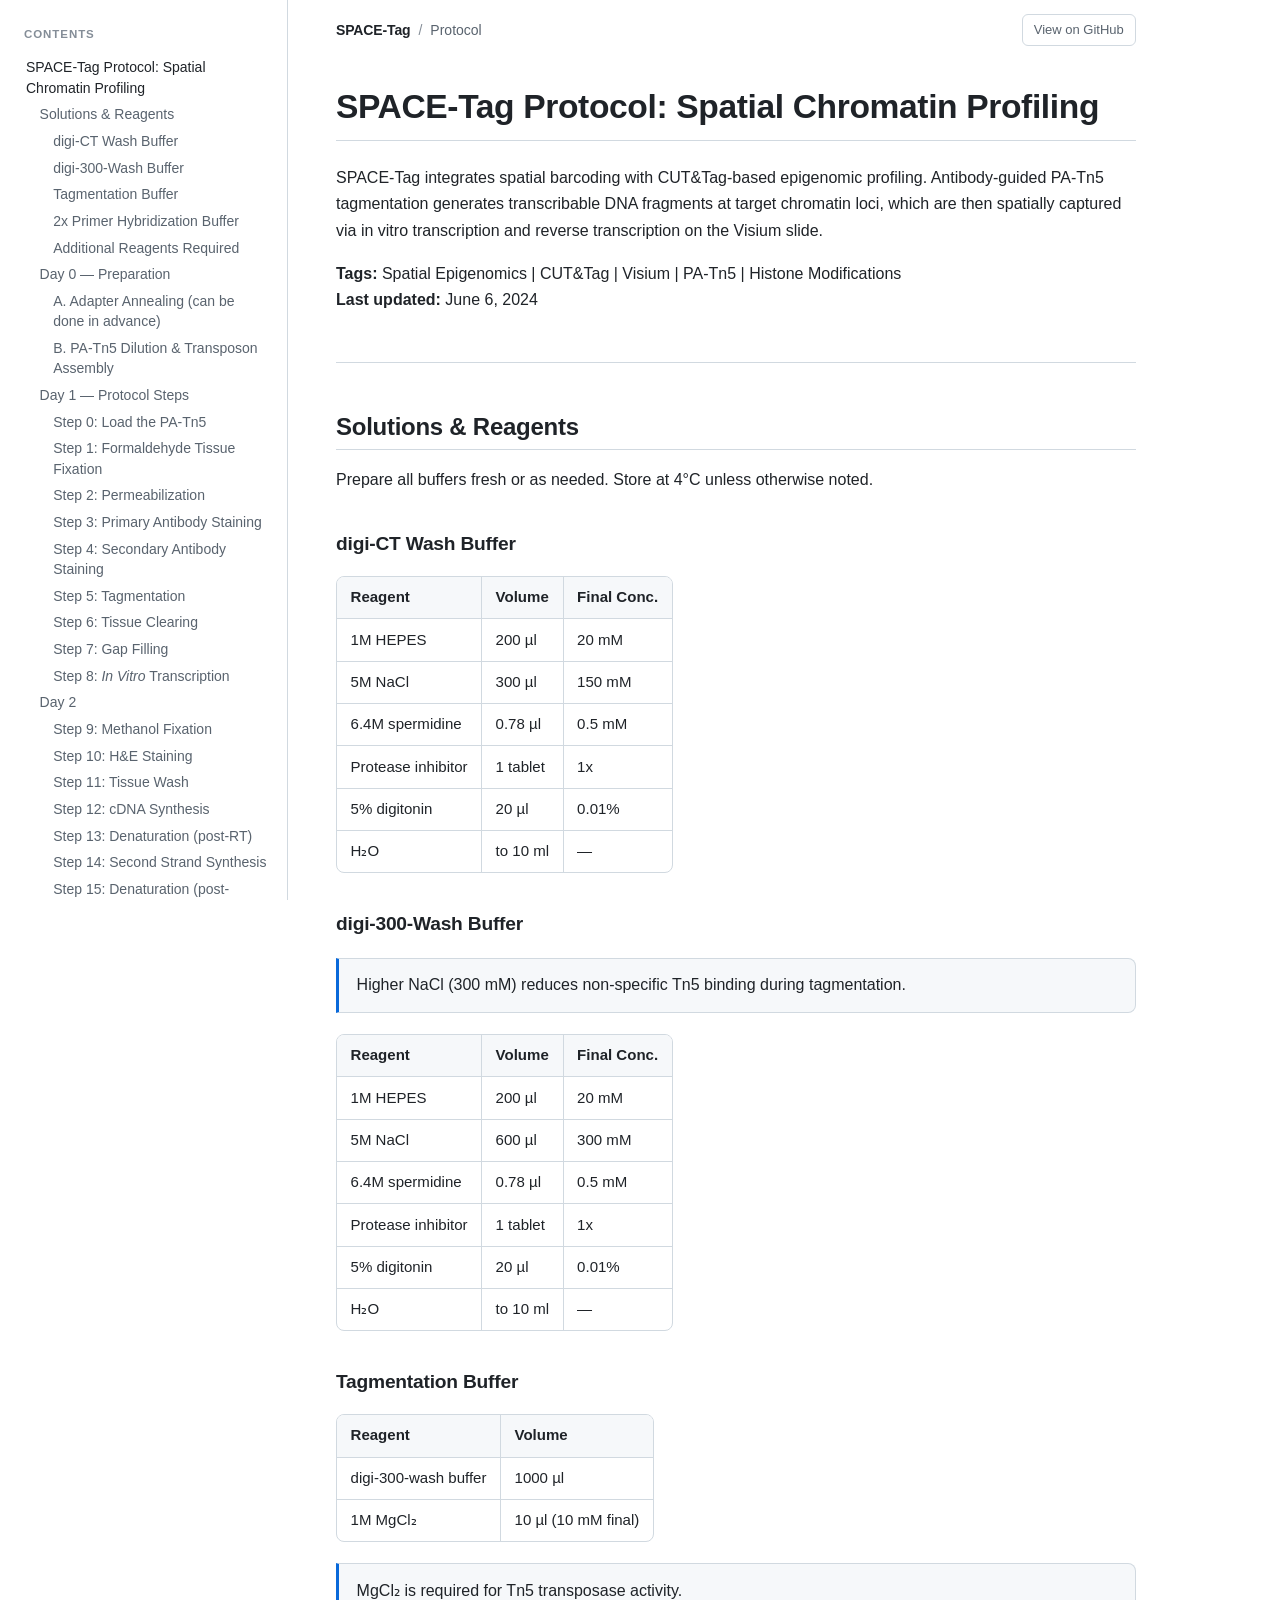
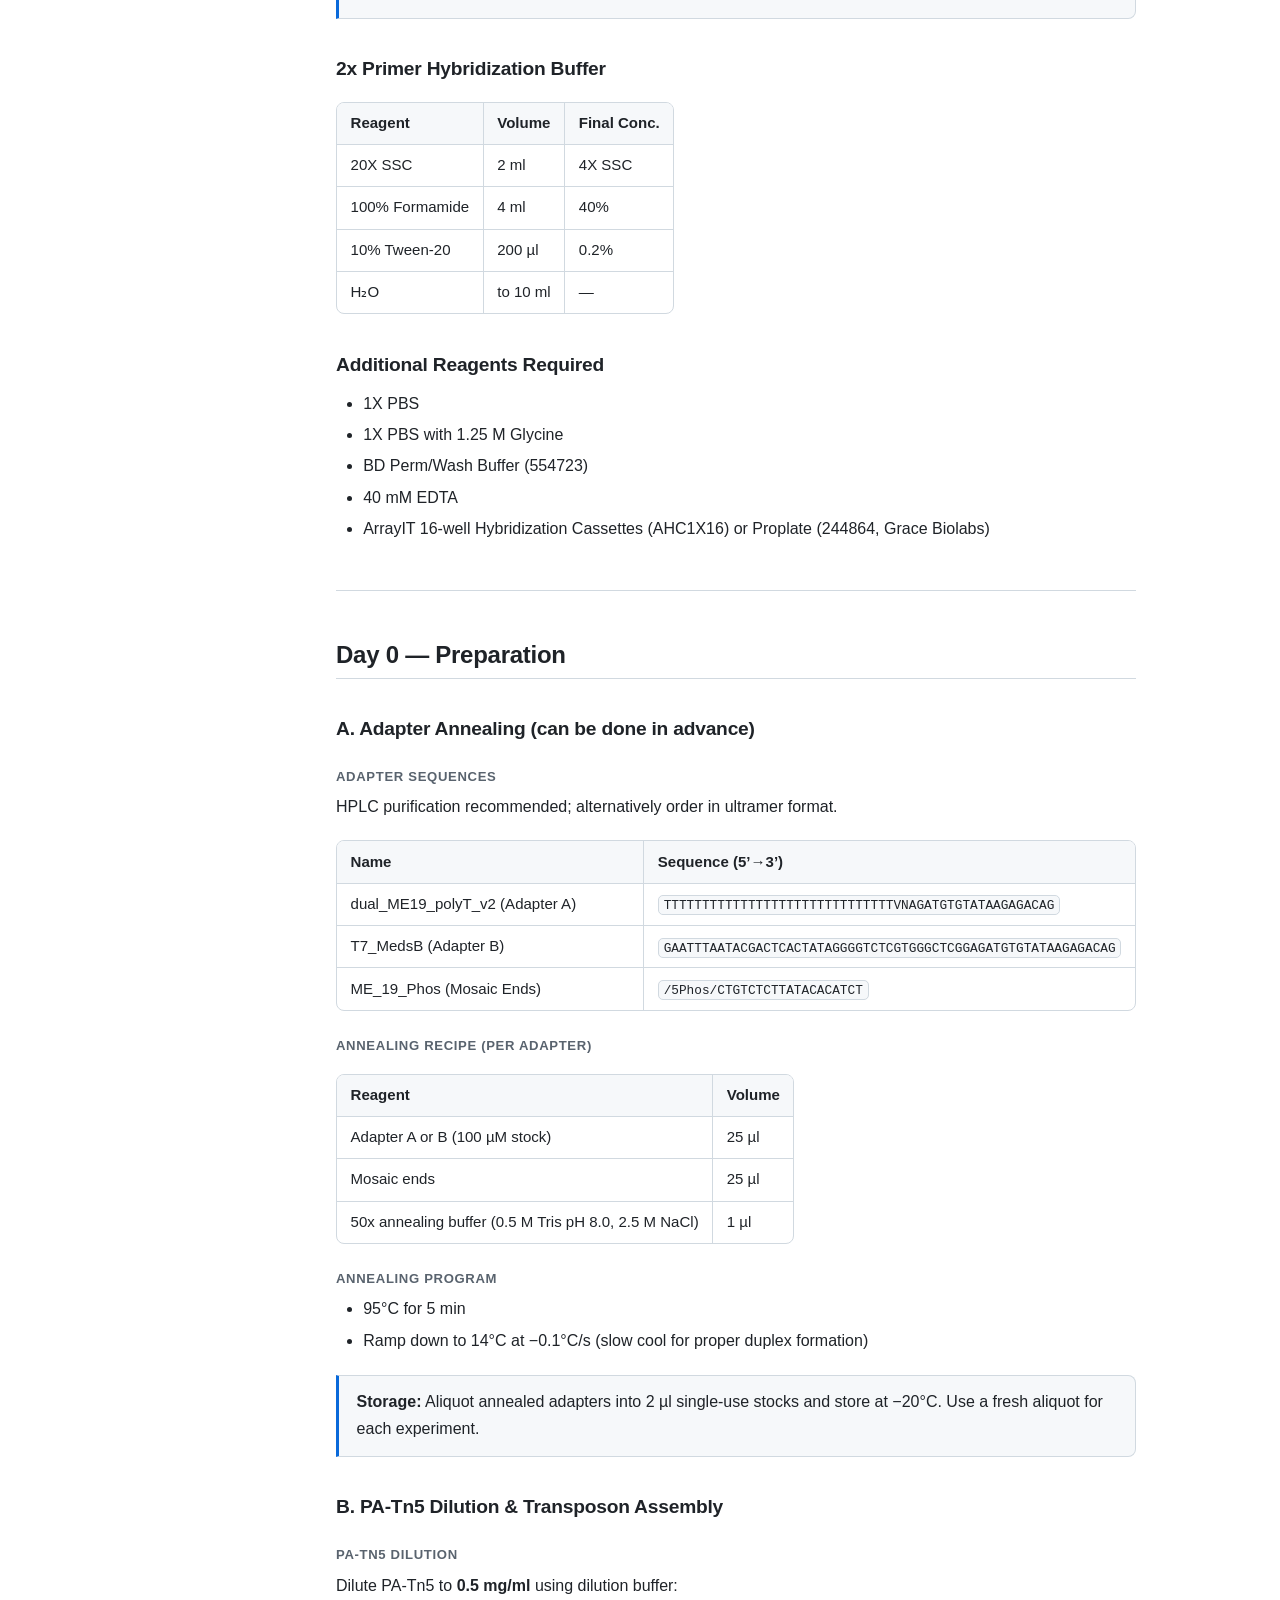
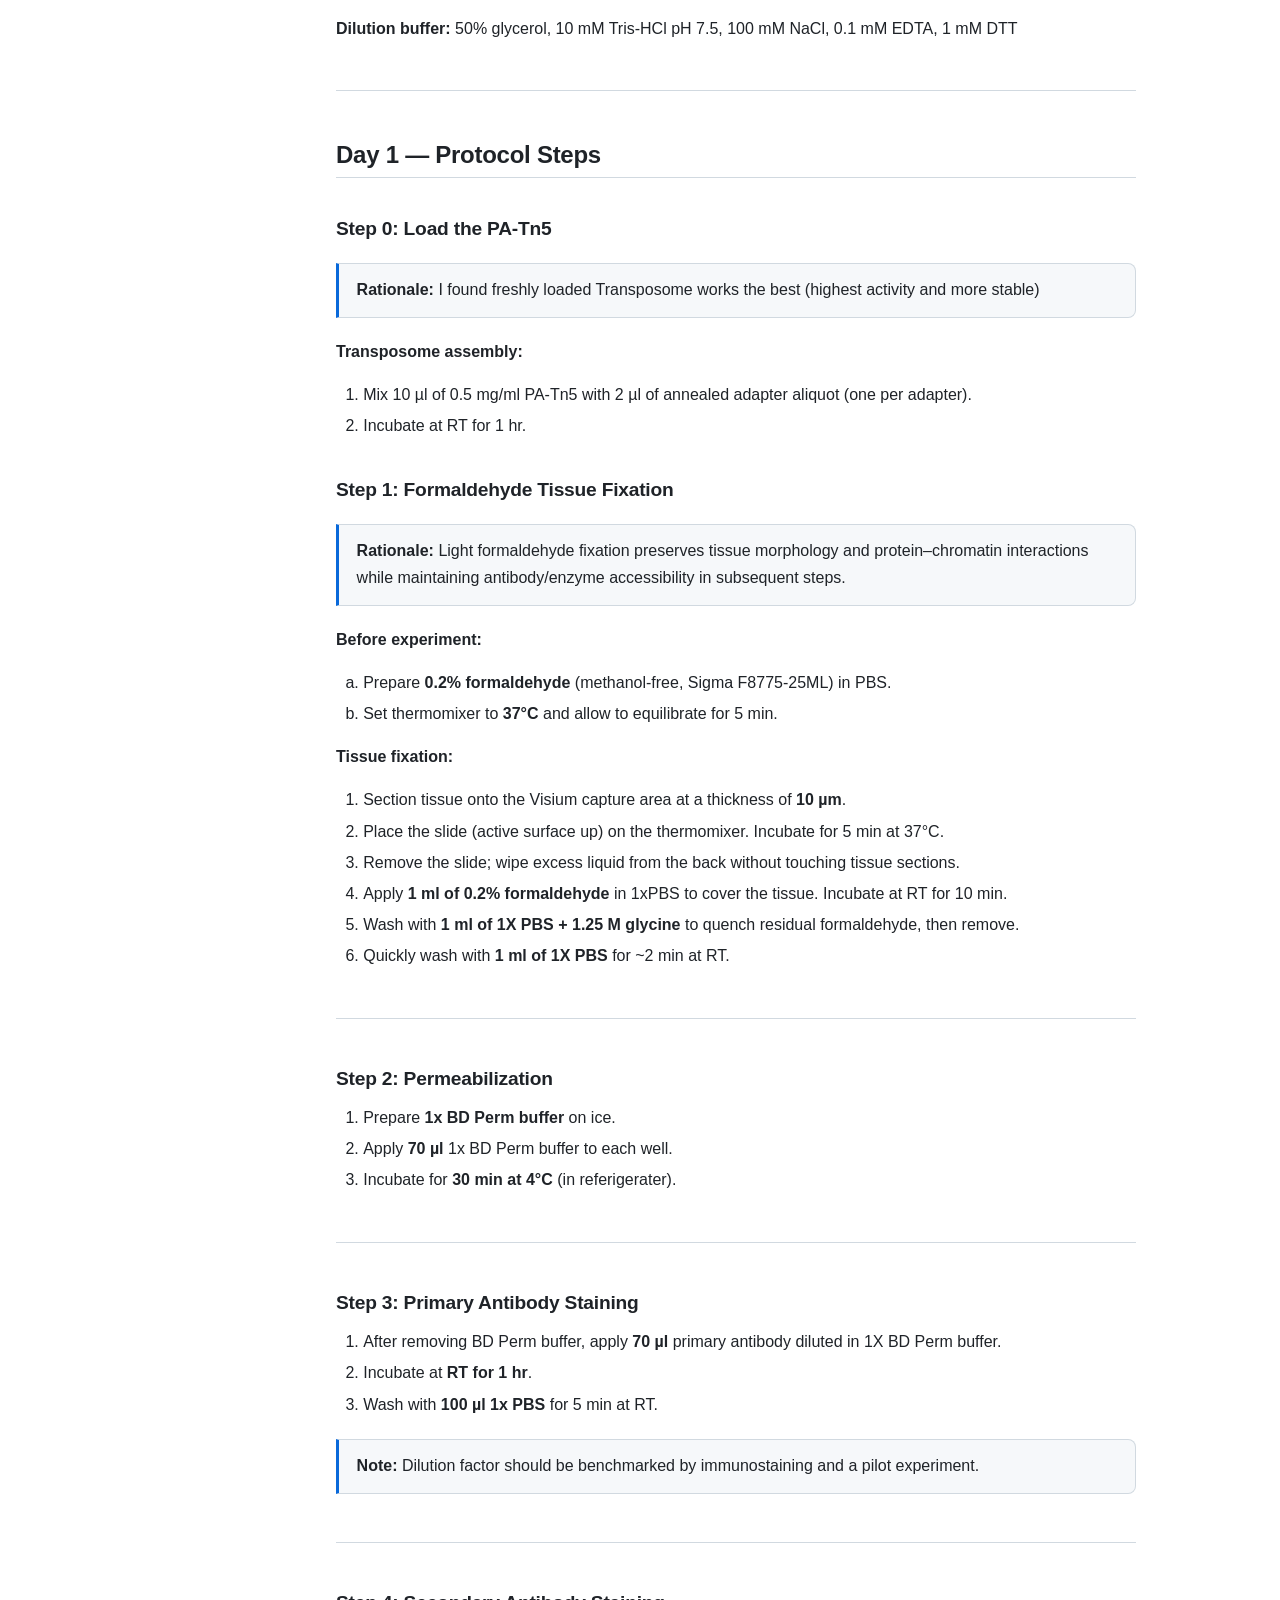
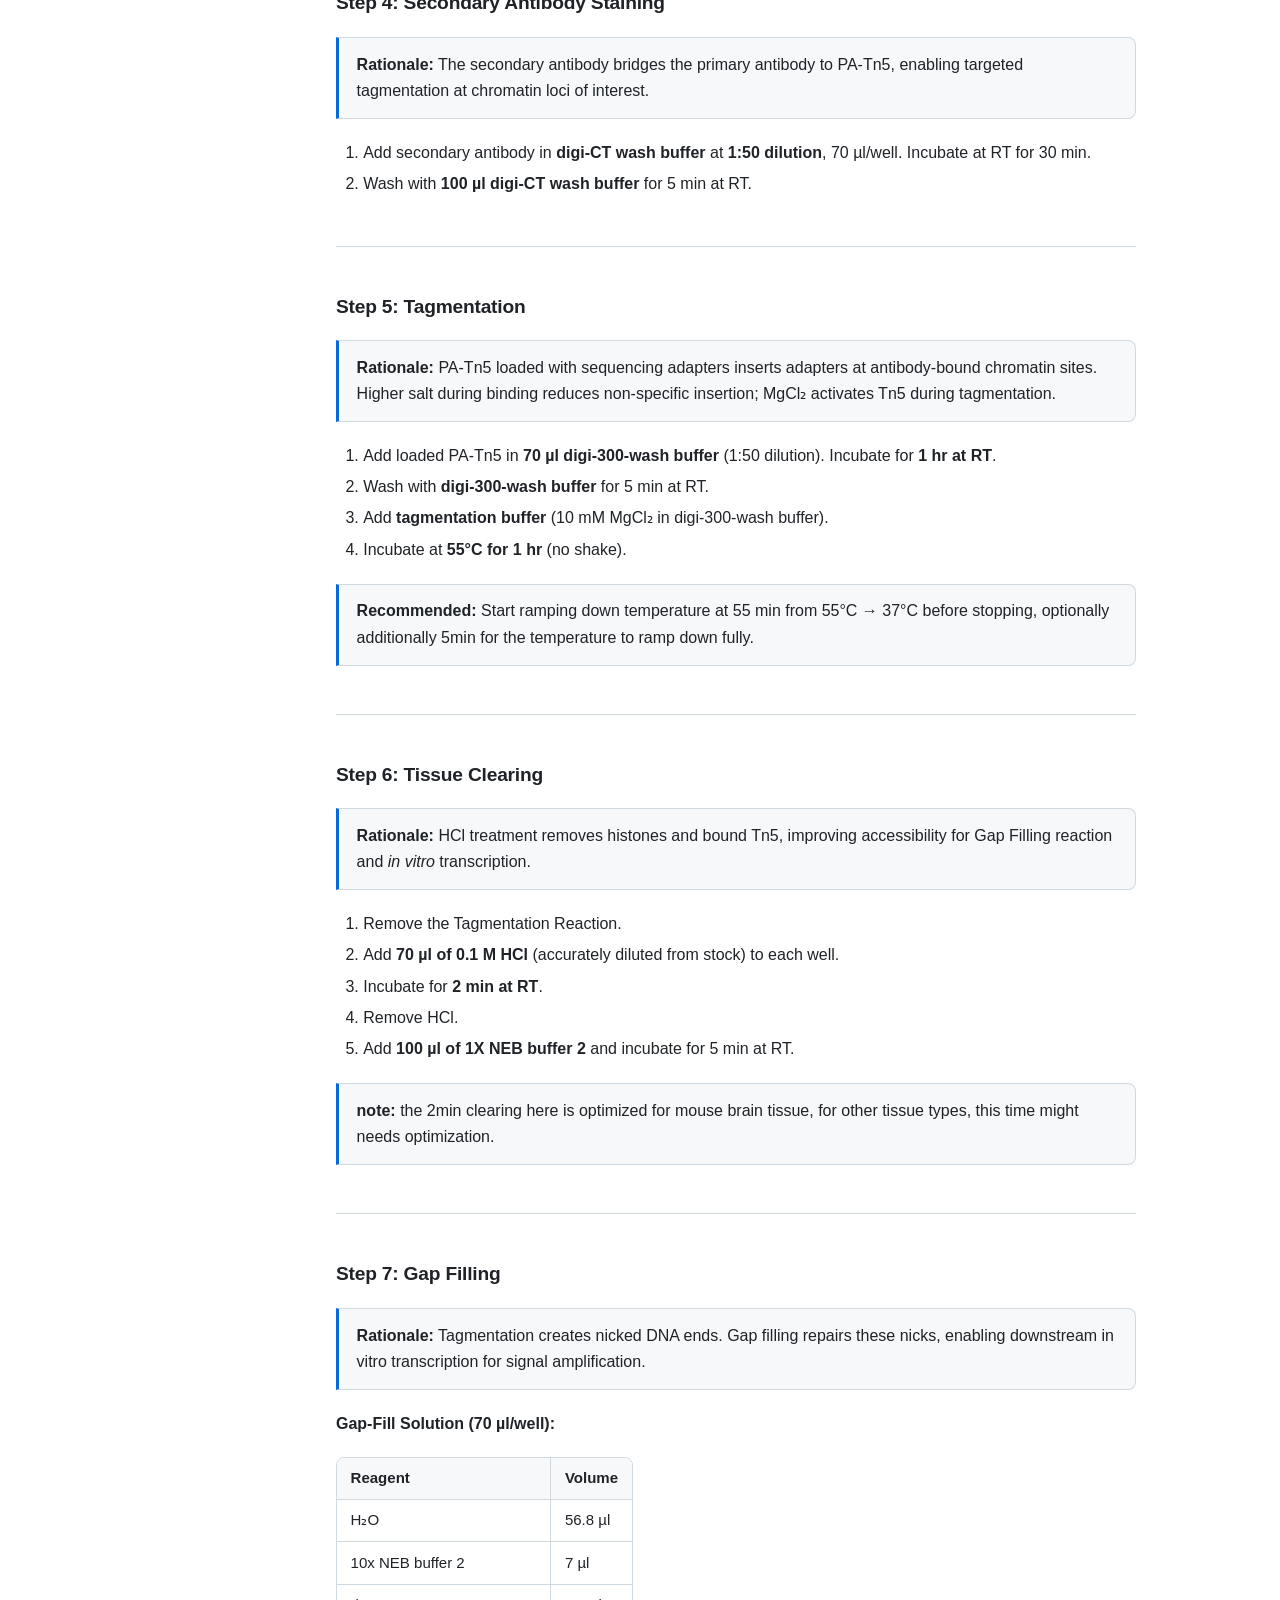
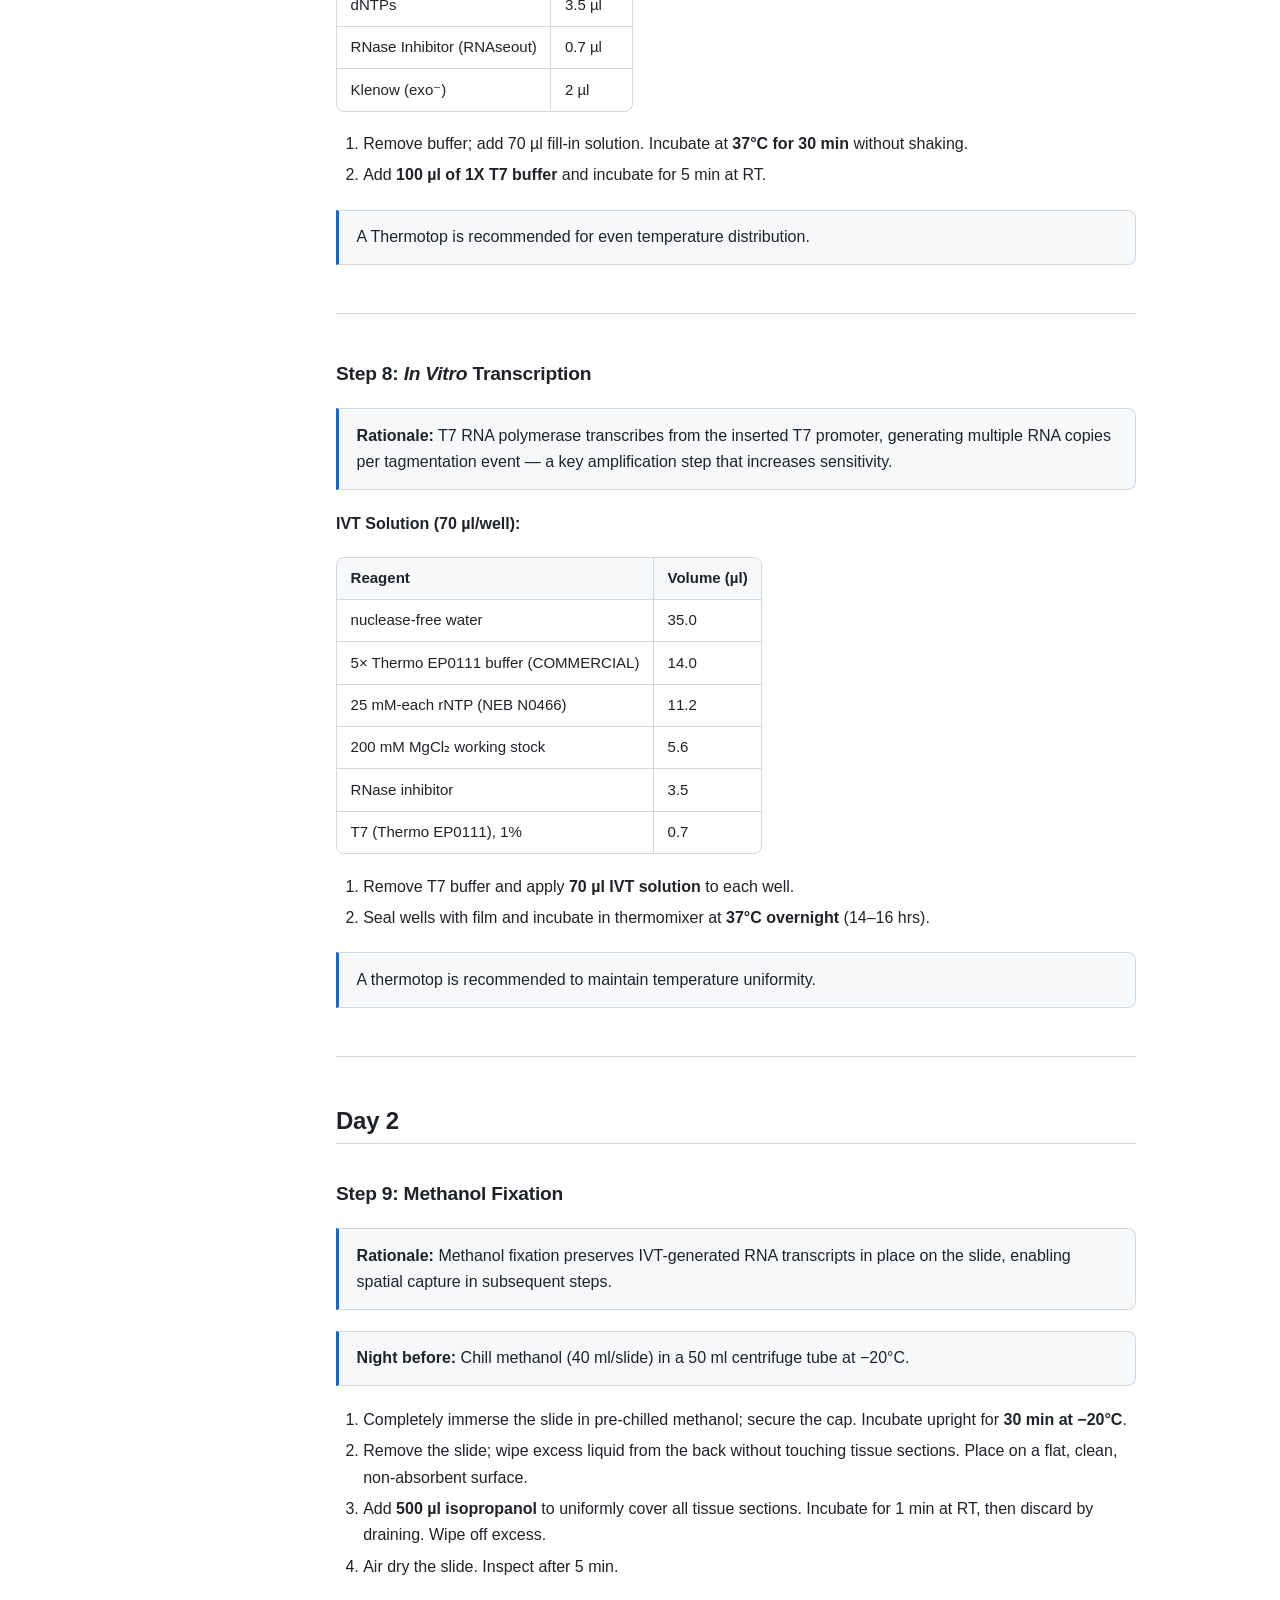
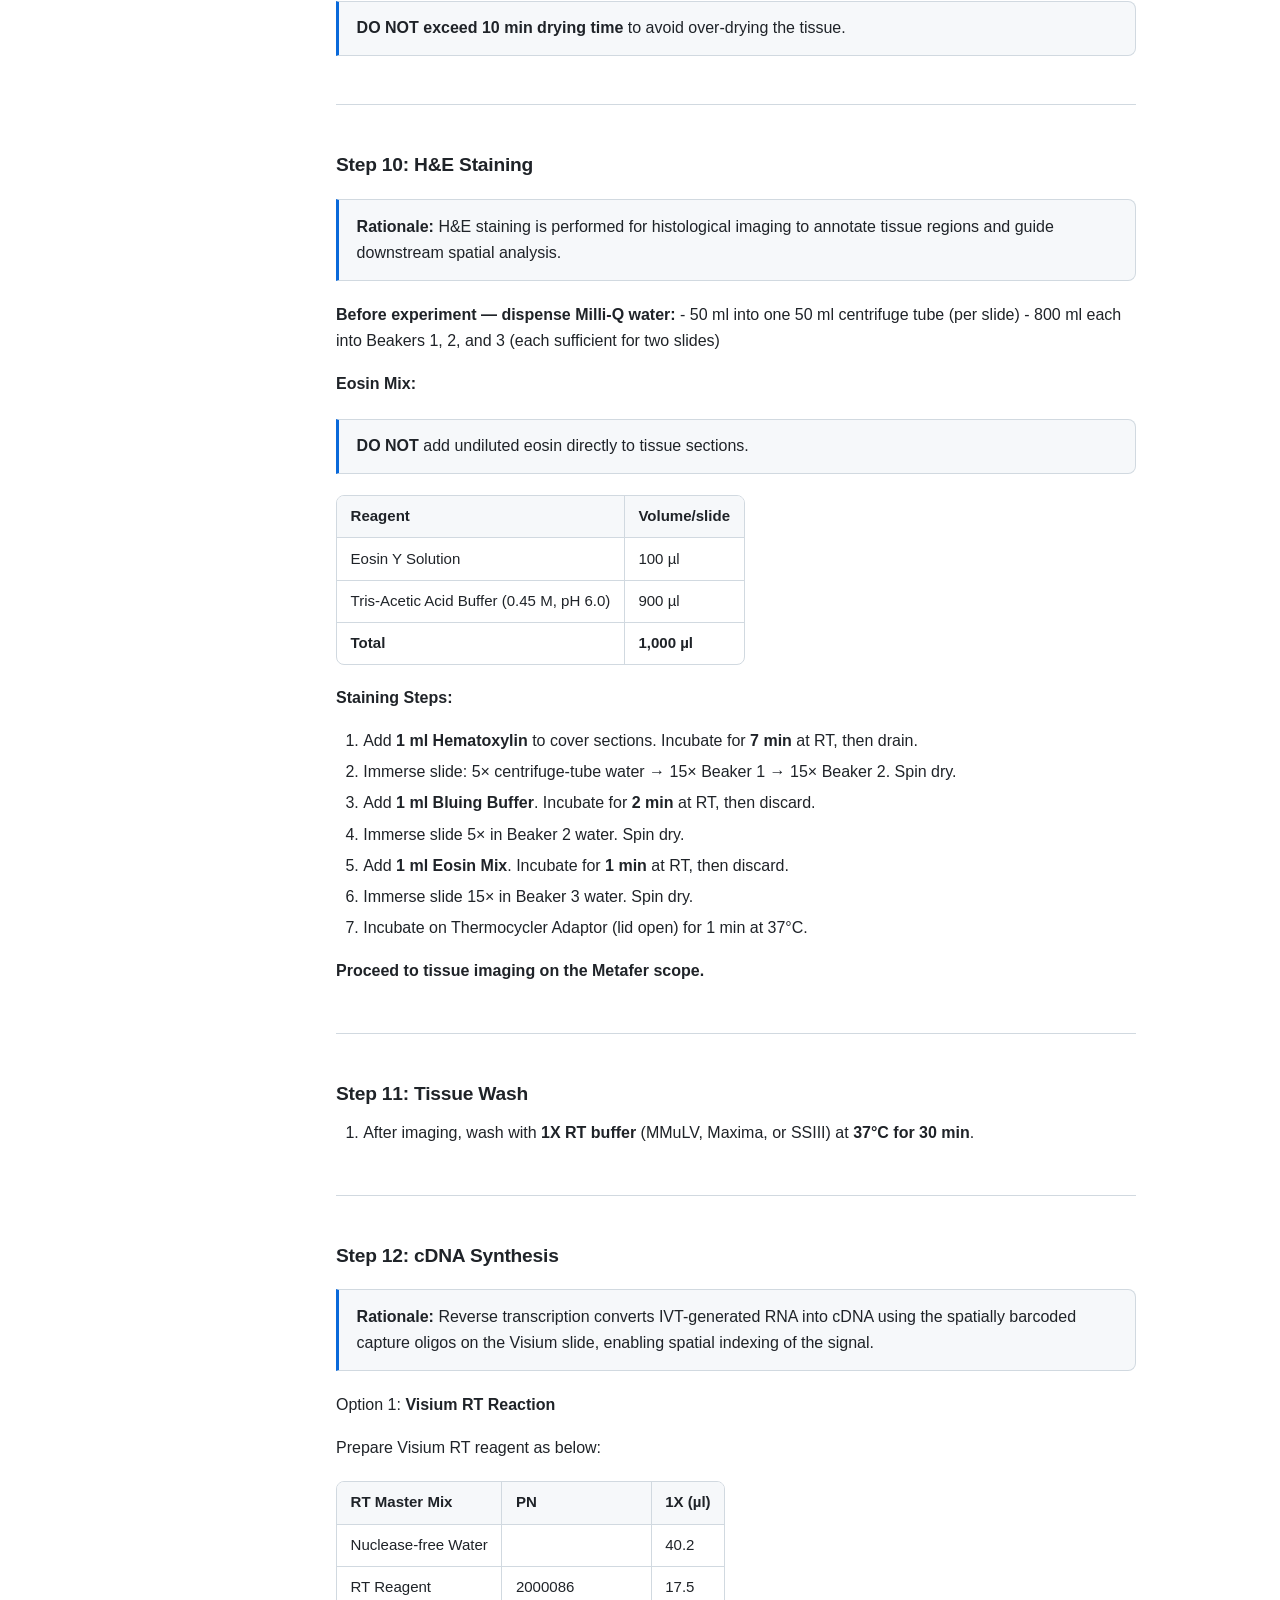
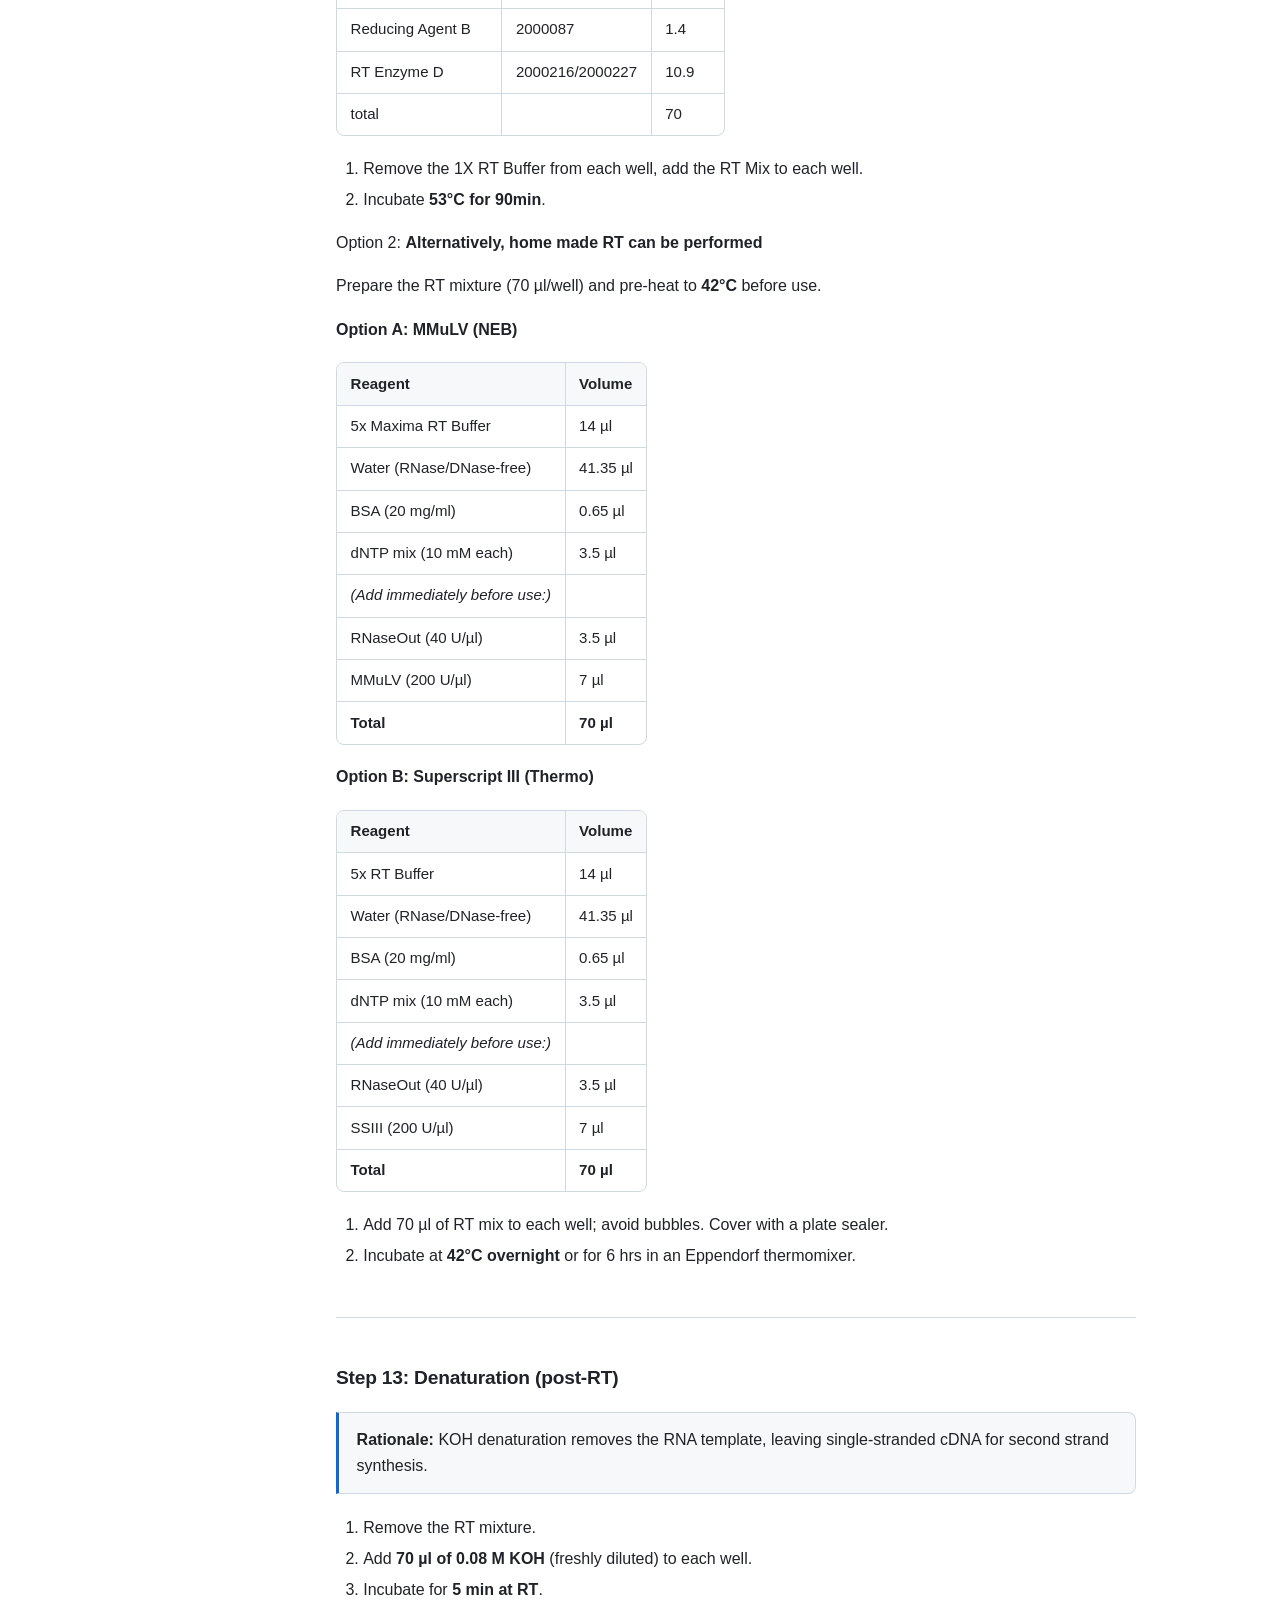
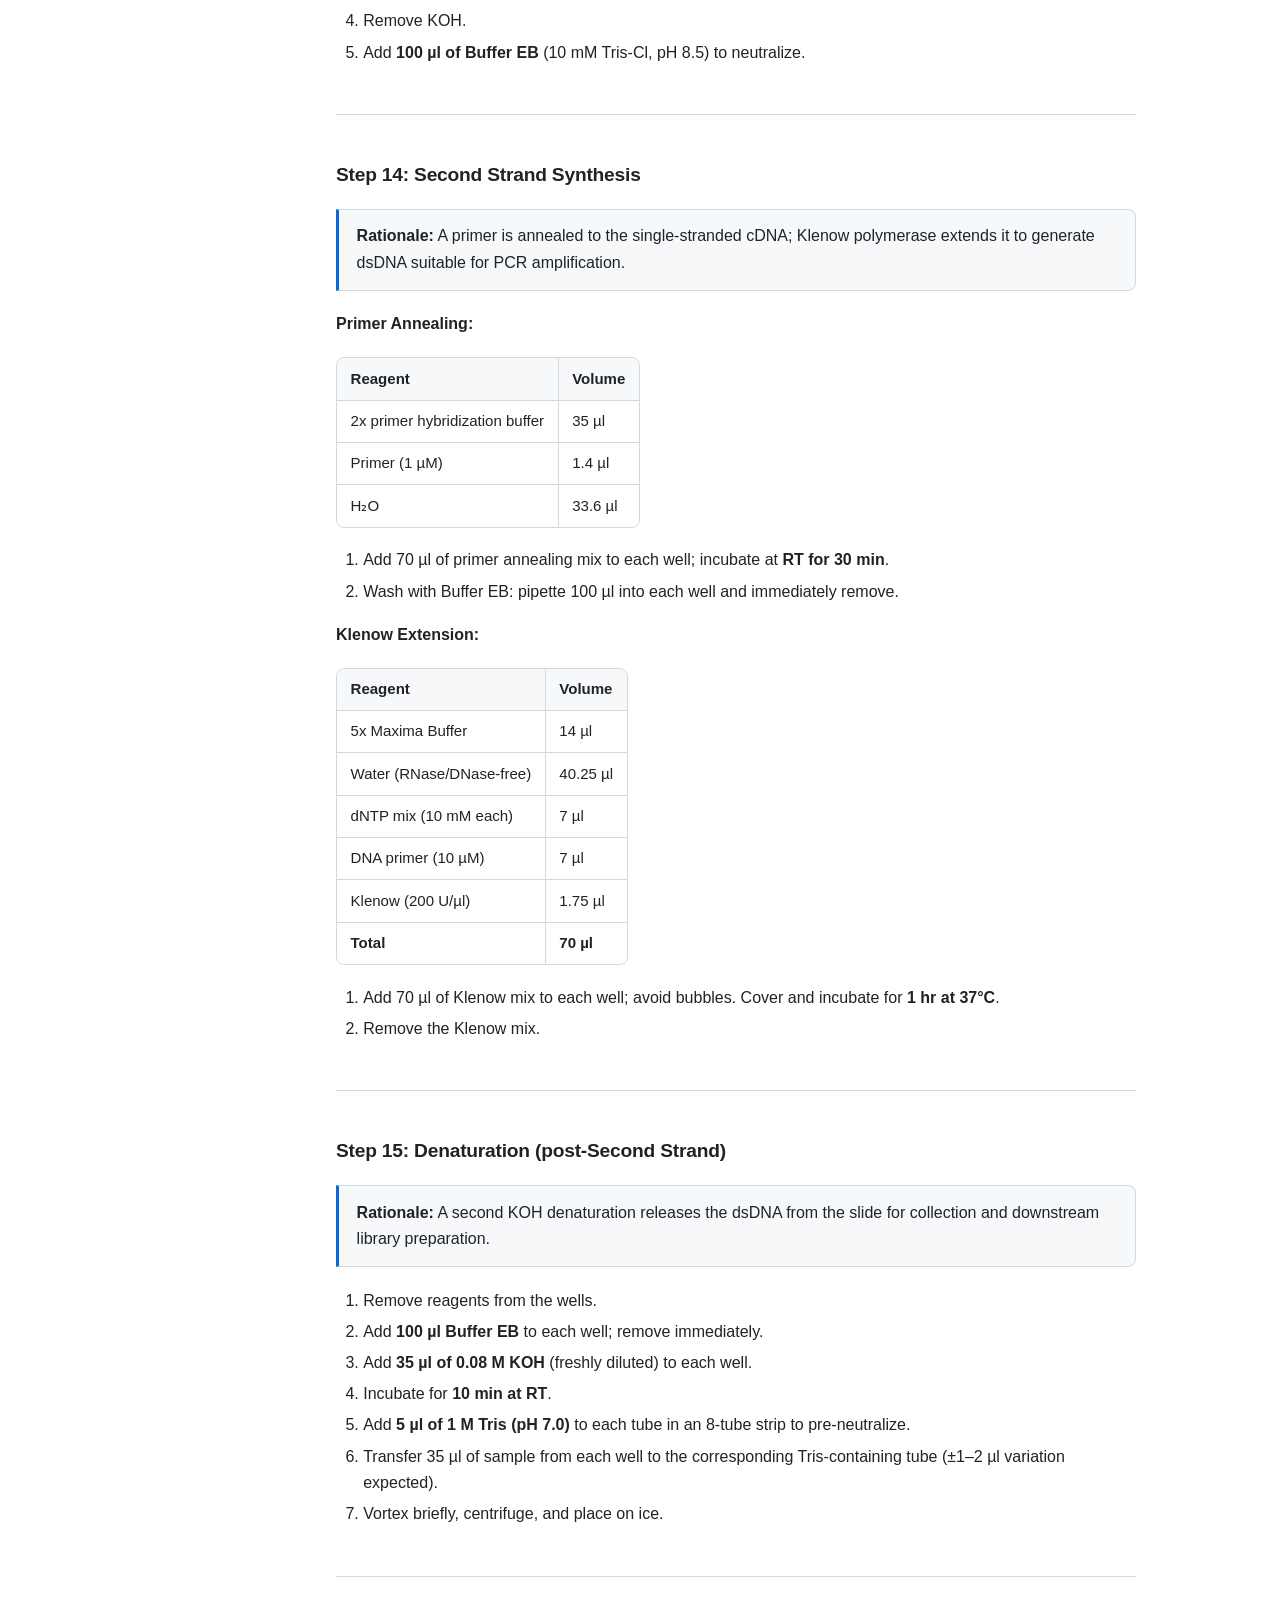
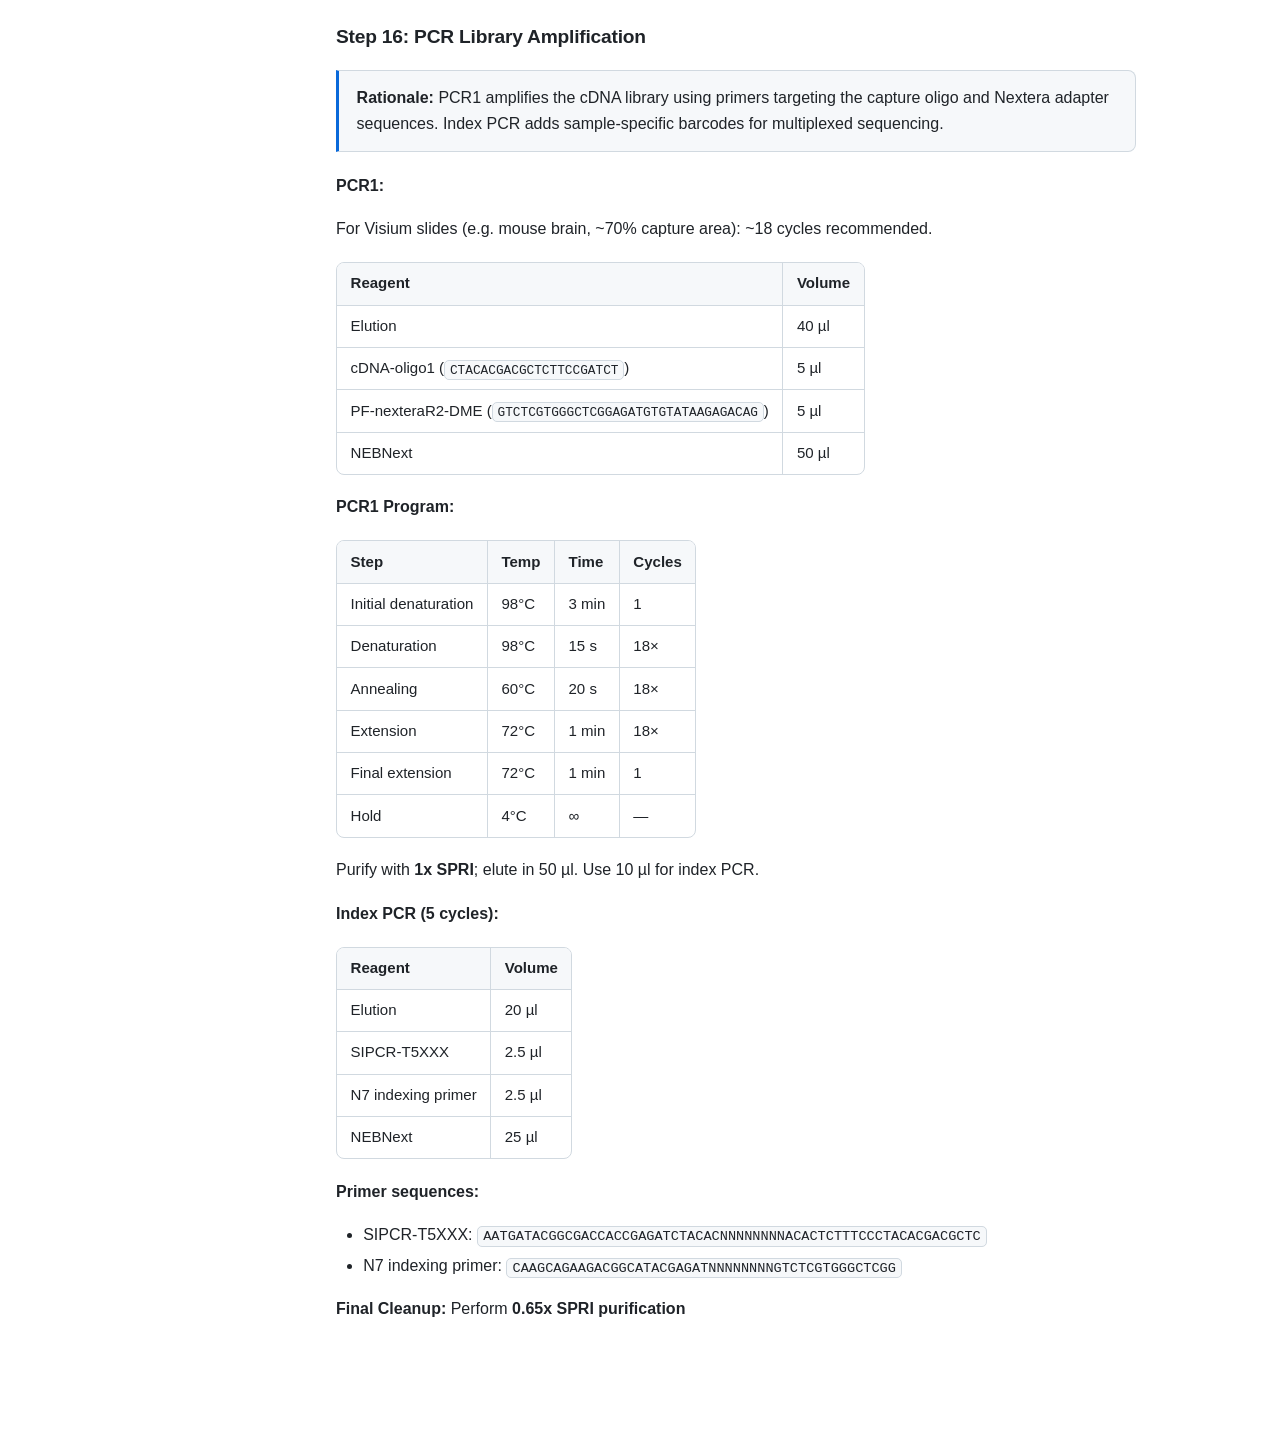
==== index.html @ 35c344c6 "update protocol 2026-08-12" ====
<!DOCTYPE html>
<html xmlns="http://www.w3.org/1999/xhtml" lang xml:lang>
<head>
  <meta charset="utf-8" />
  <meta name="generator" content="pandoc" />
  <meta name="viewport" content="width=device-width, initial-scale=1.0, user-scalable=yes" />
  <title>SPACE-Tag Protocol: Spatial Chromatin Profiling</title>
  <style>
code{white-space: pre-wrap;}
span.smallcaps{font-variant: small-caps;}
div.columns{display: flex; gap: min(4vw, 1.5em);}
div.column{flex: auto; overflow-x: auto;}
div.hanging-indent{margin-left: 1.5em; text-indent: -1.5em;}
ul.task-list{list-style: none;}
ul.task-list li input[type="checkbox"] {
width: 0.8em;
margin: 0 0.8em 0.2em -1.6em;
vertical-align: middle;
}
.display.math{display: block; text-align: center; margin: 0.5rem auto;}
</style>
  <style type="text/css">
:root {
--fg: #1f2328;
--muted: #59636e;
--faint: #848d97;
--accent: #0969da;
--border: #d1d9e0;
--bg-soft: #f6f8fa;
--bg: #ffffff;
--sidebar-w: 18rem;
--content-w: 50rem;
}
@media (prefers-color-scheme: dark) {
:root {
--fg: #e6edf3;
--muted: #9198a1;
--faint: #6e7681;
--accent: #4493f8;
--border: #30363d;
--bg-soft: #161b22;
--bg: #0d1117;
}
}
* { box-sizing: border-box; }
html { -webkit-text-size-adjust: 100%; scroll-behavior: smooth; }
body {
font-family: -apple-system, BlinkMacSystemFont, "Segoe UI", "Noto Sans",
Helvetica, Arial, sans-serif;
font-size: 16px;
line-height: 1.65;
color: var(--fg);
background: var(--bg);
margin: 0;
padding: 0 1.5rem 6rem;
word-wrap: break-word;
}

.topbar {
display: flex;
align-items: center;
gap: .5rem;
font-size: .875rem;
padding: .9rem 0 1.6rem;
color: var(--muted);
}
.topbar-mark { font-weight: 600; color: var(--fg); letter-spacing: -.01em; }
.topbar-sep { color: var(--faint); }
.topbar-label { color: var(--muted); }
.topbar-link {
margin-left: auto;
color: var(--muted);
border: 1px solid var(--border);
border-radius: 6px;
padding: .25rem .7rem;
font-size: .8125rem;
text-decoration: none;
white-space: nowrap;
}
.topbar-link:hover { color: var(--accent); border-color: var(--accent); text-decoration: none; }


body > *:not(nav#TOC) {
max-width: var(--content-w);
margin-right: auto;
}

h1, h2, h3, h4, h5, h6 {
margin: 2em 0 .7em;
font-weight: 600;
line-height: 1.3;
letter-spacing: -.011em;
scroll-margin-top: 1.5rem;
}
h1 { font-size: 2.1em; margin-top: .4em; padding-bottom: .35em; border-bottom: 1px solid var(--border); }
h2 { font-size: 1.5em; padding-bottom: .3em; border-bottom: 1px solid var(--border); }
h3 { font-size: 1.2em; }
h4 { font-size: 1em; color: var(--muted); text-transform: uppercase; letter-spacing: .05em; font-size: .82em; }

a { color: var(--accent); text-decoration: none; }
a:hover { text-decoration: underline; }
p { margin: 0 0 1.05em; }
ul, ol { margin: 0 0 1.05em; padding-left: 1.7em; }
li + li { margin-top: .3em; }
li > ul, li > ol { margin-top: .3em; margin-bottom: .3em; }
strong { font-weight: 600; }

code {
font-family: ui-monospace, SFMono-Regular, "SF Mono", Menlo, Consolas,
"Liberation Mono", monospace;
font-size: 85%;
background: var(--bg-soft);
border: 1px solid var(--border);
border-radius: 5px;
padding: .12em .38em;
}
pre {
background: var(--bg-soft);
border: 1px solid var(--border);
border-radius: 8px;
padding: 1em 1.1em;
overflow-x: auto;
line-height: 1.5;
font-size: .9em;
}
pre code { background: none; border: 0; padding: 0; font-size: 100%; }

blockquote {
margin: 1.3em 0;
padding: .85em 1.1em;
background: var(--bg-soft);
border: 1px solid var(--border);
border-left: 3px solid var(--accent);
border-radius: 0 8px 8px 0;
color: var(--fg);
}
blockquote > :first-child { margin-top: 0; }
blockquote > :last-child { margin-bottom: 0; }

table {
border-collapse: collapse;
display: block;
width: fit-content;
max-width: 100%;
overflow-x: auto;
margin: 1.3em 0;
font-size: .94em;
border: 1px solid var(--border);
border-radius: 8px;
}
th, td {
border-bottom: 1px solid var(--border);
border-right: 1px solid var(--border);
padding: .55em .9em;
text-align: left;
vertical-align: top;
}
th:last-child, td:last-child { border-right: 0; }
tbody tr:last-child td { border-bottom: 0; }
th { background: var(--bg-soft); font-weight: 600; white-space: nowrap; }

hr { height: 1px; border: 0; background: var(--border); margin: 3em 0; }

nav#TOC {
font-size: .875rem;
line-height: 1.45;
}
nav#TOC::before {
content: "Contents";
display: block;
font-weight: 600;
font-size: .72rem;
color: var(--faint);
text-transform: uppercase;
letter-spacing: .08em;
margin-bottom: .75rem;
}
nav#TOC ul { list-style: none; margin: 0; padding-left: .85rem; }
nav#TOC > ul { padding-left: 0; }
nav#TOC li { margin: 0; }
nav#TOC a {
display: block;
padding: .2rem 0;
color: var(--muted);
border-left: 2px solid transparent;
padding-left: .6rem;
margin-left: -.6rem;
}
nav#TOC a:hover {
color: var(--accent);
border-left-color: var(--accent);
text-decoration: none;
}
nav#TOC > ul > li > a { color: var(--fg); font-weight: 500; }

@media (min-width: 1080px) {
body { padding-left: calc(var(--sidebar-w) + 3rem); }
nav#TOC {
position: fixed;
top: 0;
left: 0;
bottom: 0;
width: var(--sidebar-w);
padding: 1.6rem 1.1rem 2rem 1.5rem;
overflow-y: auto;
overscroll-behavior: contain;
border-right: 1px solid var(--border);
background: var(--bg);
}
nav#TOC::-webkit-scrollbar { width: 8px; }
nav#TOC::-webkit-scrollbar-thumb { background: var(--border); border-radius: 4px; }
}

@media (max-width: 1079px) {
nav#TOC {
max-width: var(--content-w);
margin: 0 auto 2.5rem;
padding: 1rem 1.2rem;
background: var(--bg-soft);
border: 1px solid var(--border);
border-radius: 8px;
}
}
@media (max-width: 600px) {
body { padding-left: 1rem; padding-right: 1rem; font-size: 15px; }
h1 { font-size: 1.65em; }
h2 { font-size: 1.3em; }
.topbar-link { display: none; }
}
</style>
  <!--[if lt IE 9]>
    <script src="//cdnjs.cloudflare.com/ajax/libs/html5shiv/3.7.3/html5shiv-printshiv.min.js"></script>
  <![endif]-->
</head>
<body>
<div class="topbar">
  <span class="topbar-mark">SPACE-Tag</span>
  <span class="topbar-sep">/</span>
  <span class="topbar-label">Protocol</span>
  <a class="topbar-link" href="https://github.com/chaoyan115/SPACE-Tag-protocol">View on GitHub</a>
</div>
<nav id="TOC" role="doc-toc">
<ul>
<li><a href="#space-tag-protocol-spatial-chromatin-profiling" id="toc-space-tag-protocol-spatial-chromatin-profiling">SPACE-Tag
Protocol: Spatial Chromatin Profiling</a>
<ul>
<li><a href="#solutions-reagents" id="toc-solutions-reagents">Solutions
&amp; Reagents</a>
<ul>
<li><a href="#digi-ct-wash-buffer" id="toc-digi-ct-wash-buffer">digi-CT
Wash Buffer</a></li>
<li><a href="#digi-300-wash-buffer" id="toc-digi-300-wash-buffer">digi-300-Wash Buffer</a></li>
<li><a href="#tagmentation-buffer" id="toc-tagmentation-buffer">Tagmentation Buffer</a></li>
<li><a href="#x-primer-hybridization-buffer" id="toc-x-primer-hybridization-buffer">2x Primer Hybridization
Buffer</a></li>
<li><a href="#additional-reagents-required" id="toc-additional-reagents-required">Additional Reagents
Required</a></li>
</ul></li>
<li><a href="#day-0-preparation" id="toc-day-0-preparation">Day 0 —
Preparation</a>
<ul>
<li><a href="#a.-adapter-annealing-can-be-done-in-advance" id="toc-a.-adapter-annealing-can-be-done-in-advance">A. Adapter
Annealing (can be done in advance)</a></li>
<li><a href="#b.-pa-tn5-dilution-transposon-assembly" id="toc-b.-pa-tn5-dilution-transposon-assembly">B. PA-Tn5 Dilution &amp;
Transposon Assembly</a></li>
</ul></li>
<li><a href="#day-1-protocol-steps" id="toc-day-1-protocol-steps">Day 1
— Protocol Steps</a>
<ul>
<li><a href="#step-0-load-the-pa-tn5" id="toc-step-0-load-the-pa-tn5">Step 0: Load the PA-Tn5</a></li>
<li><a href="#step-1-formaldehyde-tissue-fixation" id="toc-step-1-formaldehyde-tissue-fixation">Step 1: Formaldehyde Tissue
Fixation</a></li>
<li><a href="#step-2-permeabilization" id="toc-step-2-permeabilization">Step 2: Permeabilization</a></li>
<li><a href="#step-3-primary-antibody-staining" id="toc-step-3-primary-antibody-staining">Step 3: Primary Antibody
Staining</a></li>
<li><a href="#step-4-secondary-antibody-staining" id="toc-step-4-secondary-antibody-staining">Step 4: Secondary Antibody
Staining</a></li>
<li><a href="#step-5-tagmentation" id="toc-step-5-tagmentation">Step 5:
Tagmentation</a></li>
<li><a href="#step-6-tissue-clearing" id="toc-step-6-tissue-clearing">Step 6: Tissue Clearing</a></li>
<li><a href="#step-7-gap-filling" id="toc-step-7-gap-filling">Step 7:
Gap Filling</a></li>
<li><a href="#step-8-in-vitro-transcription" id="toc-step-8-in-vitro-transcription">Step 8: <em>In Vitro</em>
Transcription</a></li>
</ul></li>
<li><a href="#day-2" id="toc-day-2">Day 2</a>
<ul>
<li><a href="#step-9-methanol-fixation" id="toc-step-9-methanol-fixation">Step 9: Methanol Fixation</a></li>
<li><a href="#step-10-he-staining" id="toc-step-10-he-staining">Step 10:
H&amp;E Staining</a></li>
<li><a href="#step-11-tissue-wash" id="toc-step-11-tissue-wash">Step 11:
Tissue Wash</a></li>
<li><a href="#step-12-cdna-synthesis" id="toc-step-12-cdna-synthesis">Step 12: cDNA Synthesis</a></li>
<li><a href="#step-13-denaturation-post-rt" id="toc-step-13-denaturation-post-rt">Step 13: Denaturation
(post-RT)</a></li>
<li><a href="#step-14-second-strand-synthesis" id="toc-step-14-second-strand-synthesis">Step 14: Second Strand
Synthesis</a></li>
<li><a href="#step-15-denaturation-post-second-strand" id="toc-step-15-denaturation-post-second-strand">Step 15: Denaturation
(post-Second Strand)</a></li>
<li><a href="#step-16-pcr-library-amplification" id="toc-step-16-pcr-library-amplification">Step 16: PCR Library
Amplification</a></li>
</ul></li>
</ul></li>
</ul>
</nav>
<h1 id="space-tag-protocol-spatial-chromatin-profiling">SPACE-Tag
Protocol: Spatial Chromatin Profiling</h1>
<p>SPACE-Tag integrates spatial barcoding with CUT&amp;Tag-based
epigenomic profiling. Antibody-guided PA-Tn5 tagmentation generates
transcribable DNA fragments at target chromatin loci, which are then
spatially captured via in vitro transcription and reverse transcription
on the Visium slide.</p>
<p><strong>Tags:</strong> Spatial Epigenomics | CUT&amp;Tag | Visium |
PA-Tn5 | Histone Modifications<br />
<strong>Last updated:</strong> June 6, 2024</p>
<hr />
<h2 id="solutions-reagents">Solutions &amp; Reagents</h2>
<p>Prepare all buffers fresh or as needed. Store at 4°C unless otherwise
noted.</p>
<h3 id="digi-ct-wash-buffer">digi-CT Wash Buffer</h3>
<table>
<thead>
<tr class="header">
<th>Reagent</th>
<th>Volume</th>
<th>Final Conc.</th>
</tr>
</thead>
<tbody>
<tr class="odd">
<td>1M HEPES</td>
<td>200 µl</td>
<td>20 mM</td>
</tr>
<tr class="even">
<td>5M NaCl</td>
<td>300 µl</td>
<td>150 mM</td>
</tr>
<tr class="odd">
<td>6.4M spermidine</td>
<td>0.78 µl</td>
<td>0.5 mM</td>
</tr>
<tr class="even">
<td>Protease inhibitor</td>
<td>1 tablet</td>
<td>1x</td>
</tr>
<tr class="odd">
<td>5% digitonin</td>
<td>20 µl</td>
<td>0.01%</td>
</tr>
<tr class="even">
<td>H₂O</td>
<td>to 10 ml</td>
<td>—</td>
</tr>
</tbody>
</table>
<h3 id="digi-300-wash-buffer">digi-300-Wash Buffer</h3>
<blockquote>
<p>Higher NaCl (300 mM) reduces non-specific Tn5 binding during
tagmentation.</p>
</blockquote>
<table>
<thead>
<tr class="header">
<th>Reagent</th>
<th>Volume</th>
<th>Final Conc.</th>
</tr>
</thead>
<tbody>
<tr class="odd">
<td>1M HEPES</td>
<td>200 µl</td>
<td>20 mM</td>
</tr>
<tr class="even">
<td>5M NaCl</td>
<td>600 µl</td>
<td>300 mM</td>
</tr>
<tr class="odd">
<td>6.4M spermidine</td>
<td>0.78 µl</td>
<td>0.5 mM</td>
</tr>
<tr class="even">
<td>Protease inhibitor</td>
<td>1 tablet</td>
<td>1x</td>
</tr>
<tr class="odd">
<td>5% digitonin</td>
<td>20 µl</td>
<td>0.01%</td>
</tr>
<tr class="even">
<td>H₂O</td>
<td>to 10 ml</td>
<td>—</td>
</tr>
</tbody>
</table>
<h3 id="tagmentation-buffer">Tagmentation Buffer</h3>
<table>
<thead>
<tr class="header">
<th>Reagent</th>
<th>Volume</th>
</tr>
</thead>
<tbody>
<tr class="odd">
<td>digi-300-wash buffer</td>
<td>1000 µl</td>
</tr>
<tr class="even">
<td>1M MgCl₂</td>
<td>10 µl (10 mM final)</td>
</tr>
</tbody>
</table>
<blockquote>
<p>MgCl₂ is required for Tn5 transposase activity.</p>
</blockquote>
<h3 id="x-primer-hybridization-buffer">2x Primer Hybridization
Buffer</h3>
<table>
<thead>
<tr class="header">
<th>Reagent</th>
<th>Volume</th>
<th>Final Conc.</th>
</tr>
</thead>
<tbody>
<tr class="odd">
<td>20X SSC</td>
<td>2 ml</td>
<td>4X SSC</td>
</tr>
<tr class="even">
<td>100% Formamide</td>
<td>4 ml</td>
<td>40%</td>
</tr>
<tr class="odd">
<td>10% Tween-20</td>
<td>200 µl</td>
<td>0.2%</td>
</tr>
<tr class="even">
<td>H₂O</td>
<td>to 10 ml</td>
<td>—</td>
</tr>
</tbody>
</table>
<h3 id="additional-reagents-required">Additional Reagents Required</h3>
<ul>
<li>1X PBS</li>
<li>1X PBS with 1.25 M Glycine</li>
<li>BD Perm/Wash Buffer (554723)</li>
<li>40 mM EDTA</li>
<li>ArrayIT 16-well Hybridization Cassettes (AHC1X16) or Proplate
(244864, Grace Biolabs)</li>
</ul>
<hr />
<h2 id="day-0-preparation">Day 0 — Preparation</h2>
<h3 id="a.-adapter-annealing-can-be-done-in-advance">A. Adapter
Annealing (can be done in advance)</h3>
<h4 id="adapter-sequences">Adapter Sequences</h4>
<p>HPLC purification recommended; alternatively order in ultramer
format.</p>
<table>
<colgroup>
<col style="width: 50%" />
<col style="width: 50%" />
</colgroup>
<thead>
<tr class="header">
<th>Name</th>
<th>Sequence (5’→3’)</th>
</tr>
</thead>
<tbody>
<tr class="odd">
<td>dual_ME19_polyT_v2 (Adapter A)</td>
<td><code>TTTTTTTTTTTTTTTTTTTTTTTTTTTTTTVNAGATGTGTATAAGAGACAG</code></td>
</tr>
<tr class="even">
<td>T7_MedsB (Adapter B)</td>
<td><code>GAATTTAATACGACTCACTATAGGGGTCTCGTGGGCTCGGAGATGTGTATAAGAGACAG</code></td>
</tr>
<tr class="odd">
<td>ME_19_Phos (Mosaic Ends)</td>
<td><code>/5Phos/CTGTCTCTTATACACATCT</code></td>
</tr>
</tbody>
</table>
<h4 id="annealing-recipe-per-adapter">Annealing Recipe (per
adapter)</h4>
<table>
<thead>
<tr class="header">
<th>Reagent</th>
<th>Volume</th>
</tr>
</thead>
<tbody>
<tr class="odd">
<td>Adapter A or B (100 µM stock)</td>
<td>25 µl</td>
</tr>
<tr class="even">
<td>Mosaic ends</td>
<td>25 µl</td>
</tr>
<tr class="odd">
<td>50x annealing buffer (0.5 M Tris pH 8.0, 2.5 M NaCl)</td>
<td>1 µl</td>
</tr>
</tbody>
</table>
<h4 id="annealing-program">Annealing Program</h4>
<ul>
<li>95°C for 5 min</li>
<li>Ramp down to 14°C at −0.1°C/s (slow cool for proper duplex
formation)</li>
</ul>
<blockquote>
<p><strong>Storage:</strong> Aliquot annealed adapters into 2 µl
single-use stocks and store at −20°C. Use a fresh aliquot for each
experiment.</p>
</blockquote>
<h3 id="b.-pa-tn5-dilution-transposon-assembly">B. PA-Tn5 Dilution &amp;
Transposon Assembly</h3>
<h4 id="pa-tn5-dilution">PA-Tn5 Dilution</h4>
<p>Dilute PA-Tn5 to <strong>0.5 mg/ml</strong> using dilution
buffer:</p>
<p><strong>Dilution buffer:</strong> 50% glycerol, 10 mM Tris-HCl pH
7.5, 100 mM NaCl, 0.1 mM EDTA, 1 mM DTT</p>
<hr />
<h2 id="day-1-protocol-steps">Day 1 — Protocol Steps</h2>
<h3 id="step-0-load-the-pa-tn5">Step 0: Load the PA-Tn5</h3>
<blockquote>
<p><strong>Rationale:</strong> I found freshly loaded Transposome works
the best (highest activity and more stable)</p>
</blockquote>
<p><strong>Transposome assembly:</strong></p>
<ol type="1">
<li>Mix 10 µl of 0.5 mg/ml PA-Tn5 with 2 µl of annealed adapter aliquot
(one per adapter).</li>
<li>Incubate at RT for 1 hr.</li>
</ol>
<h3 id="step-1-formaldehyde-tissue-fixation">Step 1: Formaldehyde Tissue
Fixation</h3>
<blockquote>
<p><strong>Rationale:</strong> Light formaldehyde fixation preserves
tissue morphology and protein–chromatin interactions while maintaining
antibody/enzyme accessibility in subsequent steps.</p>
</blockquote>
<p><strong>Before experiment:</strong></p>
<ol type="a">
<li>Prepare <strong>0.2% formaldehyde</strong> (methanol-free, Sigma
F8775-25ML) in PBS.<br />
</li>
<li>Set thermomixer to <strong>37°C</strong> and allow to equilibrate
for 5 min.</li>
</ol>
<p><strong>Tissue fixation:</strong></p>
<ol type="1">
<li>Section tissue onto the Visium capture area at a thickness of
<strong>10 µm</strong>.</li>
<li>Place the slide (active surface up) on the thermomixer. Incubate for
5 min at 37°C.</li>
<li>Remove the slide; wipe excess liquid from the back without touching
tissue sections.</li>
<li>Apply <strong>1 ml of 0.2% formaldehyde</strong> in 1xPBS to cover
the tissue. Incubate at RT for 10 min.</li>
<li>Wash with <strong>1 ml of 1X PBS + 1.25 M glycine</strong> to quench
residual formaldehyde, then remove.</li>
<li>Quickly wash with <strong>1 ml of 1X PBS</strong> for ~2 min at
RT.</li>
</ol>
<hr />
<h3 id="step-2-permeabilization">Step 2: Permeabilization</h3>
<ol type="1">
<li>Prepare <strong>1x BD Perm buffer</strong> on ice.</li>
<li>Apply <strong>70 µl</strong> 1x BD Perm buffer to each well.</li>
<li>Incubate for <strong>30 min at 4°C</strong> (in referigerater).</li>
</ol>
<hr />
<h3 id="step-3-primary-antibody-staining">Step 3: Primary Antibody
Staining</h3>
<ol type="1">
<li>After removing BD Perm buffer, apply <strong>70 µl</strong> primary
antibody diluted in 1X BD Perm buffer.</li>
<li>Incubate at <strong>RT for 1 hr</strong>.</li>
<li>Wash with <strong>100 µl 1x PBS</strong> for 5 min at RT.</li>
</ol>
<blockquote>
<p><strong>Note:</strong> Dilution factor should be benchmarked by
immunostaining and a pilot experiment.</p>
</blockquote>
<hr />
<h3 id="step-4-secondary-antibody-staining">Step 4: Secondary Antibody
Staining</h3>
<blockquote>
<p><strong>Rationale:</strong> The secondary antibody bridges the
primary antibody to PA-Tn5, enabling targeted tagmentation at chromatin
loci of interest.</p>
</blockquote>
<ol type="1">
<li>Add secondary antibody in <strong>digi-CT wash buffer</strong> at
<strong>1:50 dilution</strong>, 70 µl/well. Incubate at RT for 30
min.</li>
<li>Wash with <strong>100 µl digi-CT wash buffer</strong> for 5 min at
RT.</li>
</ol>
<hr />
<h3 id="step-5-tagmentation">Step 5: Tagmentation</h3>
<blockquote>
<p><strong>Rationale:</strong> PA-Tn5 loaded with sequencing adapters
inserts adapters at antibody-bound chromatin sites. Higher salt during
binding reduces non-specific insertion; MgCl₂ activates Tn5 during
tagmentation.</p>
</blockquote>
<ol type="1">
<li>Add loaded PA-Tn5 in <strong>70 µl digi-300-wash buffer</strong>
(1:50 dilution). Incubate for <strong>1 hr at RT</strong>.</li>
<li>Wash with <strong>digi-300-wash buffer</strong> for 5 min at
RT.</li>
<li>Add <strong>tagmentation buffer</strong> (10 mM MgCl₂ in
digi-300-wash buffer).</li>
<li>Incubate at <strong>55°C for 1 hr</strong> (no shake).</li>
</ol>
<blockquote>
<p><strong>Recommended:</strong> Start ramping down temperature at 55
min from 55°C → 37°C before stopping, optionally additionally 5min for
the temperature to ramp down fully.</p>
</blockquote>
<hr />
<h3 id="step-6-tissue-clearing">Step 6: Tissue Clearing</h3>
<blockquote>
<p><strong>Rationale:</strong> HCl treatment removes histones and bound
Tn5, improving accessibility for Gap Filling reaction and <em>in
vitro</em> transcription.</p>
</blockquote>
<ol type="1">
<li>Remove the Tagmentation Reaction.</li>
<li>Add <strong>70 µl of 0.1 M HCl</strong> (accurately diluted from
stock) to each well.</li>
<li>Incubate for <strong>2 min at RT</strong>.</li>
<li>Remove HCl.</li>
<li>Add <strong>100 µl of 1X NEB buffer 2</strong> and incubate for 5
min at RT.</li>
</ol>
<blockquote>
<p><strong>note:</strong> the 2min clearing here is optimized for mouse
brain tissue, for other tissue types, this time might needs
optimization.</p>
</blockquote>
<hr />
<h3 id="step-7-gap-filling">Step 7: Gap Filling</h3>
<blockquote>
<p><strong>Rationale:</strong> Tagmentation creates nicked DNA ends. Gap
filling repairs these nicks, enabling downstream in vitro transcription
for signal amplification.</p>
</blockquote>
<p><strong>Gap-Fill Solution (70 µl/well):</strong></p>
<table>
<thead>
<tr class="header">
<th>Reagent</th>
<th>Volume</th>
</tr>
</thead>
<tbody>
<tr class="odd">
<td>H₂O</td>
<td>56.8 µl</td>
</tr>
<tr class="even">
<td>10x NEB buffer 2</td>
<td>7 µl</td>
</tr>
<tr class="odd">
<td>dNTPs</td>
<td>3.5 µl</td>
</tr>
<tr class="even">
<td>RNase Inhibitor (RNAseout)</td>
<td>0.7 µl</td>
</tr>
<tr class="odd">
<td>Klenow (exo⁻)</td>
<td>2 µl</td>
</tr>
</tbody>
</table>
<ol type="1">
<li>Remove buffer; add 70 µl fill-in solution. Incubate at <strong>37°C
for 30 min</strong> without shaking.</li>
<li>Add <strong>100 µl of 1X T7 buffer</strong> and incubate for 5 min
at RT.</li>
</ol>
<blockquote>
<p>A Thermotop is recommended for even temperature distribution.</p>
</blockquote>
<hr />
<h3 id="step-8-in-vitro-transcription">Step 8: <em>In Vitro</em>
Transcription</h3>
<blockquote>
<p><strong>Rationale:</strong> T7 RNA polymerase transcribes from the
inserted T7 promoter, generating multiple RNA copies per tagmentation
event — a key amplification step that increases sensitivity.</p>
</blockquote>
<p><strong>IVT Solution (70 µl/well):</strong></p>
<table>
<thead>
<tr class="header">
<th>Reagent</th>
<th>Volume (µl)</th>
</tr>
</thead>
<tbody>
<tr class="odd">
<td>nuclease-free water</td>
<td>35.0</td>
</tr>
<tr class="even">
<td>5× Thermo EP0111 buffer (COMMERCIAL)</td>
<td>14.0</td>
</tr>
<tr class="odd">
<td>25 mM-each rNTP (NEB N0466)</td>
<td>11.2</td>
</tr>
<tr class="even">
<td>200 mM MgCl₂ working stock</td>
<td>5.6</td>
</tr>
<tr class="odd">
<td>RNase inhibitor</td>
<td>3.5</td>
</tr>
<tr class="even">
<td>T7 (Thermo EP0111), 1%</td>
<td>0.7</td>
</tr>
</tbody>
</table>
<ol type="1">
<li>Remove T7 buffer and apply <strong>70 µl IVT solution</strong> to
each well.</li>
<li>Seal wells with film and incubate in thermomixer at <strong>37°C
overnight</strong> (14–16 hrs).</li>
</ol>
<blockquote>
<p>A thermotop is recommended to maintain temperature uniformity.</p>
</blockquote>
<hr />
<h2 id="day-2">Day 2</h2>
<h3 id="step-9-methanol-fixation">Step 9: Methanol Fixation</h3>
<blockquote>
<p><strong>Rationale:</strong> Methanol fixation preserves IVT-generated
RNA transcripts in place on the slide, enabling spatial capture in
subsequent steps.</p>
</blockquote>
<blockquote>
<p><strong>Night before:</strong> Chill methanol (40 ml/slide) in a 50
ml centrifuge tube at −20°C.</p>
</blockquote>
<ol type="1">
<li>Completely immerse the slide in pre-chilled methanol; secure the
cap. Incubate upright for <strong>30 min at −20°C</strong>.</li>
<li>Remove the slide; wipe excess liquid from the back without touching
tissue sections. Place on a flat, clean, non-absorbent surface.</li>
<li>Add <strong>500 µl isopropanol</strong> to uniformly cover all
tissue sections. Incubate for 1 min at RT, then discard by draining.
Wipe off excess.</li>
<li>Air dry the slide. Inspect after 5 min.</li>
</ol>
<blockquote>
<p><strong>DO NOT exceed 10 min drying time</strong> to avoid
over-drying the tissue.</p>
</blockquote>
<hr />
<h3 id="step-10-he-staining">Step 10: H&amp;E Staining</h3>
<blockquote>
<p><strong>Rationale:</strong> H&amp;E staining is performed for
histological imaging to annotate tissue regions and guide downstream
spatial analysis.</p>
</blockquote>
<p><strong>Before experiment — dispense Milli-Q water:</strong> - 50 ml
into one 50 ml centrifuge tube (per slide) - 800 ml each into Beakers 1,
2, and 3 (each sufficient for two slides)</p>
<p><strong>Eosin Mix:</strong></p>
<blockquote>
<p><strong>DO NOT</strong> add undiluted eosin directly to tissue
sections.</p>
</blockquote>
<table>
<thead>
<tr class="header">
<th>Reagent</th>
<th>Volume/slide</th>
</tr>
</thead>
<tbody>
<tr class="odd">
<td>Eosin Y Solution</td>
<td>100 µl</td>
</tr>
<tr class="even">
<td>Tris-Acetic Acid Buffer (0.45 M, pH 6.0)</td>
<td>900 µl</td>
</tr>
<tr class="odd">
<td><strong>Total</strong></td>
<td><strong>1,000 µl</strong></td>
</tr>
</tbody>
</table>
<p><strong>Staining Steps:</strong></p>
<ol type="1">
<li>Add <strong>1 ml Hematoxylin</strong> to cover sections. Incubate
for <strong>7 min</strong> at RT, then drain.</li>
<li>Immerse slide: 5× centrifuge-tube water → 15× Beaker 1 → 15× Beaker
2. Spin dry.</li>
<li>Add <strong>1 ml Bluing Buffer</strong>. Incubate for <strong>2
min</strong> at RT, then discard.</li>
<li>Immerse slide 5× in Beaker 2 water. Spin dry.</li>
<li>Add <strong>1 ml Eosin Mix</strong>. Incubate for <strong>1
min</strong> at RT, then discard.</li>
<li>Immerse slide 15× in Beaker 3 water. Spin dry.</li>
<li>Incubate on Thermocycler Adaptor (lid open) for 1 min at 37°C.</li>
</ol>
<p><strong>Proceed to tissue imaging on the Metafer scope.</strong></p>
<hr />
<h3 id="step-11-tissue-wash">Step 11: Tissue Wash</h3>
<ol type="1">
<li>After imaging, wash with <strong>1X RT buffer</strong> (MMuLV,
Maxima, or SSIII) at <strong>37°C for 30 min</strong>.</li>
</ol>
<hr />
<h3 id="step-12-cdna-synthesis">Step 12: cDNA Synthesis</h3>
<blockquote>
<p><strong>Rationale:</strong> Reverse transcription converts
IVT-generated RNA into cDNA using the spatially barcoded capture oligos
on the Visium slide, enabling spatial indexing of the signal.</p>
</blockquote>
<p>Option 1: <strong>Visium RT Reaction</strong></p>
<p>Prepare Visium RT reagent as below:</p>
<table>
<thead>
<tr class="header">
<th>RT Master Mix</th>
<th>PN</th>
<th>1X (µl)</th>
</tr>
</thead>
<tbody>
<tr class="odd">
<td>Nuclease-free Water</td>
<td></td>
<td>40.2</td>
</tr>
<tr class="even">
<td>RT Reagent</td>
<td>2000086</td>
<td>17.5</td>
</tr>
<tr class="odd">
<td>Reducing Agent B</td>
<td>2000087</td>
<td>1.4</td>
</tr>
<tr class="even">
<td>RT Enzyme D</td>
<td>2000216/2000227</td>
<td>10.9</td>
</tr>
<tr class="odd">
<td>total</td>
<td></td>
<td>70</td>
</tr>
</tbody>
</table>
<ol type="1">
<li>Remove the 1X RT Buffer from each well, add the RT Mix to each
well.</li>
<li>Incubate <strong>53°C for 90min</strong>.</li>
</ol>
<p>Option 2: <strong>Alternatively, home made RT can be
performed</strong></p>
<p>Prepare the RT mixture (70 µl/well) and pre-heat to
<strong>42°C</strong> before use.</p>
<p><strong>Option A: MMuLV (NEB)</strong></p>
<table>
<thead>
<tr class="header">
<th>Reagent</th>
<th>Volume</th>
</tr>
</thead>
<tbody>
<tr class="odd">
<td>5x Maxima RT Buffer</td>
<td>14 µl</td>
</tr>
<tr class="even">
<td>Water (RNase/DNase-free)</td>
<td>41.35 µl</td>
</tr>
<tr class="odd">
<td>BSA (20 mg/ml)</td>
<td>0.65 µl</td>
</tr>
<tr class="even">
<td>dNTP mix (10 mM each)</td>
<td>3.5 µl</td>
</tr>
<tr class="odd">
<td><em>(Add immediately before use:)</em></td>
<td></td>
</tr>
<tr class="even">
<td>RNaseOut (40 U/µl)</td>
<td>3.5 µl</td>
</tr>
<tr class="odd">
<td>MMuLV (200 U/µl)</td>
<td>7 µl</td>
</tr>
<tr class="even">
<td><strong>Total</strong></td>
<td><strong>70 µl</strong></td>
</tr>
</tbody>
</table>
<p><strong>Option B: Superscript III (Thermo)</strong></p>
<table>
<thead>
<tr class="header">
<th>Reagent</th>
<th>Volume</th>
</tr>
</thead>
<tbody>
<tr class="odd">
<td>5x RT Buffer</td>
<td>14 µl</td>
</tr>
<tr class="even">
<td>Water (RNase/DNase-free)</td>
<td>41.35 µl</td>
</tr>
<tr class="odd">
<td>BSA (20 mg/ml)</td>
<td>0.65 µl</td>
</tr>
<tr class="even">
<td>dNTP mix (10 mM each)</td>
<td>3.5 µl</td>
</tr>
<tr class="odd">
<td><em>(Add immediately before use:)</em></td>
<td></td>
</tr>
<tr class="even">
<td>RNaseOut (40 U/µl)</td>
<td>3.5 µl</td>
</tr>
<tr class="odd">
<td>SSIII (200 U/µl)</td>
<td>7 µl</td>
</tr>
<tr class="even">
<td><strong>Total</strong></td>
<td><strong>70 µl</strong></td>
</tr>
</tbody>
</table>
<ol type="1">
<li>Add 70 µl of RT mix to each well; avoid bubbles. Cover with a plate
sealer.</li>
<li>Incubate at <strong>42°C overnight</strong> or for 6 hrs in an
Eppendorf thermomixer.</li>
</ol>
<hr />
<h3 id="step-13-denaturation-post-rt">Step 13: Denaturation
(post-RT)</h3>
<blockquote>
<p><strong>Rationale:</strong> KOH denaturation removes the RNA
template, leaving single-stranded cDNA for second strand synthesis.</p>
</blockquote>
<ol type="1">
<li>Remove the RT mixture.</li>
<li>Add <strong>70 µl of 0.08 M KOH</strong> (freshly diluted) to each
well.</li>
<li>Incubate for <strong>5 min at RT</strong>.</li>
<li>Remove KOH.</li>
<li>Add <strong>100 µl of Buffer EB</strong> (10 mM Tris-Cl, pH 8.5) to
neutralize.</li>
</ol>
<hr />
<h3 id="step-14-second-strand-synthesis">Step 14: Second Strand
Synthesis</h3>
<blockquote>
<p><strong>Rationale:</strong> A primer is annealed to the
single-stranded cDNA; Klenow polymerase extends it to generate dsDNA
suitable for PCR amplification.</p>
</blockquote>
<p><strong>Primer Annealing:</strong></p>
<table>
<thead>
<tr class="header">
<th>Reagent</th>
<th>Volume</th>
</tr>
</thead>
<tbody>
<tr class="odd">
<td>2x primer hybridization buffer</td>
<td>35 µl</td>
</tr>
<tr class="even">
<td>Primer (1 µM)</td>
<td>1.4 µl</td>
</tr>
<tr class="odd">
<td>H₂O</td>
<td>33.6 µl</td>
</tr>
</tbody>
</table>
<ol type="1">
<li>Add 70 µl of primer annealing mix to each well; incubate at
<strong>RT for 30 min</strong>.</li>
<li>Wash with Buffer EB: pipette 100 µl into each well and immediately
remove.</li>
</ol>
<p><strong>Klenow Extension:</strong></p>
<table>
<thead>
<tr class="header">
<th>Reagent</th>
<th>Volume</th>
</tr>
</thead>
<tbody>
<tr class="odd">
<td>5x Maxima Buffer</td>
<td>14 µl</td>
</tr>
<tr class="even">
<td>Water (RNase/DNase-free)</td>
<td>40.25 µl</td>
</tr>
<tr class="odd">
<td>dNTP mix (10 mM each)</td>
<td>7 µl</td>
</tr>
<tr class="even">
<td>DNA primer (10 µM)</td>
<td>7 µl</td>
</tr>
<tr class="odd">
<td>Klenow (200 U/µl)</td>
<td>1.75 µl</td>
</tr>
<tr class="even">
<td><strong>Total</strong></td>
<td><strong>70 µl</strong></td>
</tr>
</tbody>
</table>
<ol type="1">
<li>Add 70 µl of Klenow mix to each well; avoid bubbles. Cover and
incubate for <strong>1 hr at 37°C</strong>.</li>
<li>Remove the Klenow mix.</li>
</ol>
<hr />
<h3 id="step-15-denaturation-post-second-strand">Step 15: Denaturation
(post-Second Strand)</h3>
<blockquote>
<p><strong>Rationale:</strong> A second KOH denaturation releases the
dsDNA from the slide for collection and downstream library
preparation.</p>
</blockquote>
<ol type="1">
<li>Remove reagents from the wells.</li>
<li>Add <strong>100 µl Buffer EB</strong> to each well; remove
immediately.</li>
<li>Add <strong>35 µl of 0.08 M KOH</strong> (freshly diluted) to each
well.</li>
<li>Incubate for <strong>10 min at RT</strong>.</li>
<li>Add <strong>5 µl of 1 M Tris (pH 7.0)</strong> to each tube in an
8-tube strip to pre-neutralize.</li>
<li>Transfer 35 µl of sample from each well to the corresponding
Tris-containing tube (±1–2 µl variation expected).</li>
<li>Vortex briefly, centrifuge, and place on ice.</li>
</ol>
<hr />
<h3 id="step-16-pcr-library-amplification">Step 16: PCR Library
Amplification</h3>
<blockquote>
<p><strong>Rationale:</strong> PCR1 amplifies the cDNA library using
primers targeting the capture oligo and Nextera adapter sequences. Index
PCR adds sample-specific barcodes for multiplexed sequencing.</p>
</blockquote>
<p><strong>PCR1:</strong></p>
<p>For Visium slides (e.g. mouse brain, ~70% capture area): ~18 cycles
recommended.</p>
<table>
<thead>
<tr class="header">
<th>Reagent</th>
<th>Volume</th>
</tr>
</thead>
<tbody>
<tr class="odd">
<td>Elution</td>
<td>40 µl</td>
</tr>
<tr class="even">
<td>cDNA-oligo1 (<code>CTACACGACGCTCTTCCGATCT</code>)</td>
<td>5 µl</td>
</tr>
<tr class="odd">
<td>PF-nexteraR2-DME
(<code>GTCTCGTGGGCTCGGAGATGTGTATAAGAGACAG</code>)</td>
<td>5 µl</td>
</tr>
<tr class="even">
<td>NEBNext</td>
<td>50 µl</td>
</tr>
</tbody>
</table>
<p><strong>PCR1 Program:</strong></p>
<table>
<thead>
<tr class="header">
<th>Step</th>
<th>Temp</th>
<th>Time</th>
<th>Cycles</th>
</tr>
</thead>
<tbody>
<tr class="odd">
<td>Initial denaturation</td>
<td>98°C</td>
<td>3 min</td>
<td>1</td>
</tr>
<tr class="even">
<td>Denaturation</td>
<td>98°C</td>
<td>15 s</td>
<td>18×</td>
</tr>
<tr class="odd">
<td>Annealing</td>
<td>60°C</td>
<td>20 s</td>
<td>18×</td>
</tr>
<tr class="even">
<td>Extension</td>
<td>72°C</td>
<td>1 min</td>
<td>18×</td>
</tr>
<tr class="odd">
<td>Final extension</td>
<td>72°C</td>
<td>1 min</td>
<td>1</td>
</tr>
<tr class="even">
<td>Hold</td>
<td>4°C</td>
<td>∞</td>
<td>—</td>
</tr>
</tbody>
</table>
<p>Purify with <strong>1x SPRI</strong>; elute in 50 µl. Use 10 µl for
index PCR.</p>
<p><strong>Index PCR (5 cycles):</strong></p>
<table>
<thead>
<tr class="header">
<th>Reagent</th>
<th>Volume</th>
</tr>
</thead>
<tbody>
<tr class="odd">
<td>Elution</td>
<td>20 µl</td>
</tr>
<tr class="even">
<td>SIPCR-T5XXX</td>
<td>2.5 µl</td>
</tr>
<tr class="odd">
<td>N7 indexing primer</td>
<td>2.5 µl</td>
</tr>
<tr class="even">
<td>NEBNext</td>
<td>25 µl</td>
</tr>
</tbody>
</table>
<p><strong>Primer sequences:</strong></p>
<ul>
<li>SIPCR-T5XXX:
<code>AATGATACGGCGACCACCGAGATCTACACNNNNNNNNACACTCTTTCCCTACACGACGCTC</code></li>
<li>N7 indexing primer:
<code>CAAGCAGAAGACGGCATACGAGATNNNNNNNNGTCTCGTGGGCTCGG</code></li>
</ul>
<p><strong>Final Cleanup:</strong> Perform <strong>0.65x SPRI
purification</strong></p>
</body>
</html>
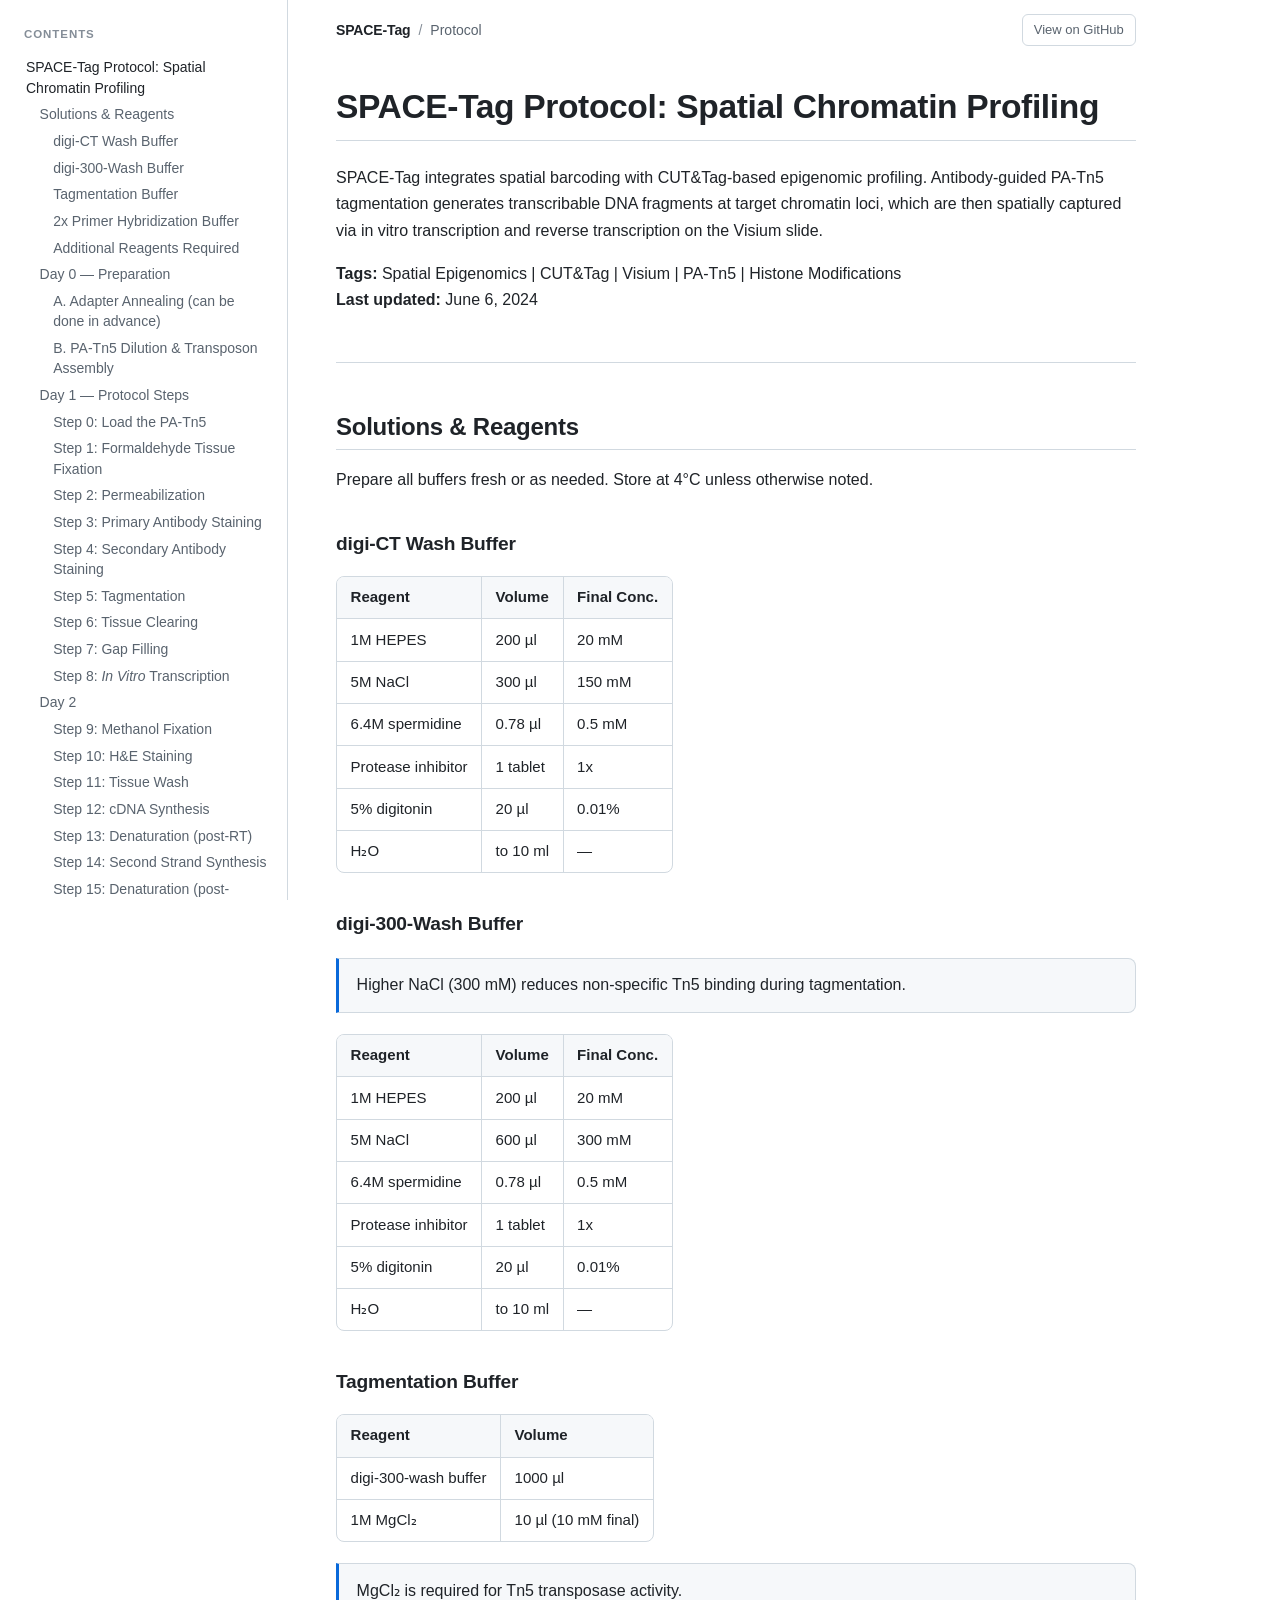
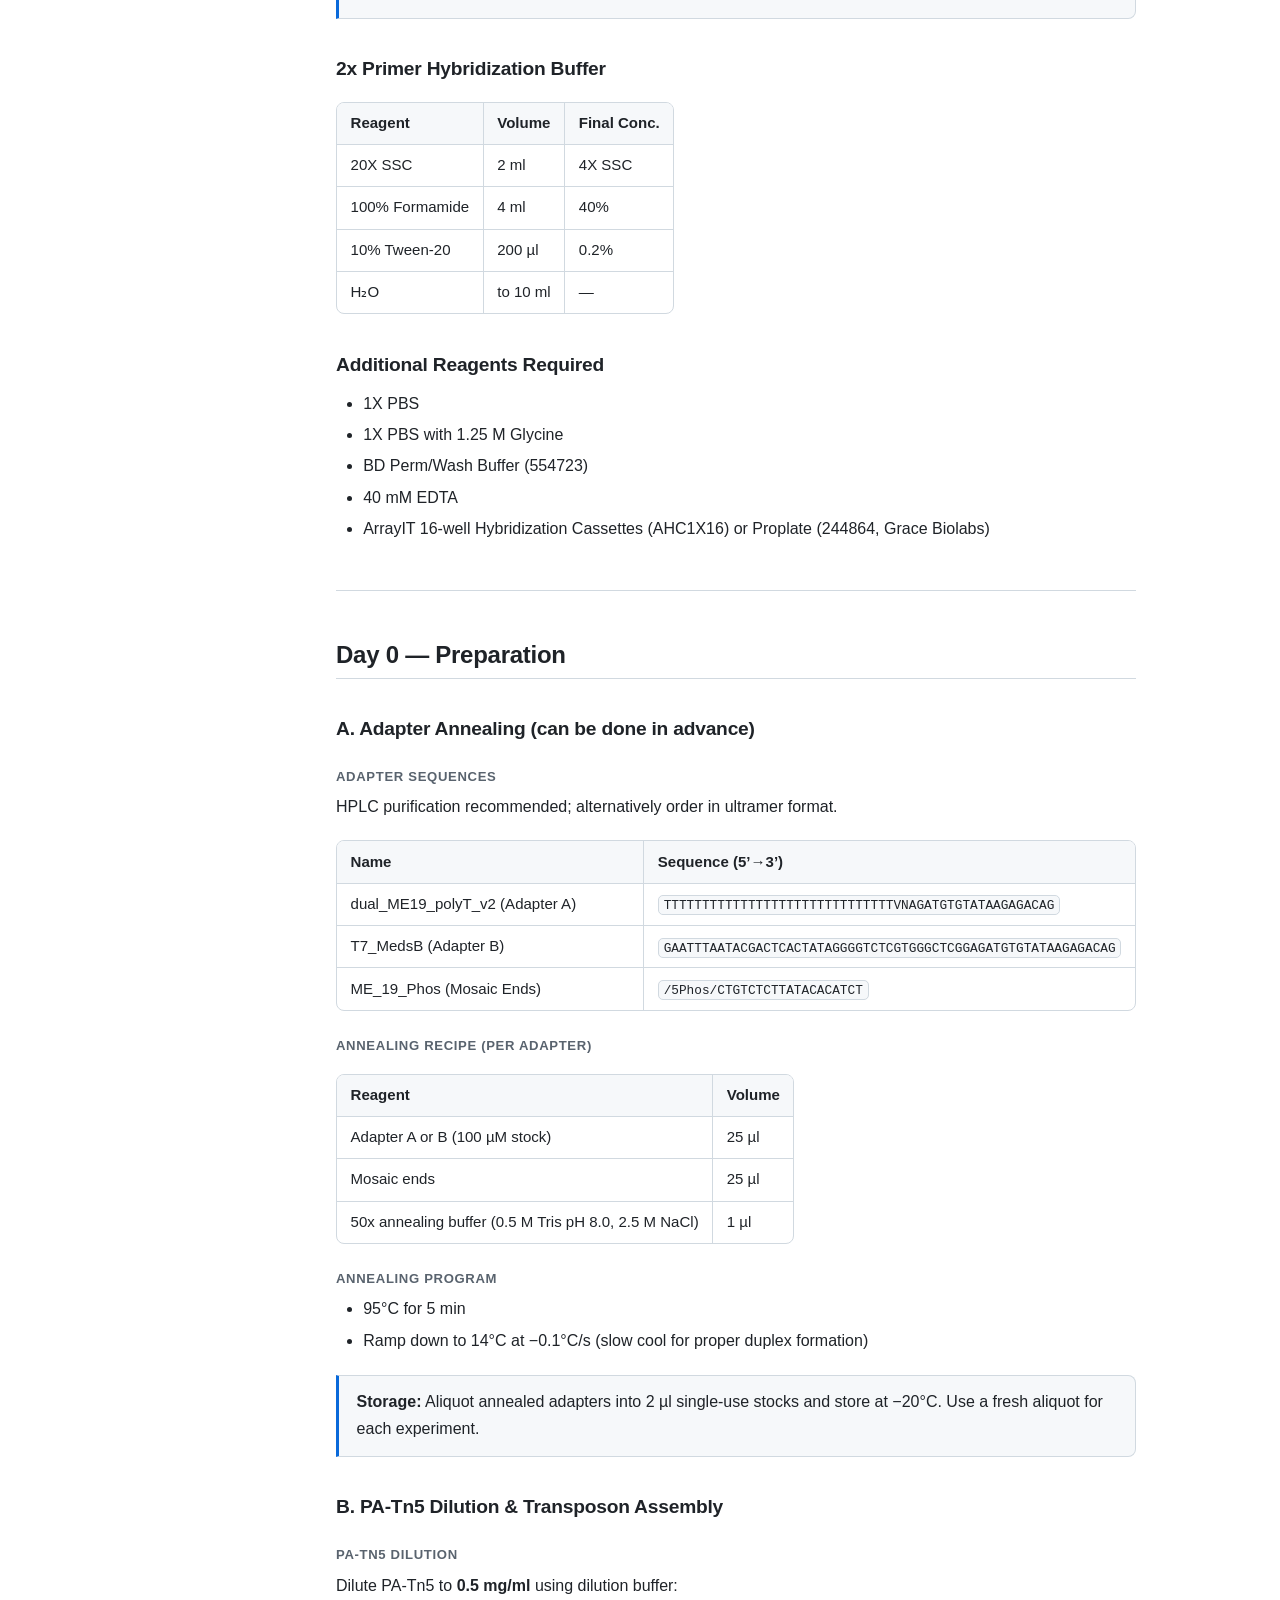
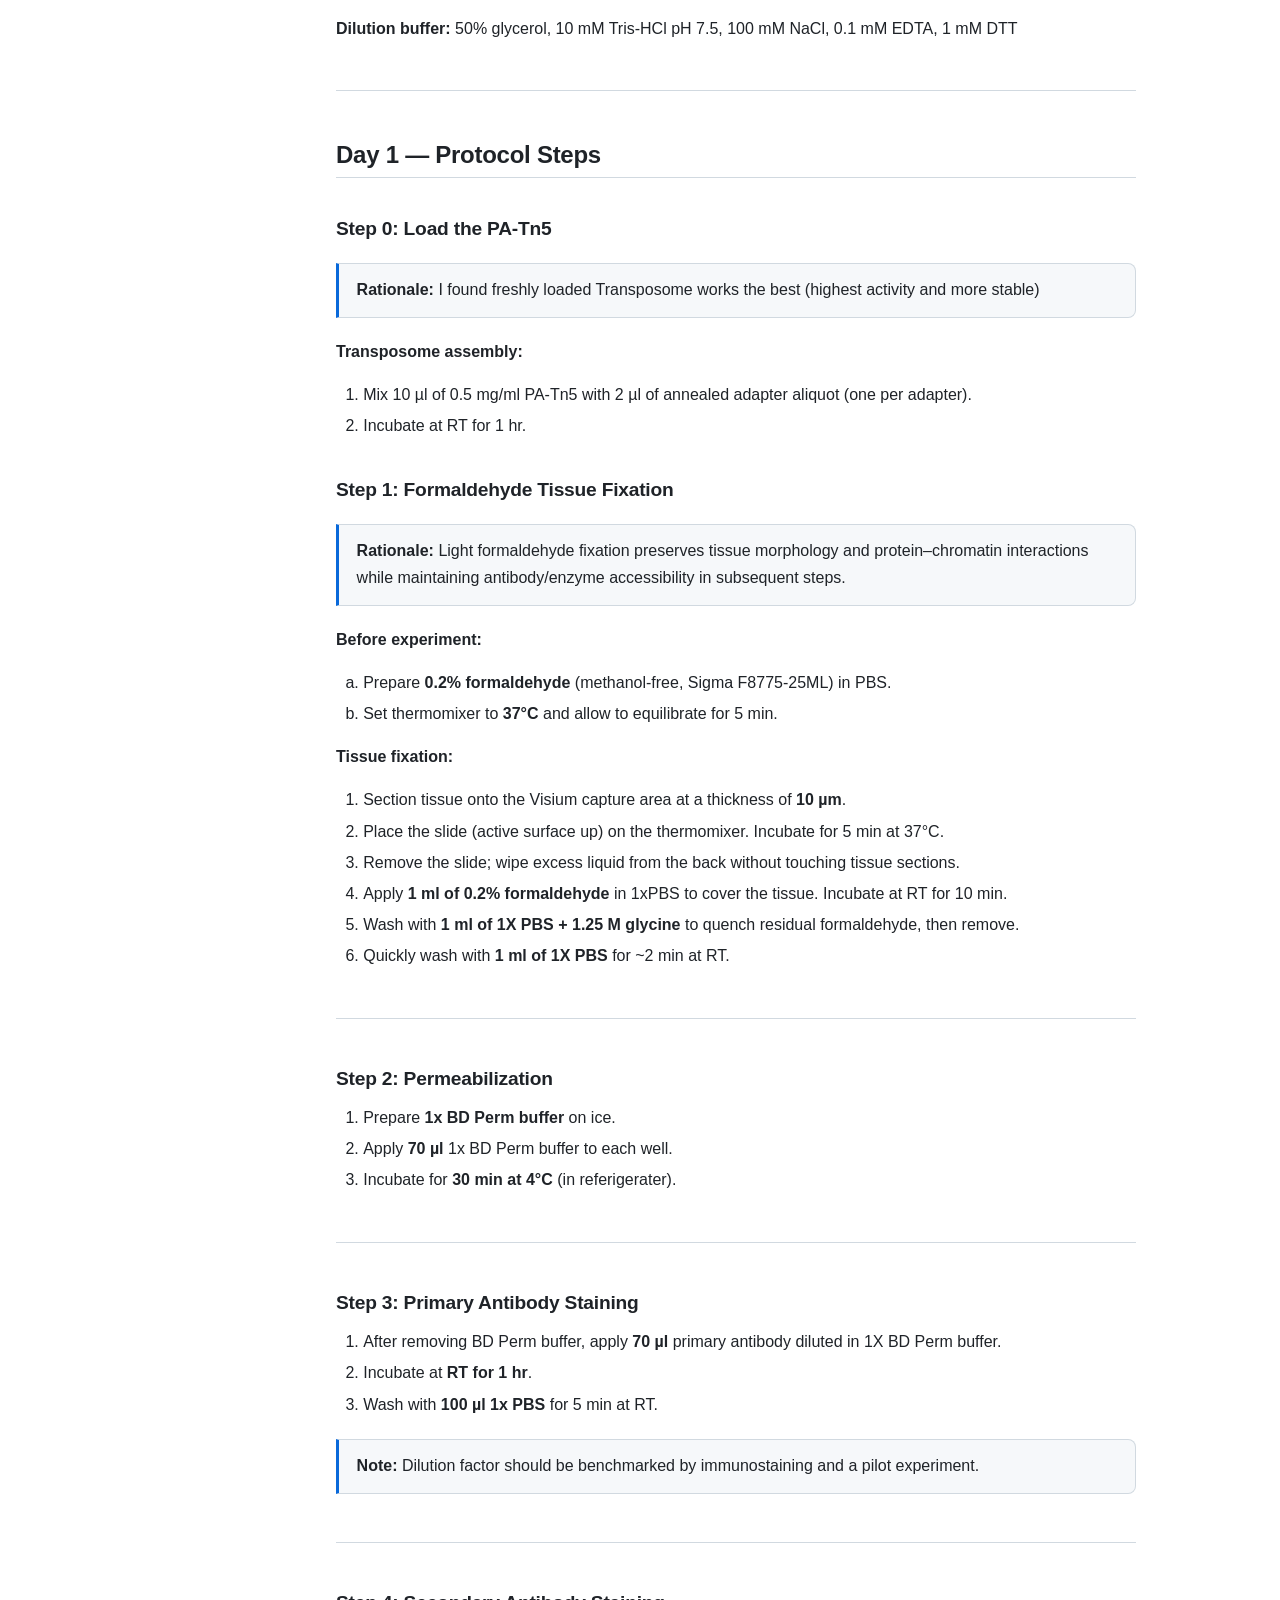
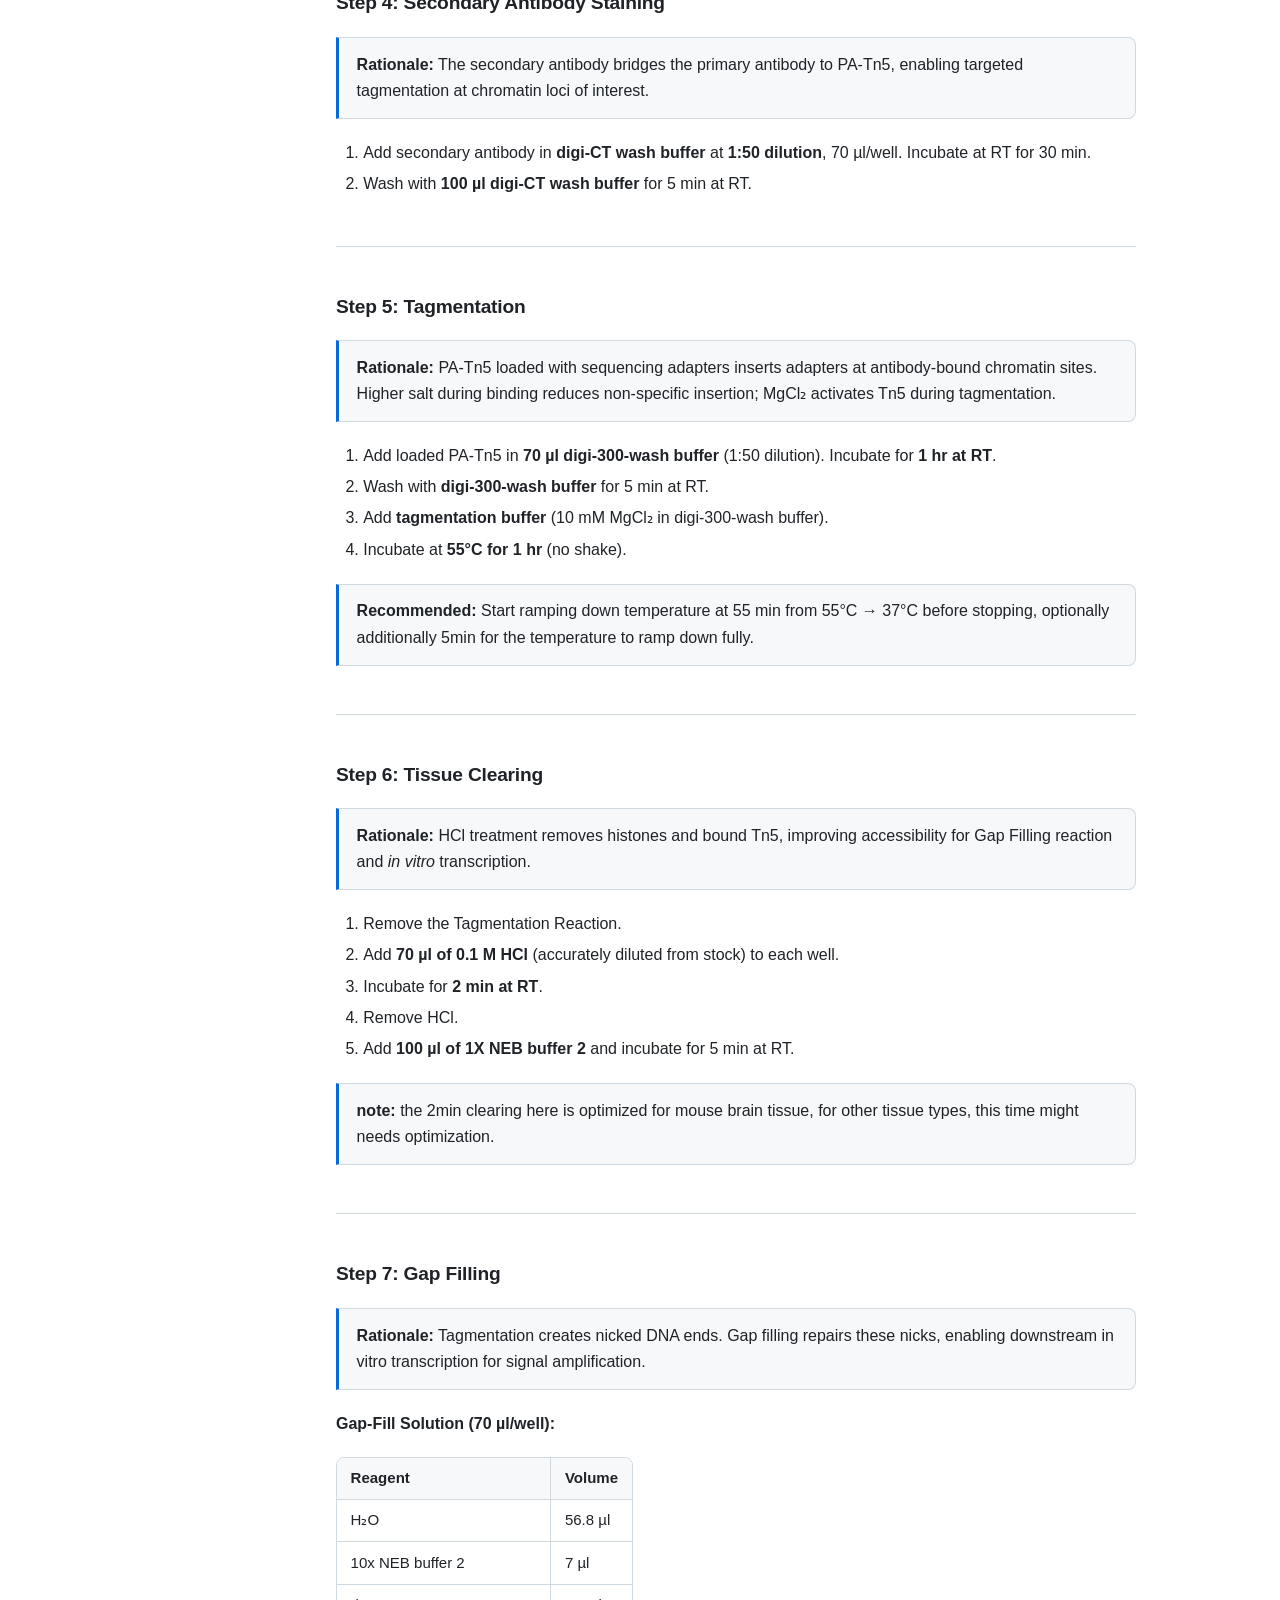
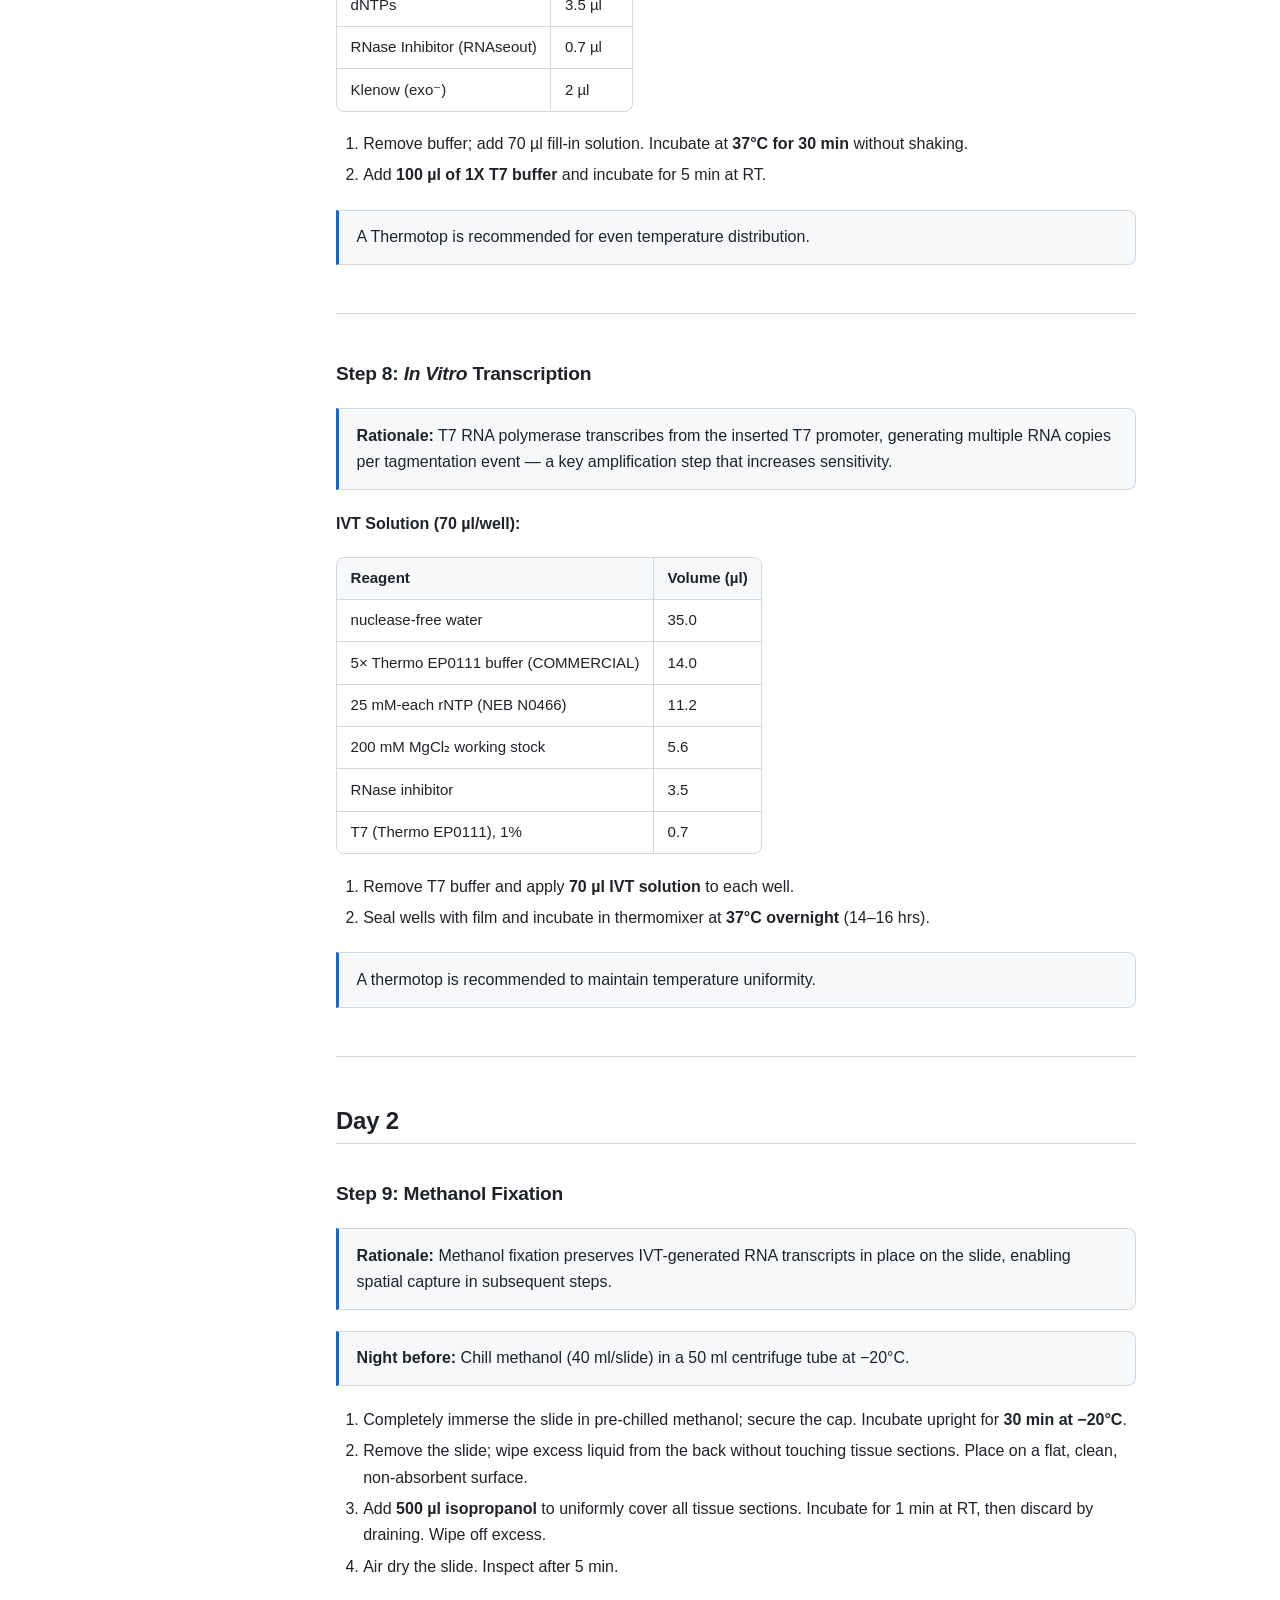
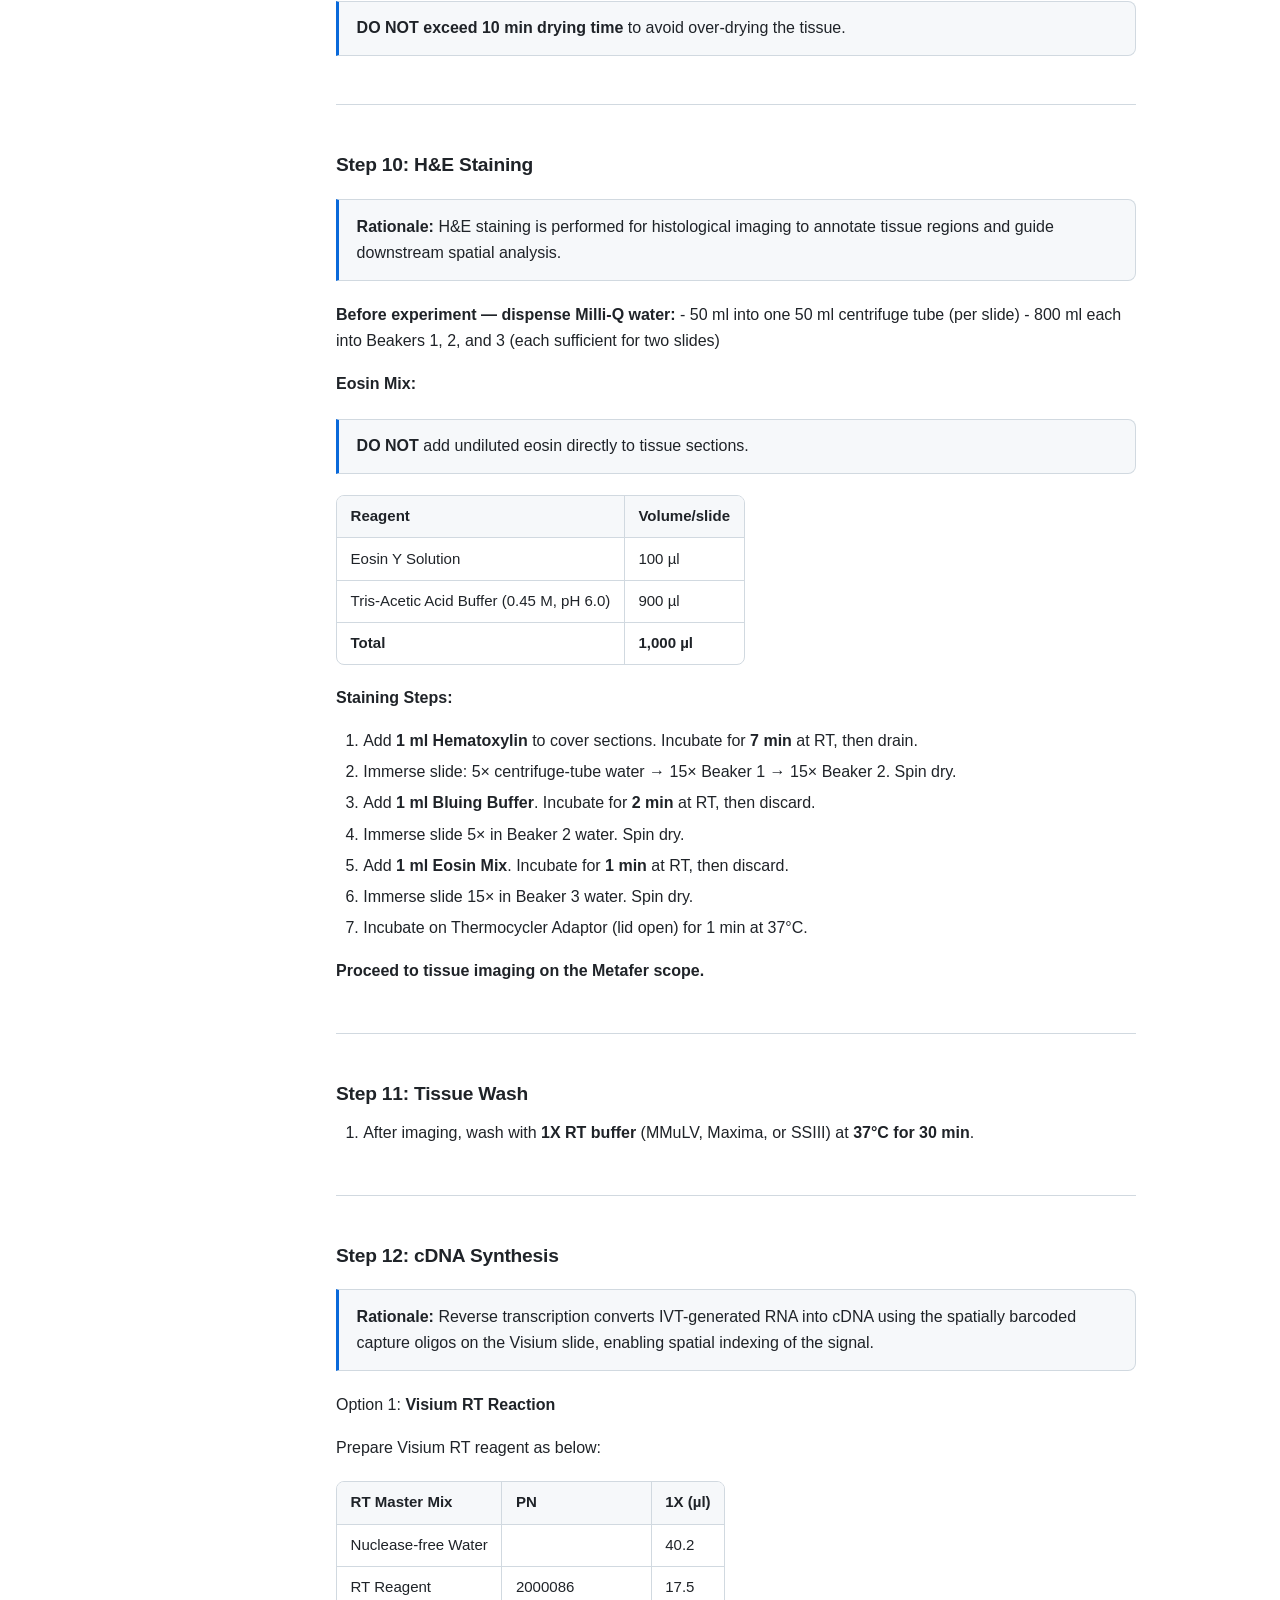
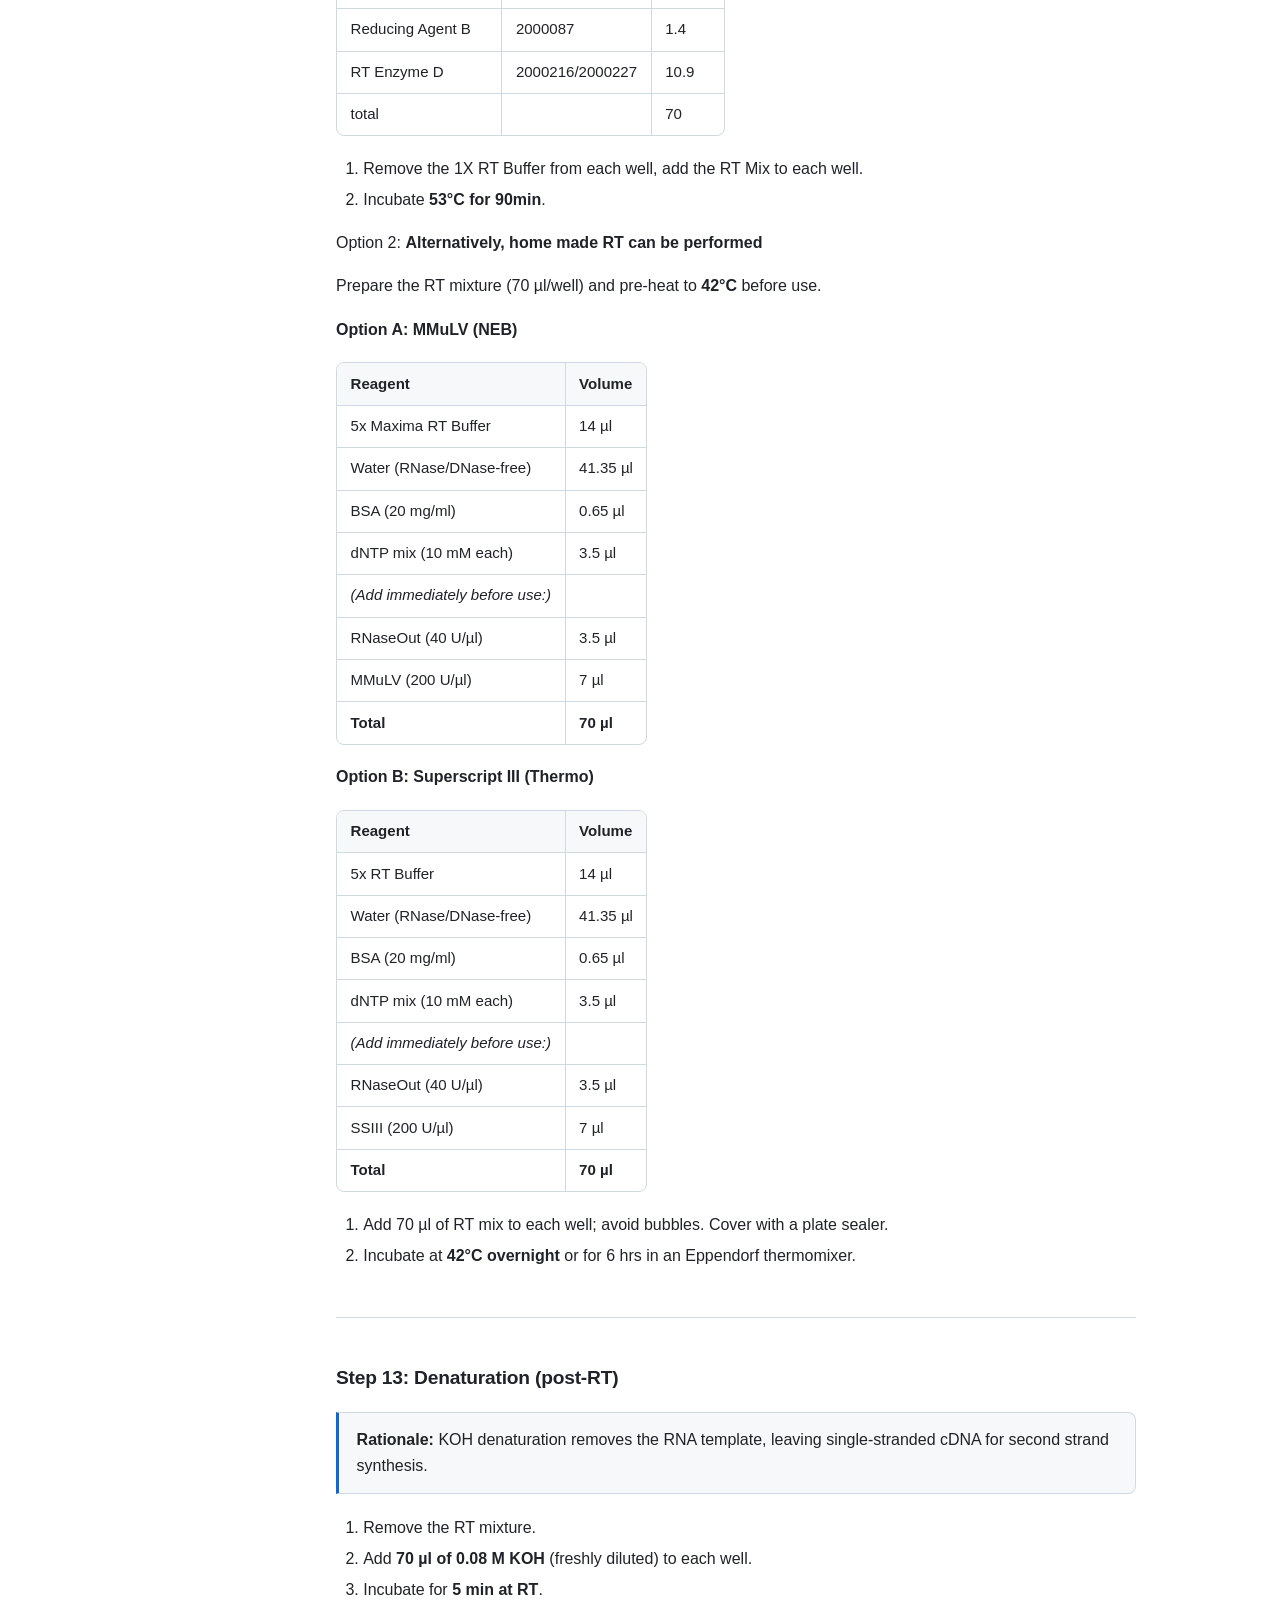
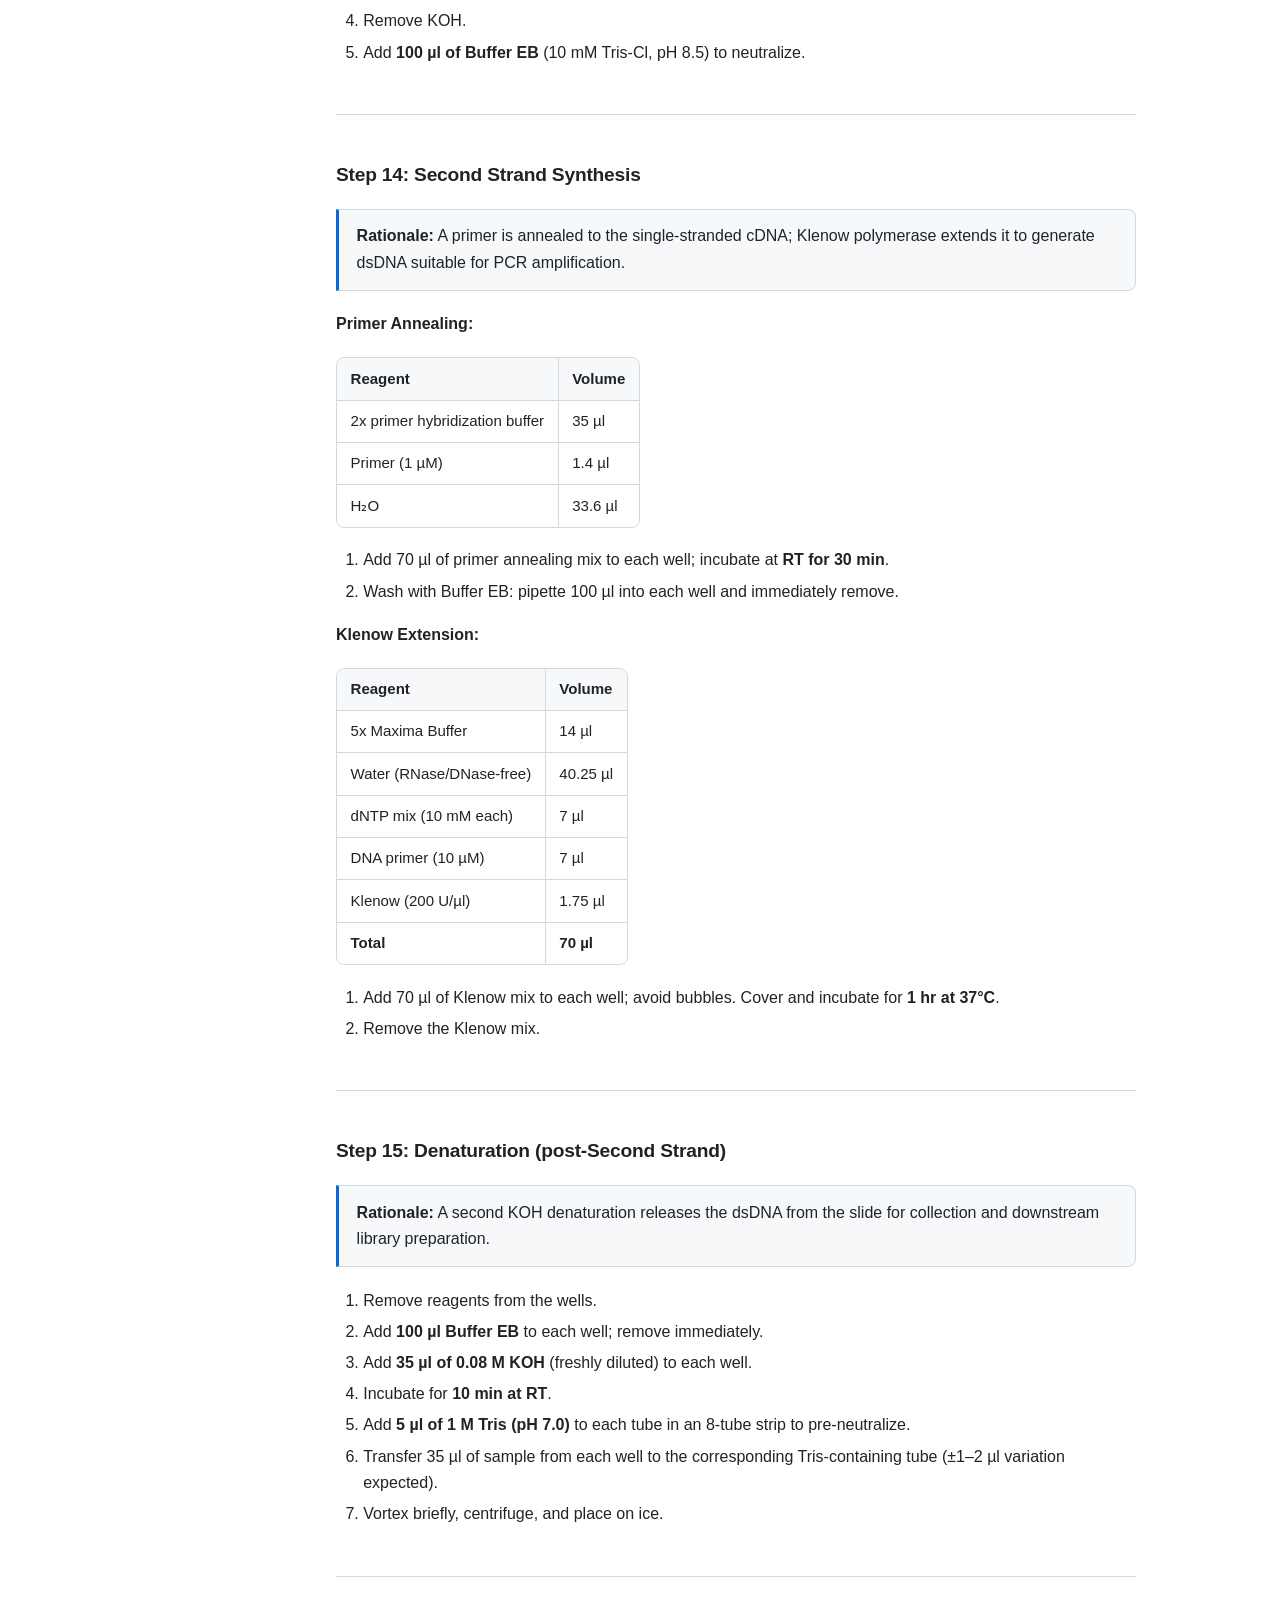
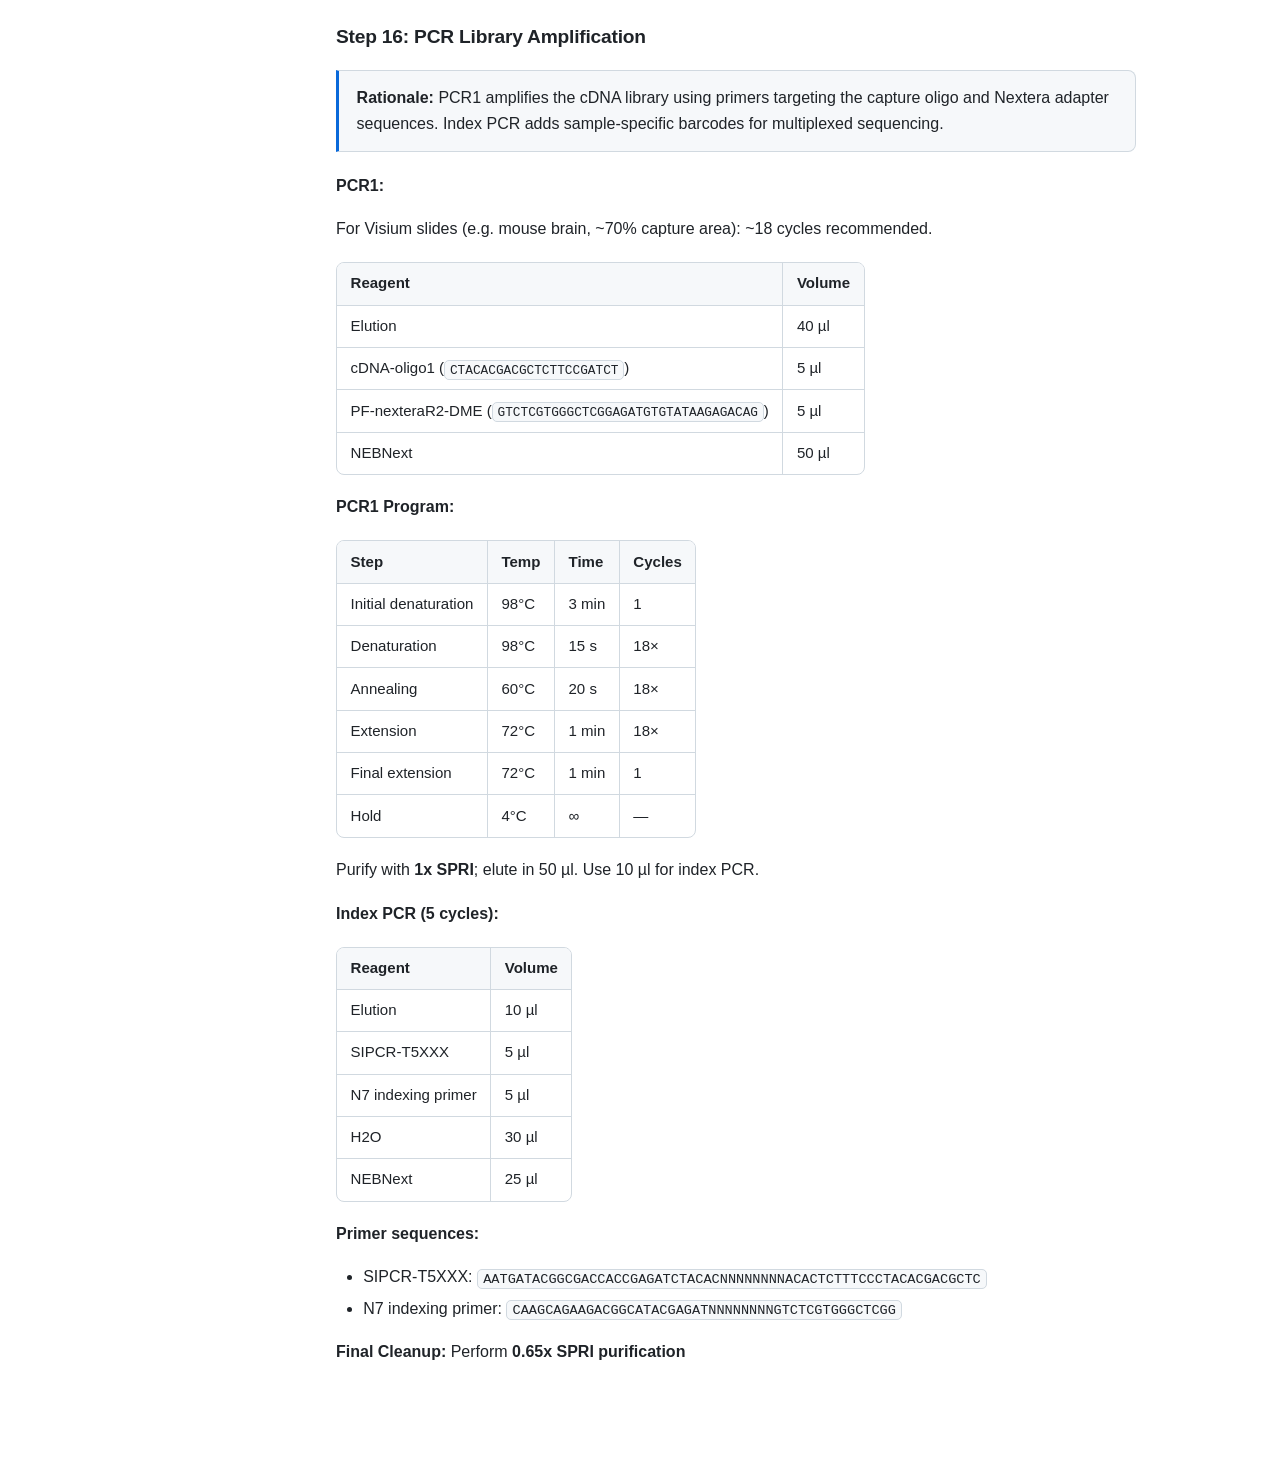
==== commit 460e6268: "update protocol 2026-08-13" ====
--- a/index.html
+++ b/index.html
@@ -1208,17 +1208,21 @@
 <tbody>
 <tr class="odd">
 <td>Elution</td>
-<td>20 µl</td>
+<td>10 µl</td>
 </tr>
 <tr class="even">
 <td>SIPCR-T5XXX</td>
-<td>2.5 µl</td>
+<td>5 µl</td>
 </tr>
 <tr class="odd">
 <td>N7 indexing primer</td>
-<td>2.5 µl</td>
-</tr>
-<tr class="even">
+<td>5 µl</td>
+</tr>
+<tr class="even">
+<td>H2O</td>
+<td>30 µl</td>
+</tr>
+<tr class="odd">
 <td>NEBNext</td>
 <td>25 µl</td>
 </tr>
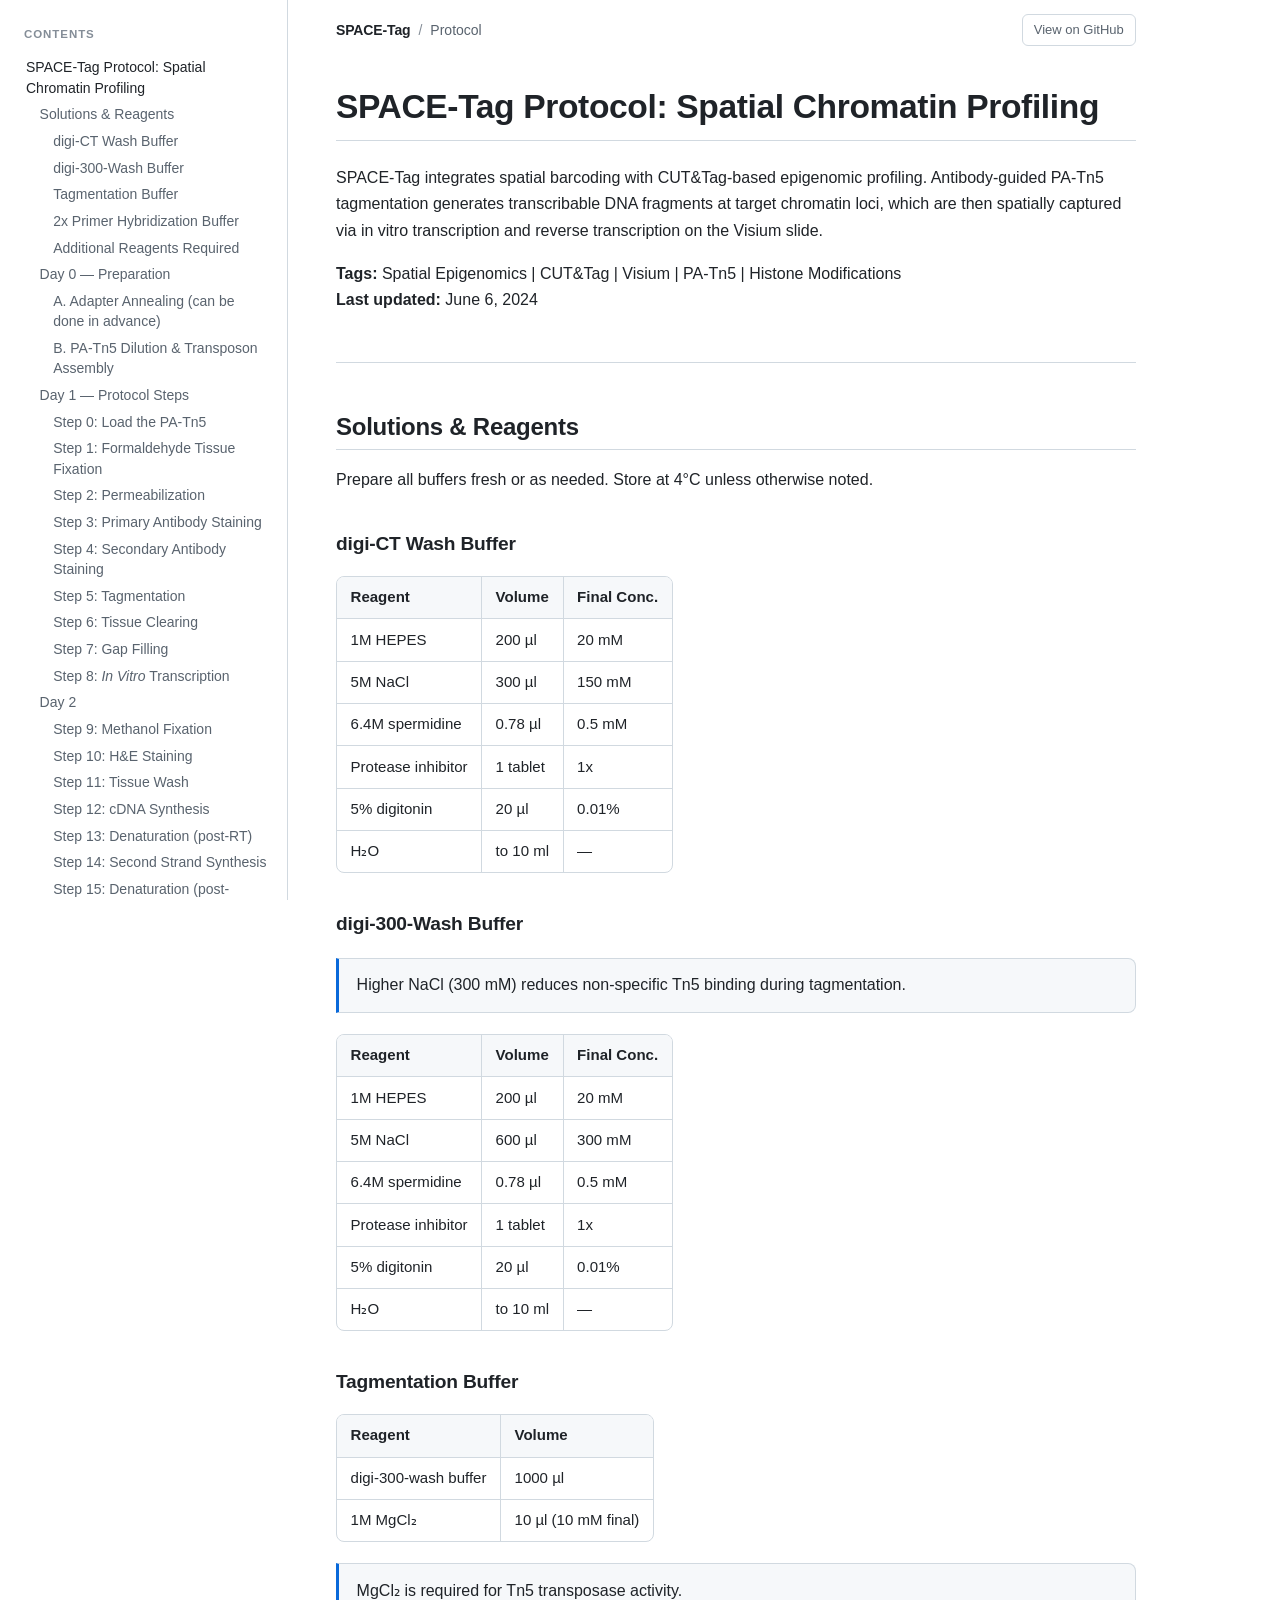
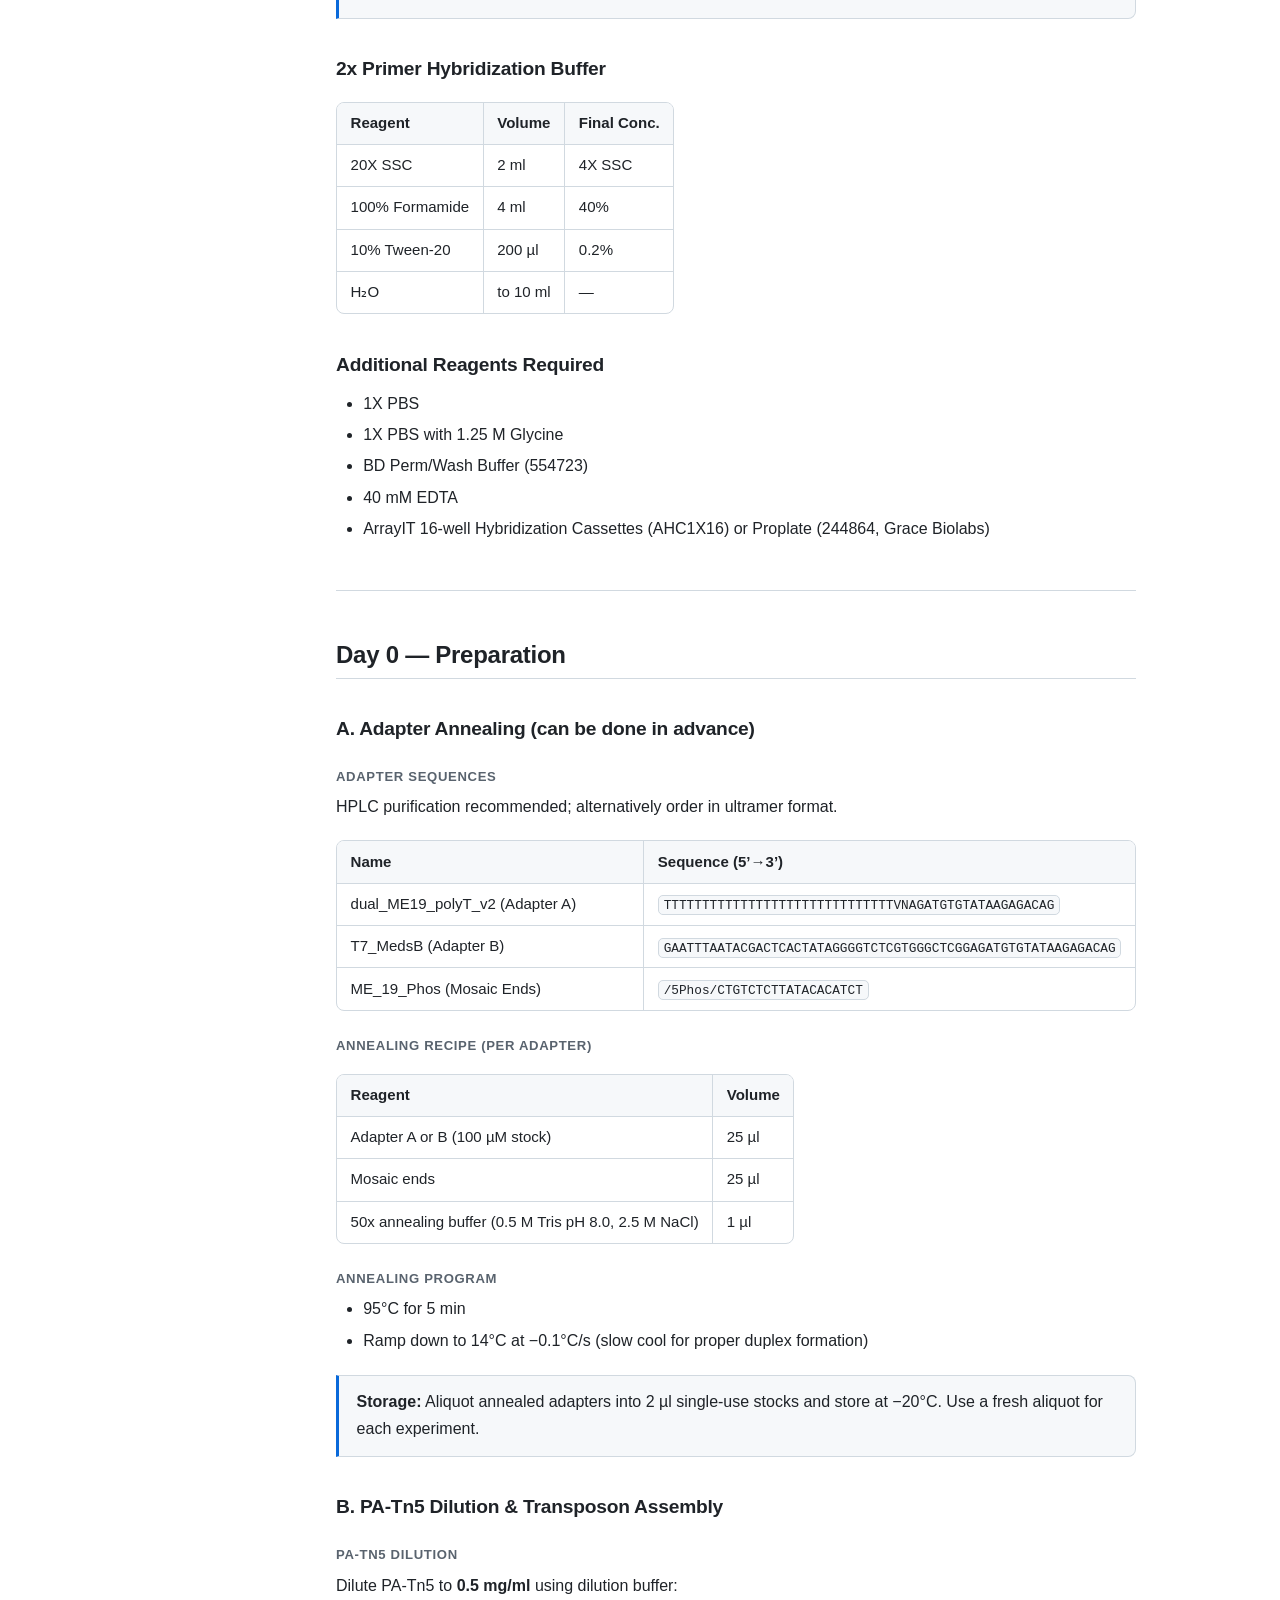
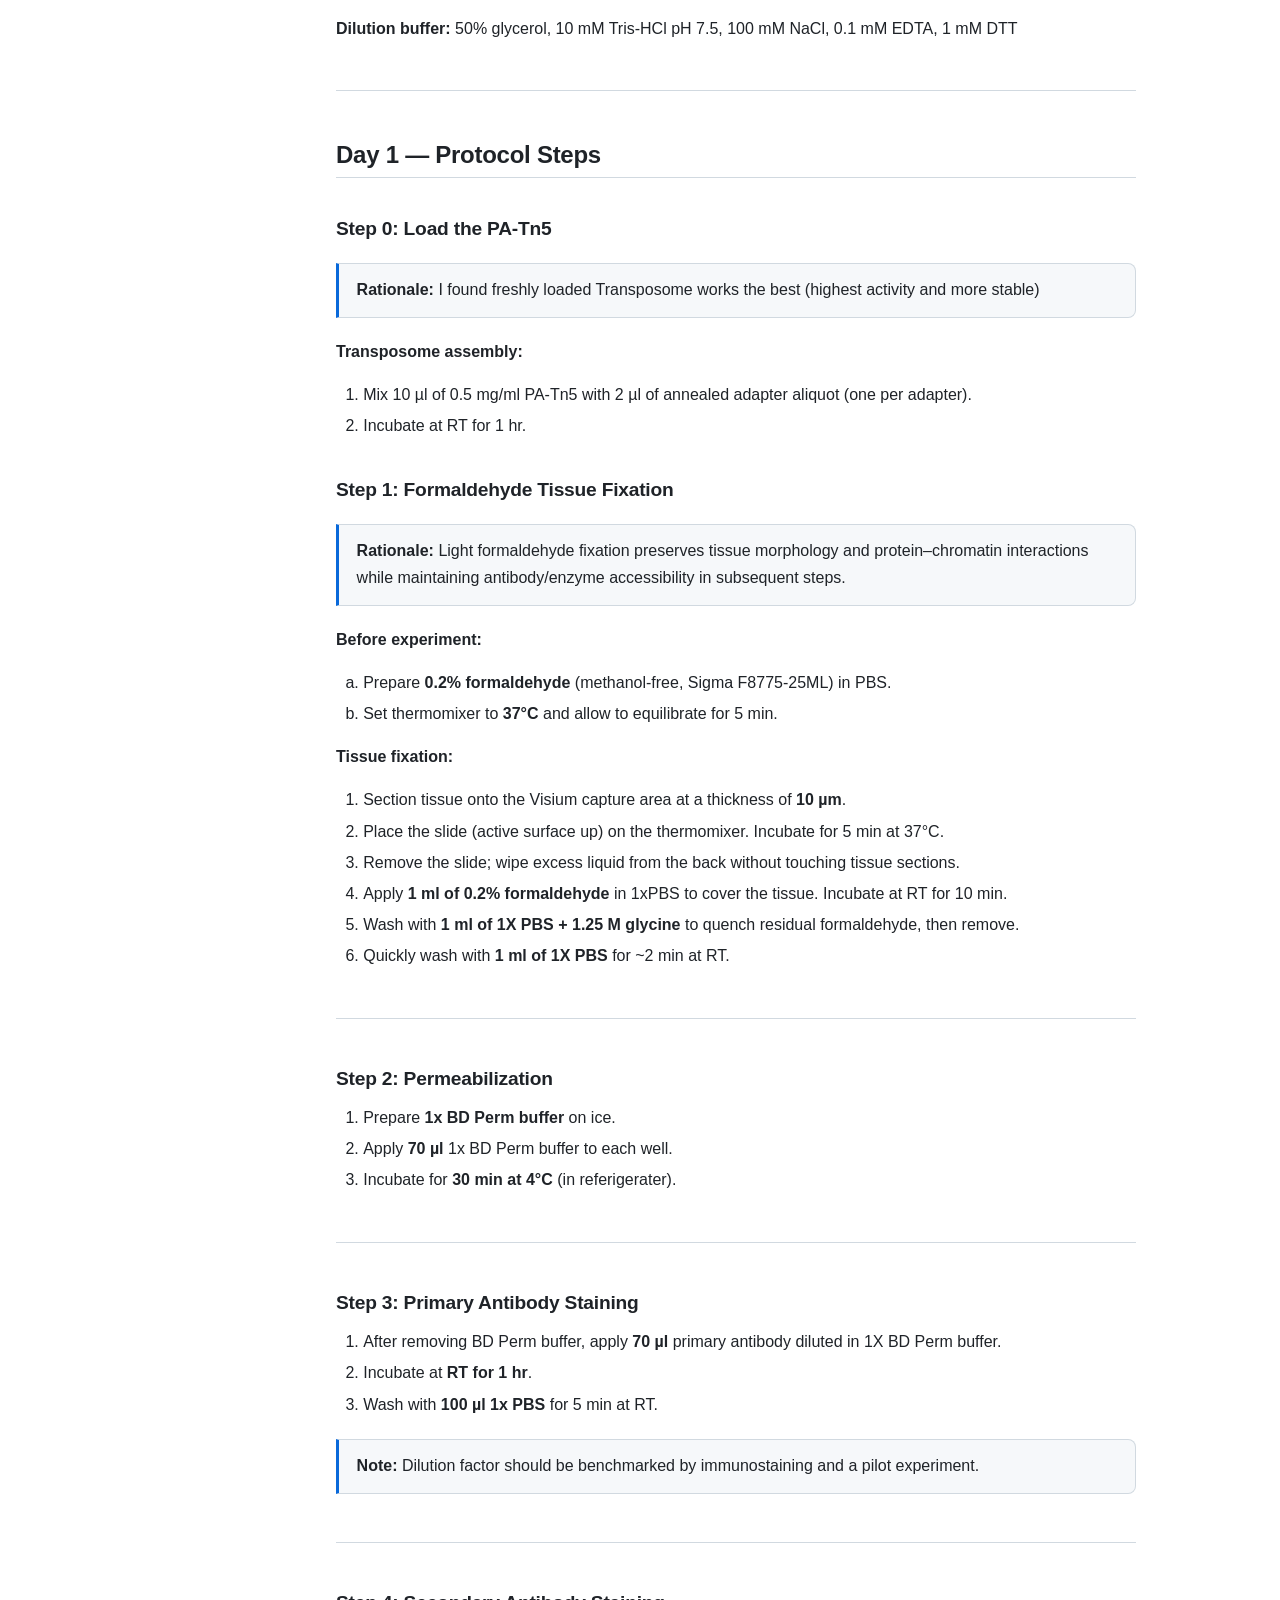
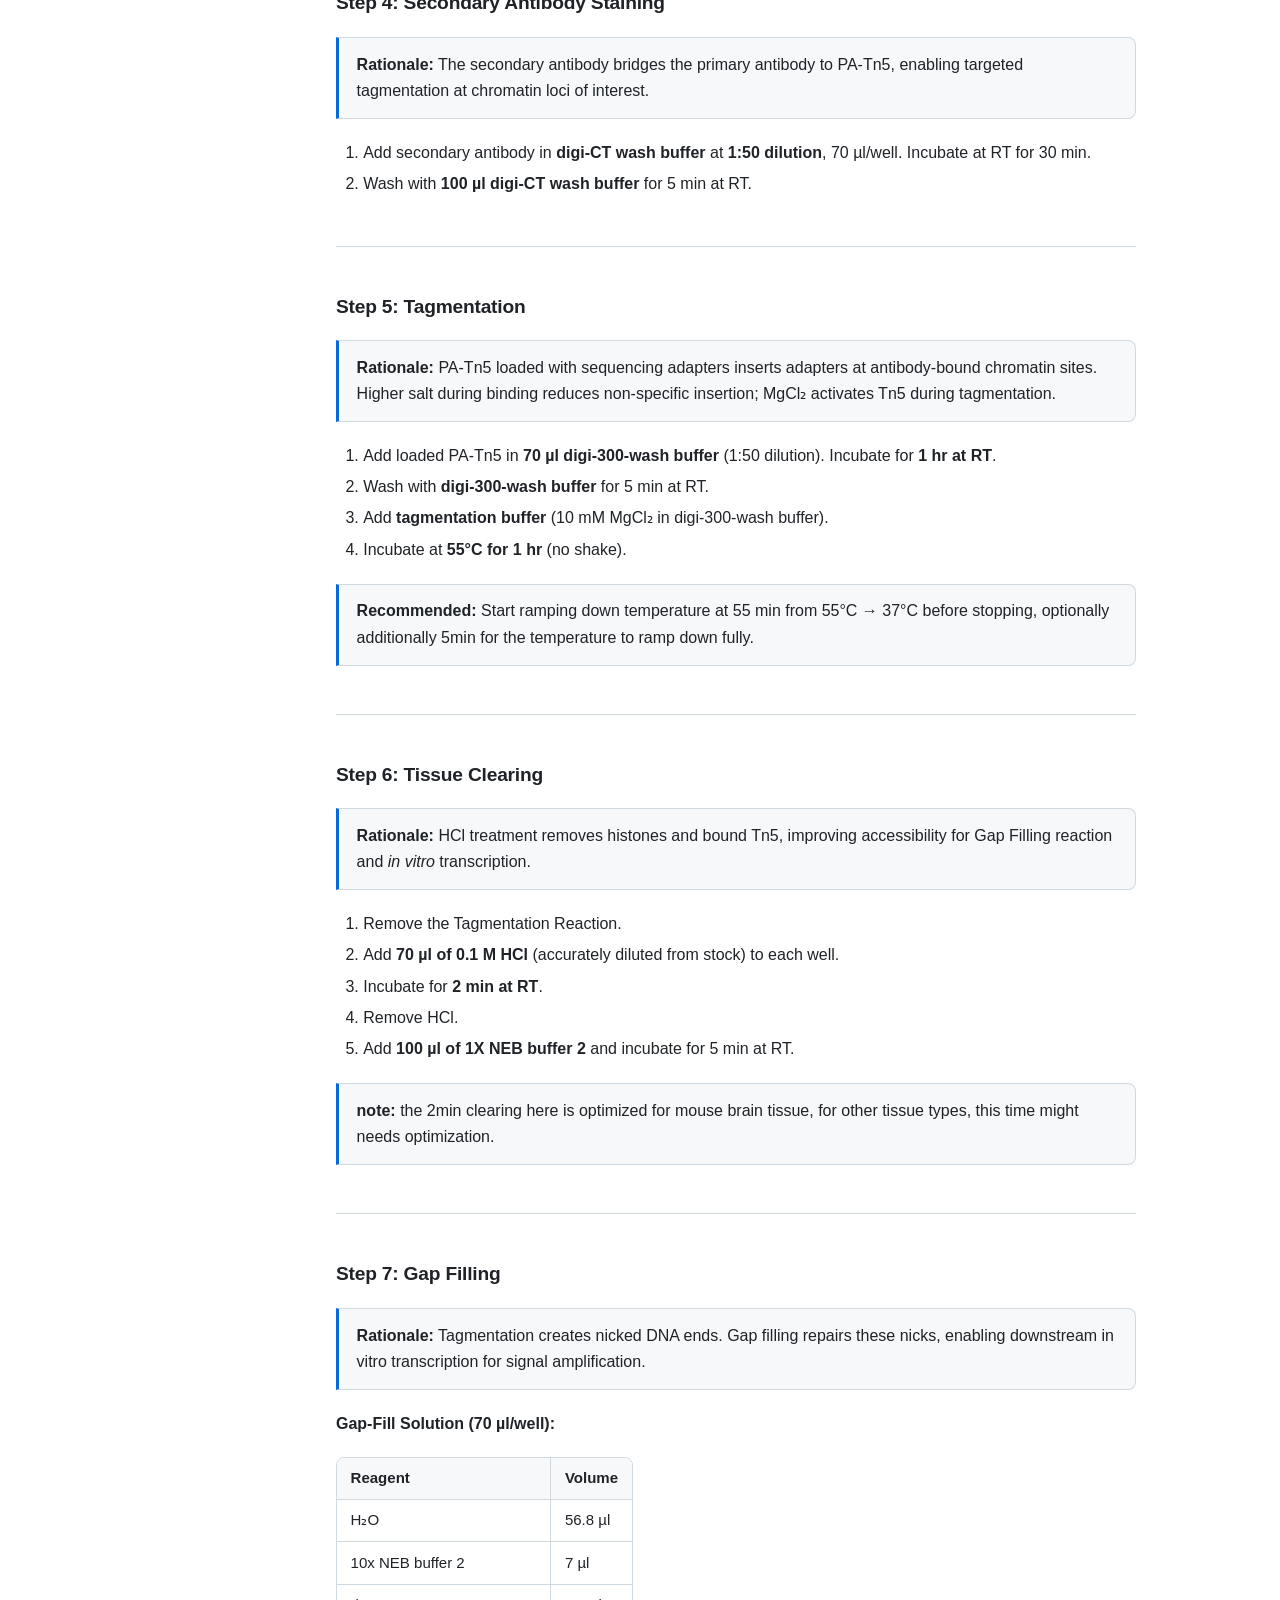
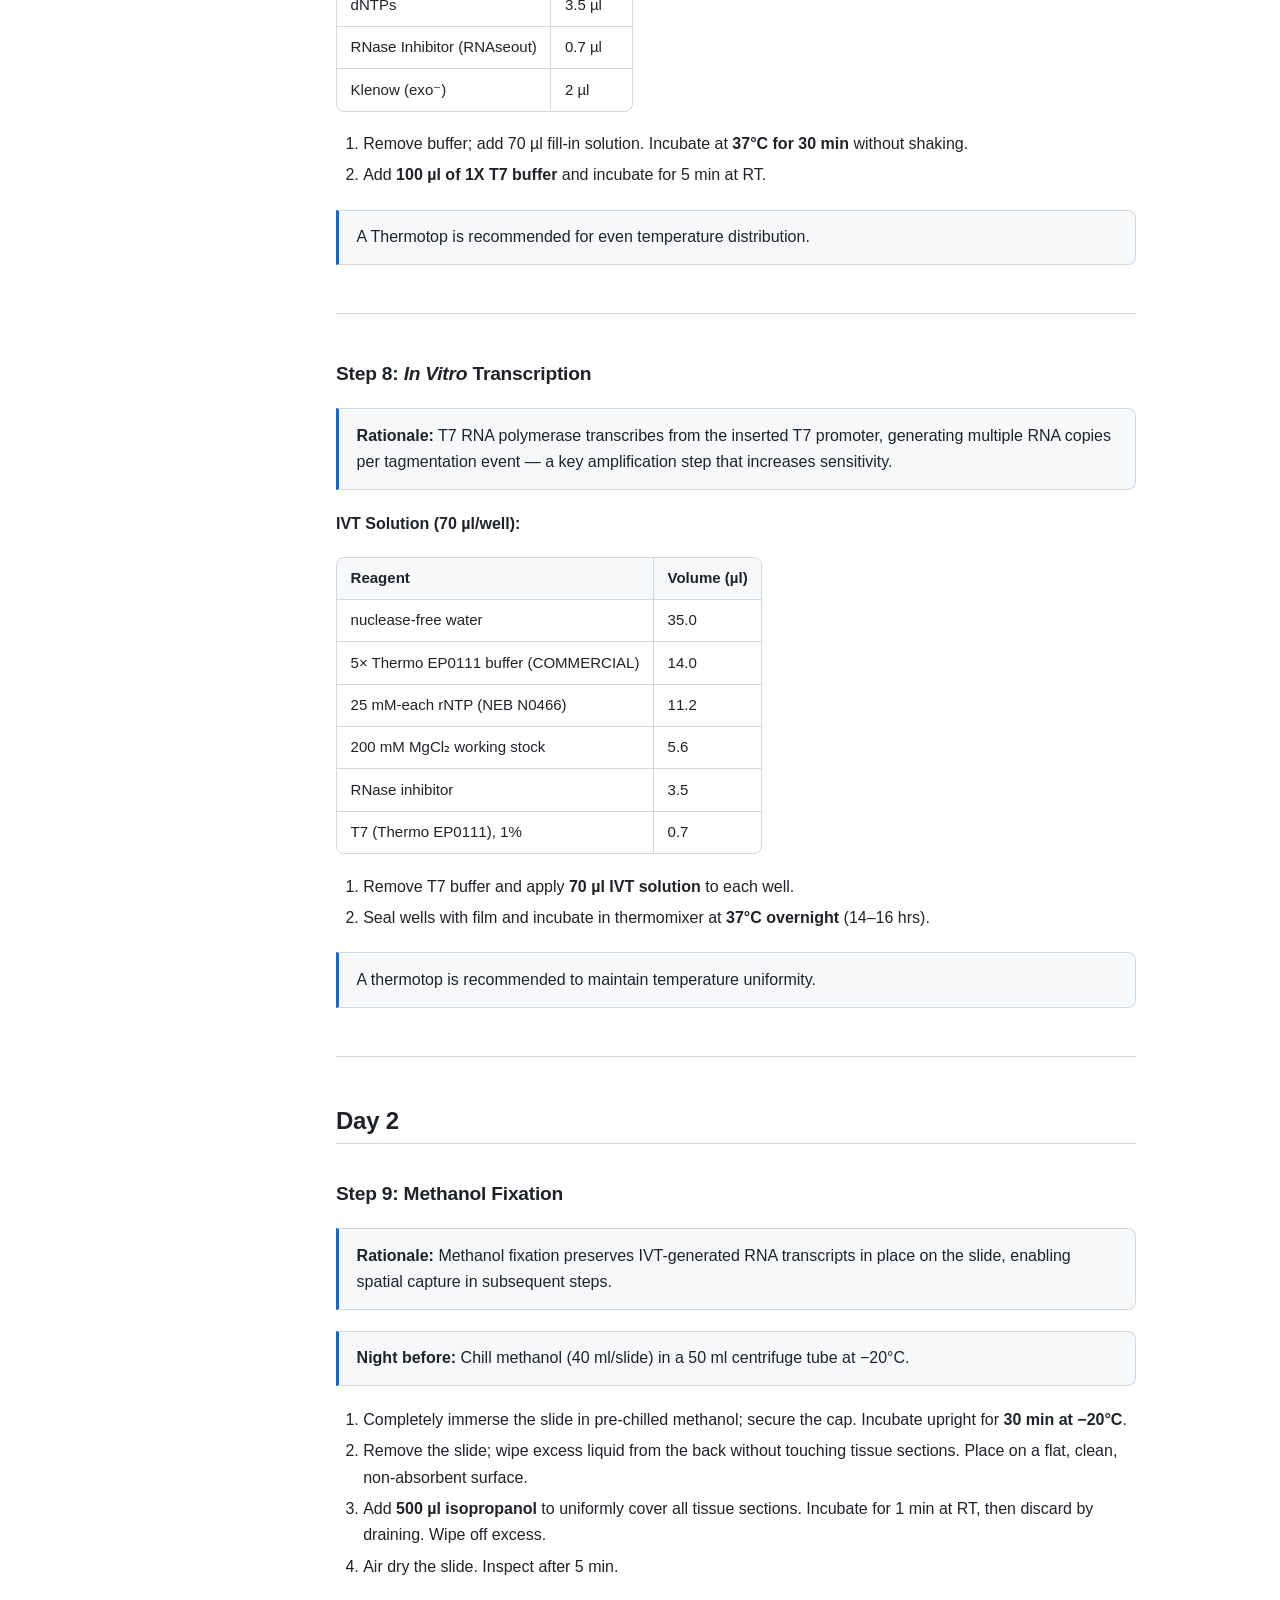
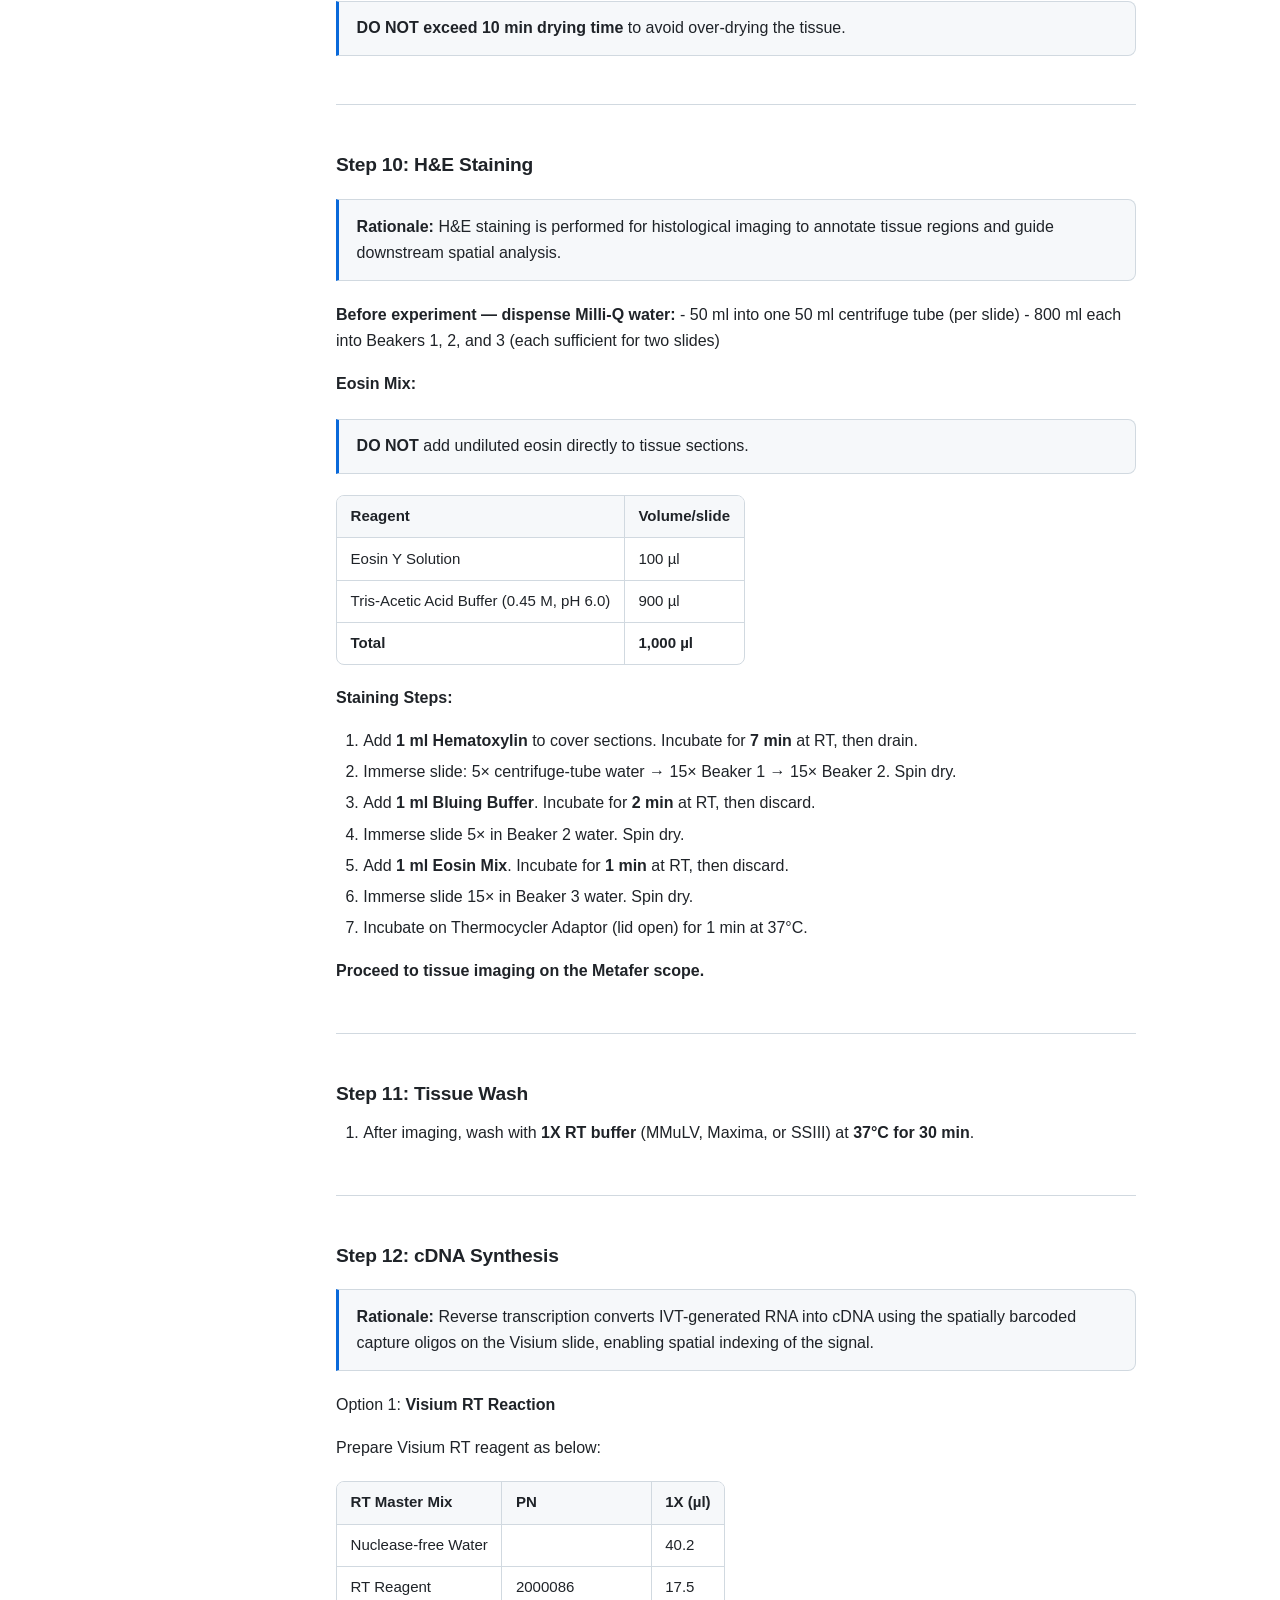
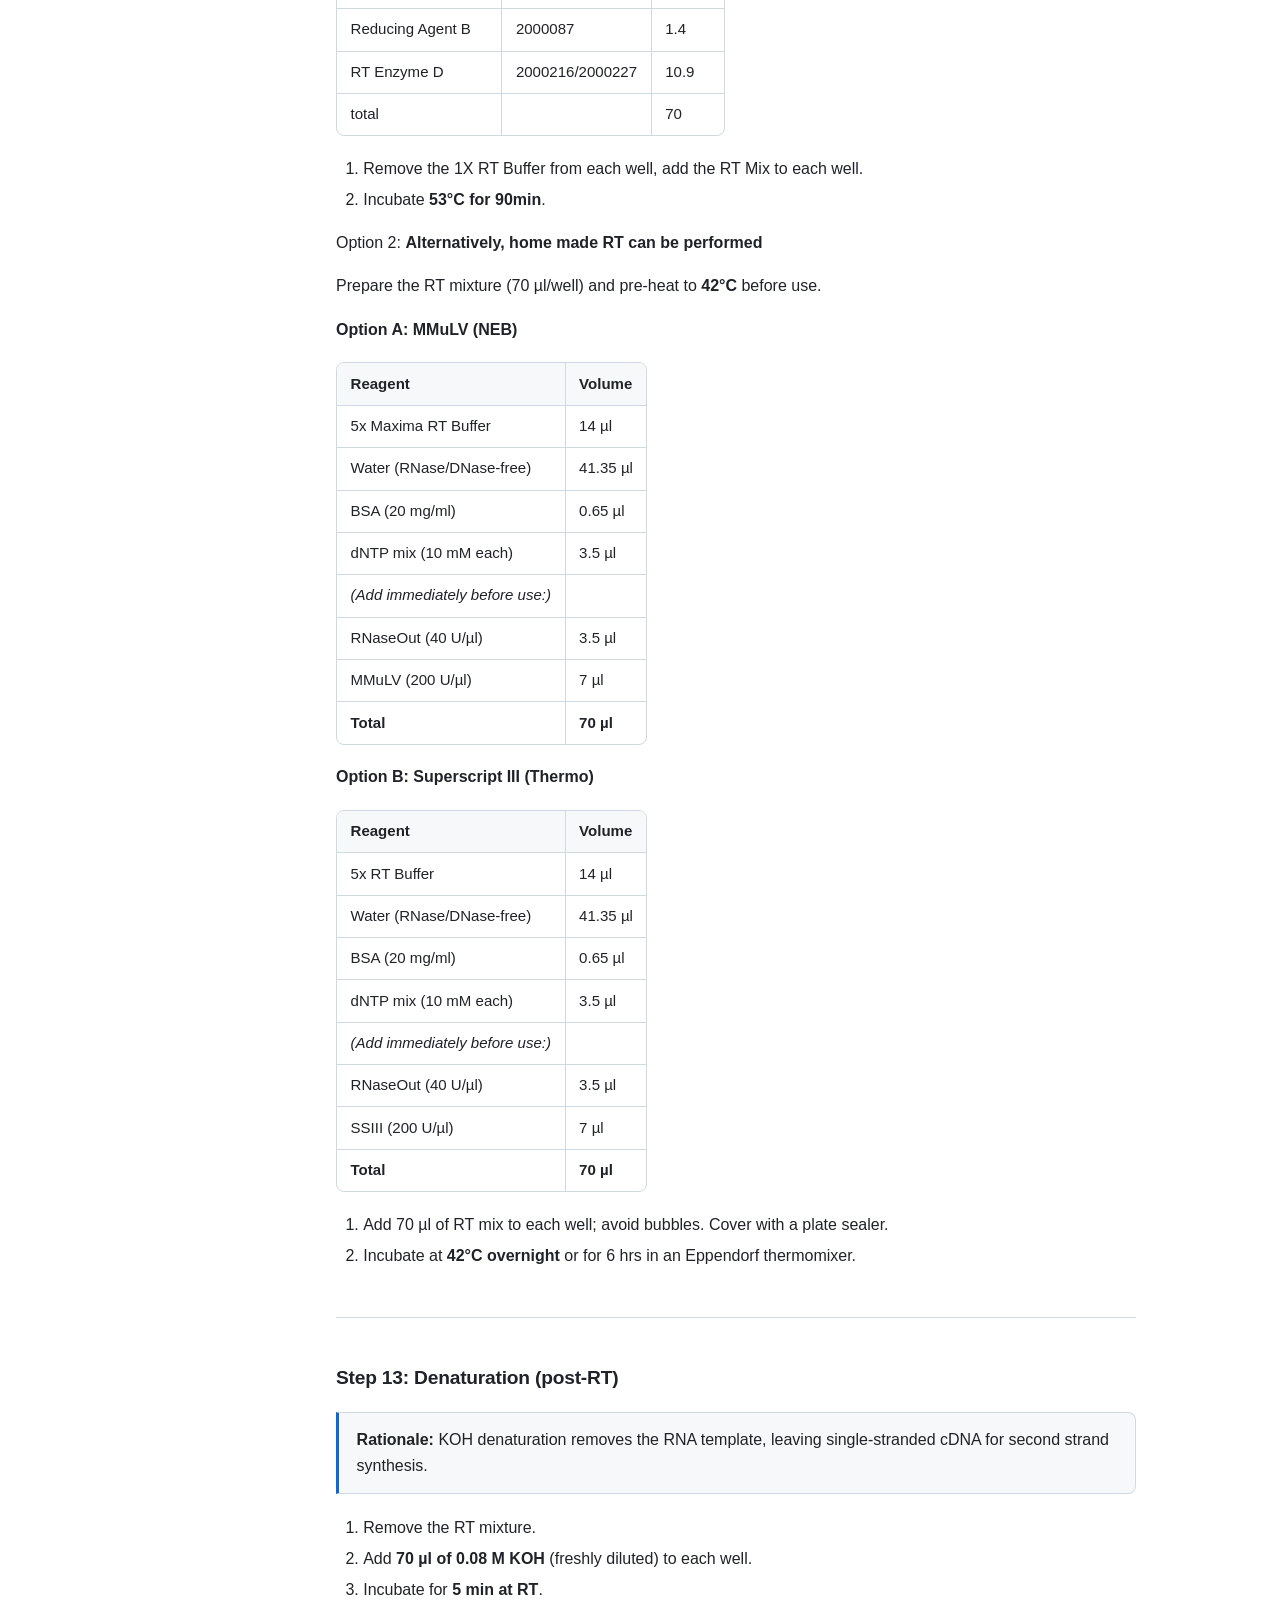
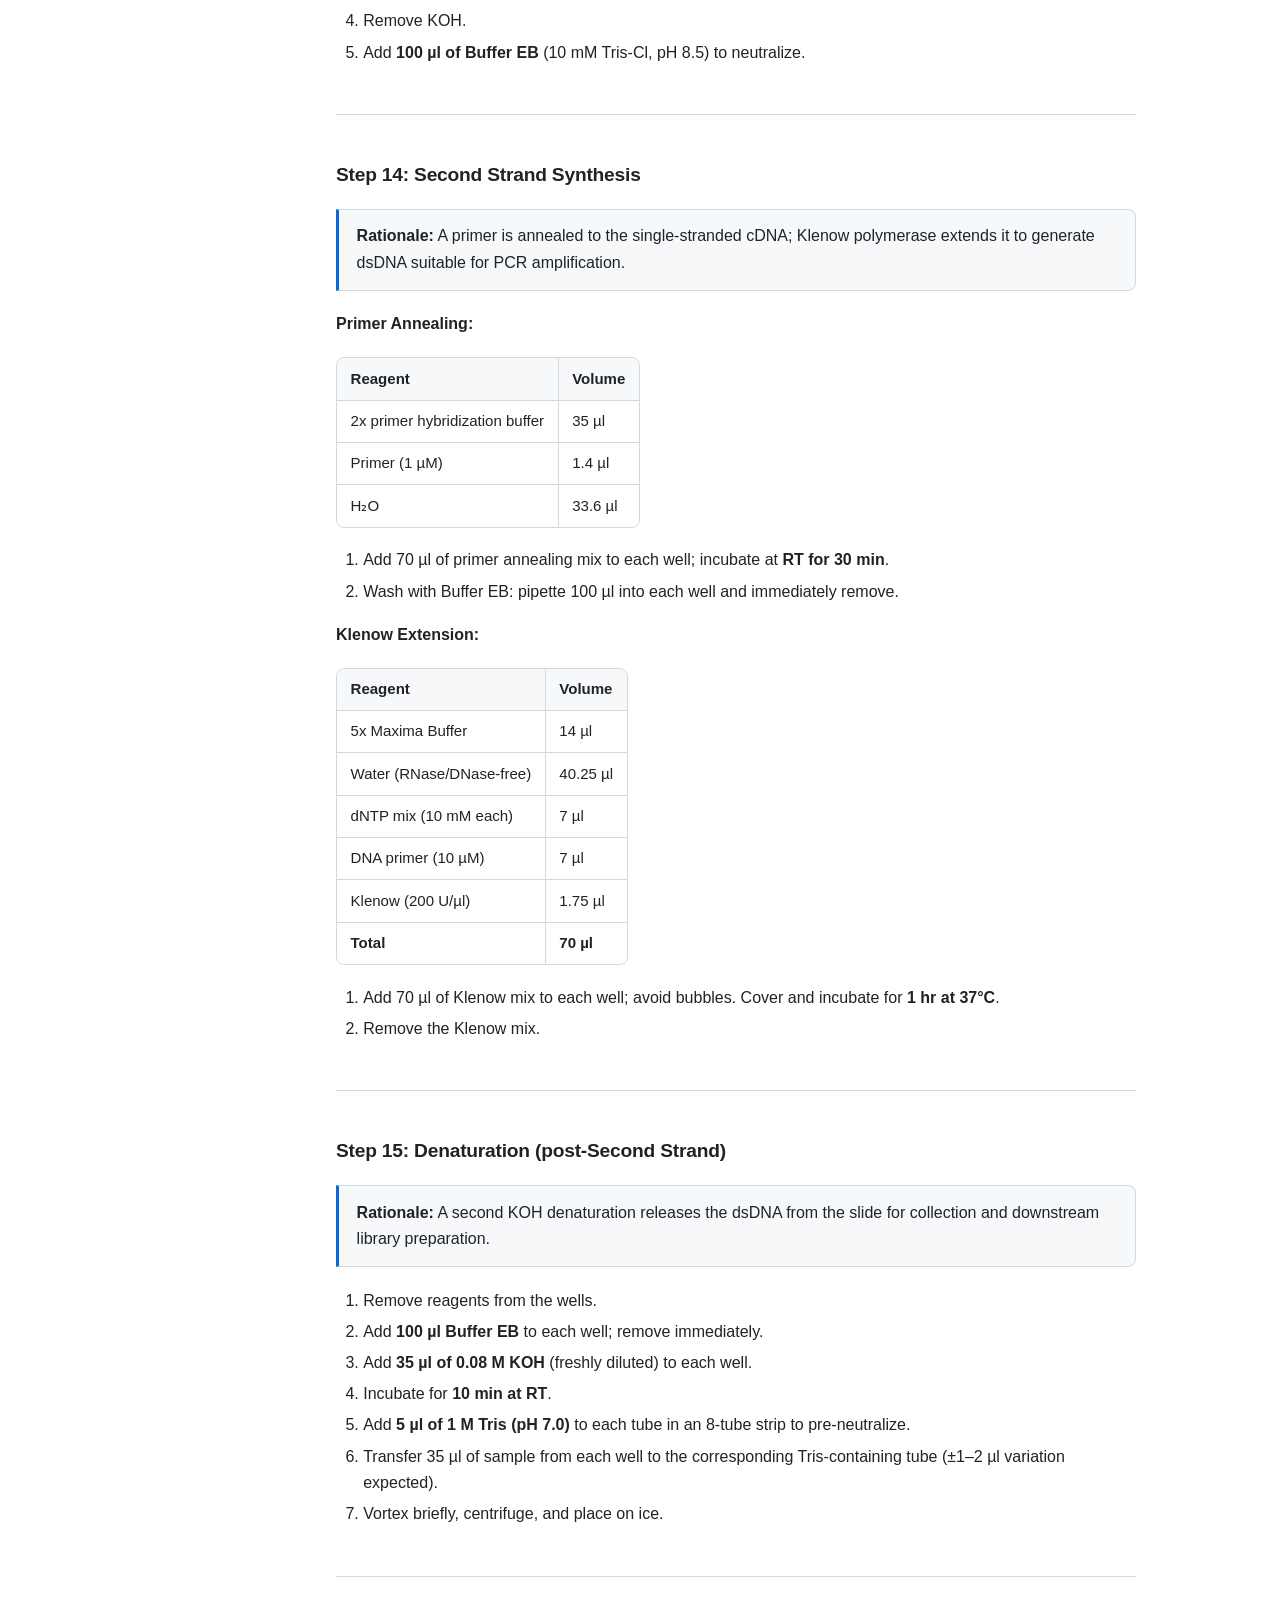
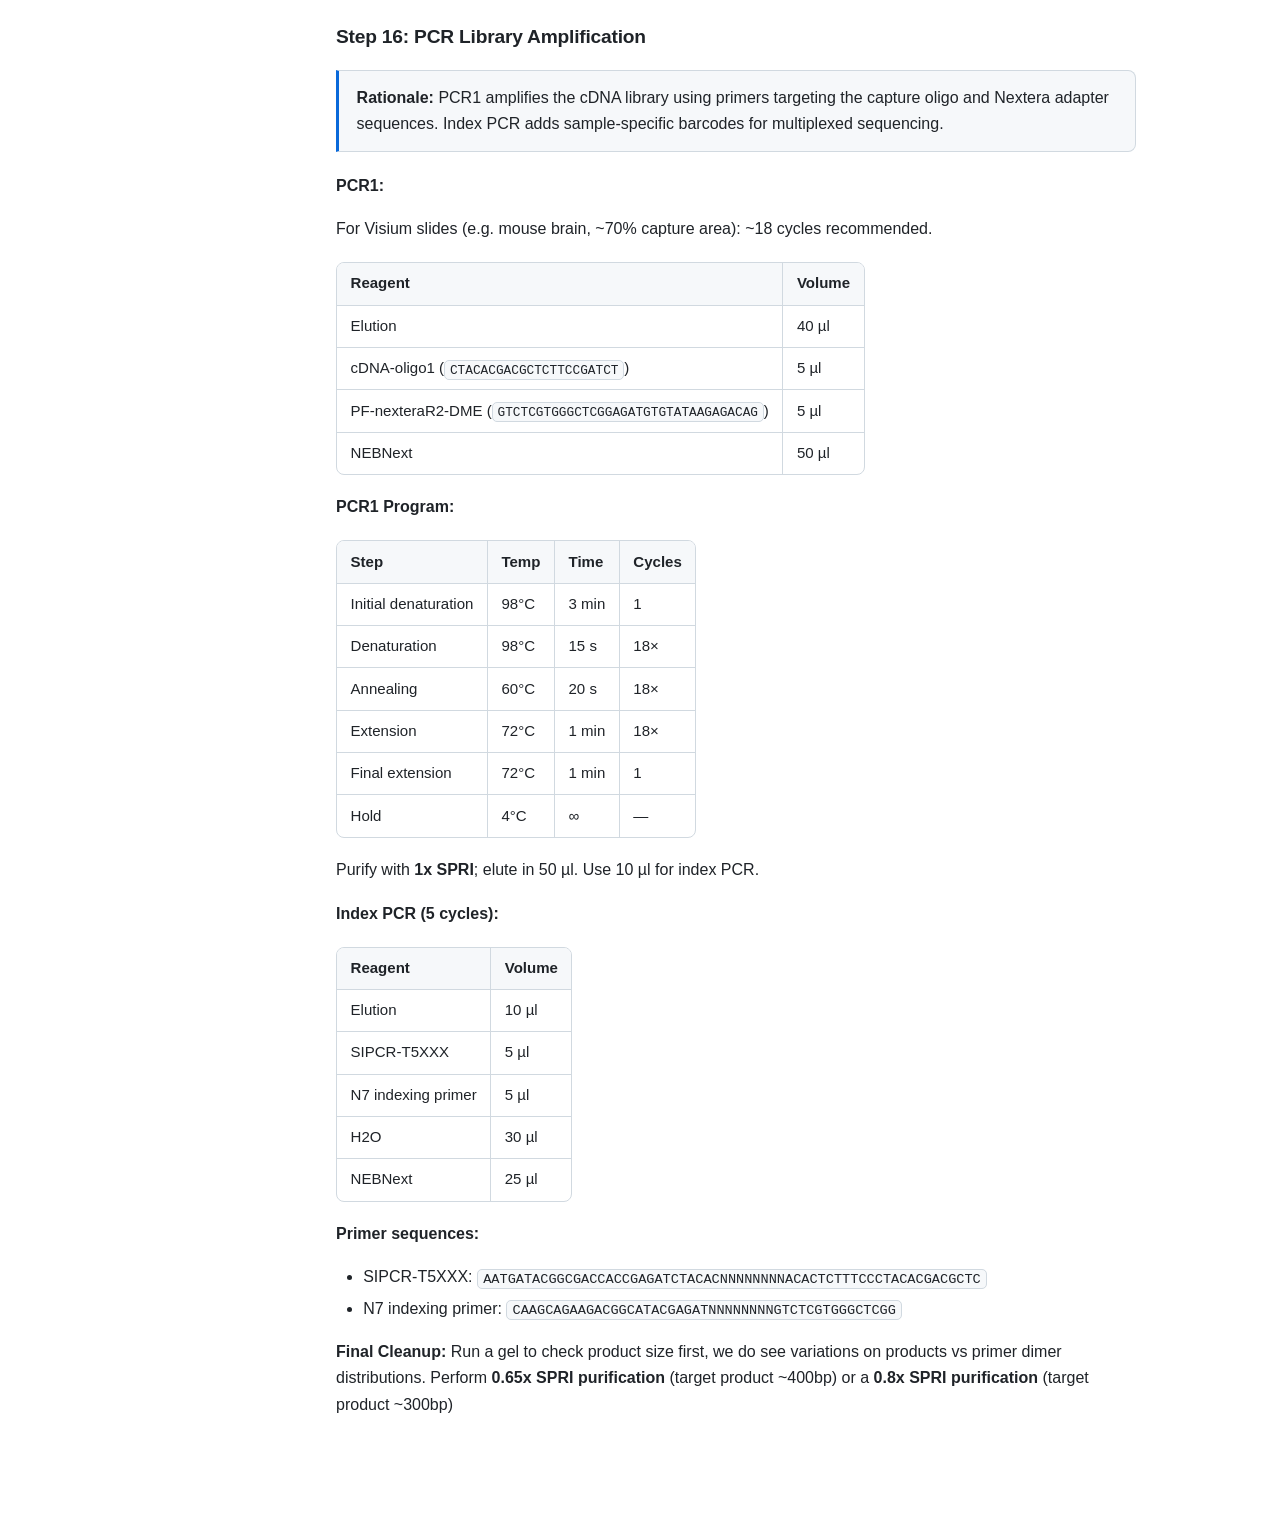
==== commit 19d03f87: "update protocol 2026-08-13" ====
--- a/index.html
+++ b/index.html
@@ -1235,7 +1235,9 @@
 <li>N7 indexing primer:
 <code>CAAGCAGAAGACGGCATACGAGATNNNNNNNNGTCTCGTGGGCTCGG</code></li>
 </ul>
-<p><strong>Final Cleanup:</strong> Perform <strong>0.65x SPRI
-purification</strong></p>
+<p><strong>Final Cleanup:</strong> Run a gel to check product size
+first, we do see variations on products vs primer dimer distributions.
+Perform <strong>0.65x SPRI purification</strong> (target product ~400bp)
+or a <strong>0.8x SPRI purification</strong> (target product ~300bp)</p>
 </body>
 </html>
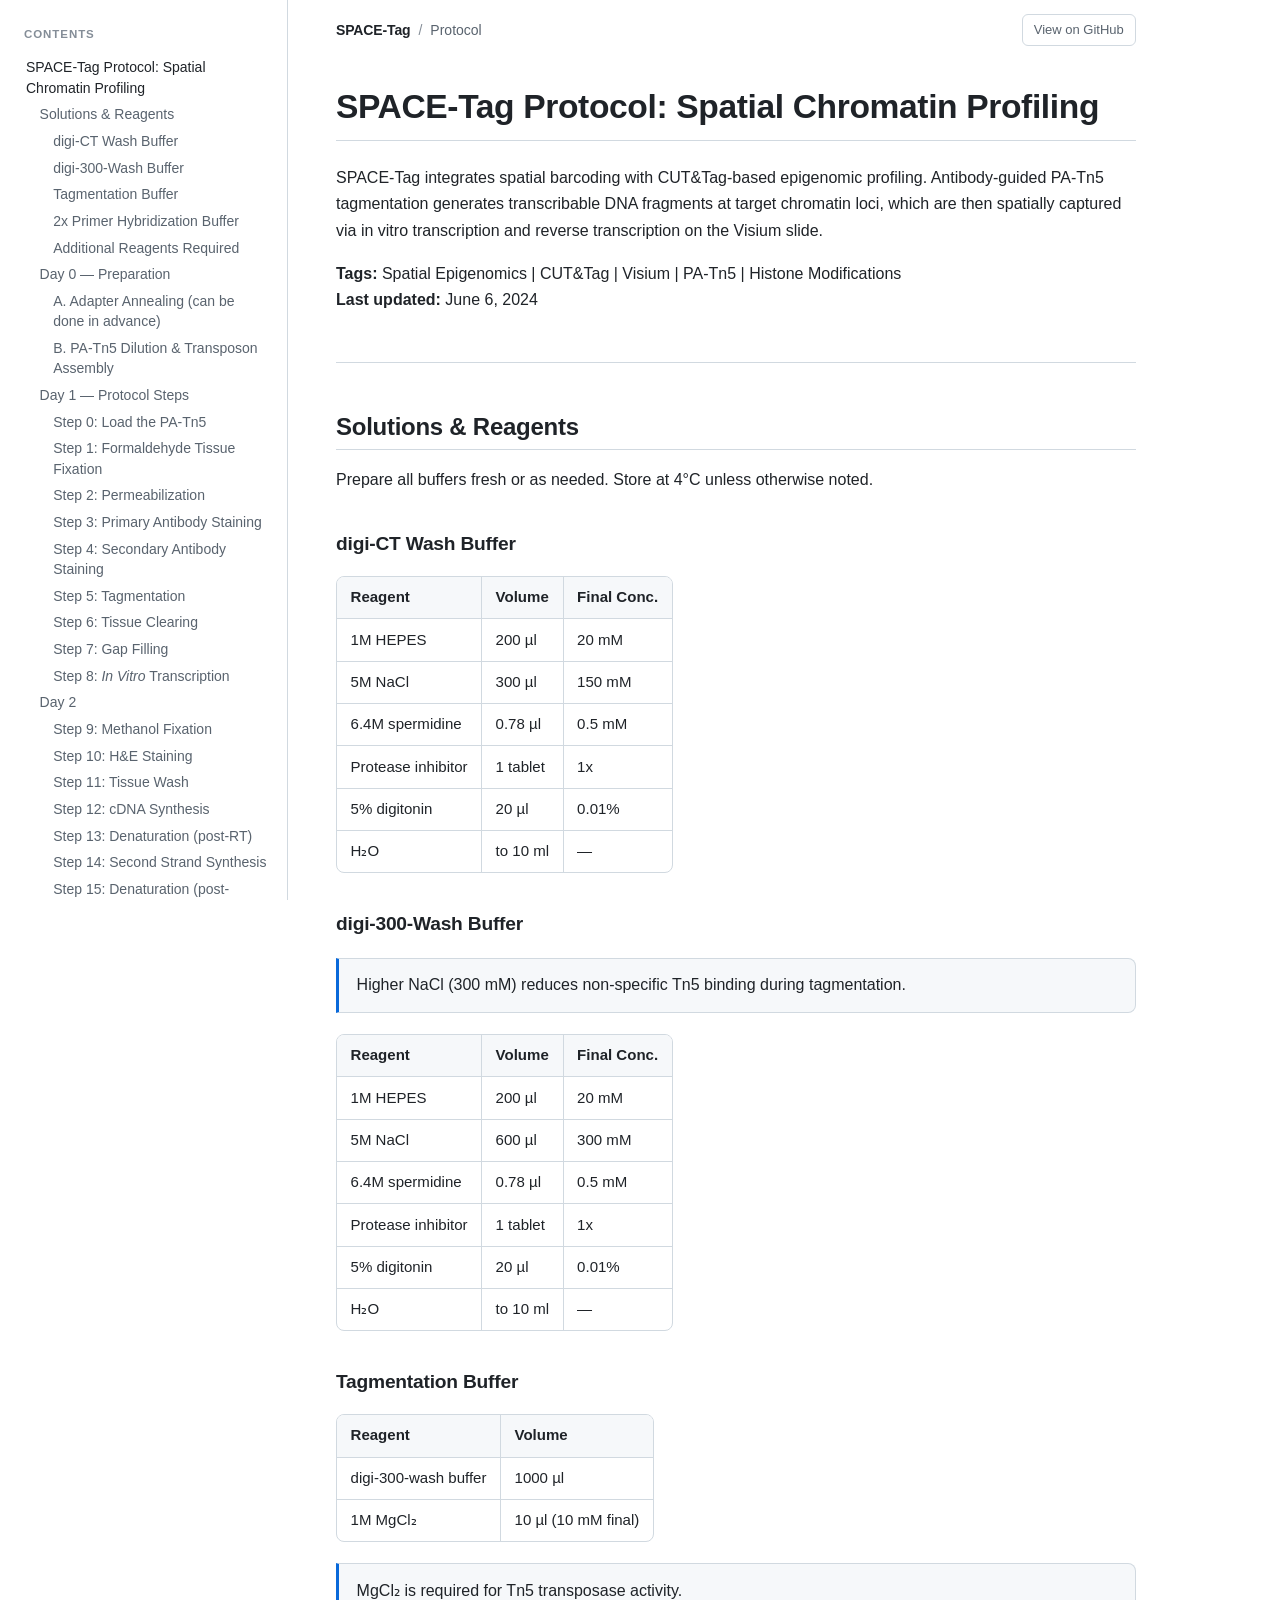
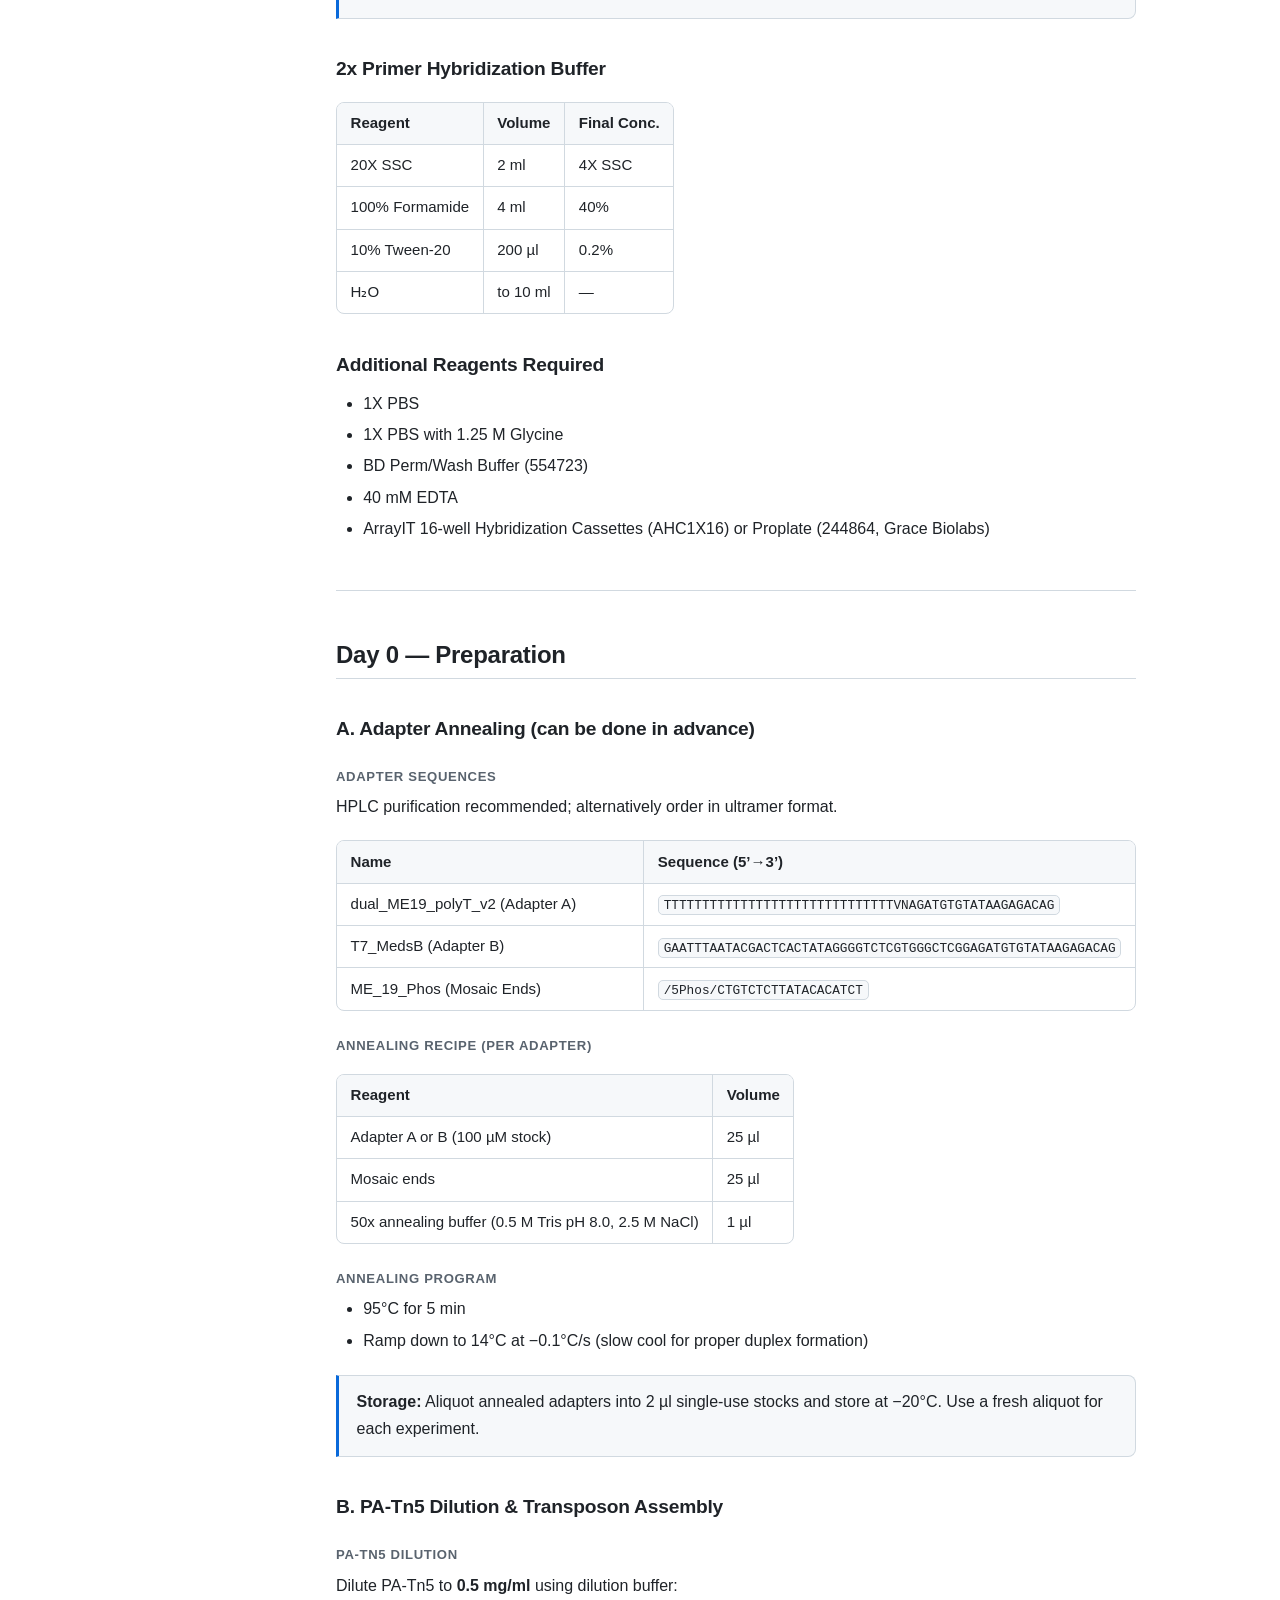
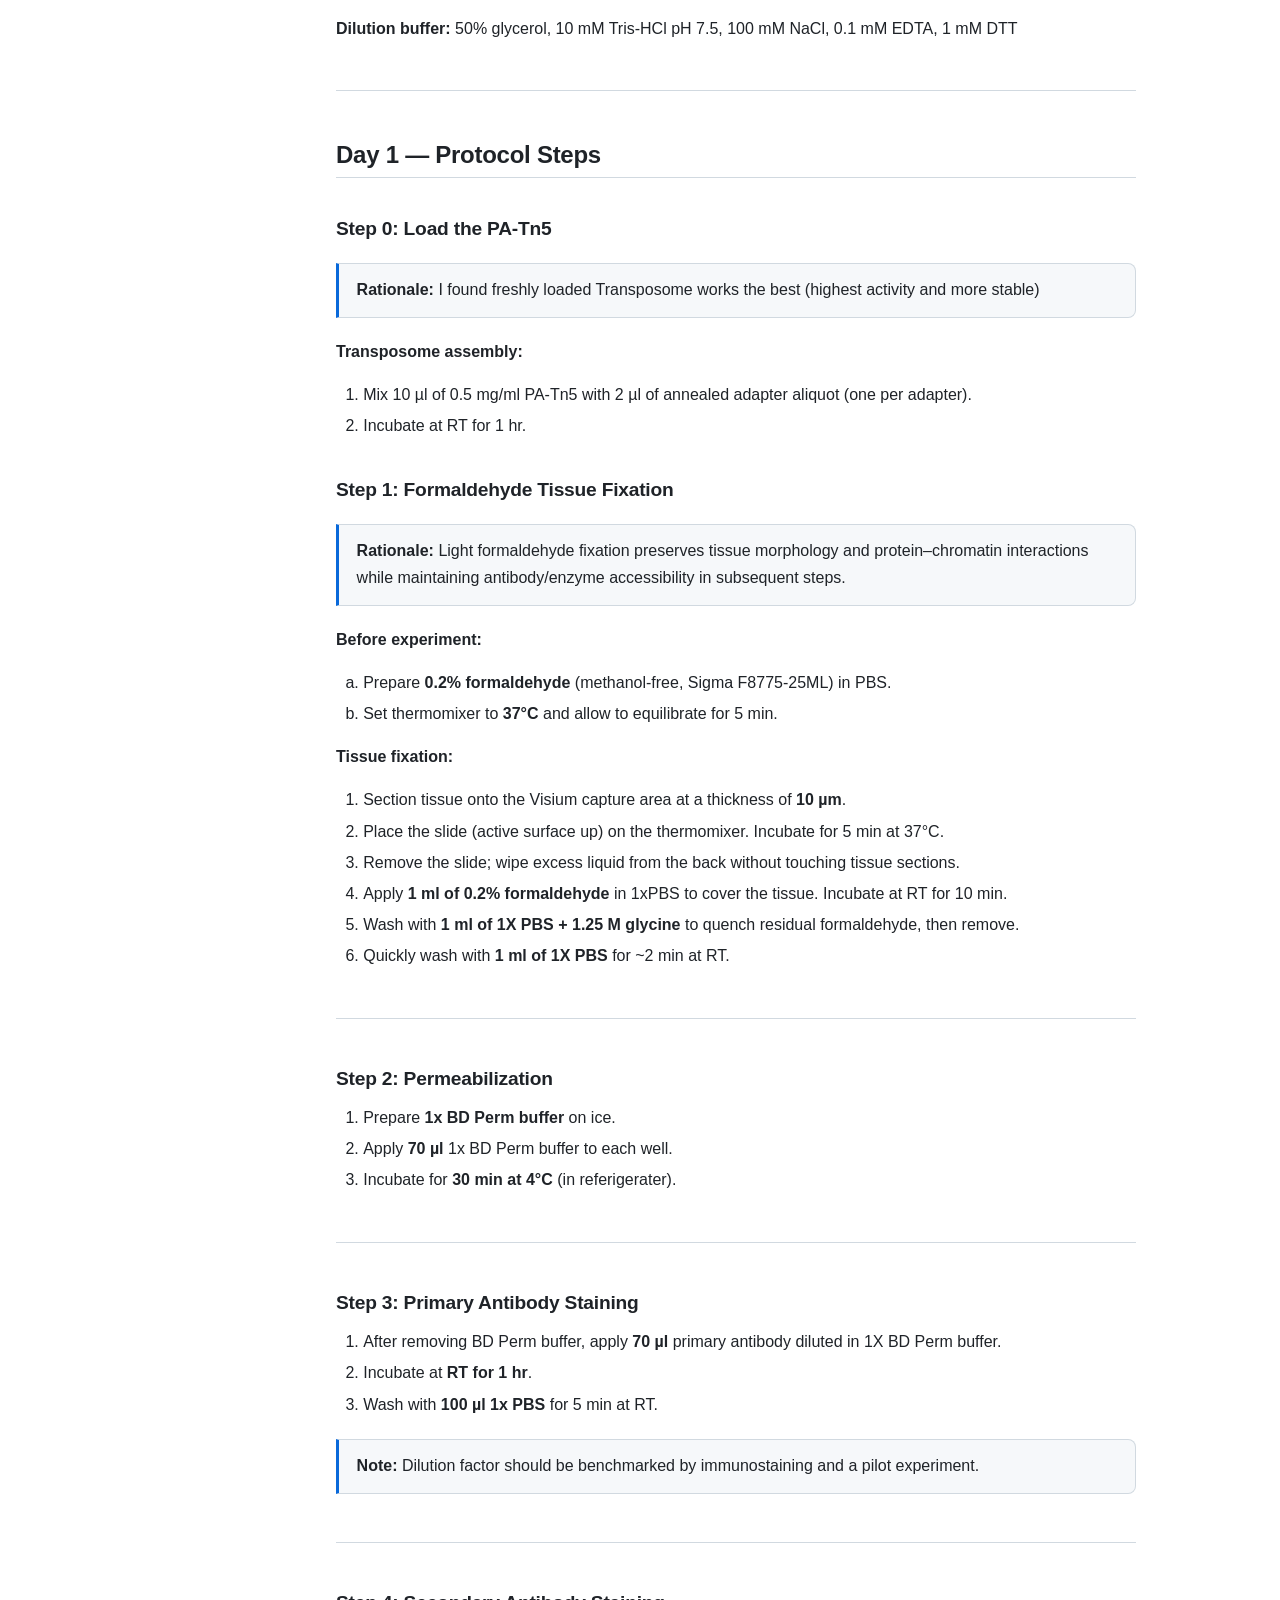
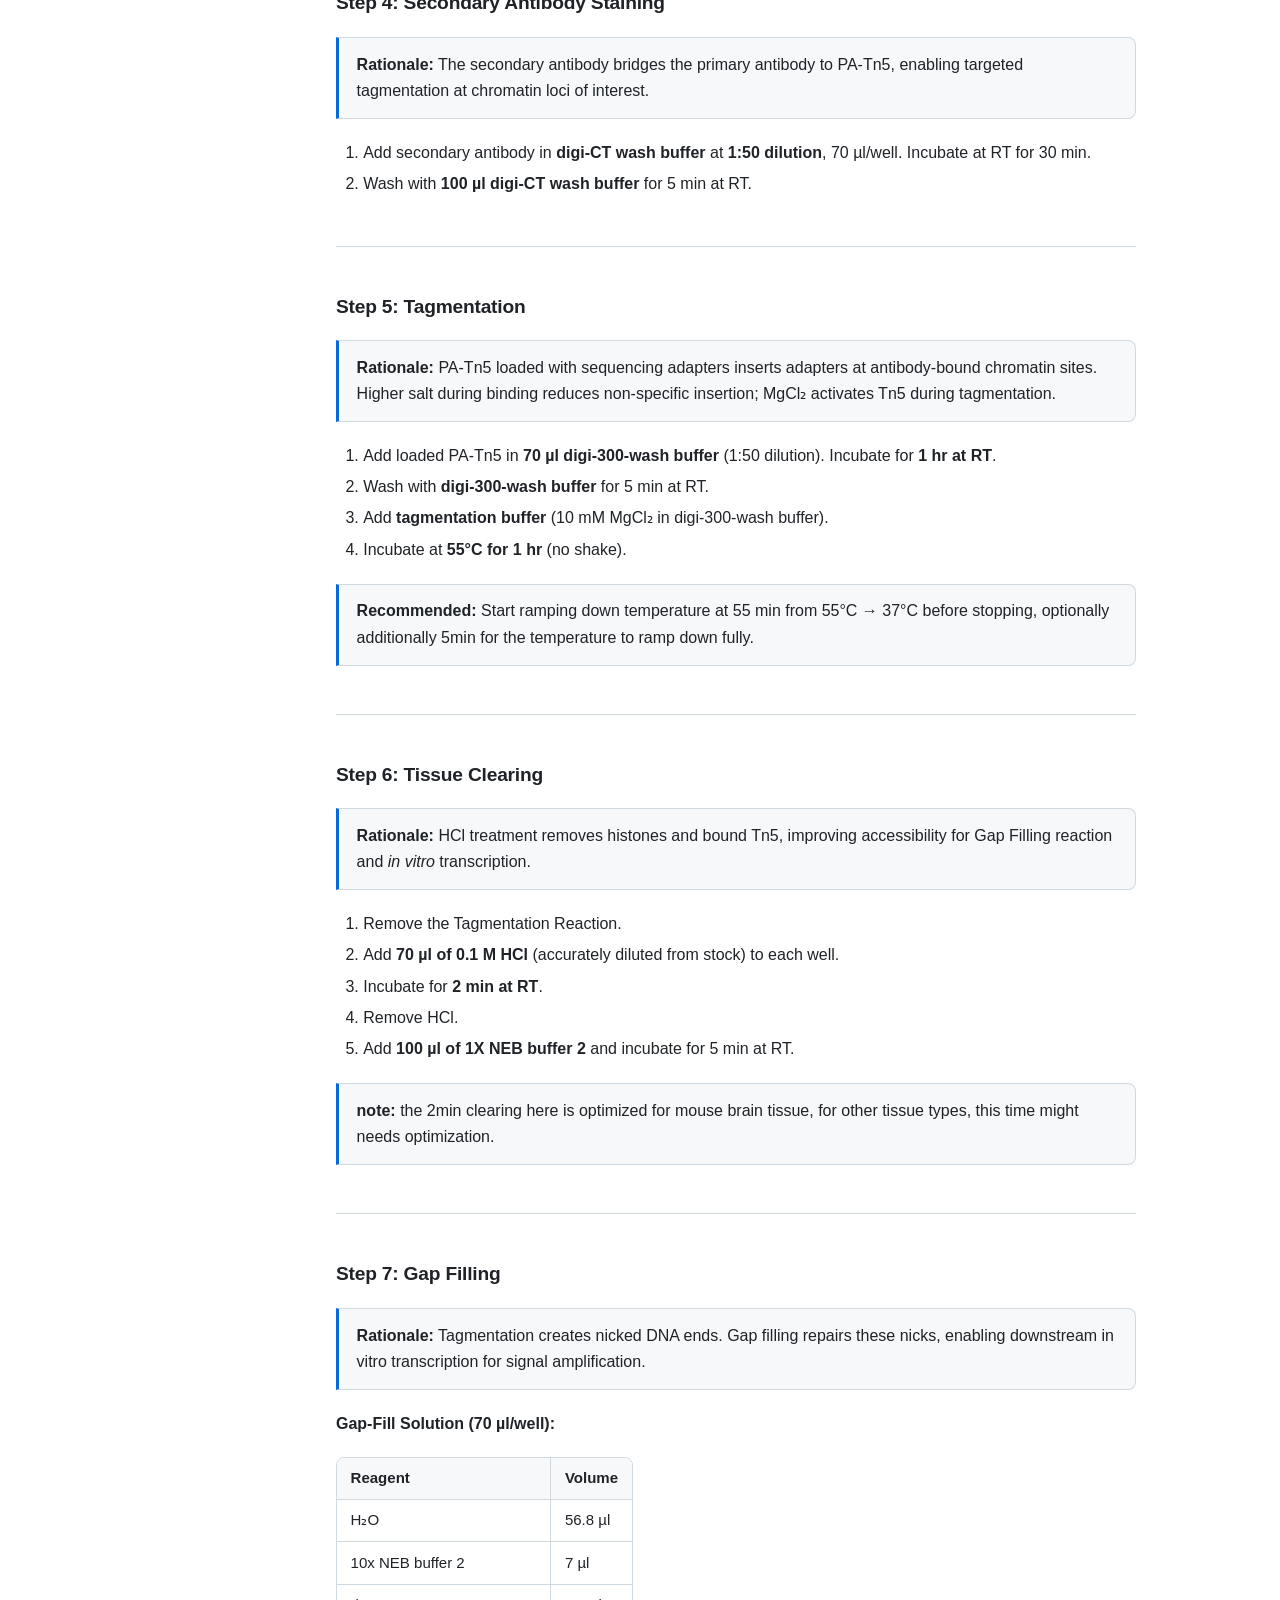
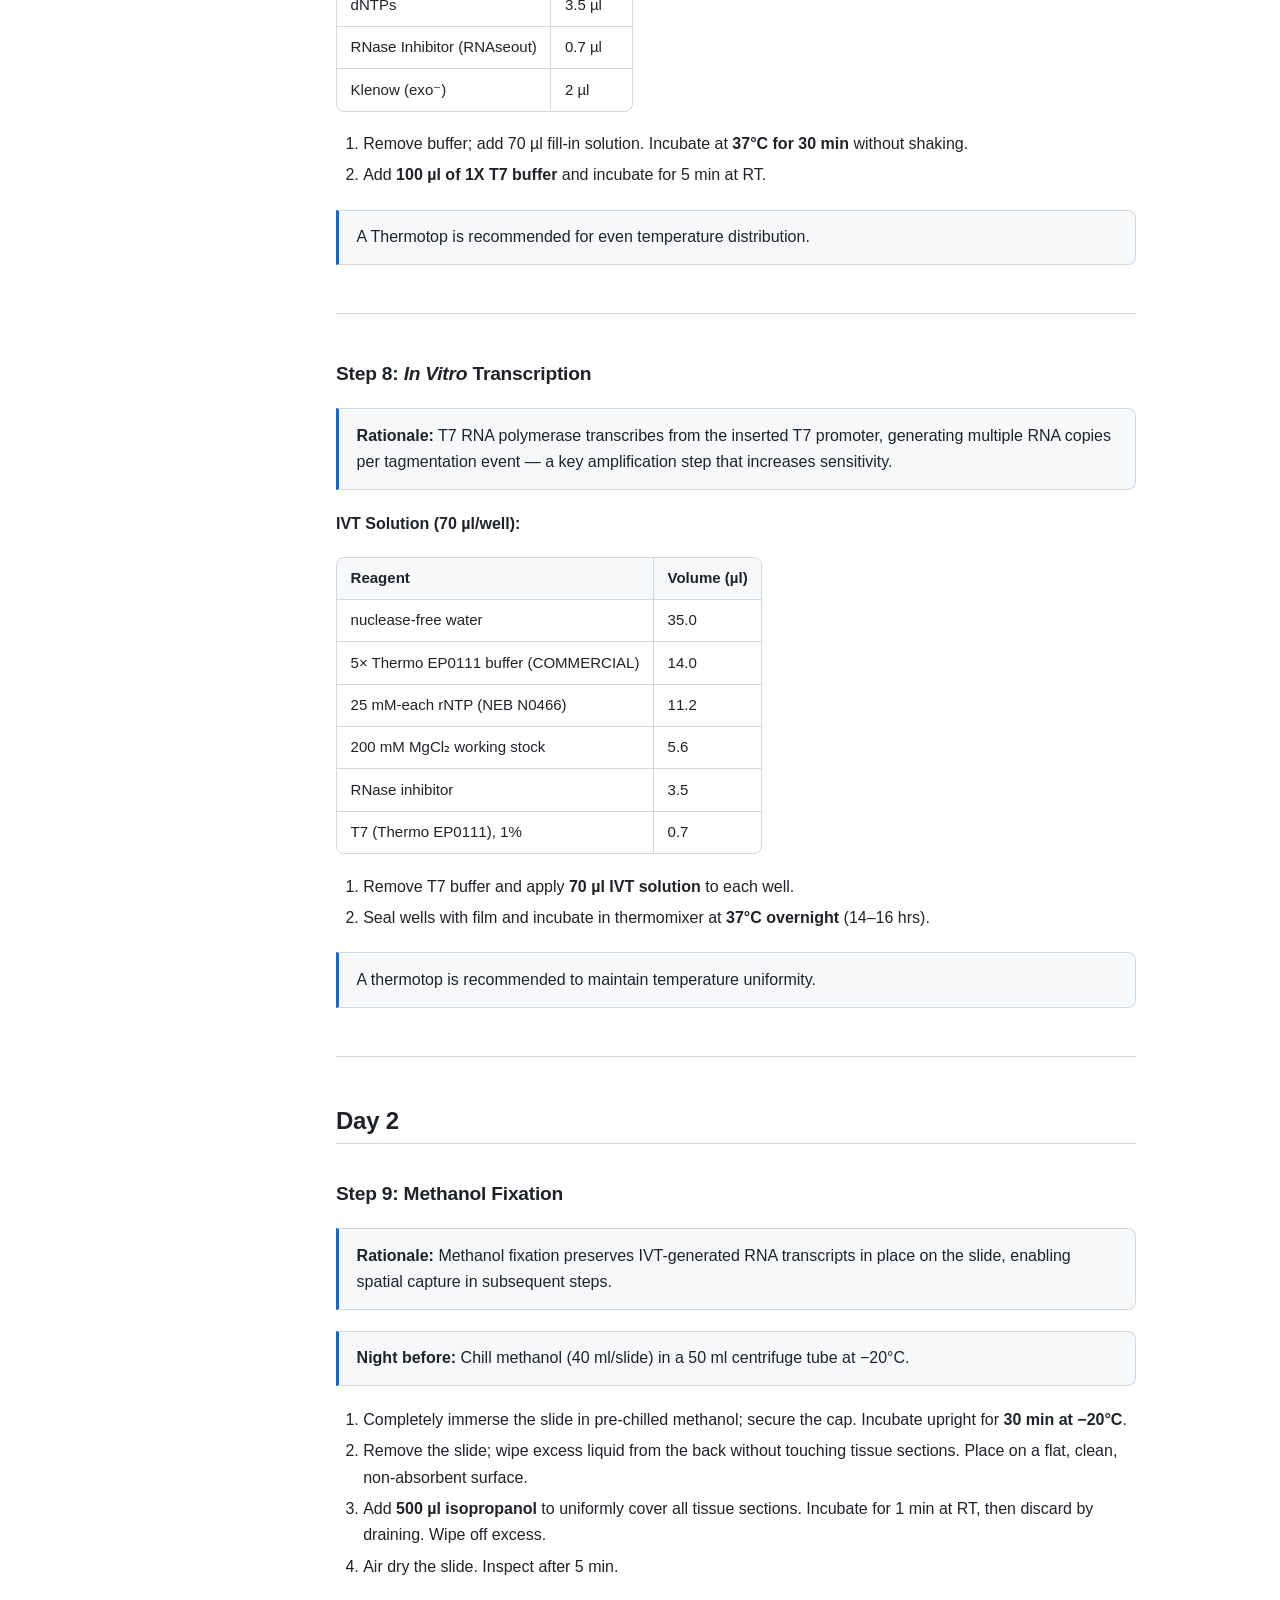
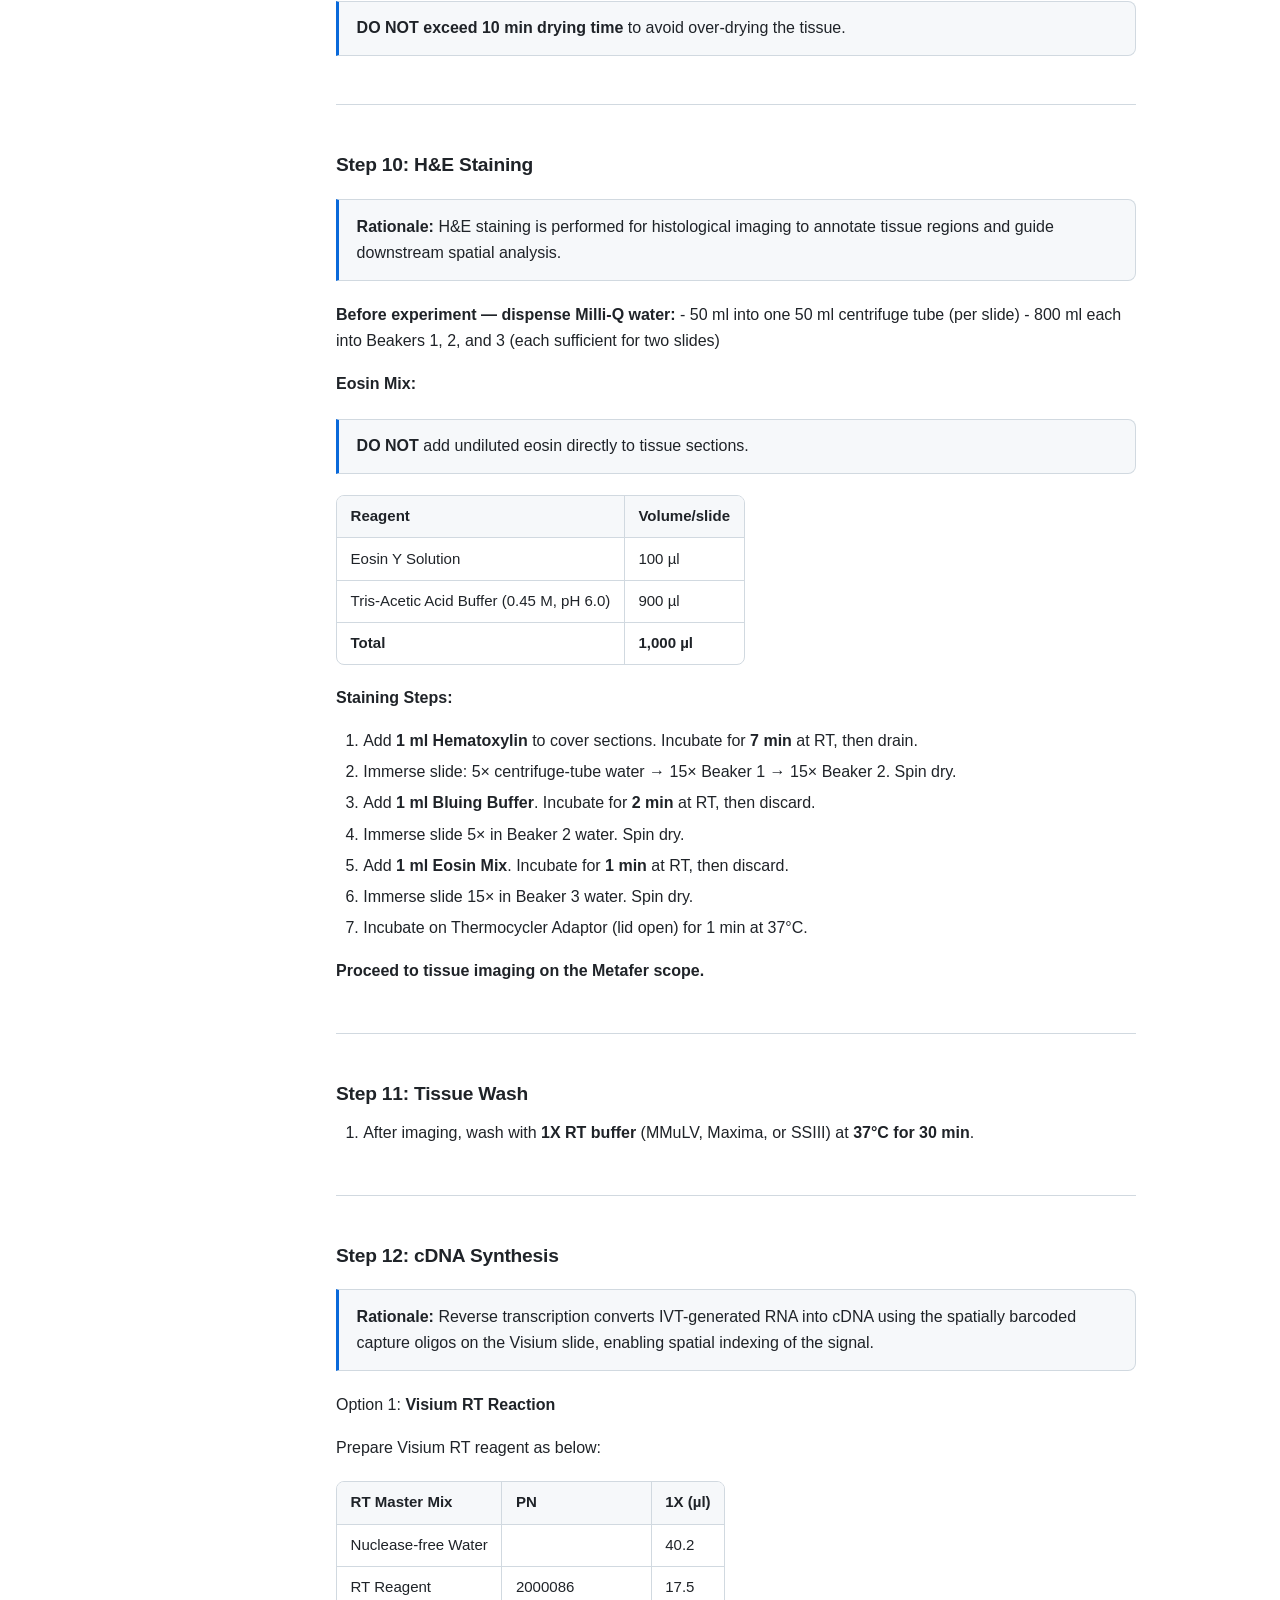
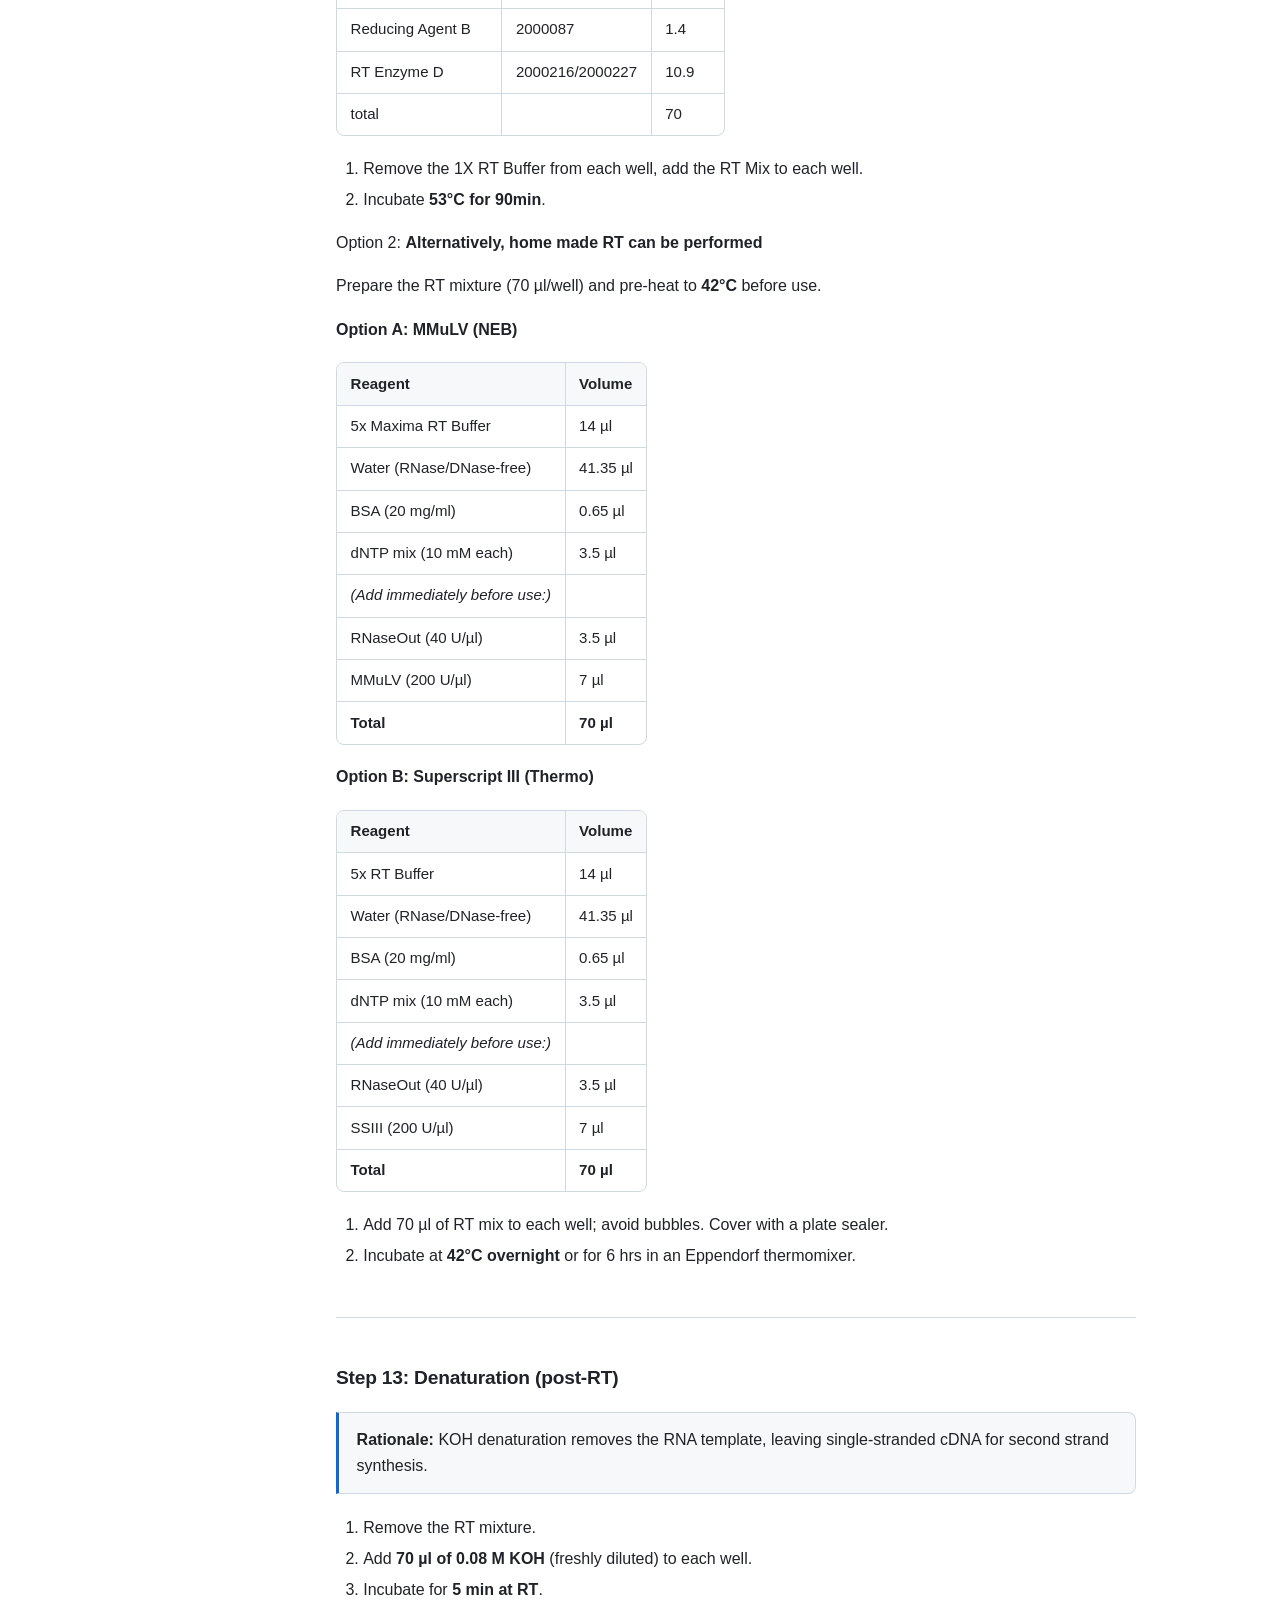
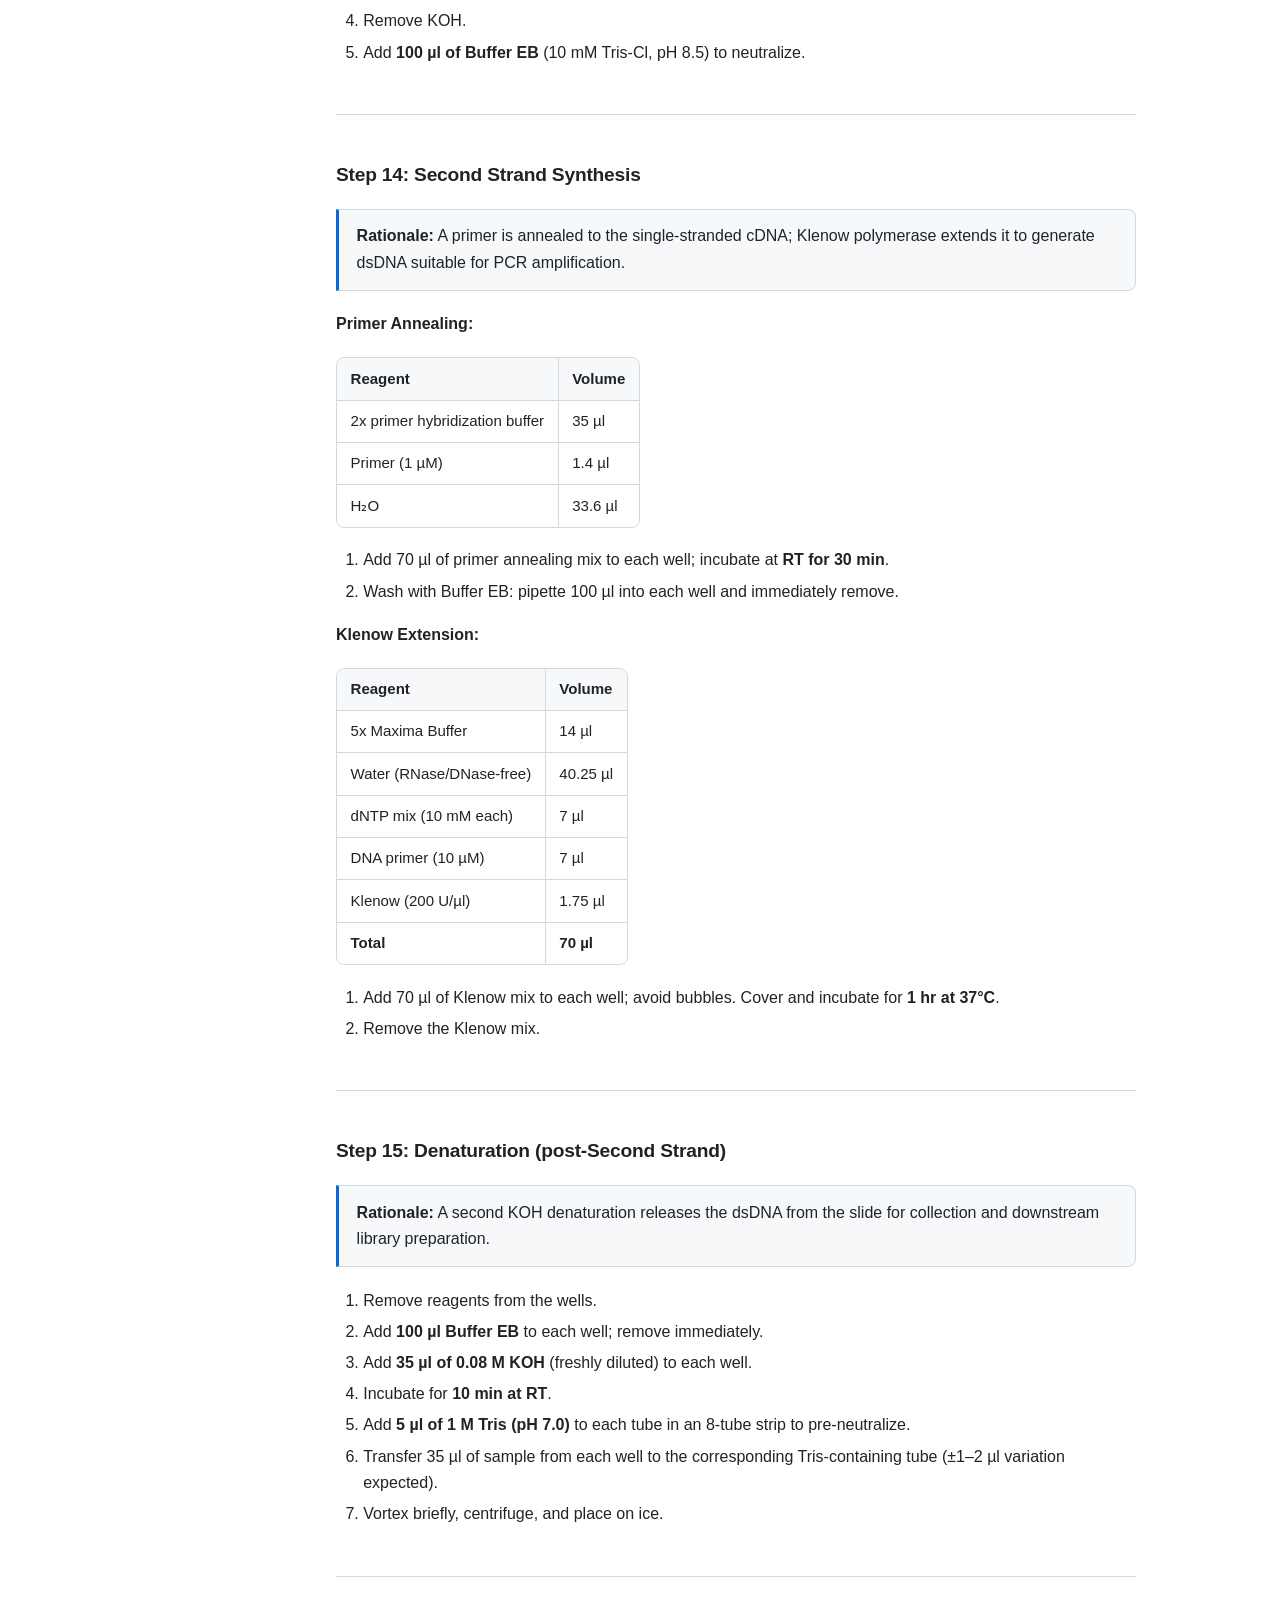
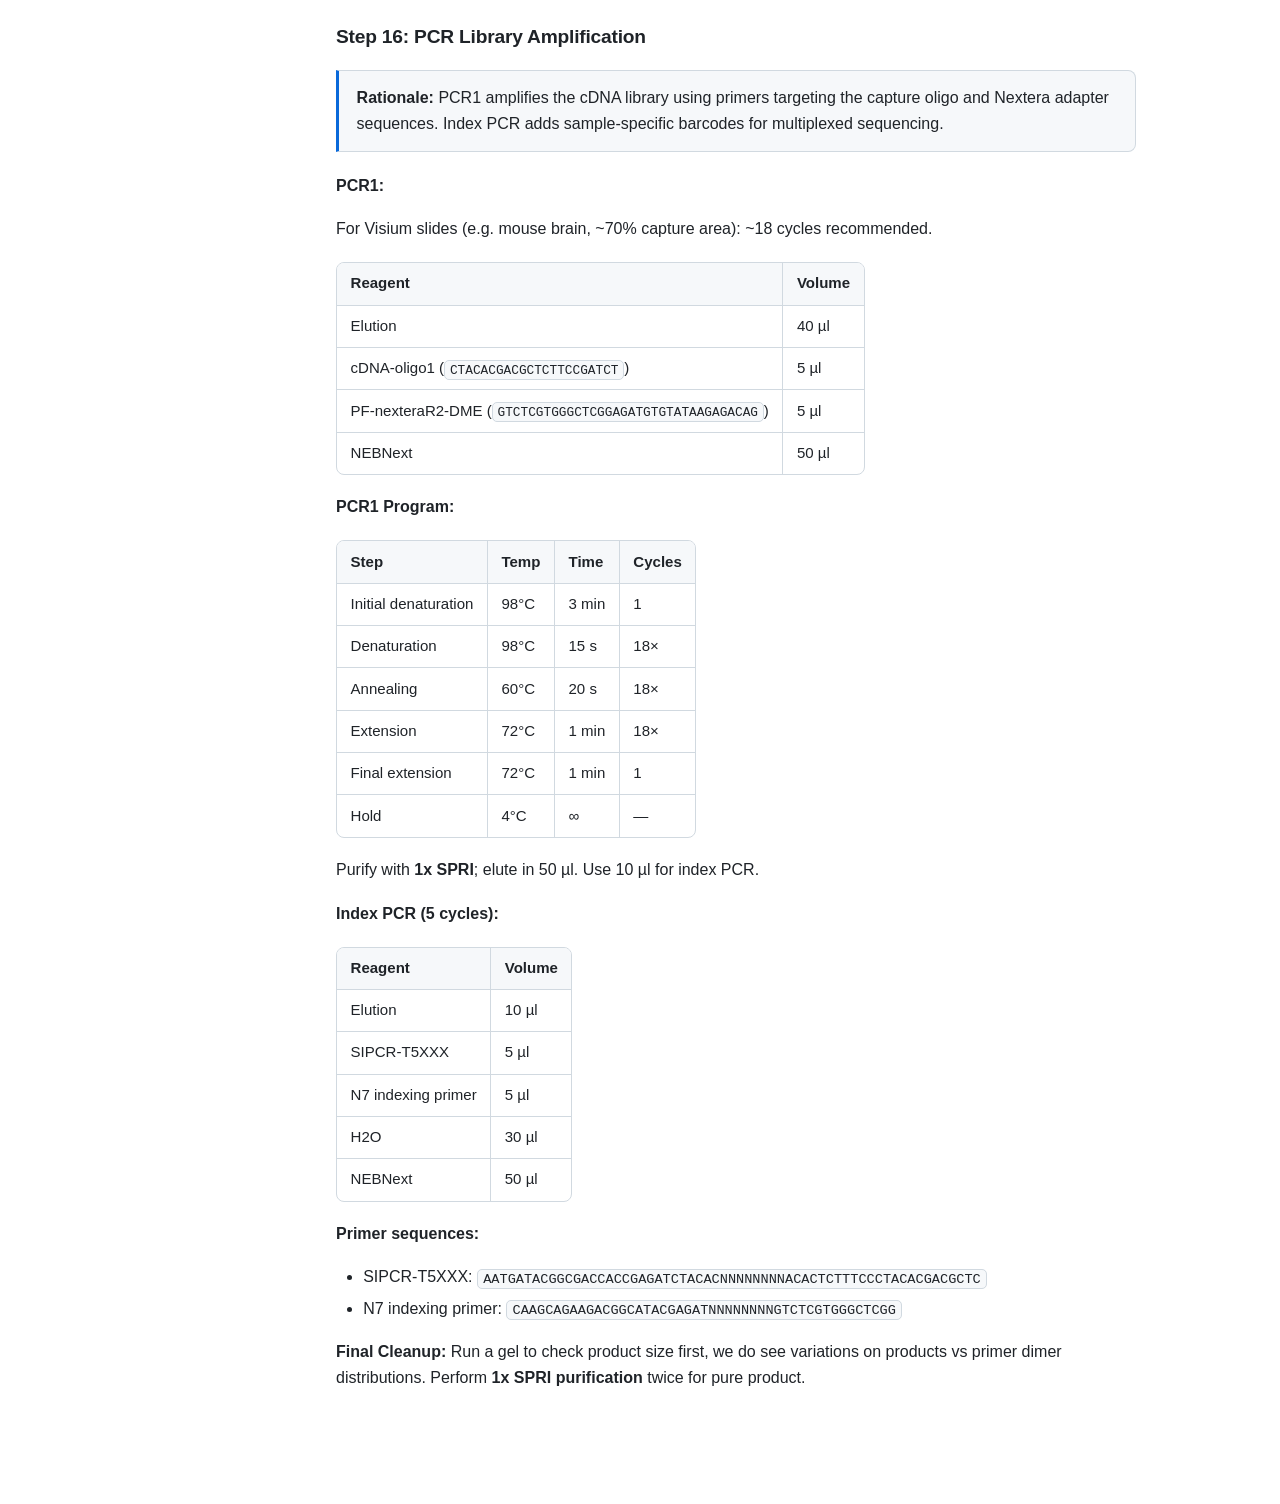
==== commit 2b065d0f: "update protocol 2026-09-02" ====
--- a/index.html
+++ b/index.html
@@ -1224,7 +1224,7 @@
 </tr>
 <tr class="odd">
 <td>NEBNext</td>
-<td>25 µl</td>
+<td>50 µl</td>
 </tr>
 </tbody>
 </table>
@@ -1237,7 +1237,7 @@
 </ul>
 <p><strong>Final Cleanup:</strong> Run a gel to check product size
 first, we do see variations on products vs primer dimer distributions.
-Perform <strong>0.65x SPRI purification</strong> (target product ~400bp)
-or a <strong>0.8x SPRI purification</strong> (target product ~300bp)</p>
+Perform <strong>1x SPRI purification</strong> twice for pure
+product.</p>
 </body>
 </html>
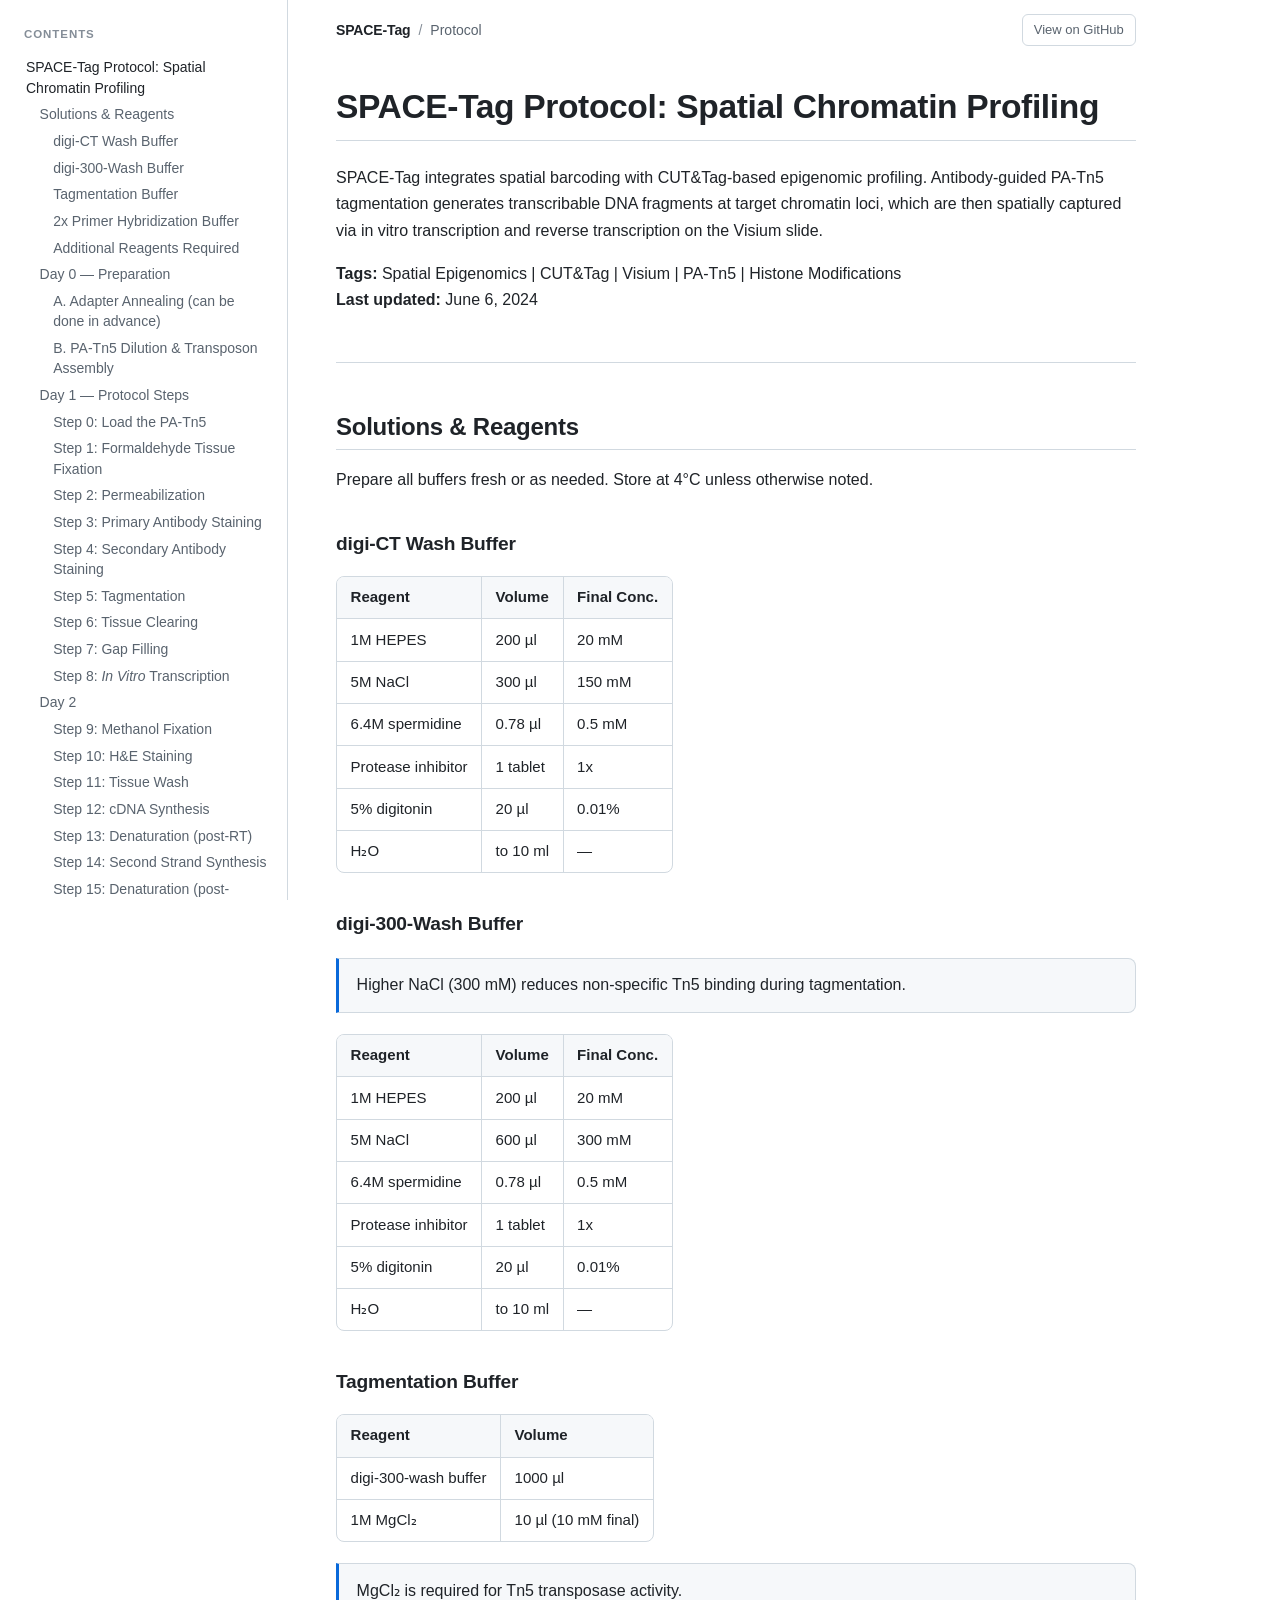
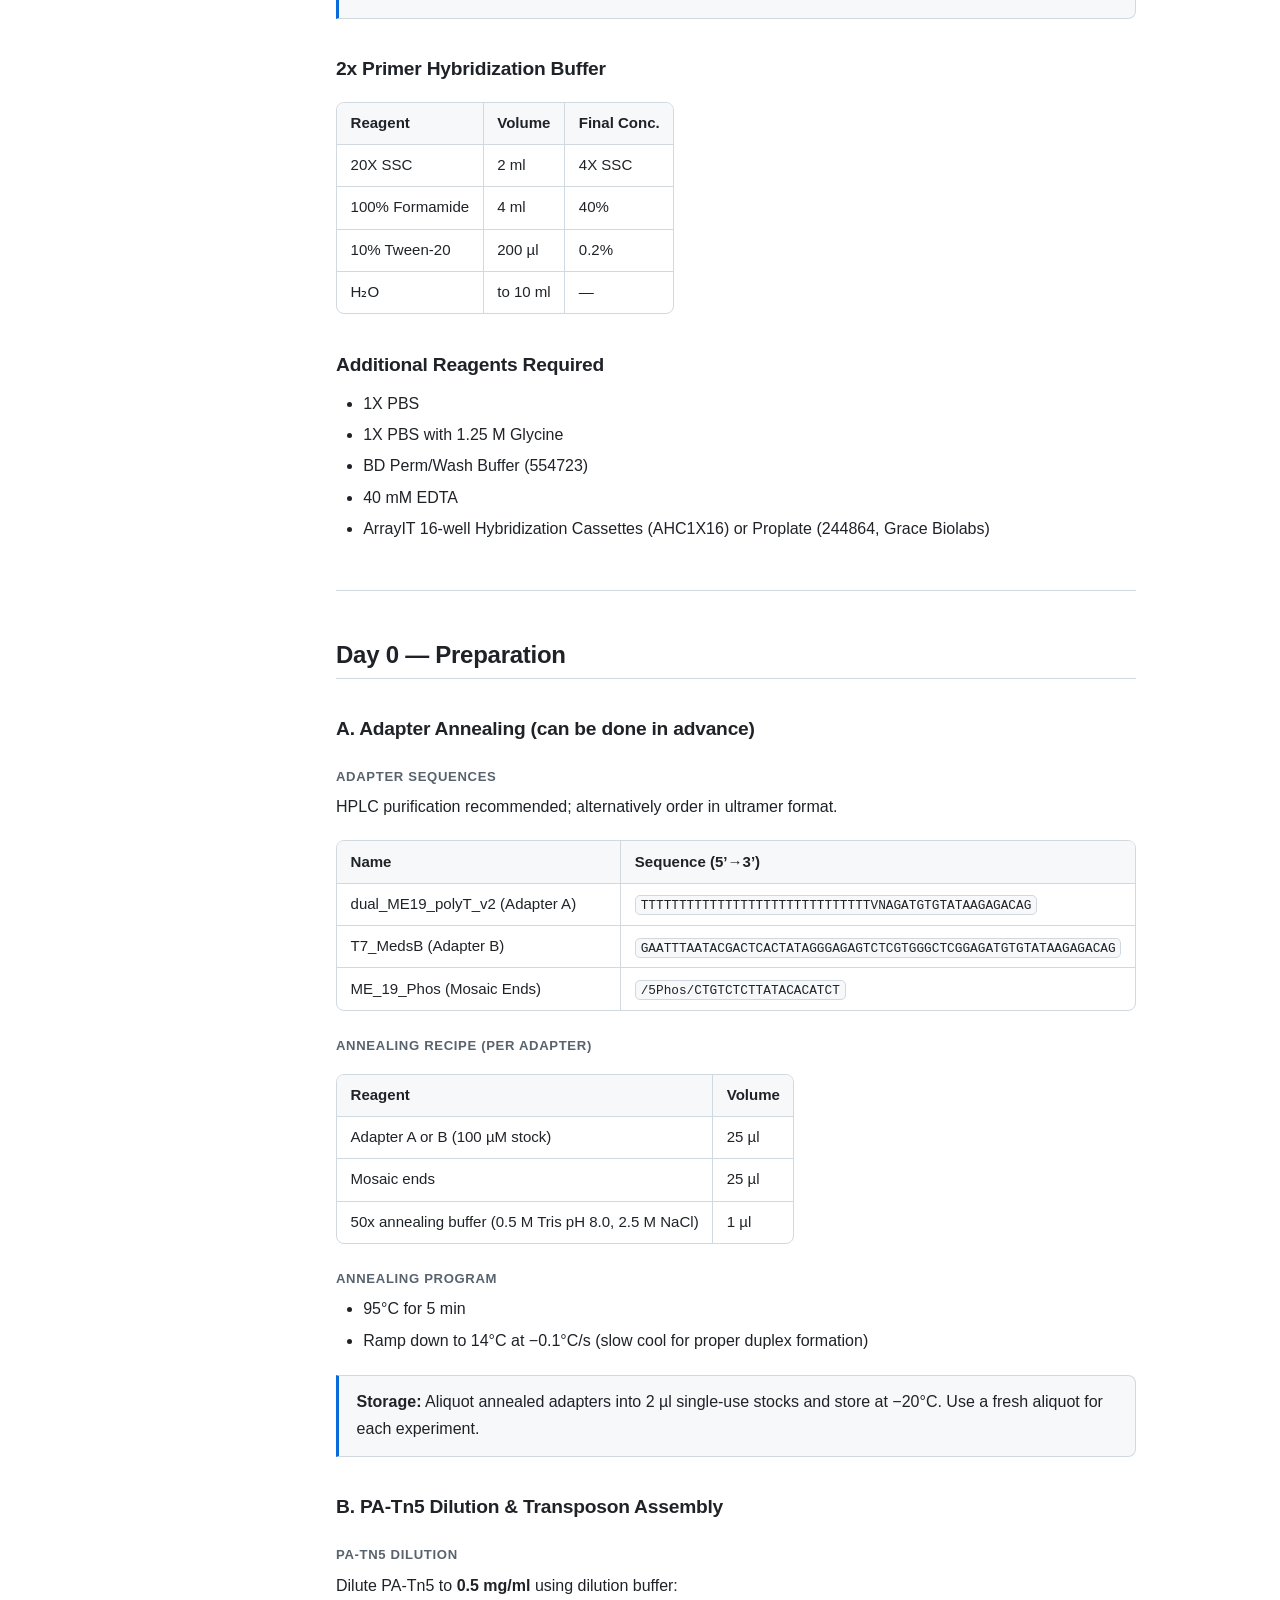
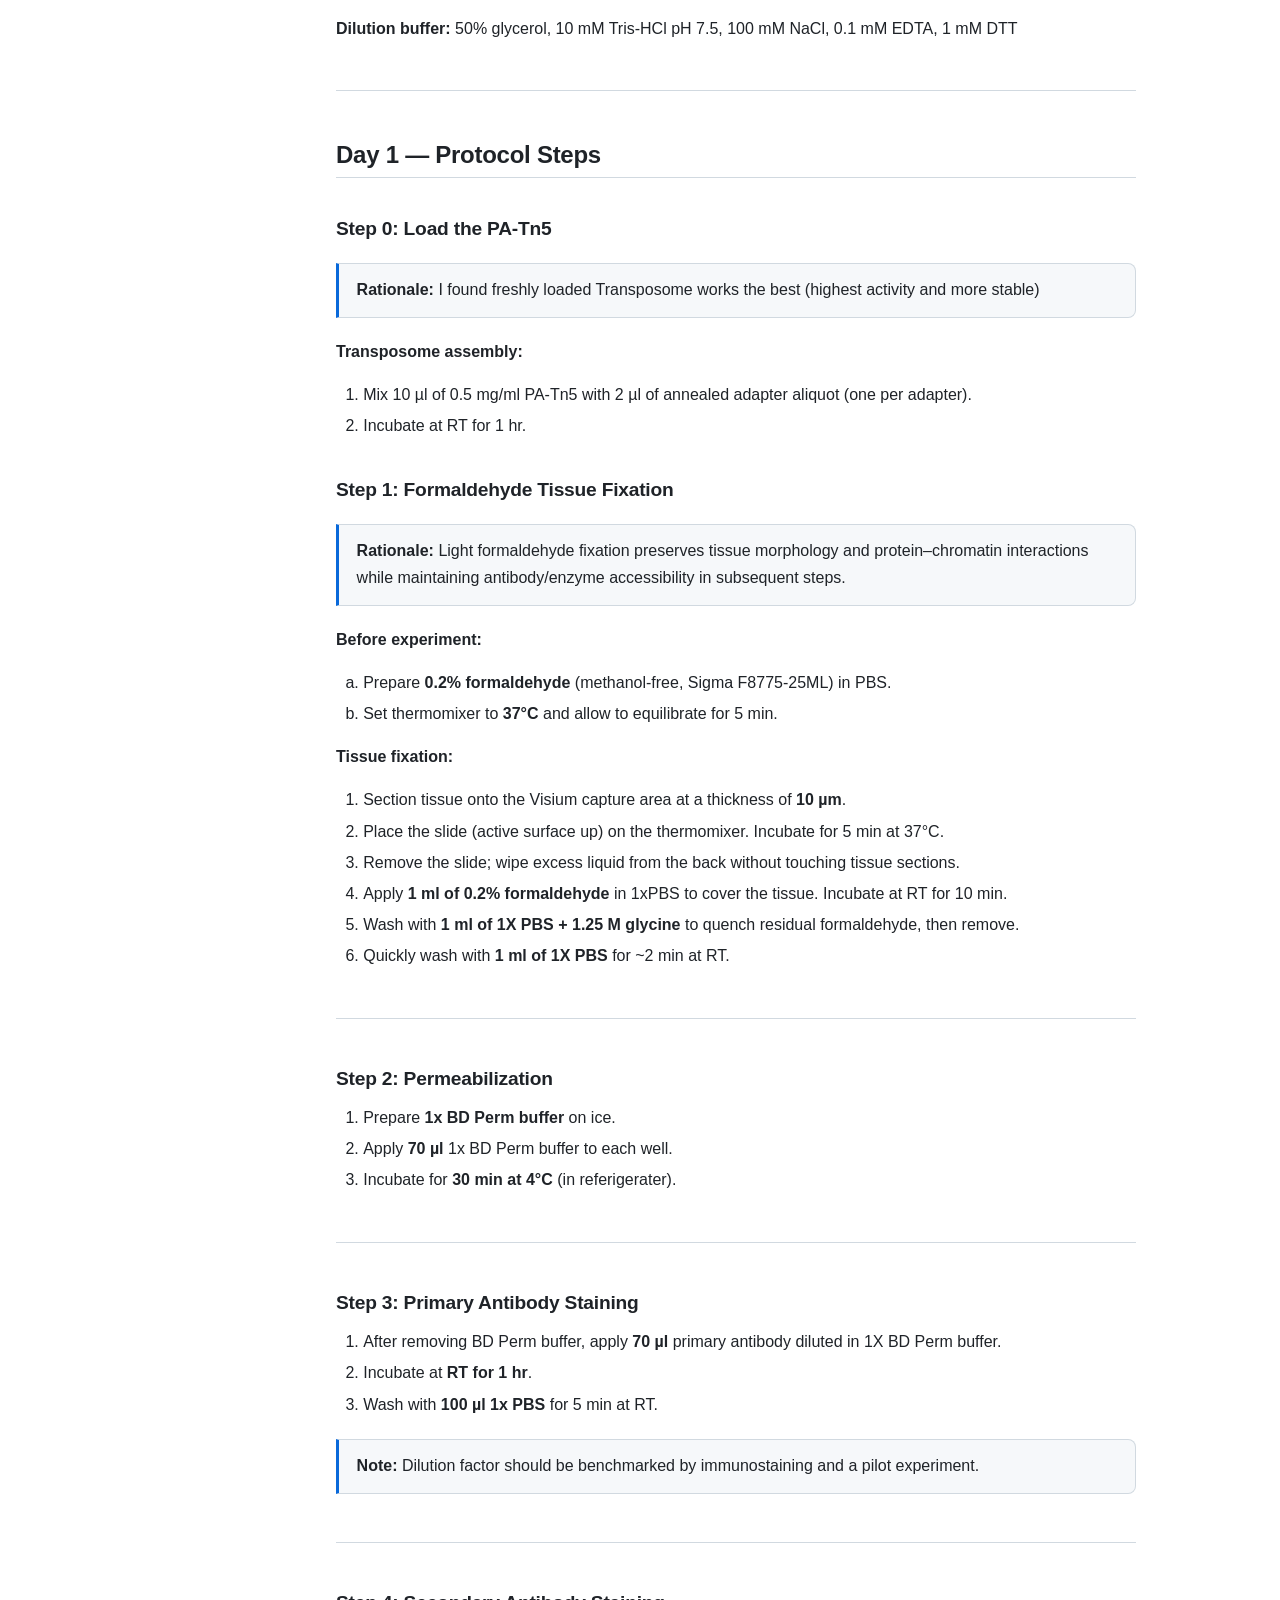
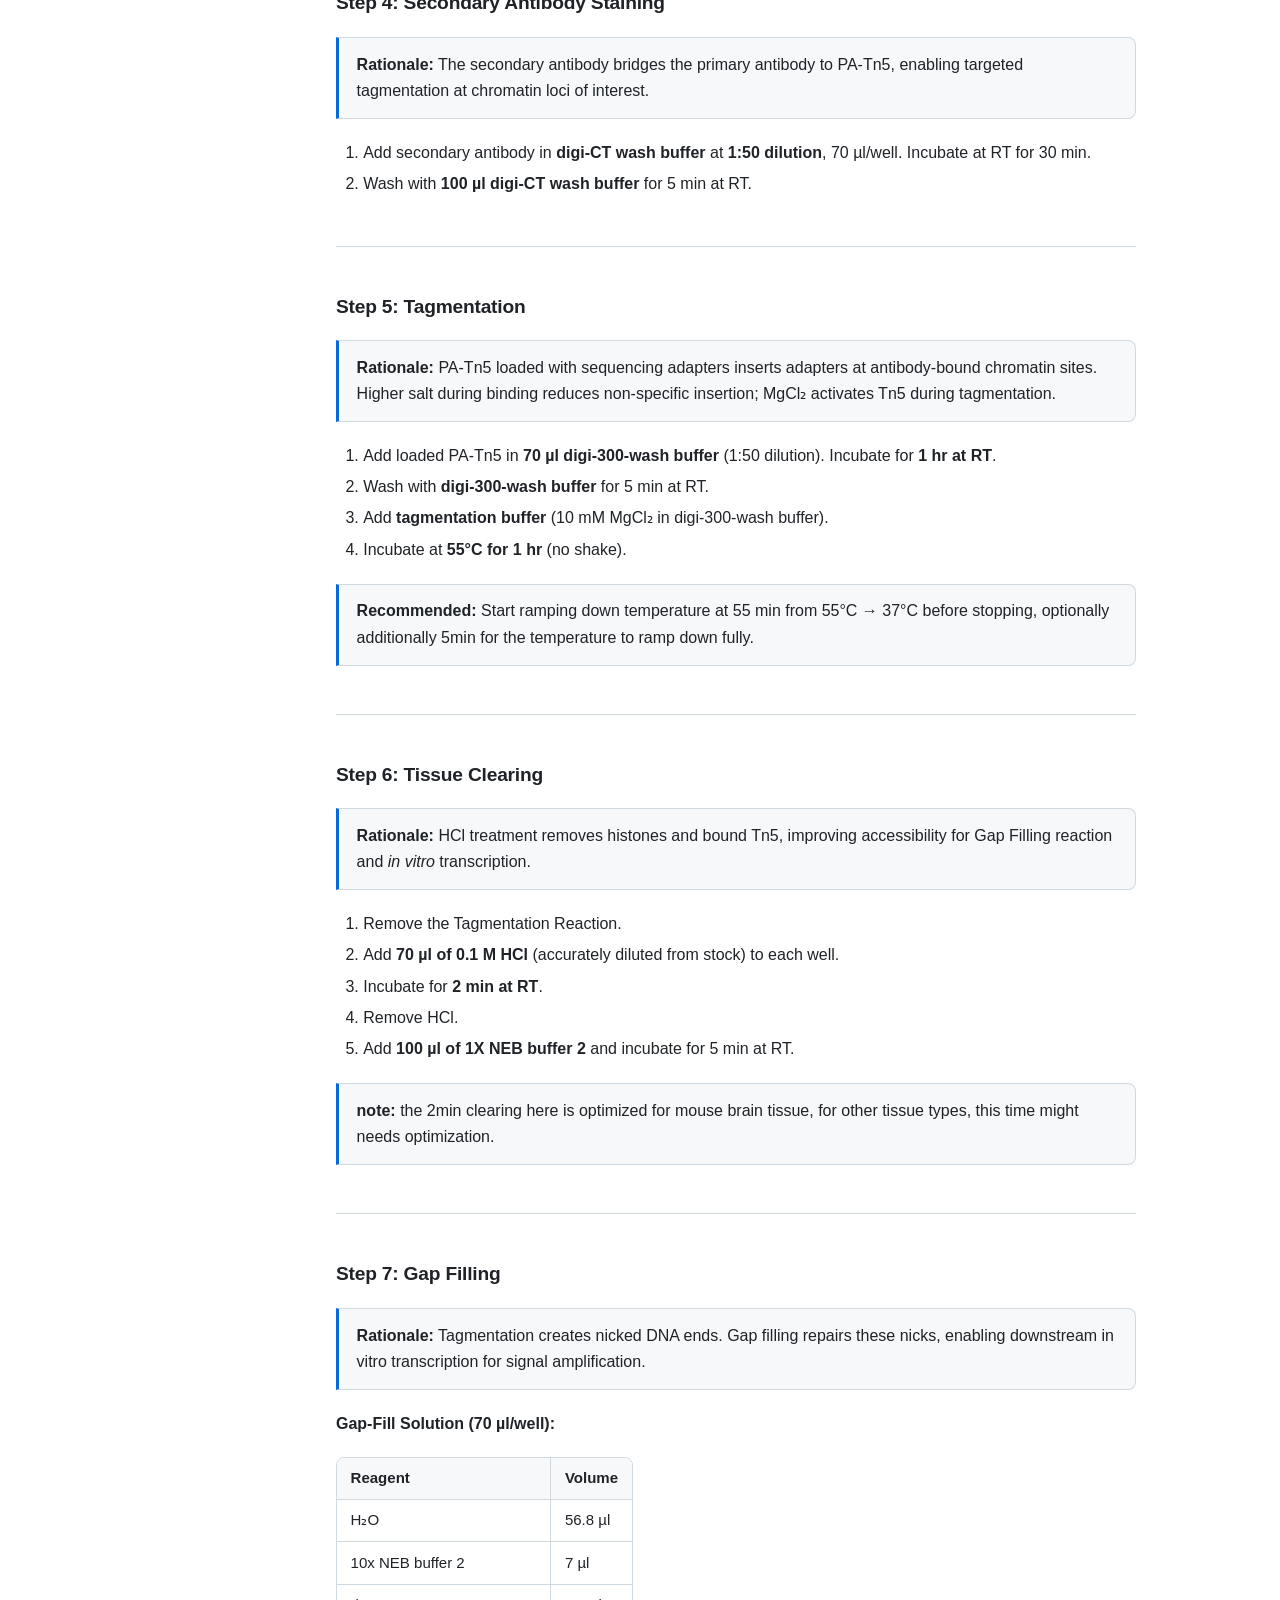
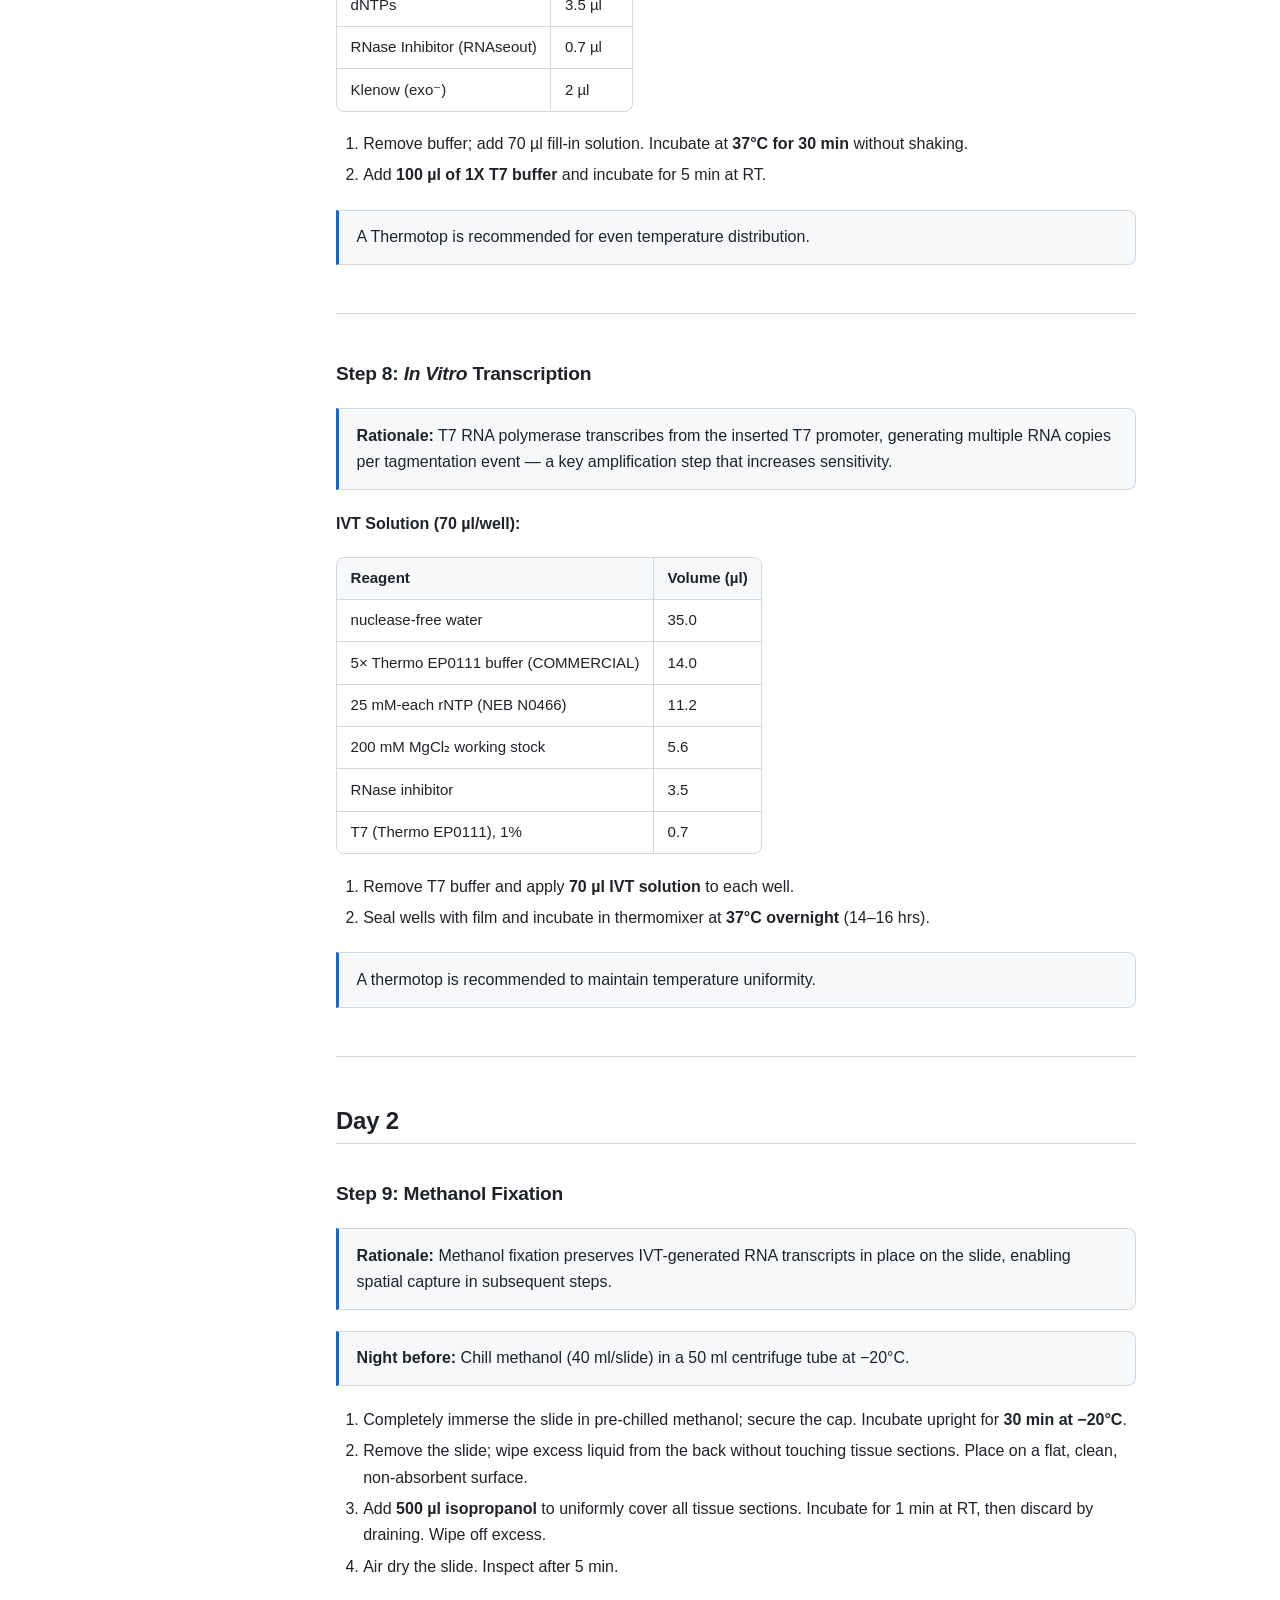
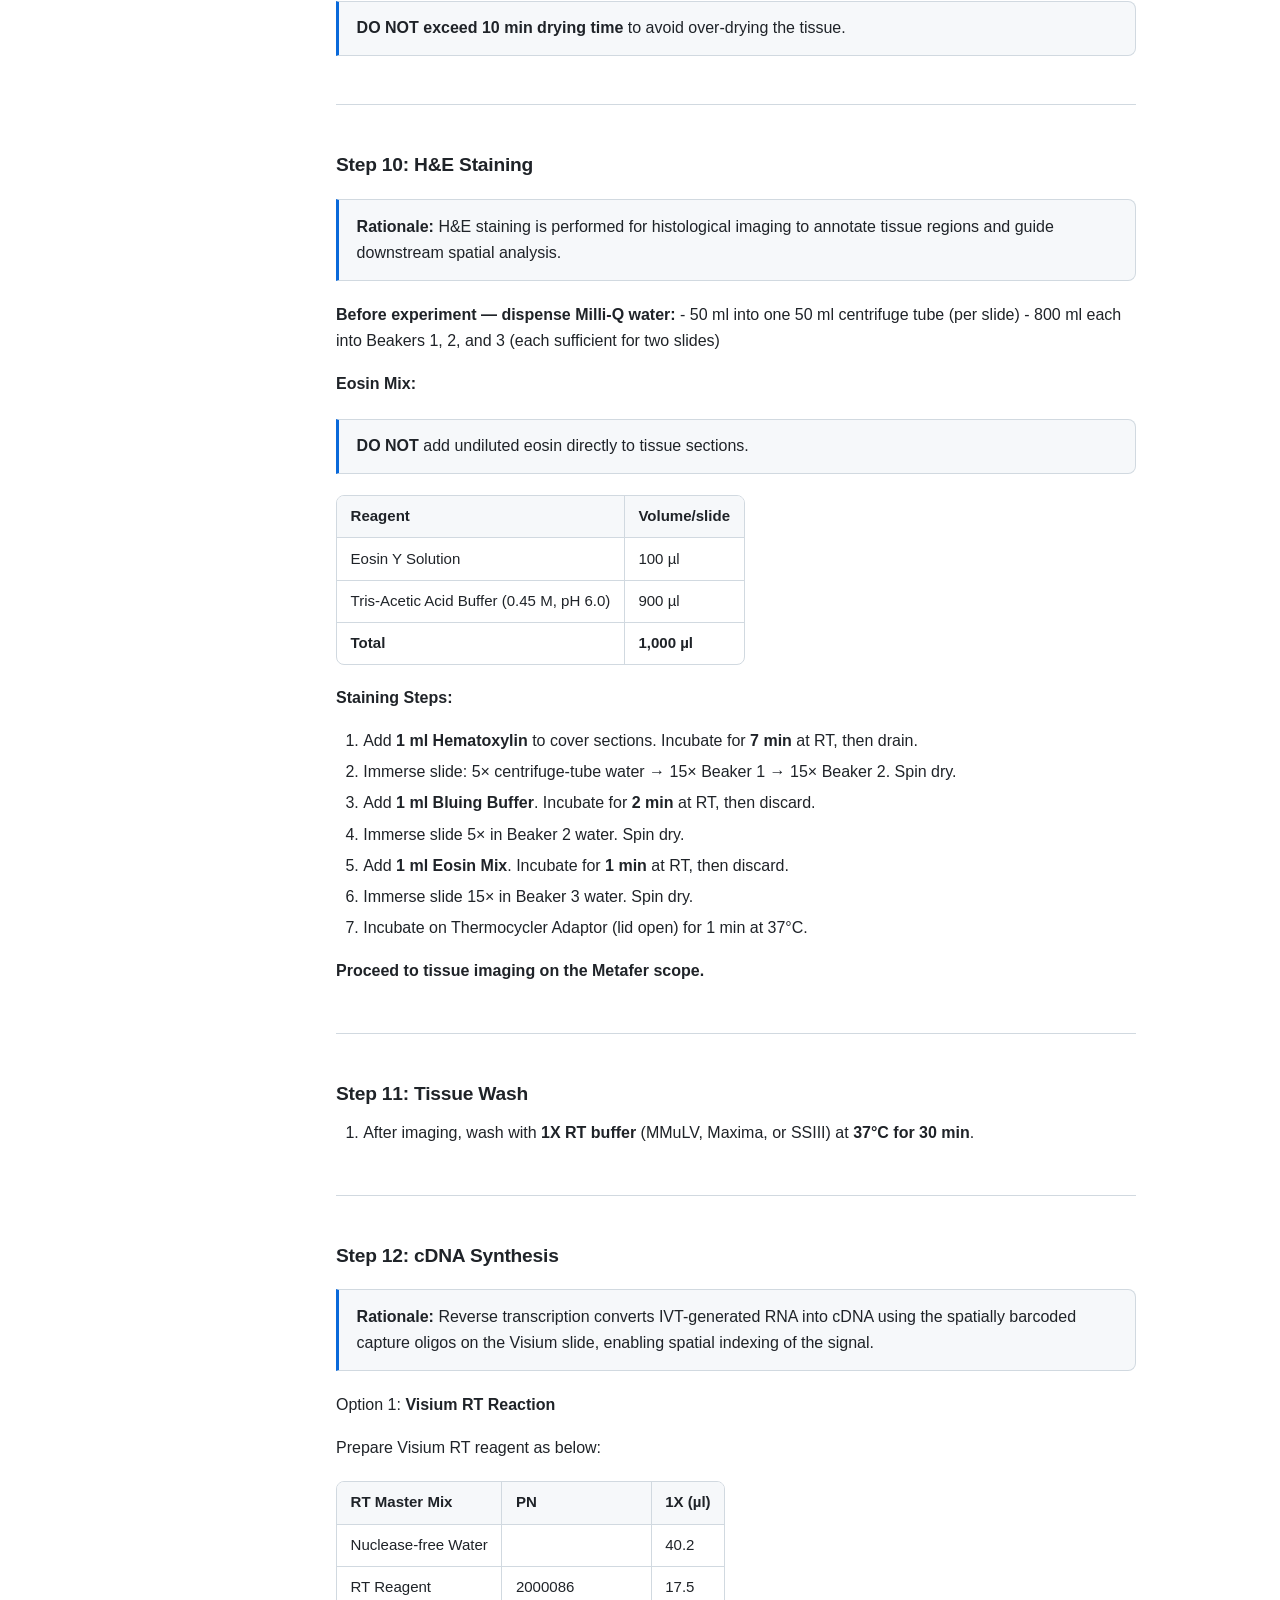
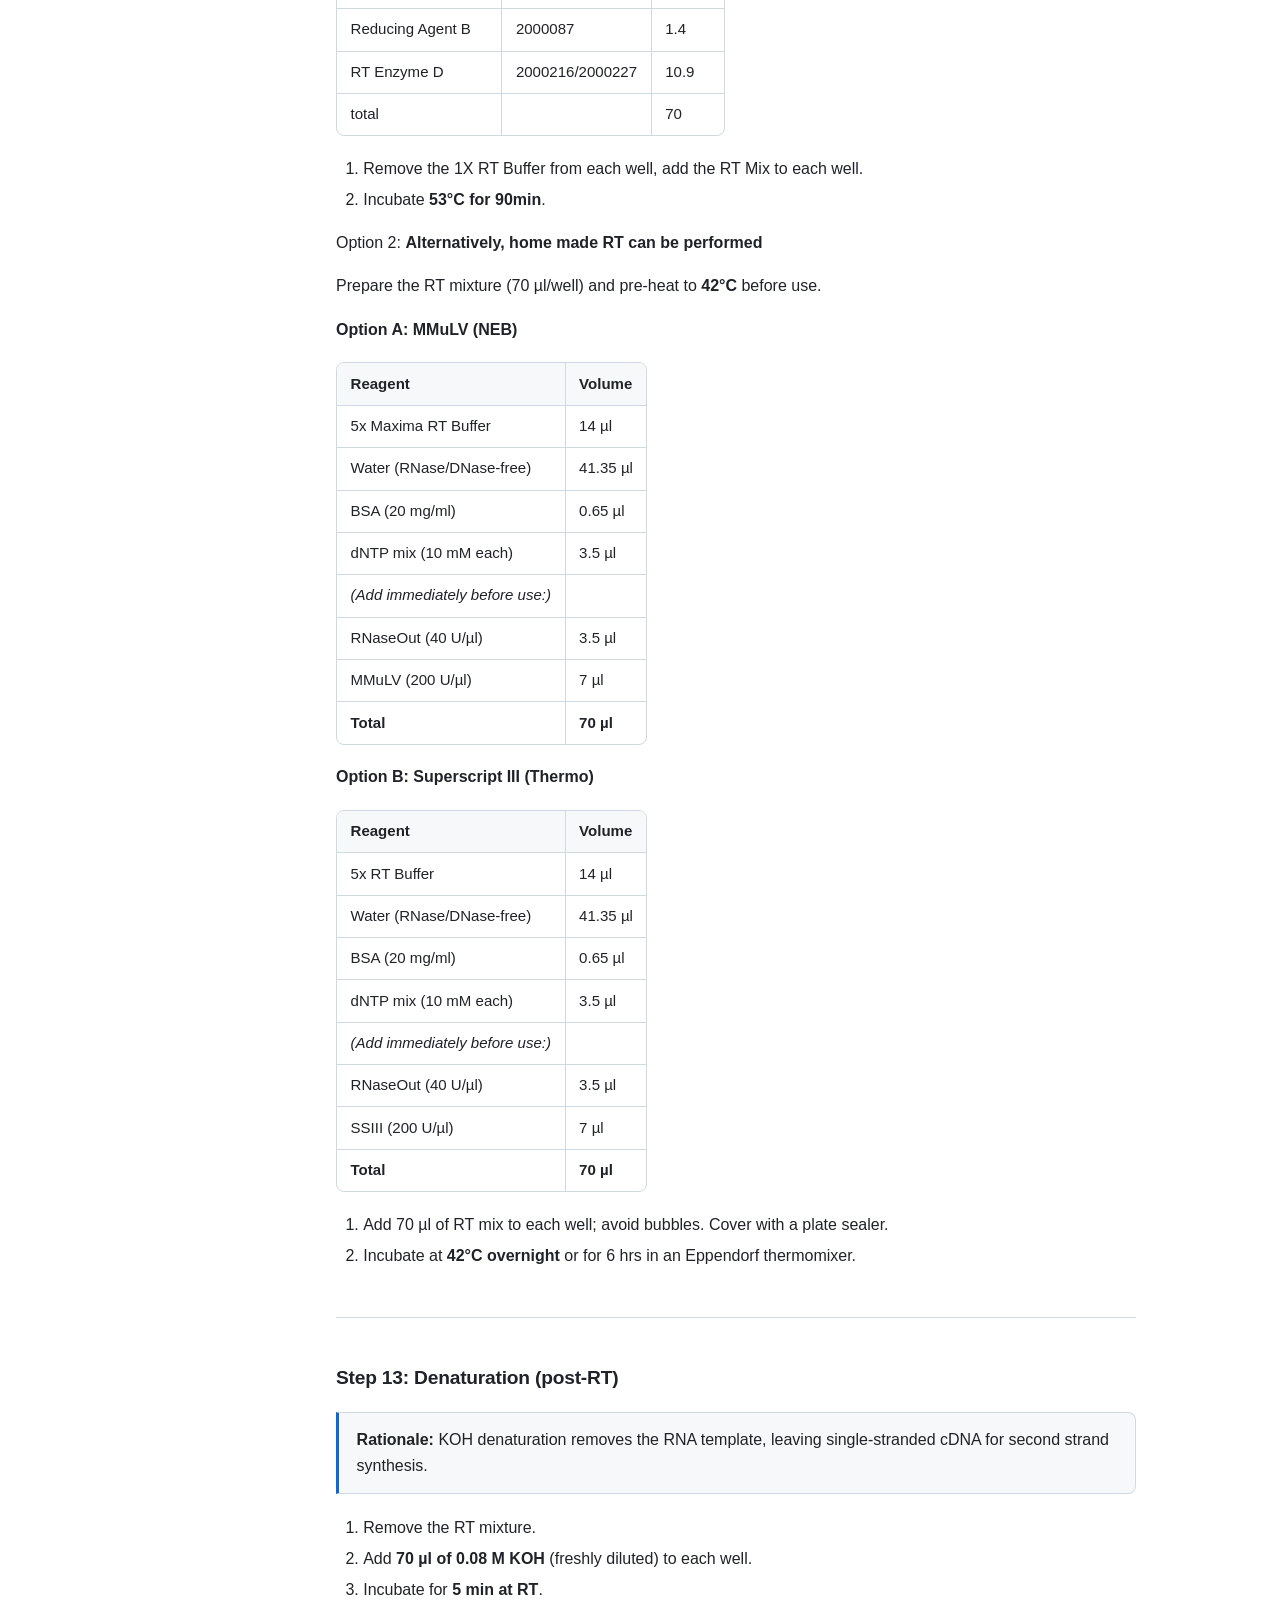
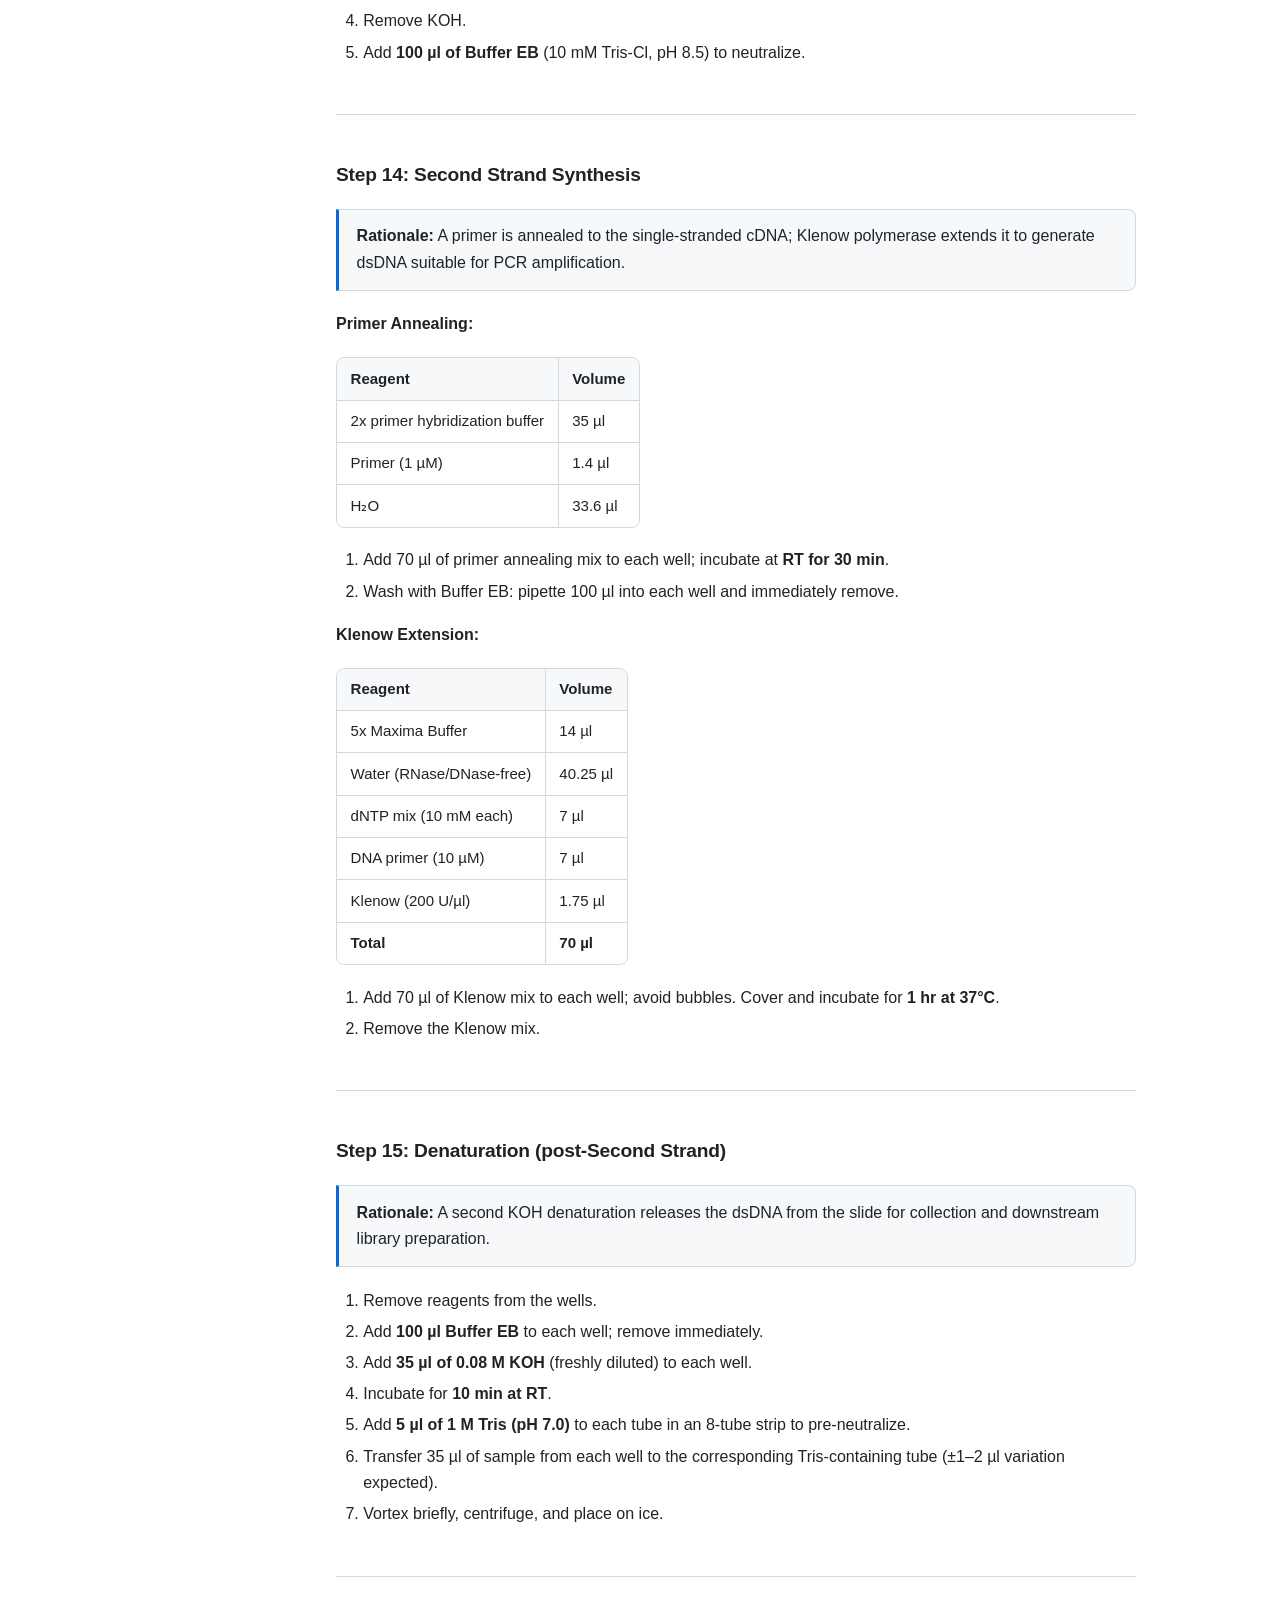
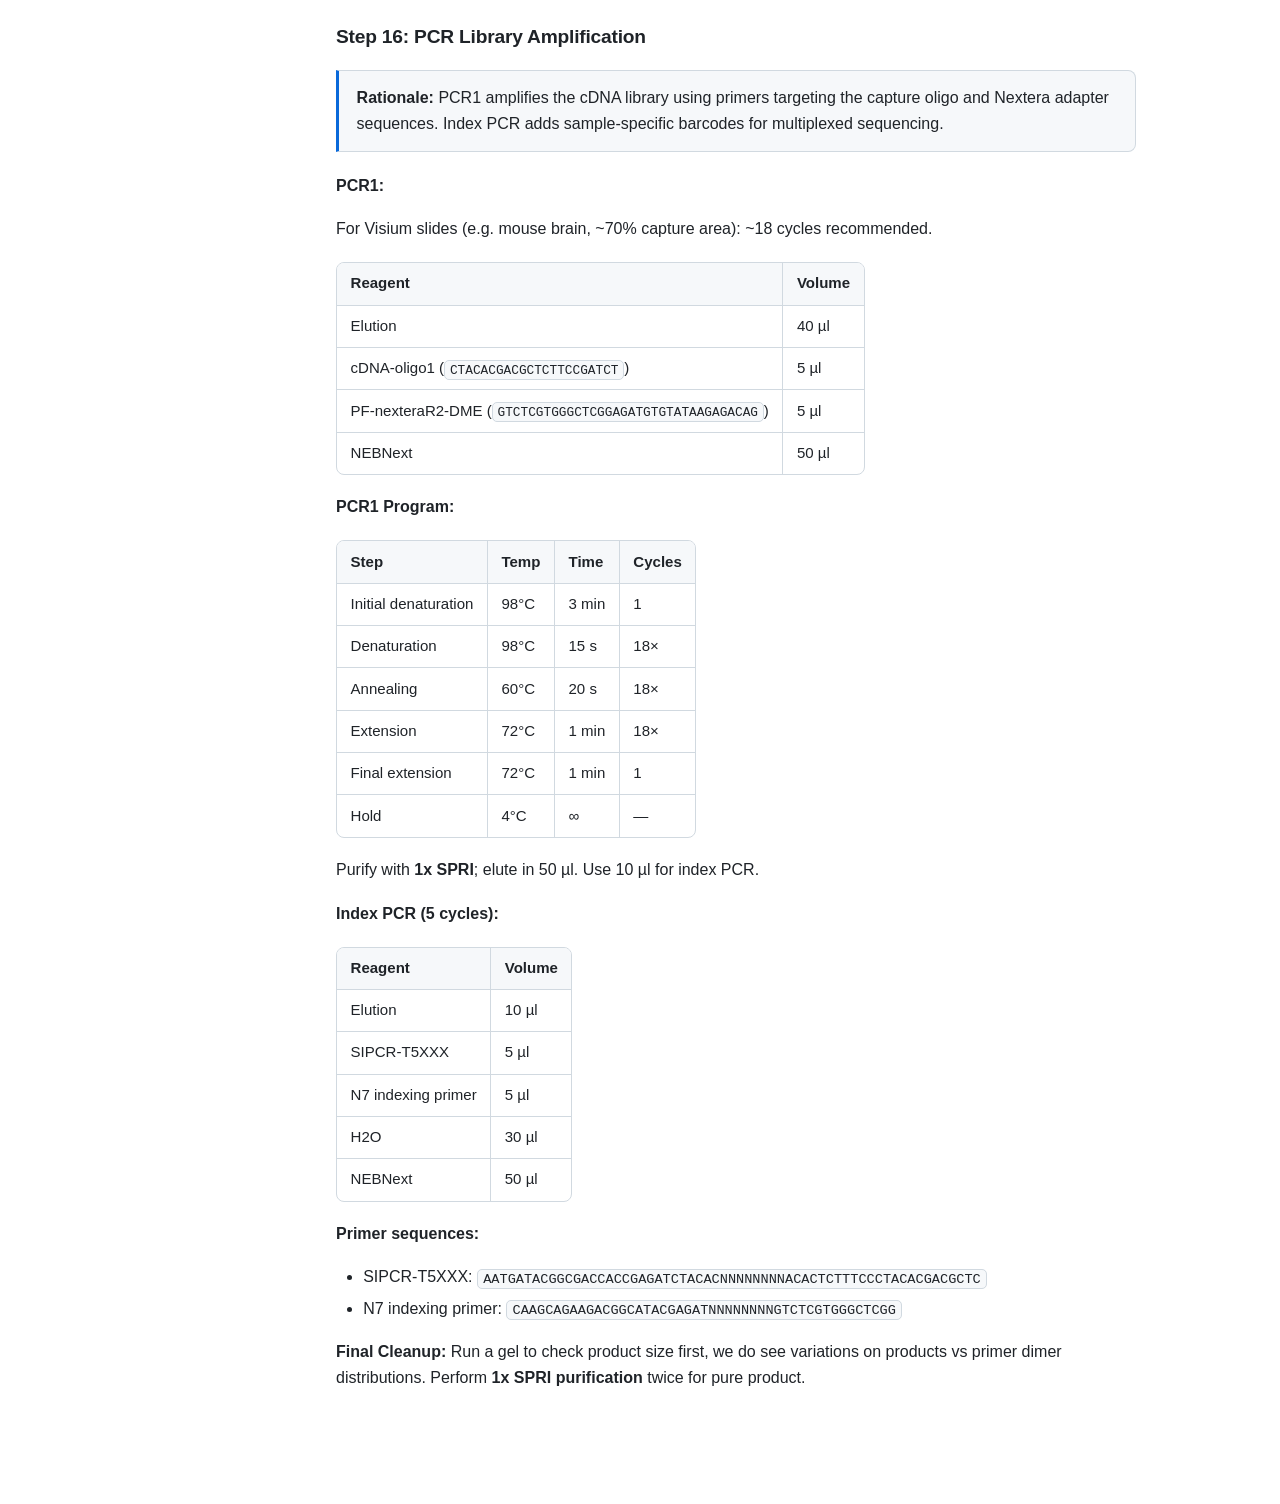
==== commit 935e128e: "update protocol 2026-09-17" ====
--- a/index.html
+++ b/index.html
@@ -494,7 +494,7 @@
 </tr>
 <tr class="even">
 <td>T7_MedsB (Adapter B)</td>
-<td><code>GAATTTAATACGACTCACTATAGGGGTCTCGTGGGCTCGGAGATGTGTATAAGAGACAG</code></td>
+<td><code>GAATTTAATACGACTCACTATAGGGAGAGTCTCGTGGGCTCGGAGATGTGTATAAGAGACAG</code></td>
 </tr>
 <tr class="odd">
 <td>ME_19_Phos (Mosaic Ends)</td>
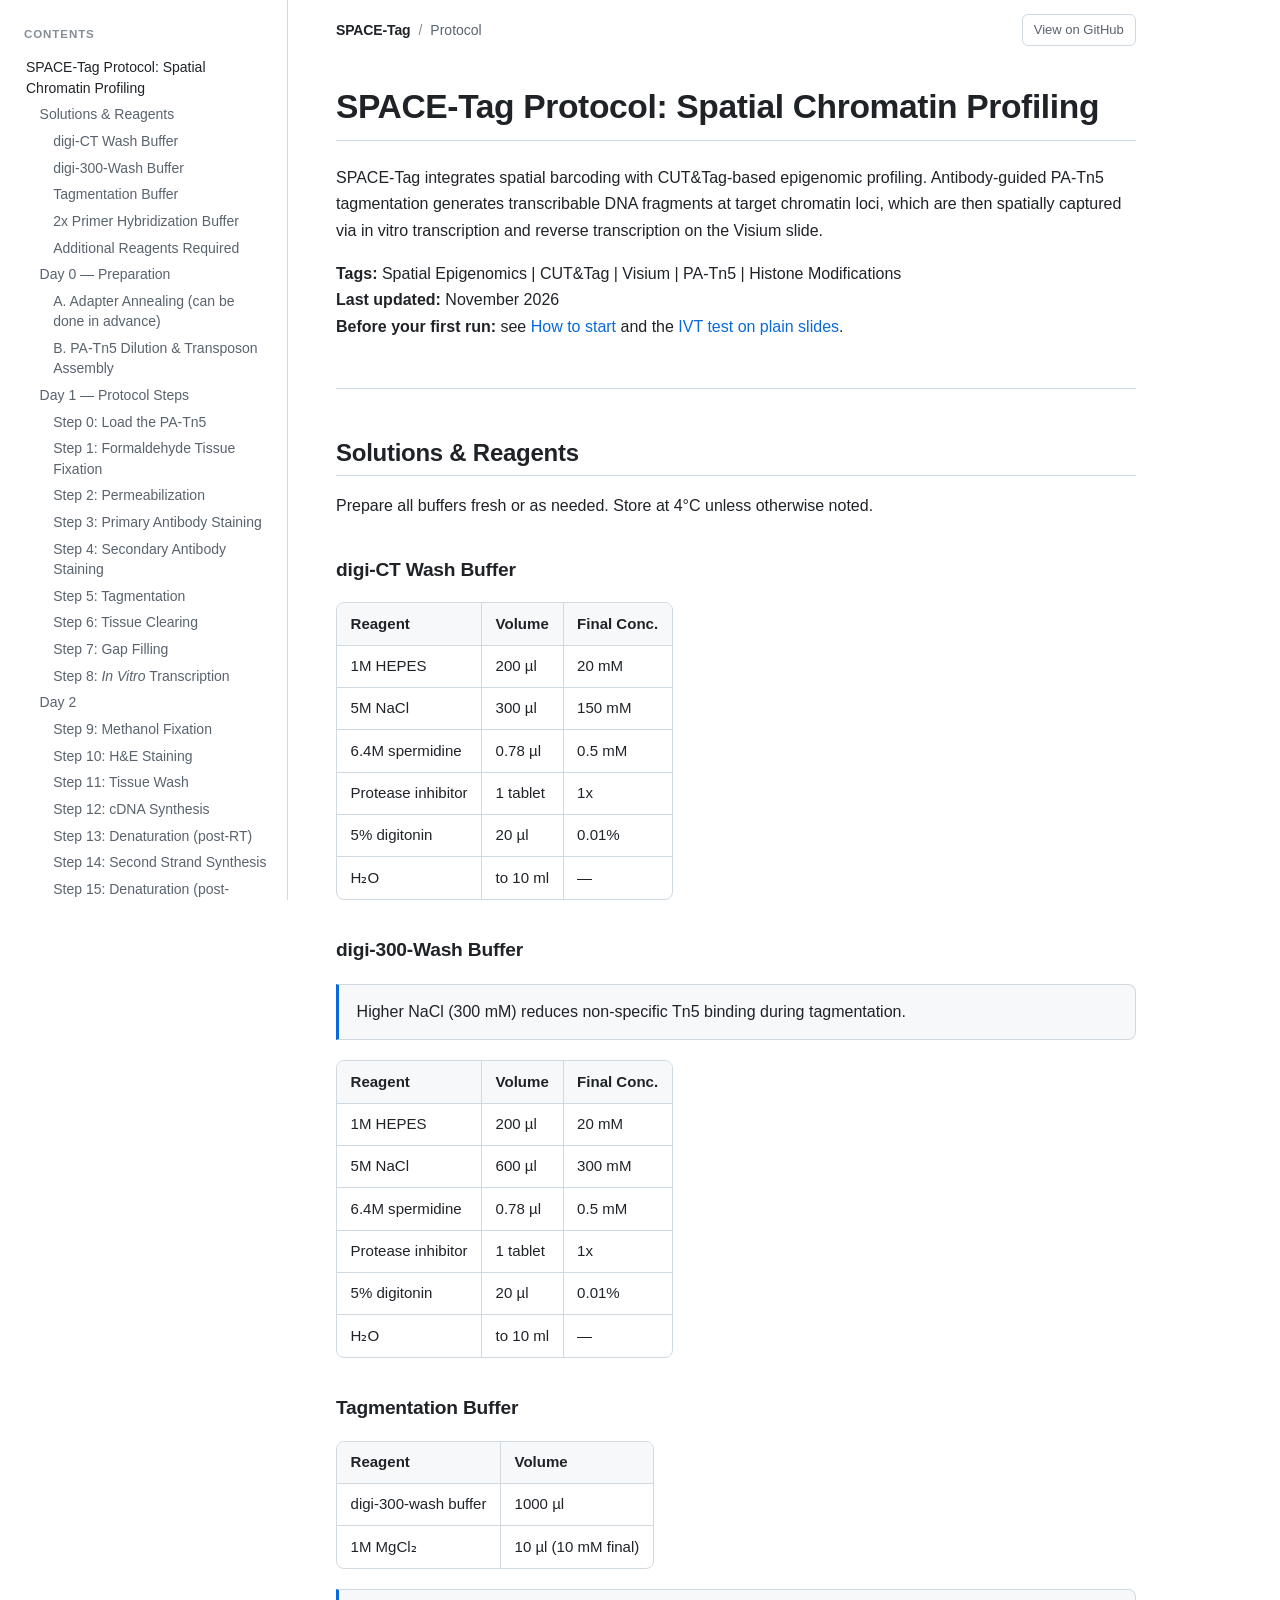
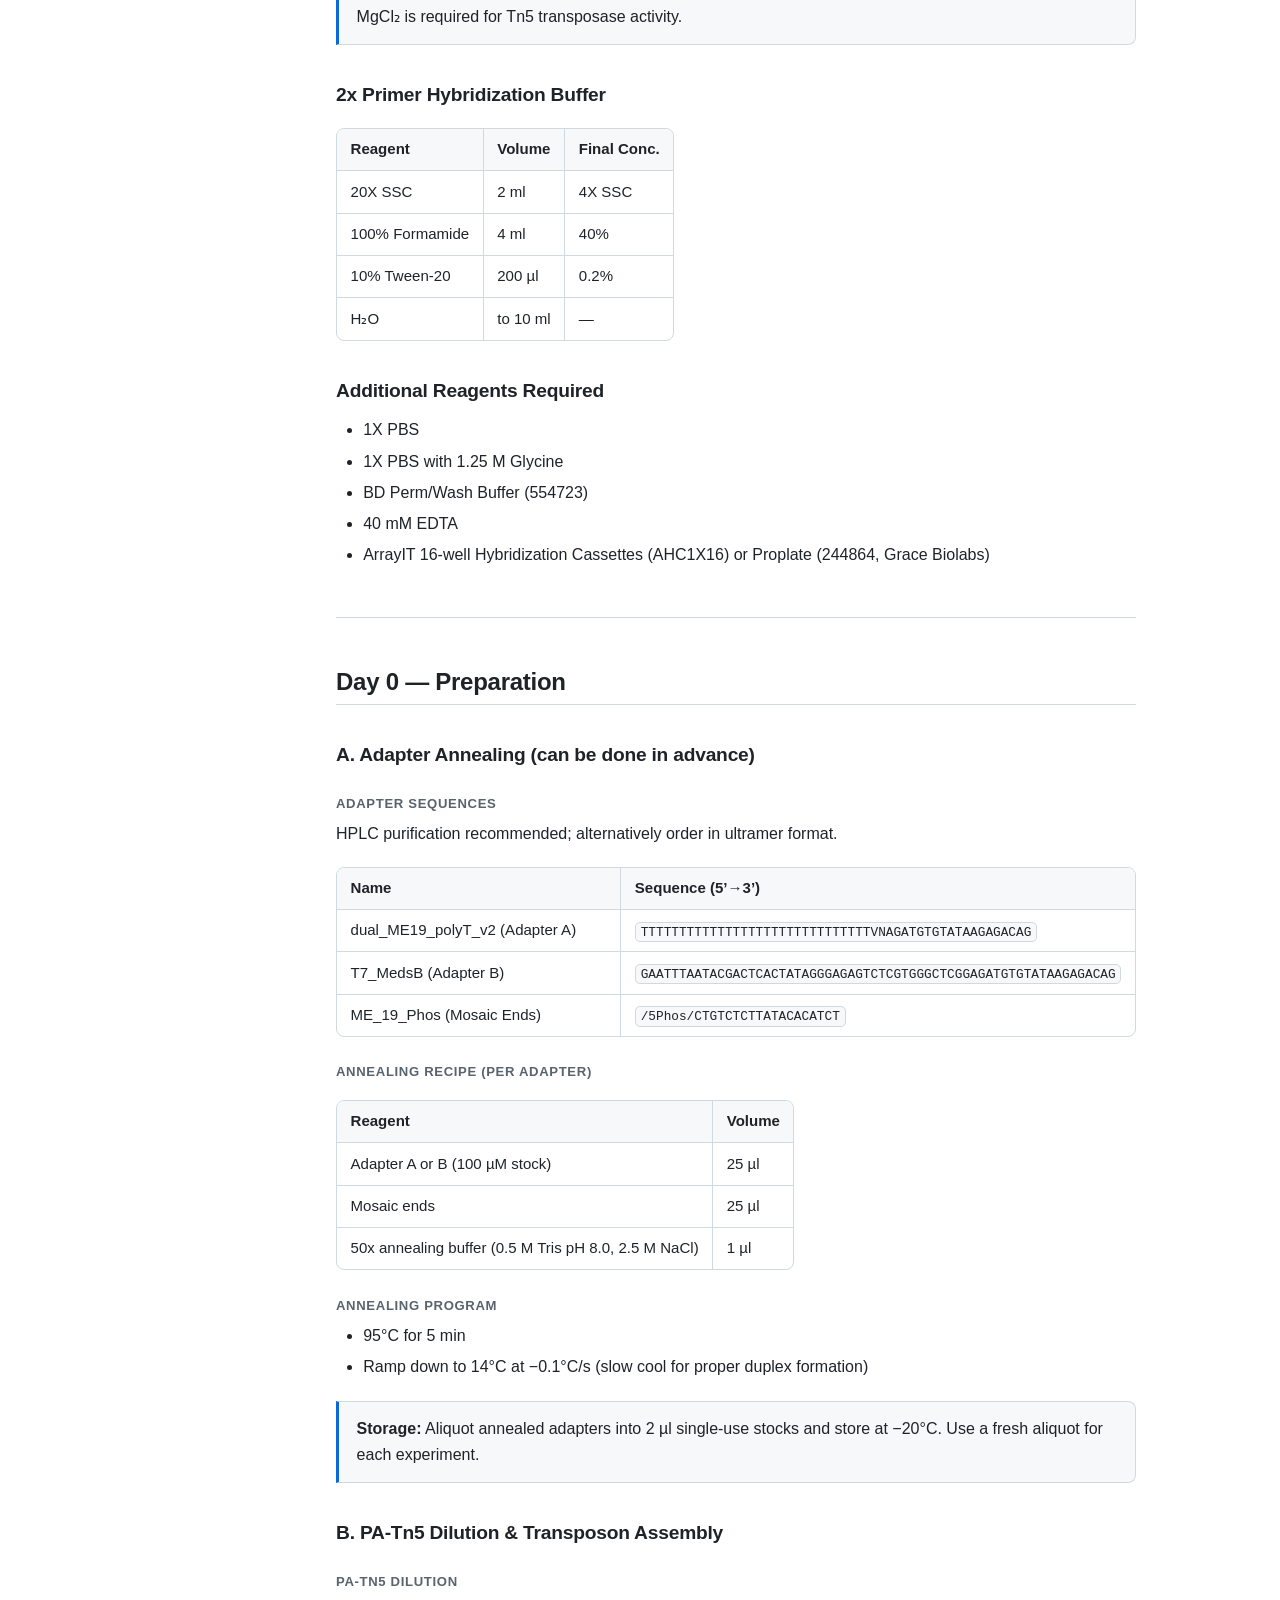
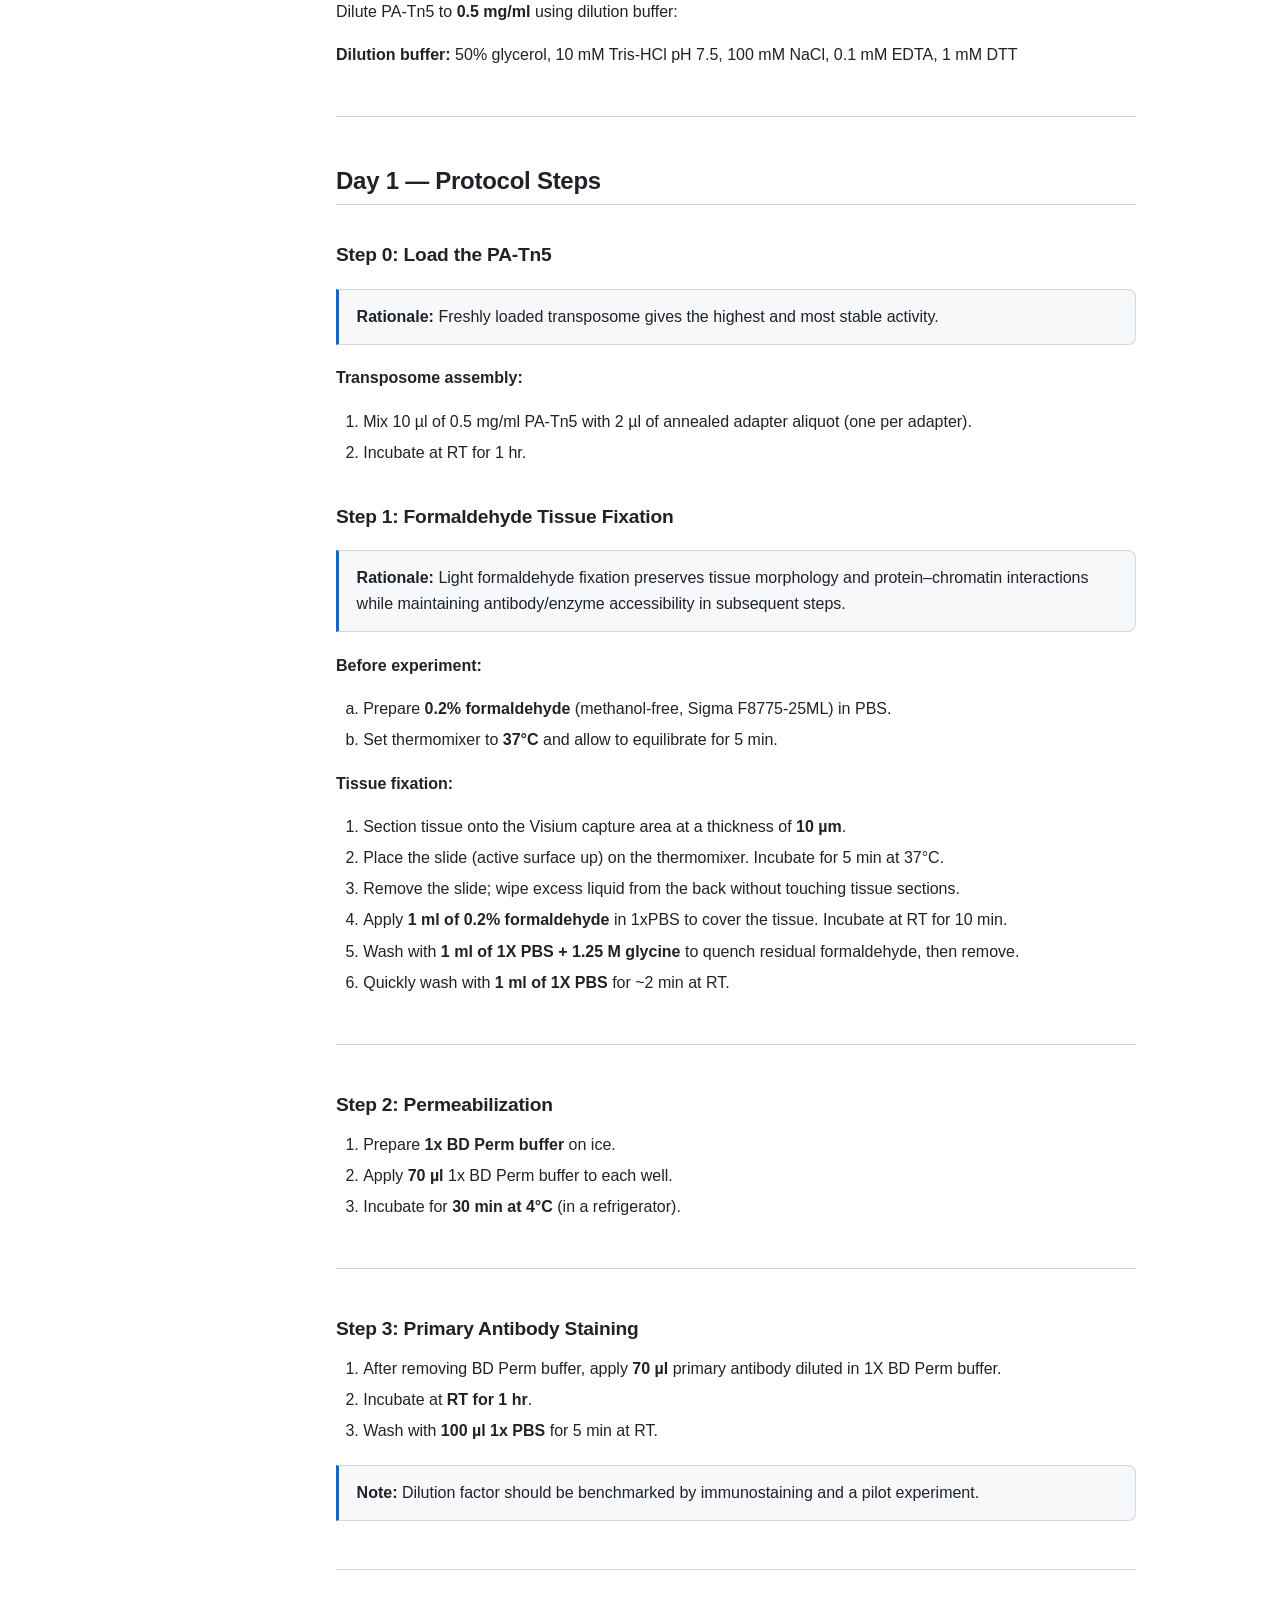
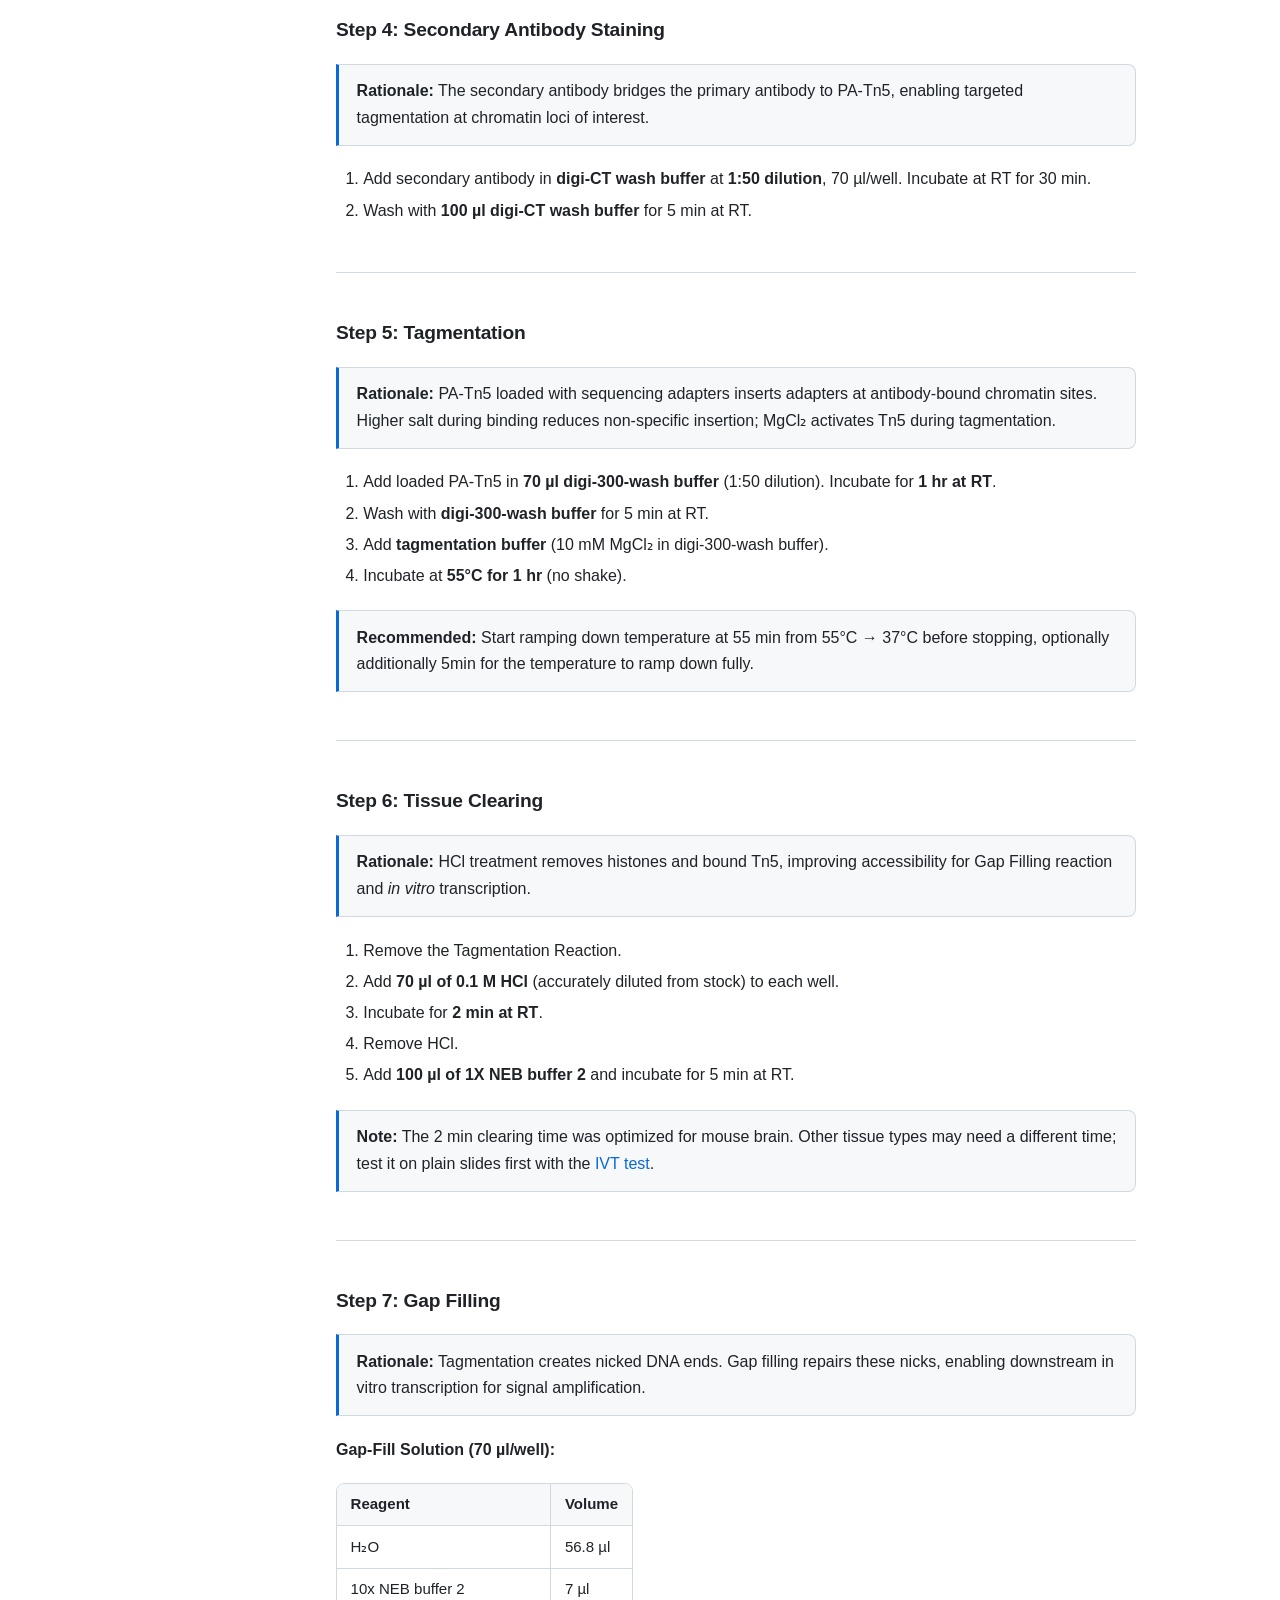
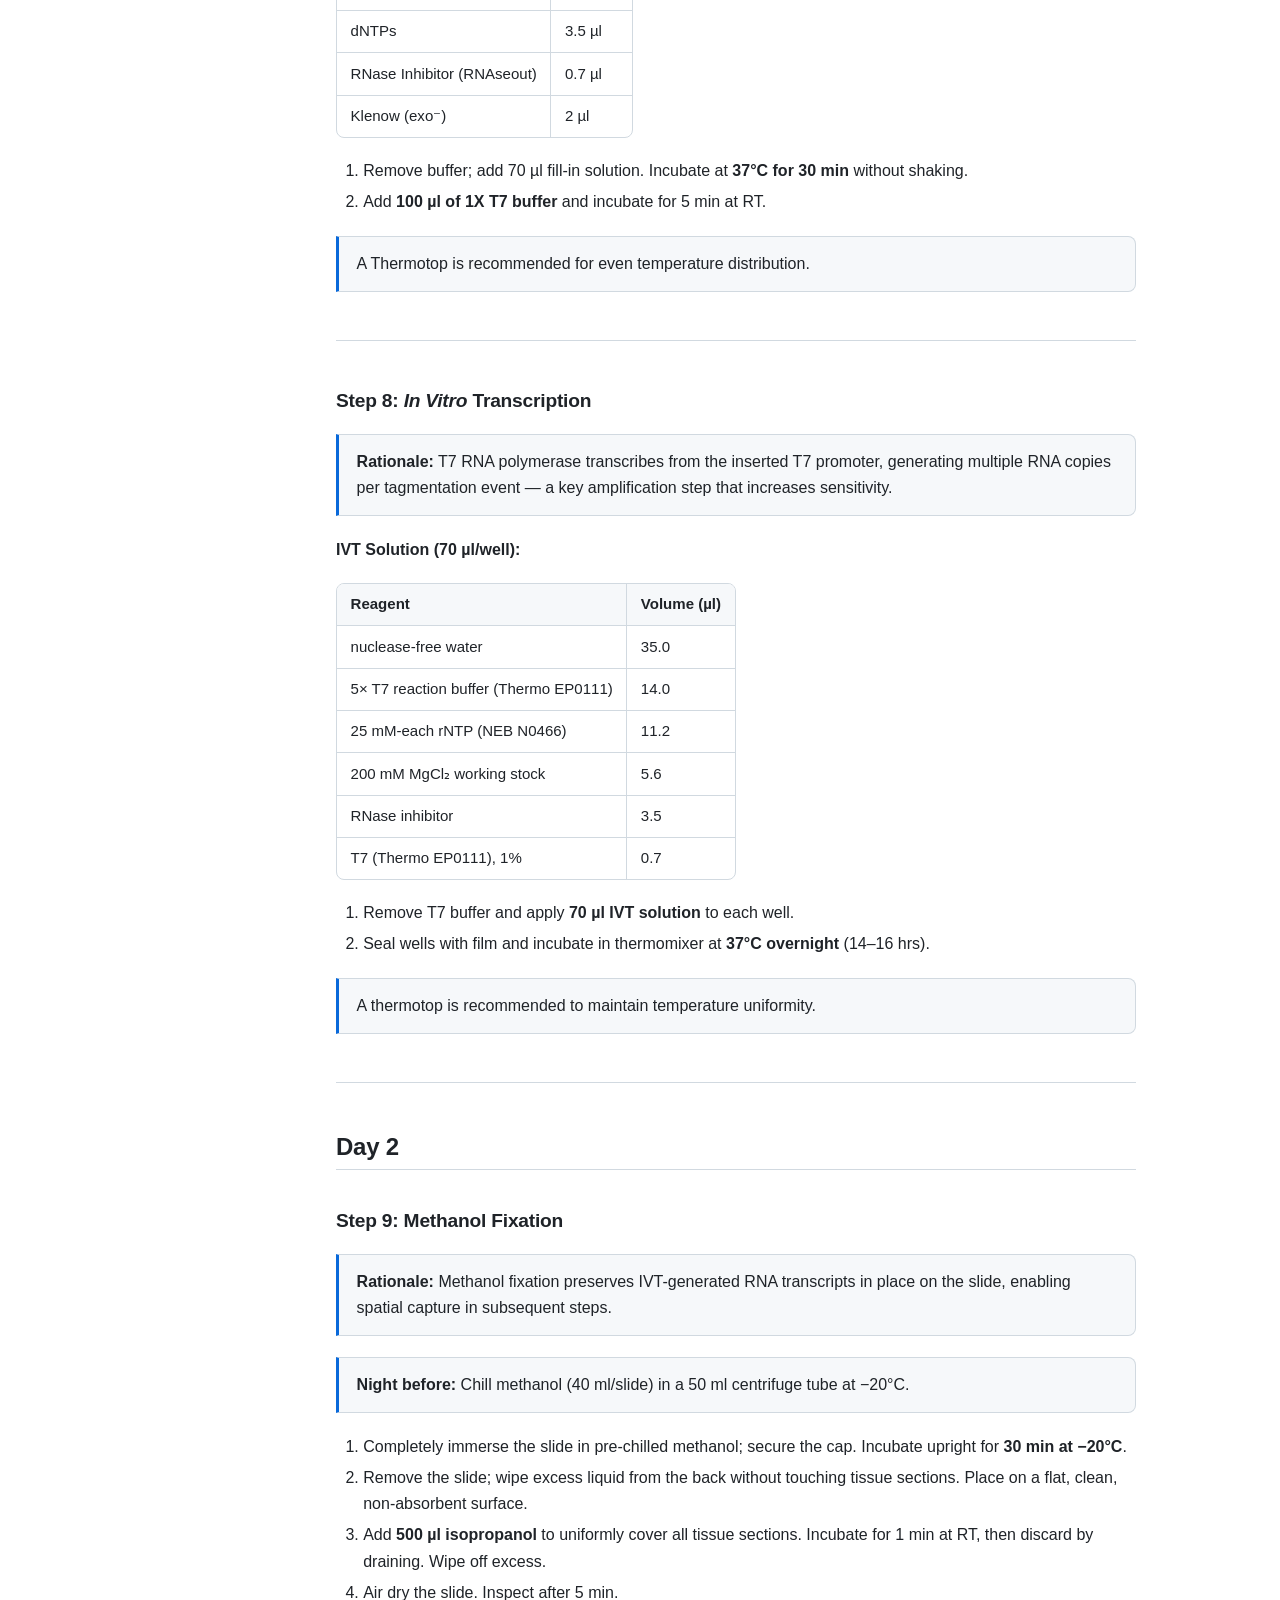
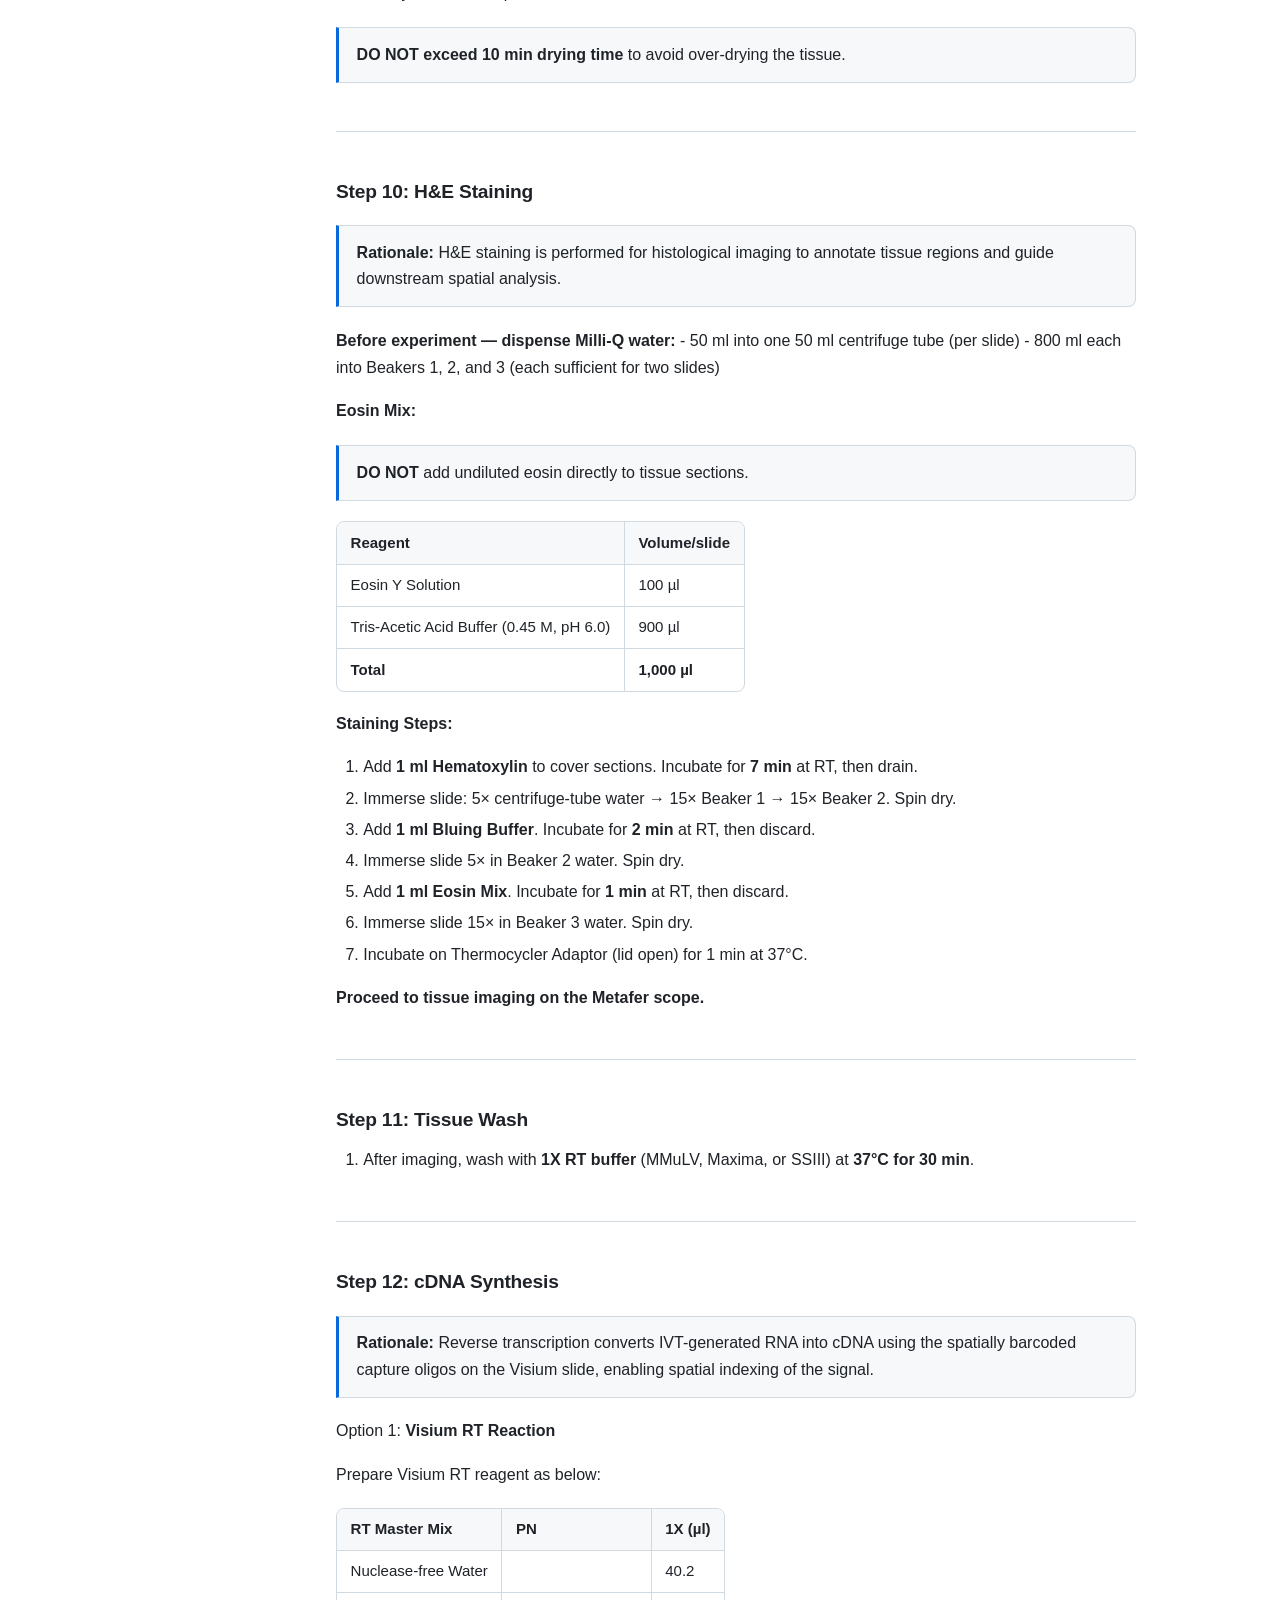
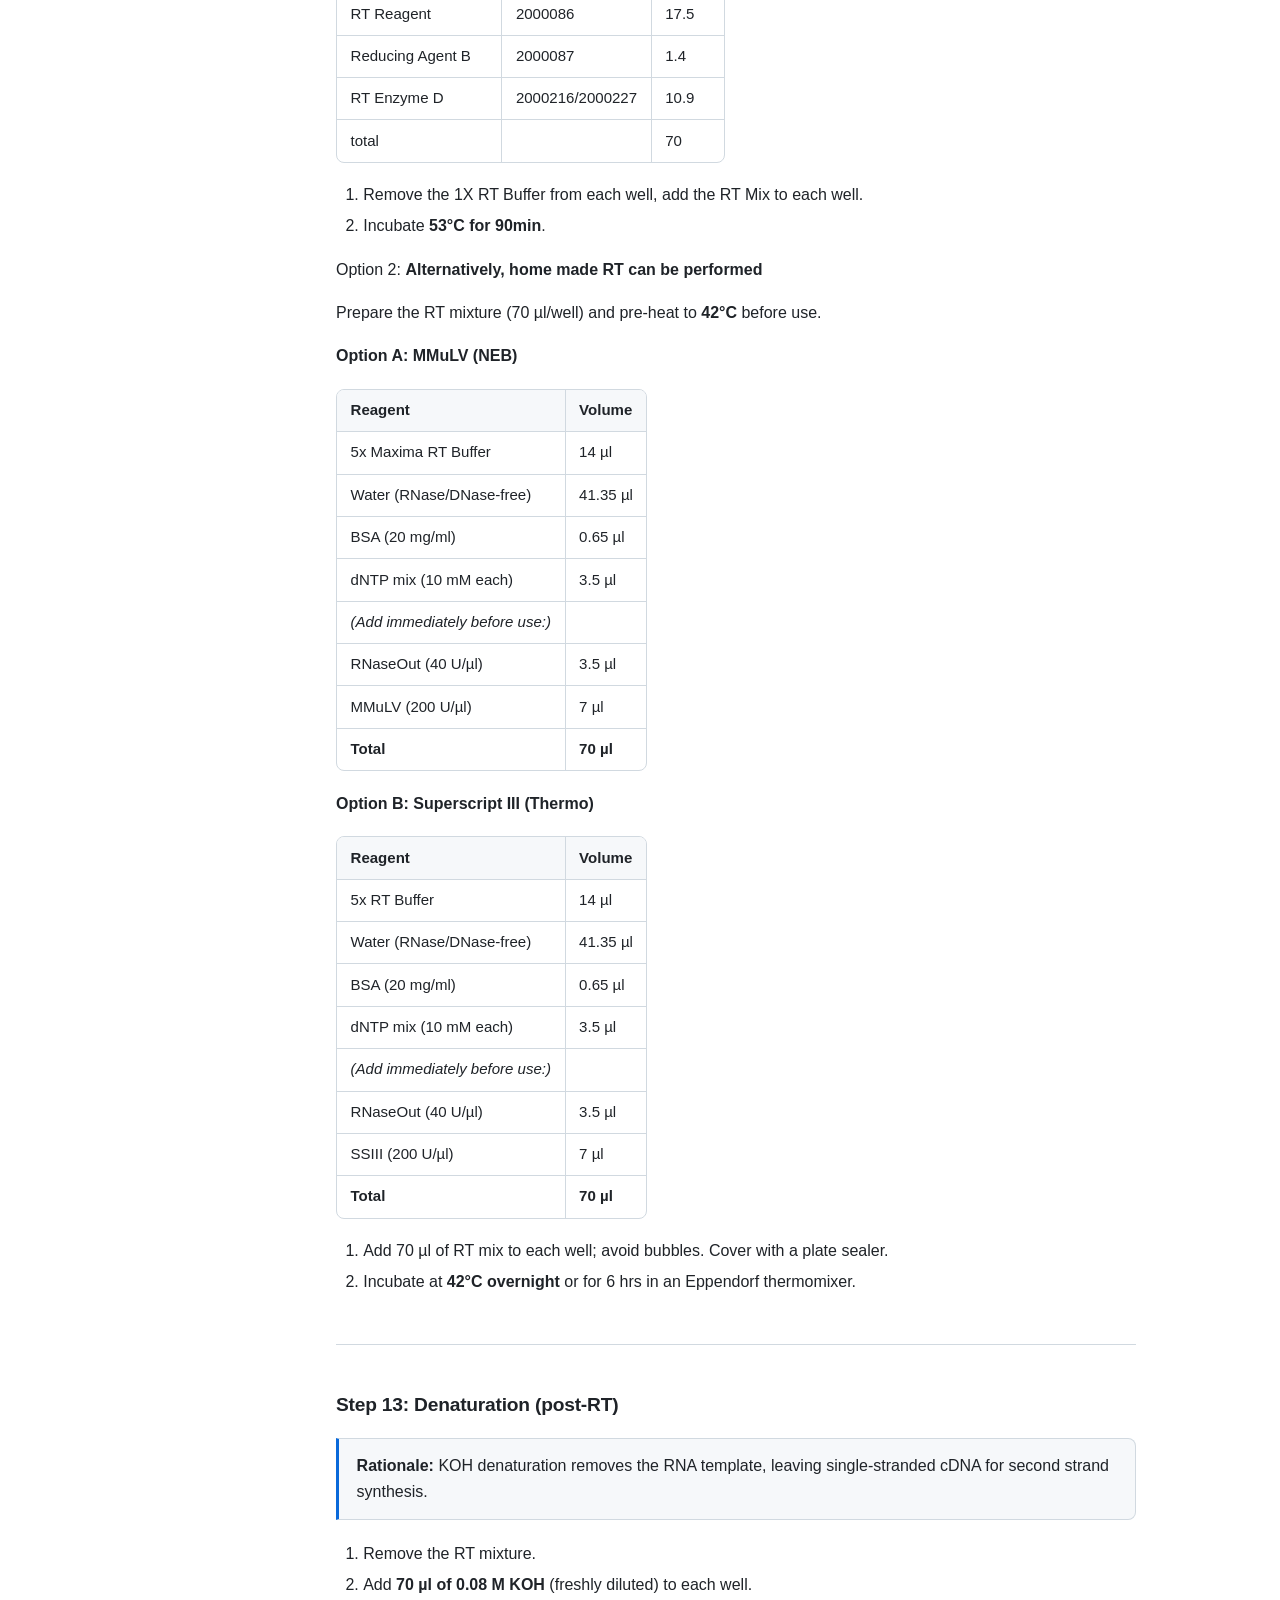
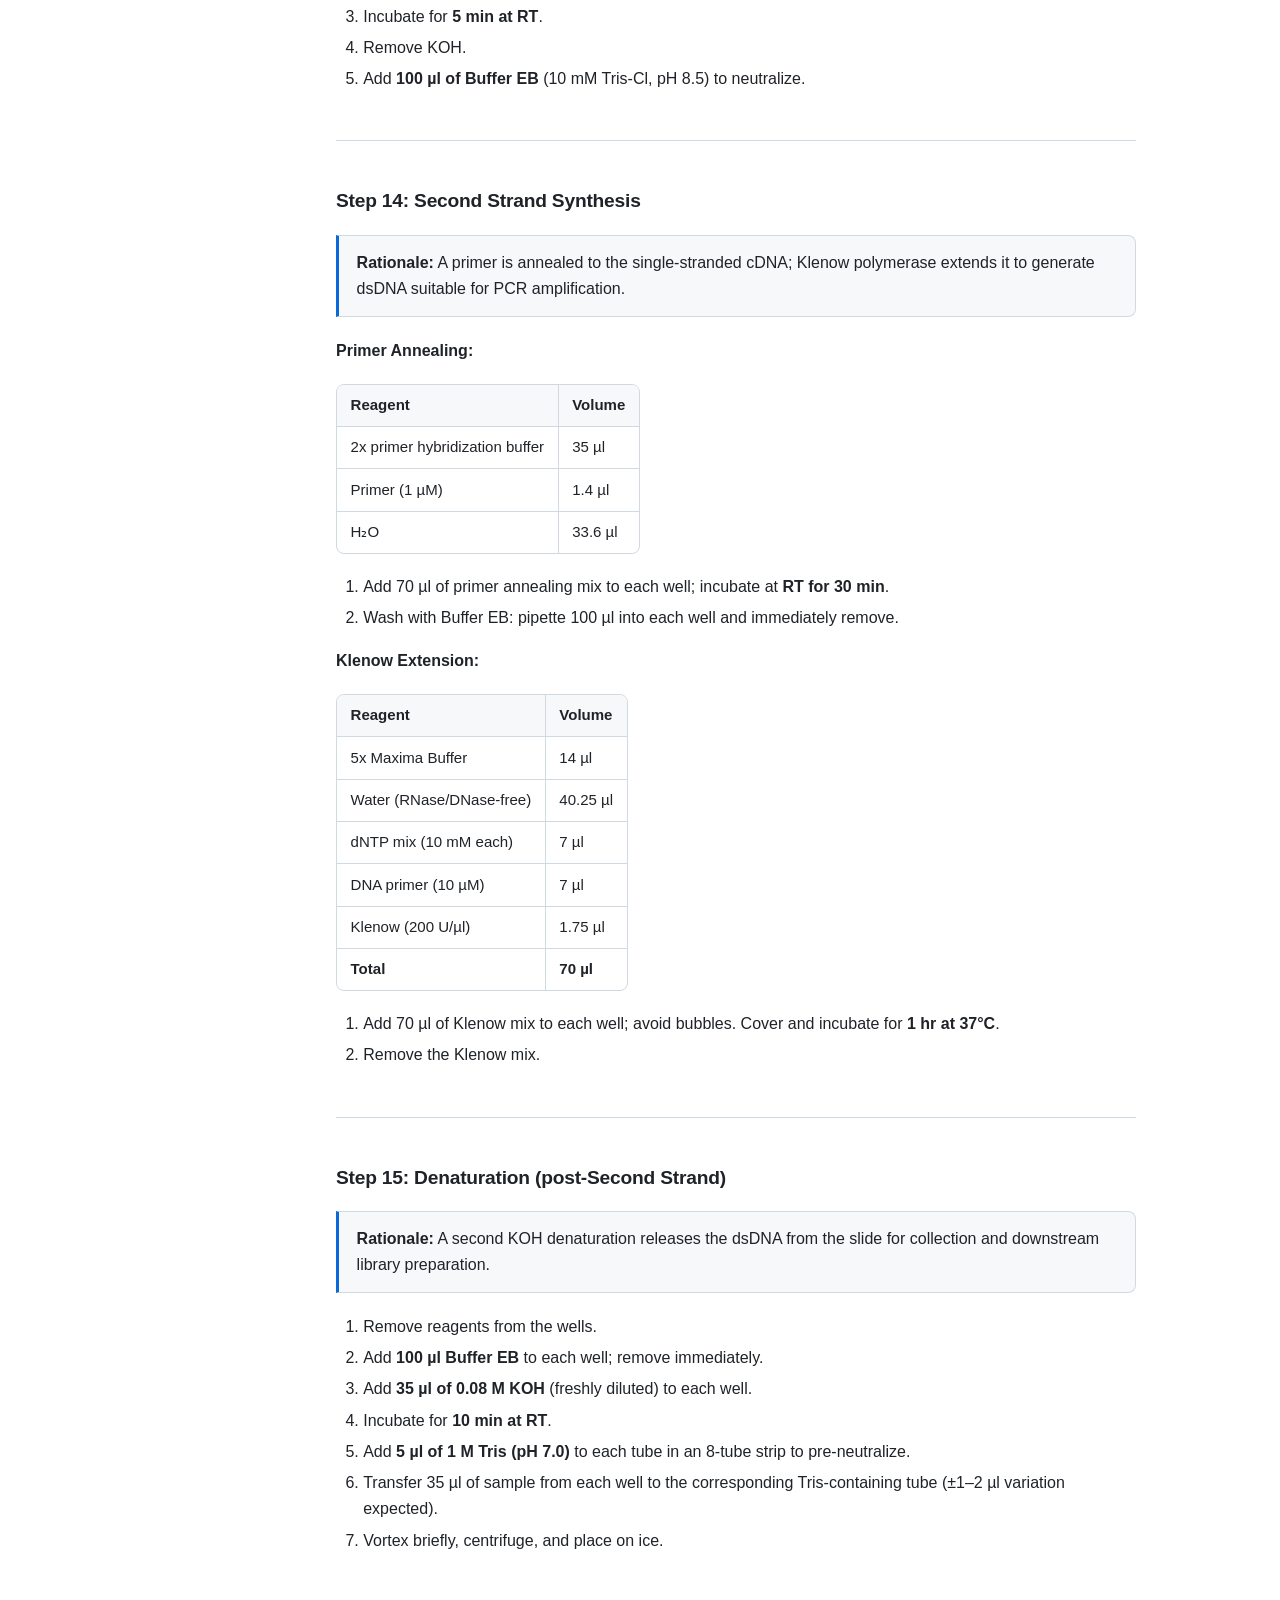
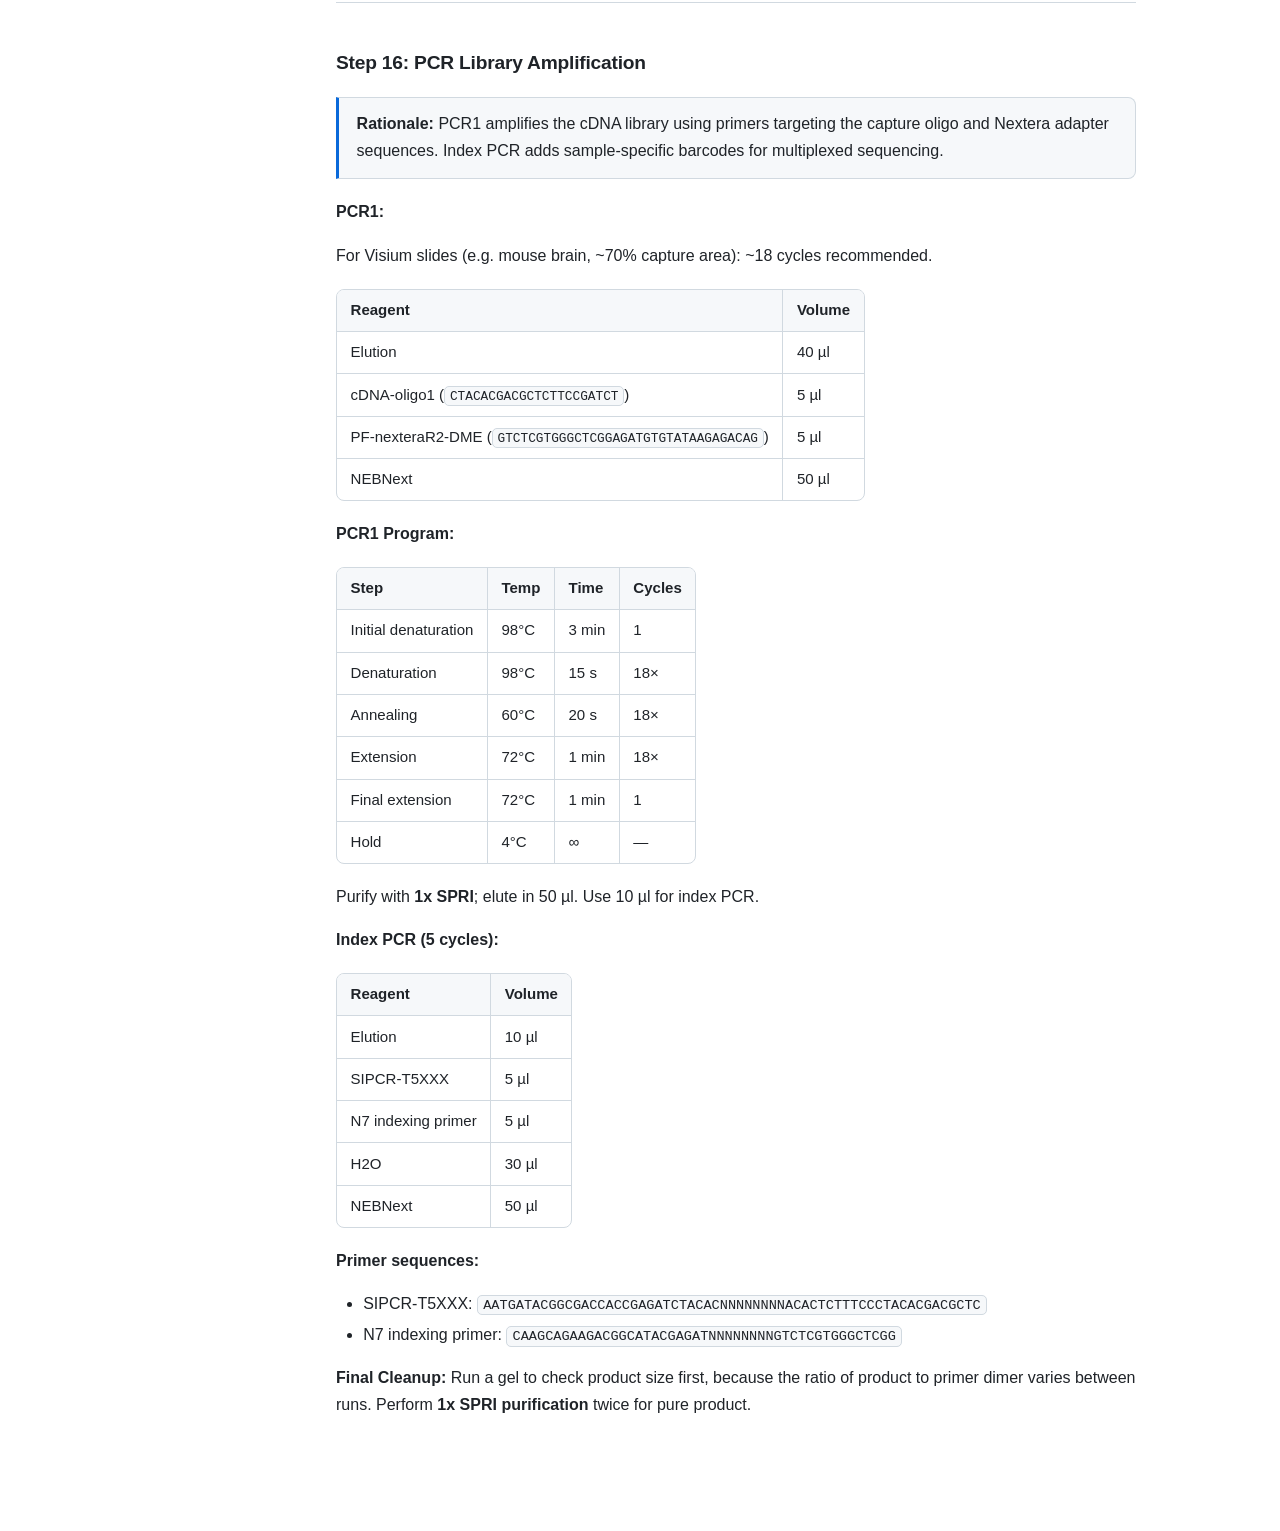
==== commit 7c175448: "Add protocols home, CUT&Tag test and IVT test pages; public-facing cleanup Co-Authored-By: Claude Op" ====
--- a/index.html
+++ b/index.html
@@ -312,7 +312,10 @@
 on the Visium slide.</p>
 <p><strong>Tags:</strong> Spatial Epigenomics | CUT&amp;Tag | Visium |
 PA-Tn5 | Histone Modifications<br />
-<strong>Last updated:</strong> June 6, 2024</p>
+<strong>Last updated:</strong> November 2026<br />
+<strong>Before your first run:</strong> see <a href="https://chaoyan115.github.io/SPACE-Tag-protocol/start.html">How to
+start</a> and the <a href="https://chaoyan115.github.io/SPACE-Tag-protocol/ivt-test.html">IVT
+test on plain slides</a>.</p>
 <hr />
 <h2 id="solutions-reagents">Solutions &amp; Reagents</h2>
 <p>Prepare all buffers fresh or as needed. Store at 4°C unless otherwise
@@ -548,8 +551,8 @@
 <h2 id="day-1-protocol-steps">Day 1 — Protocol Steps</h2>
 <h3 id="step-0-load-the-pa-tn5">Step 0: Load the PA-Tn5</h3>
 <blockquote>
-<p><strong>Rationale:</strong> I found freshly loaded Transposome works
-the best (highest activity and more stable)</p>
+<p><strong>Rationale:</strong> Freshly loaded transposome gives the
+highest and most stable activity.</p>
 </blockquote>
 <p><strong>Transposome assembly:</strong></p>
 <ol type="1">
@@ -592,7 +595,8 @@
 <ol type="1">
 <li>Prepare <strong>1x BD Perm buffer</strong> on ice.</li>
 <li>Apply <strong>70 µl</strong> 1x BD Perm buffer to each well.</li>
-<li>Incubate for <strong>30 min at 4°C</strong> (in referigerater).</li>
+<li>Incubate for <strong>30 min at 4°C</strong> (in a
+refrigerator).</li>
 </ol>
 <hr />
 <h3 id="step-3-primary-antibody-staining">Step 3: Primary Antibody
@@ -661,9 +665,10 @@
 min at RT.</li>
 </ol>
 <blockquote>
-<p><strong>note:</strong> the 2min clearing here is optimized for mouse
-brain tissue, for other tissue types, this time might needs
-optimization.</p>
+<p><strong>Note:</strong> The 2 min clearing time was optimized for
+mouse brain. Other tissue types may need a different time; test it on
+plain slides first with the <a href="https://chaoyan115.github.io/SPACE-Tag-protocol/ivt-test.html">IVT
+test</a>.</p>
 </blockquote>
 <hr />
 <h3 id="step-7-gap-filling">Step 7: Gap Filling</h3>
@@ -734,7 +739,7 @@
 <td>35.0</td>
 </tr>
 <tr class="even">
-<td>5× Thermo EP0111 buffer (COMMERCIAL)</td>
+<td>5× T7 reaction buffer (Thermo EP0111)</td>
 <td>14.0</td>
 </tr>
 <tr class="odd">
@@ -1236,7 +1241,7 @@
 <code>CAAGCAGAAGACGGCATACGAGATNNNNNNNNGTCTCGTGGGCTCGG</code></li>
 </ul>
 <p><strong>Final Cleanup:</strong> Run a gel to check product size
-first, we do see variations on products vs primer dimer distributions.
+first, because the ratio of product to primer dimer varies between runs.
 Perform <strong>1x SPRI purification</strong> twice for pure
 product.</p>
 </body>
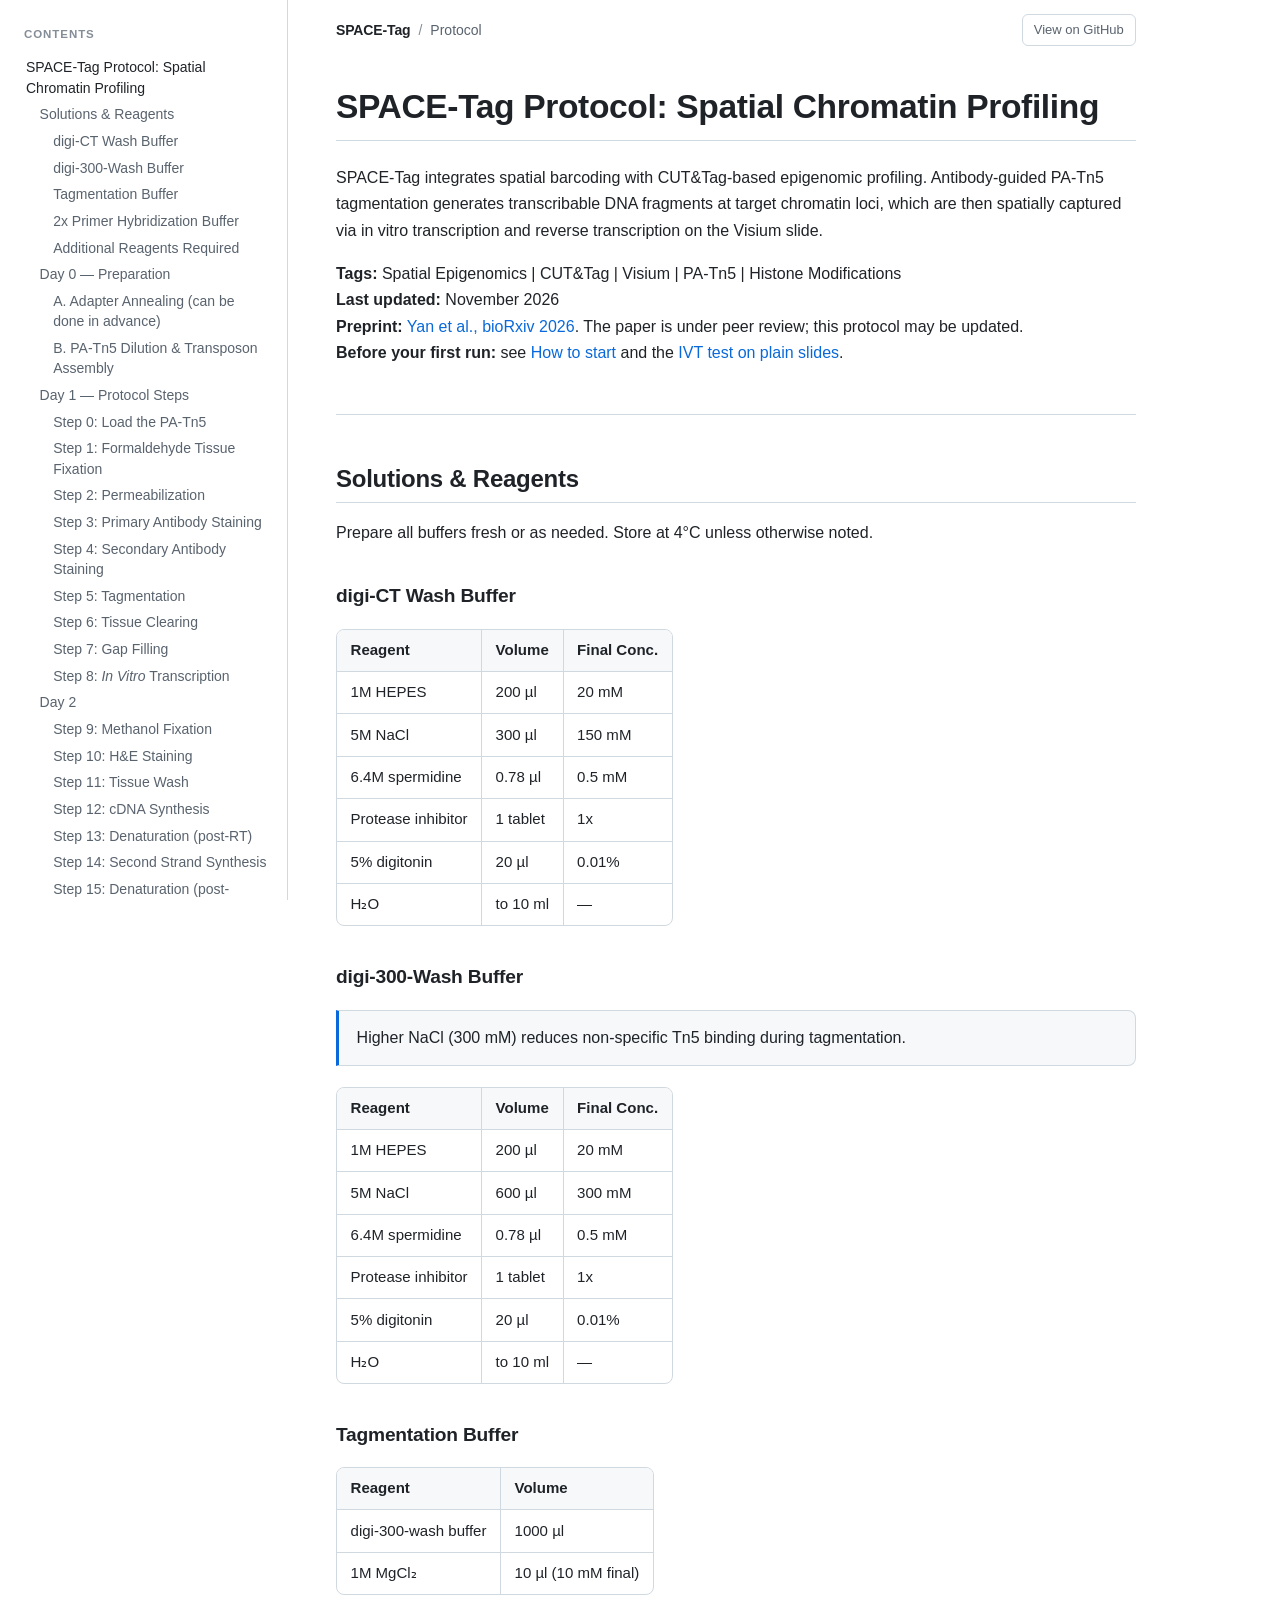
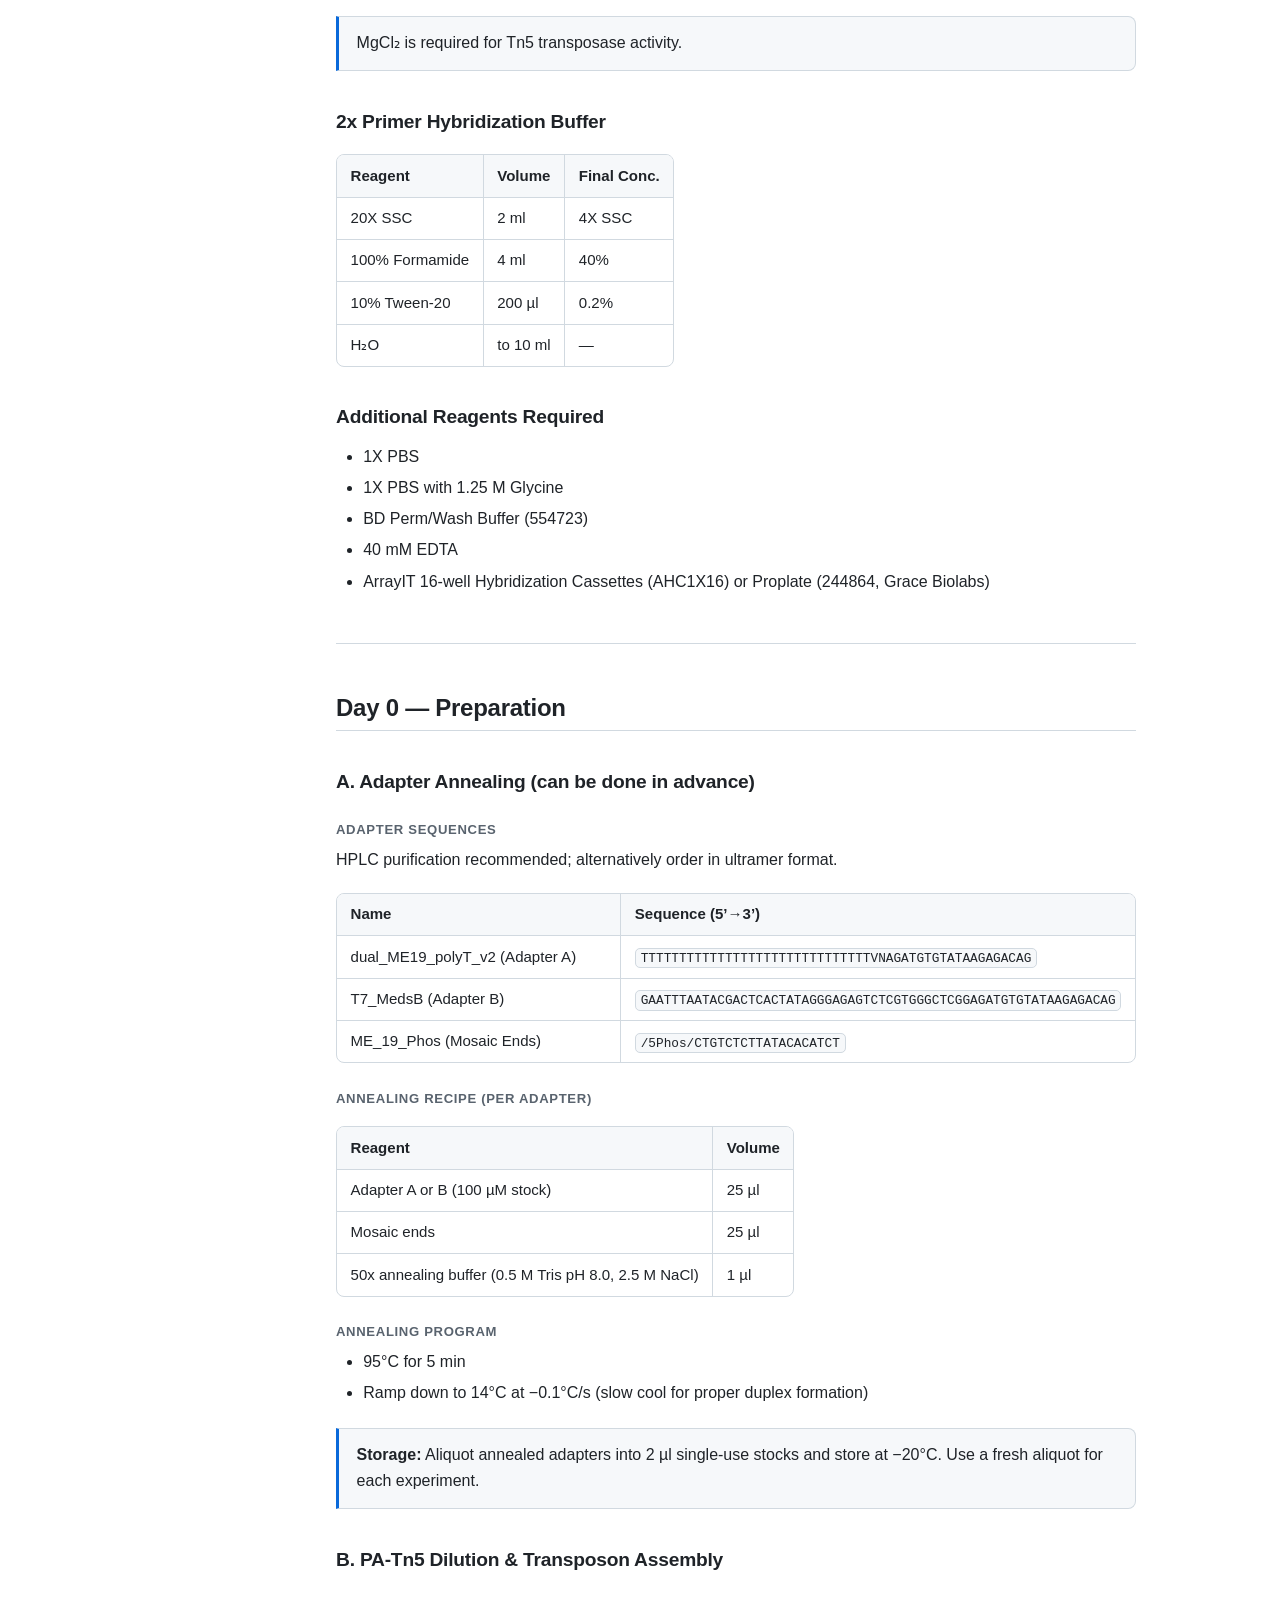
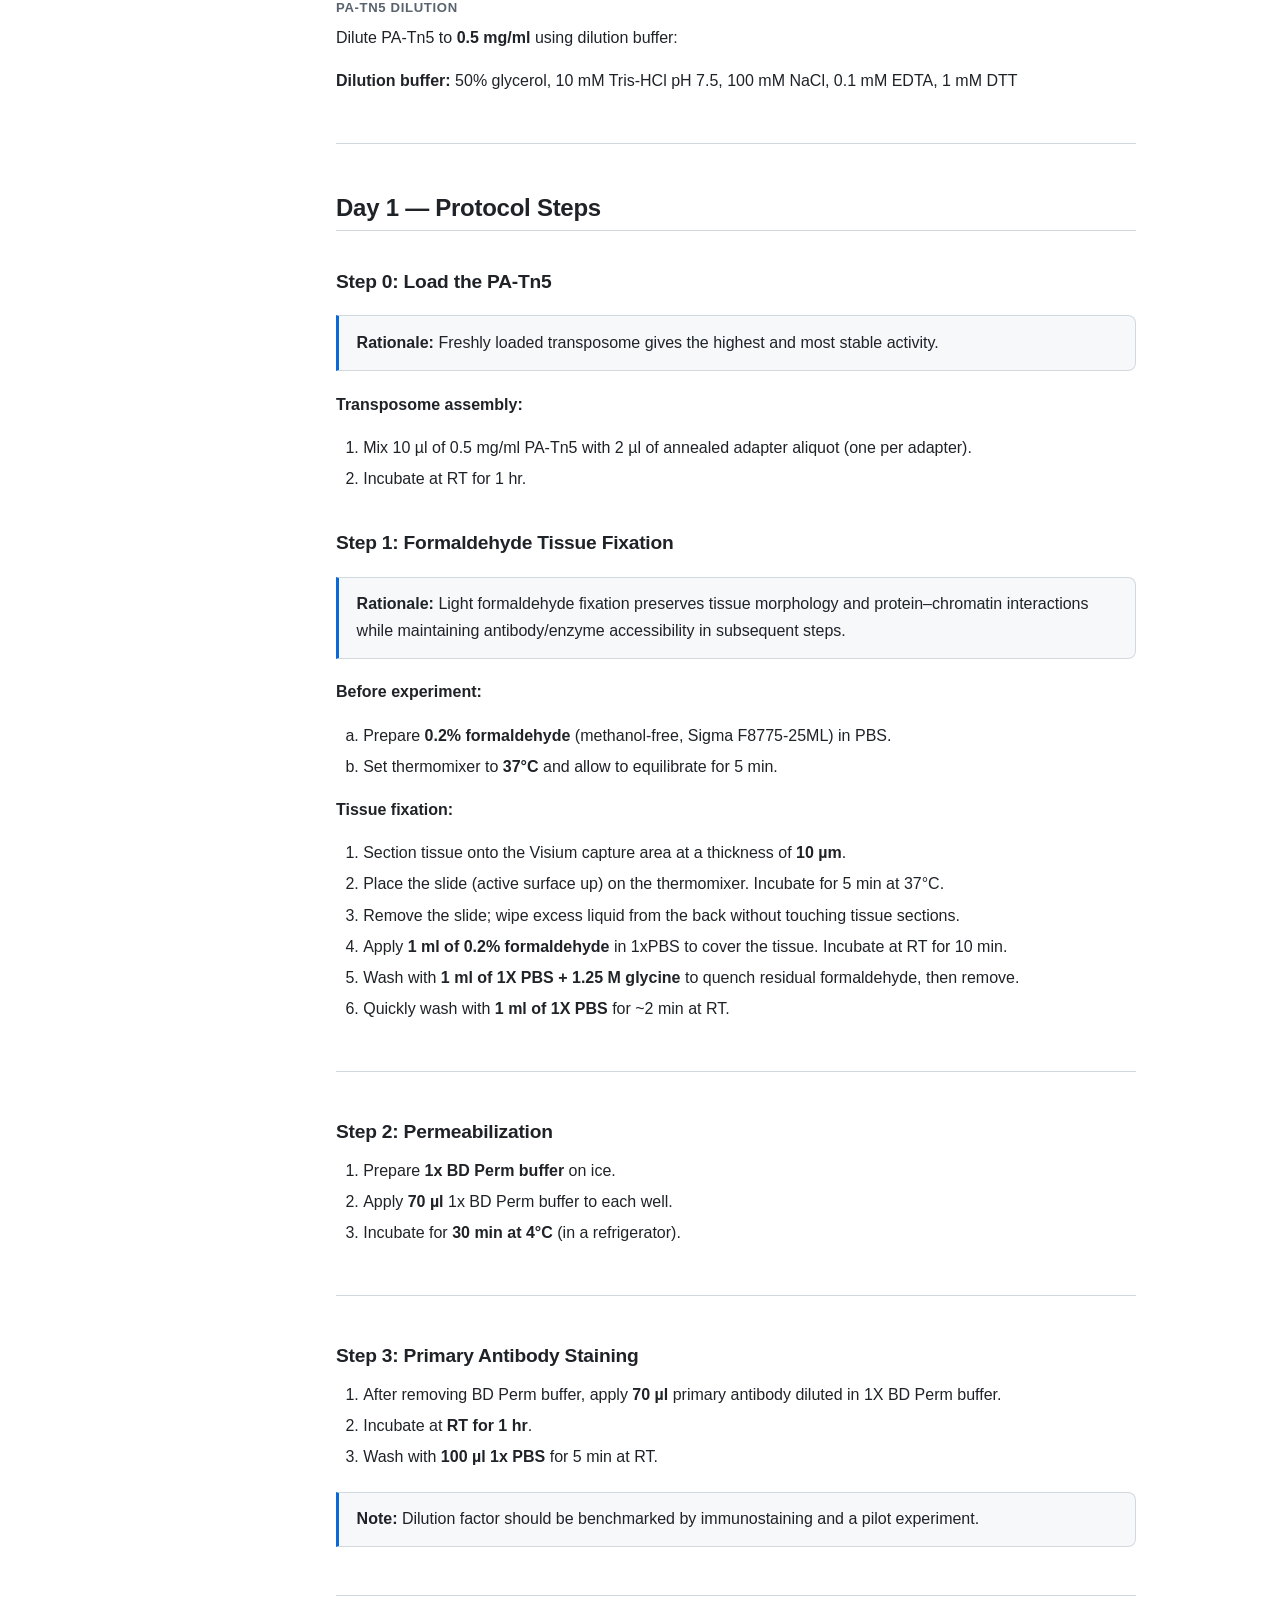
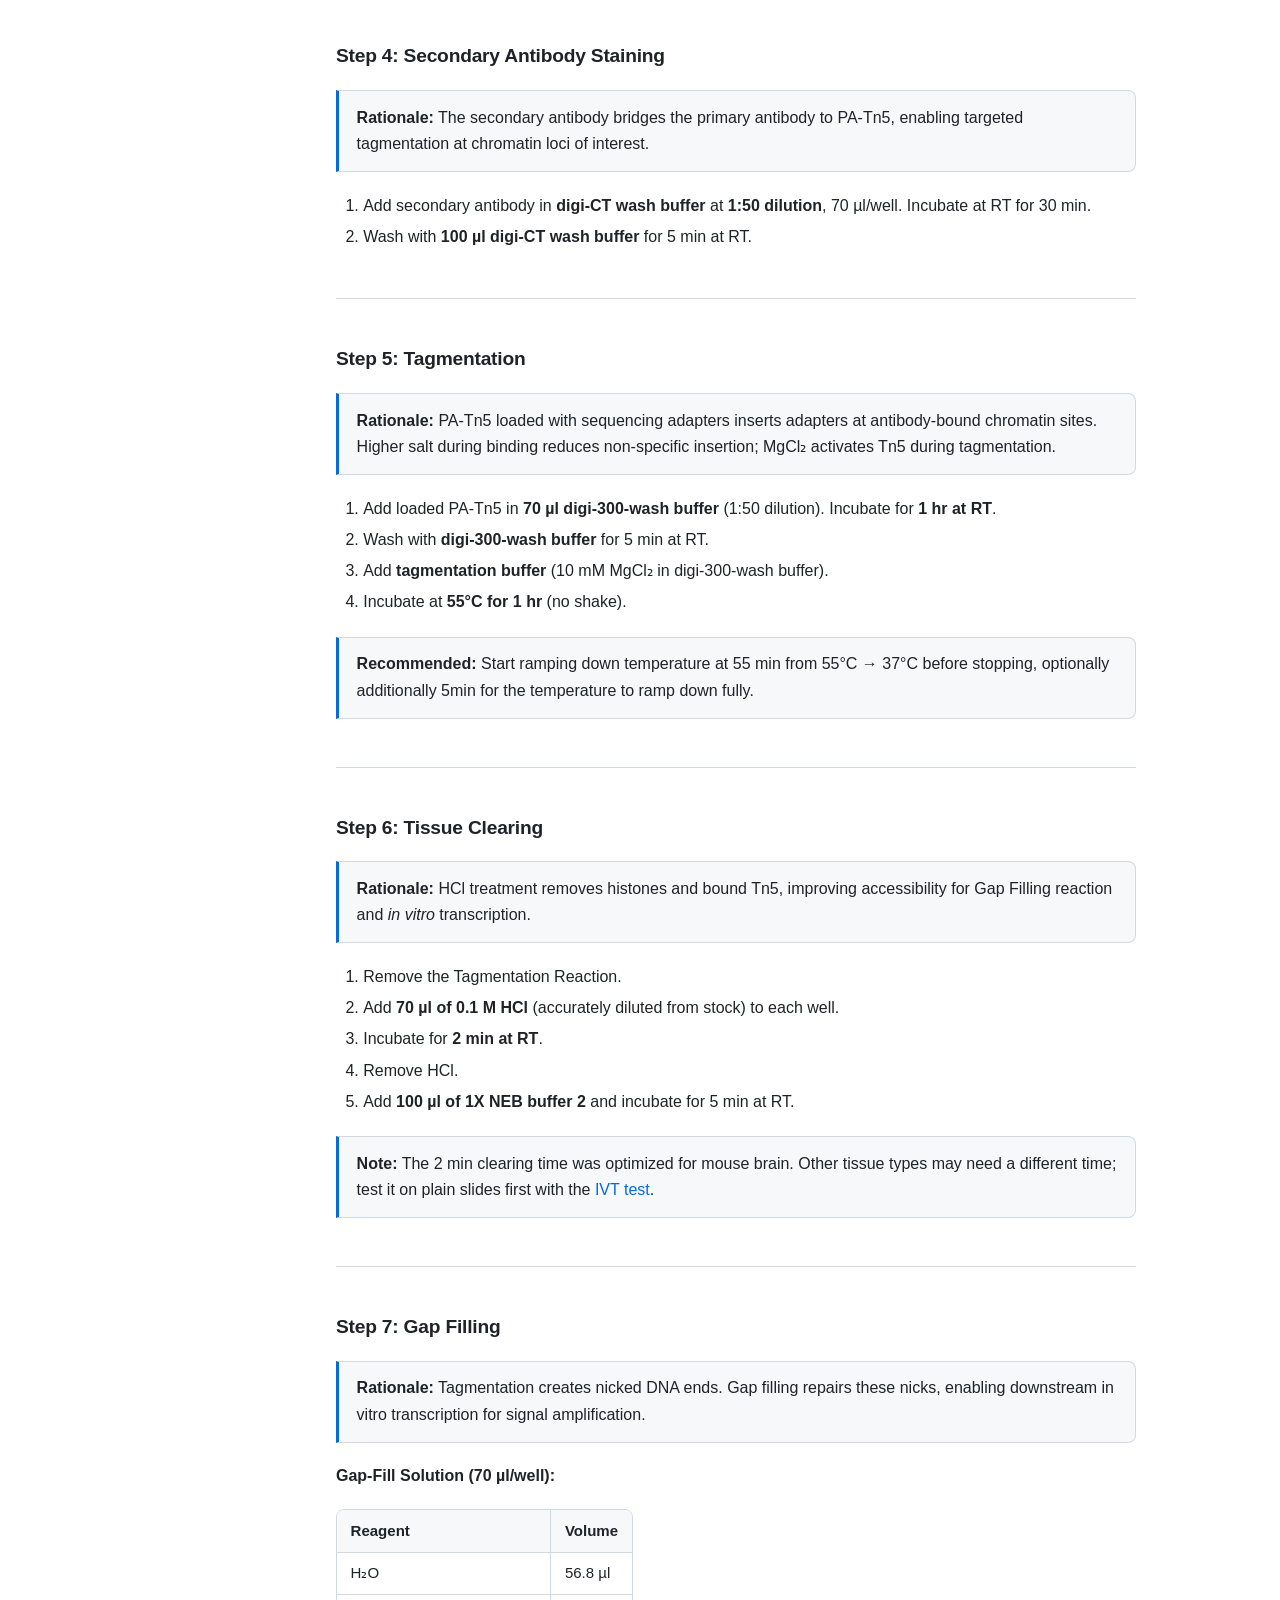
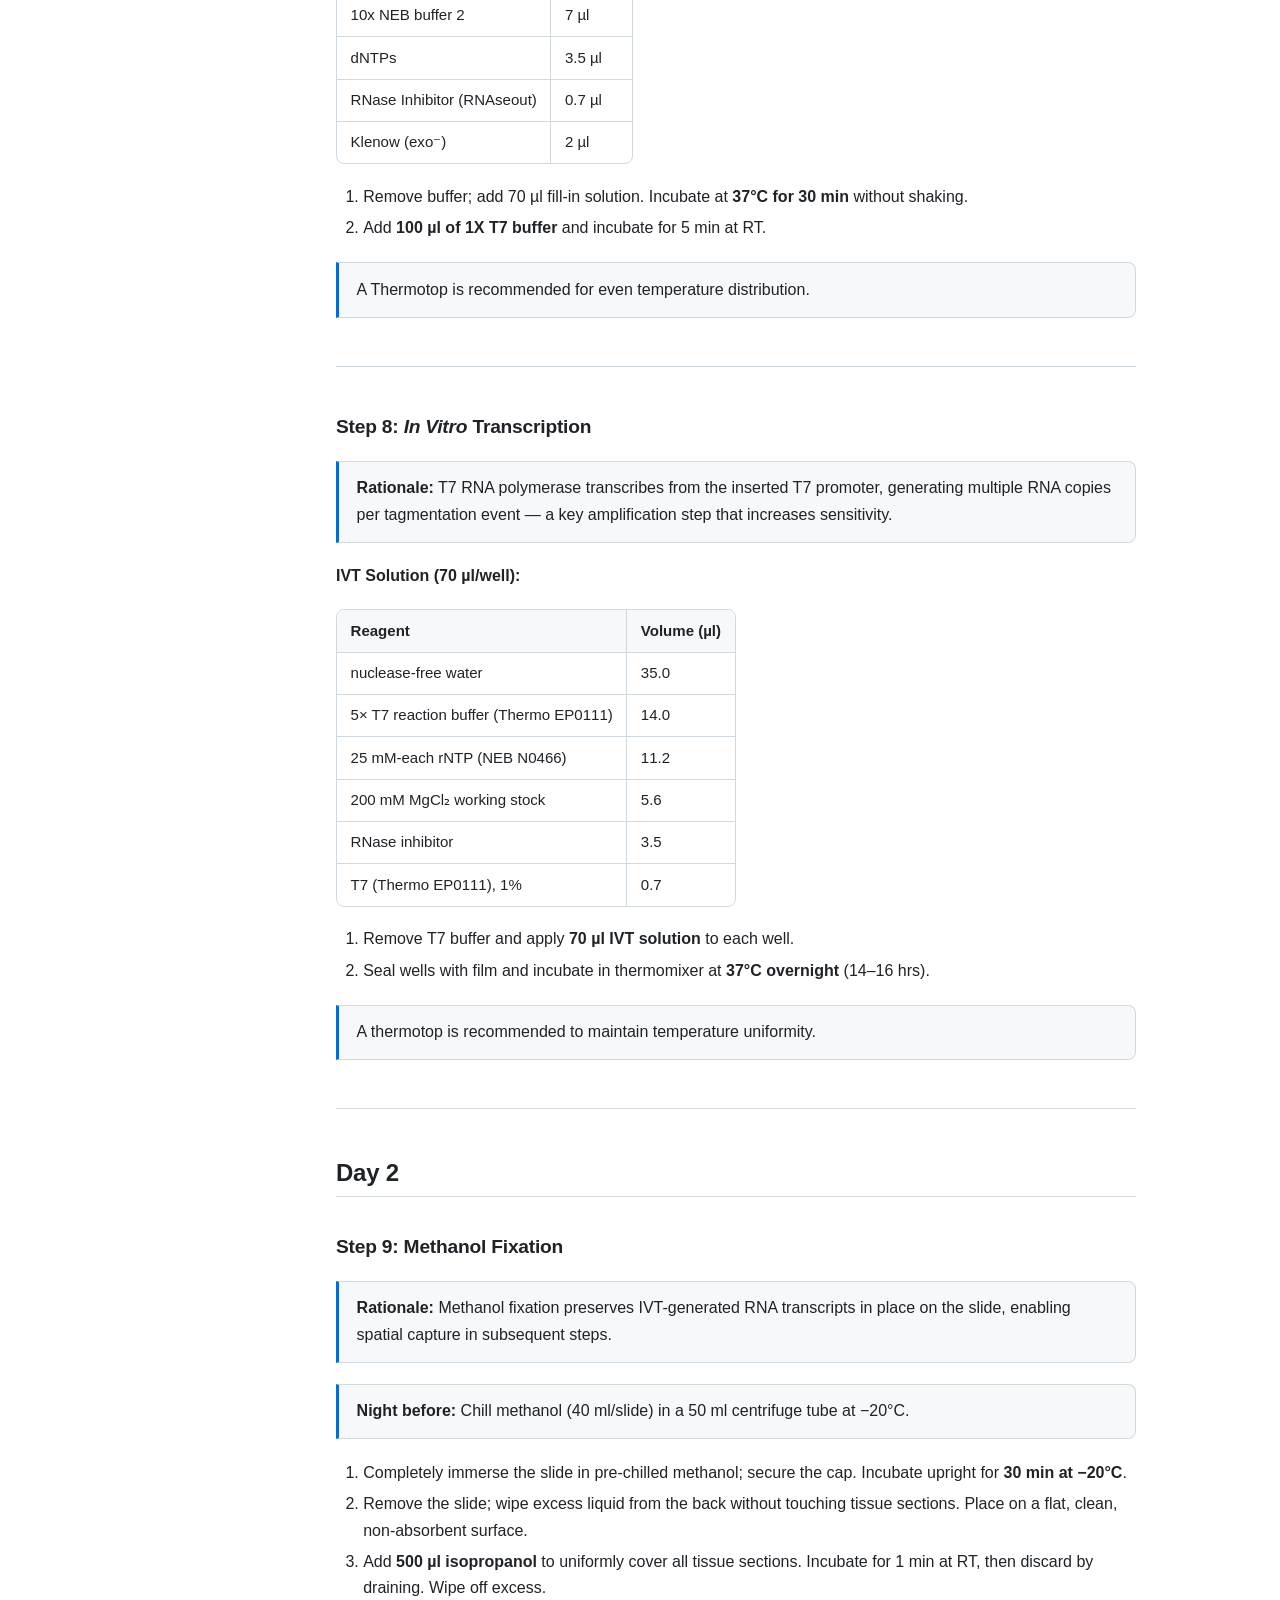
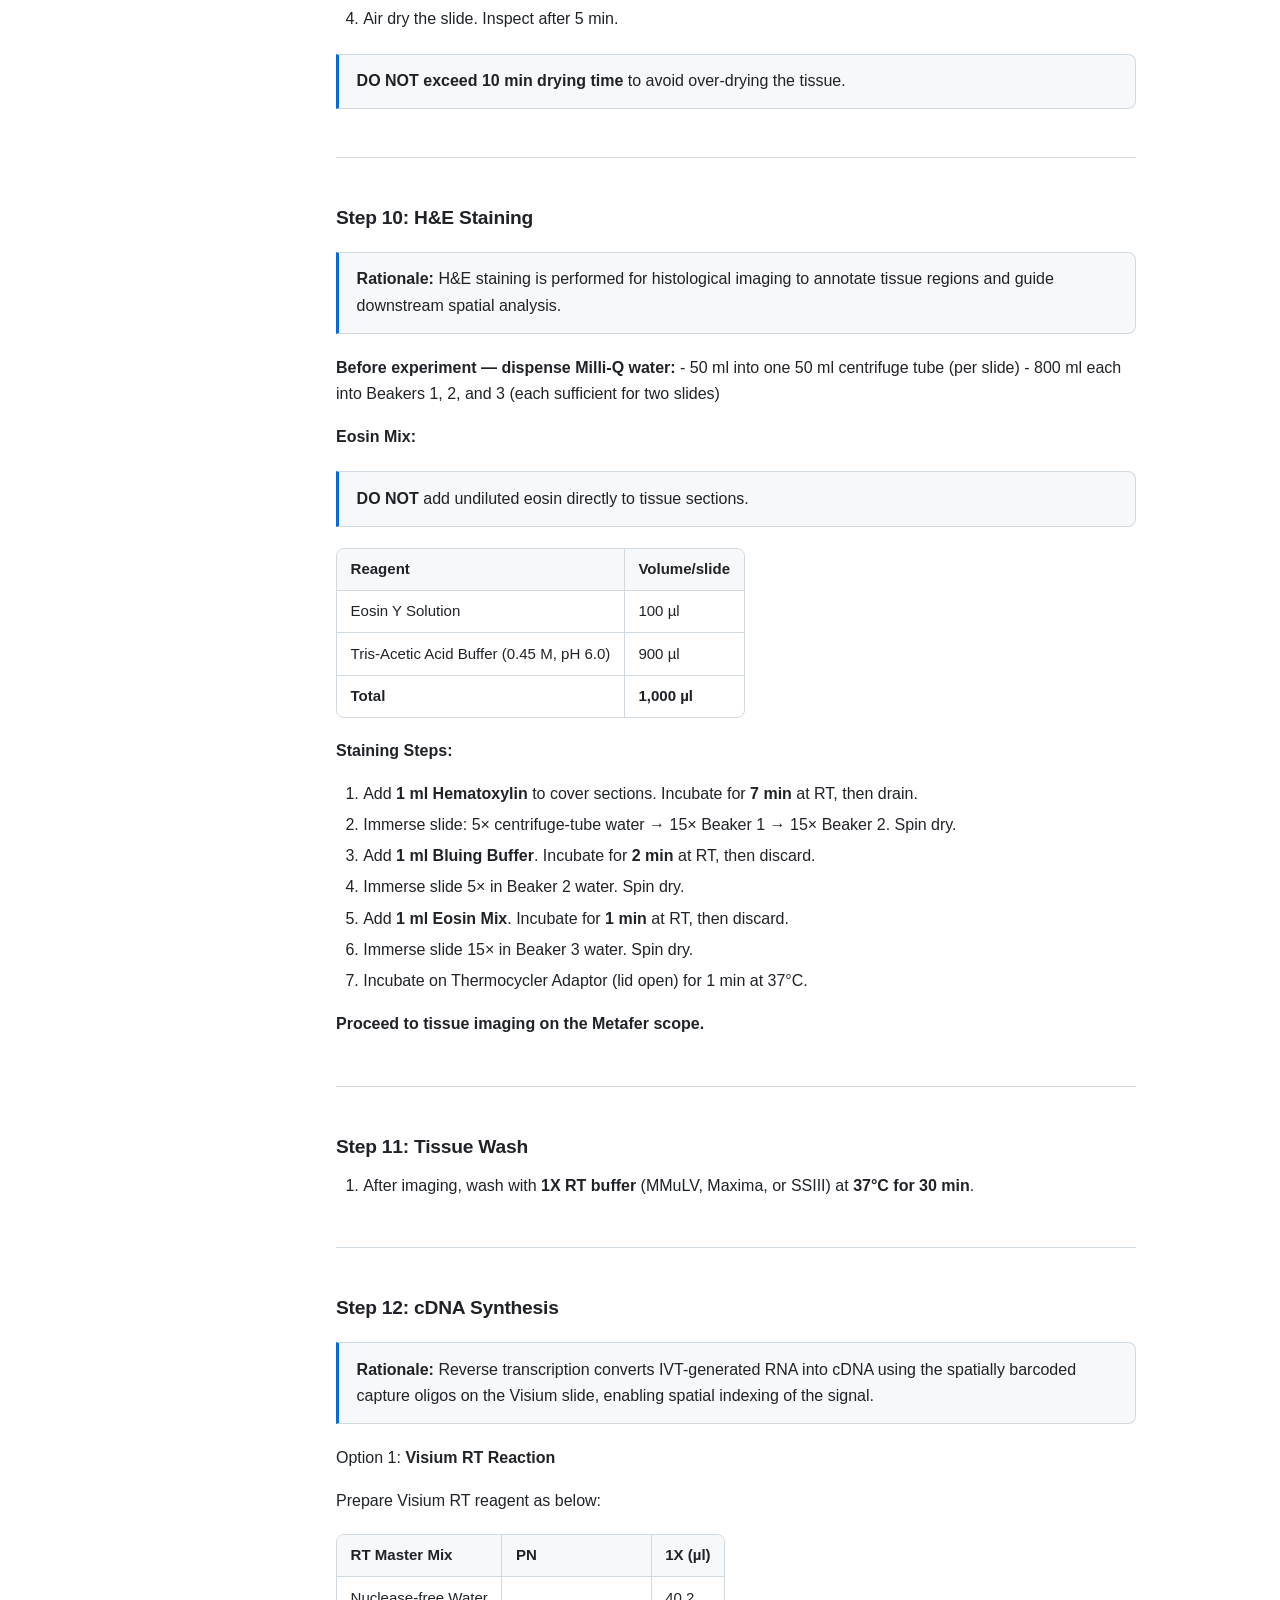
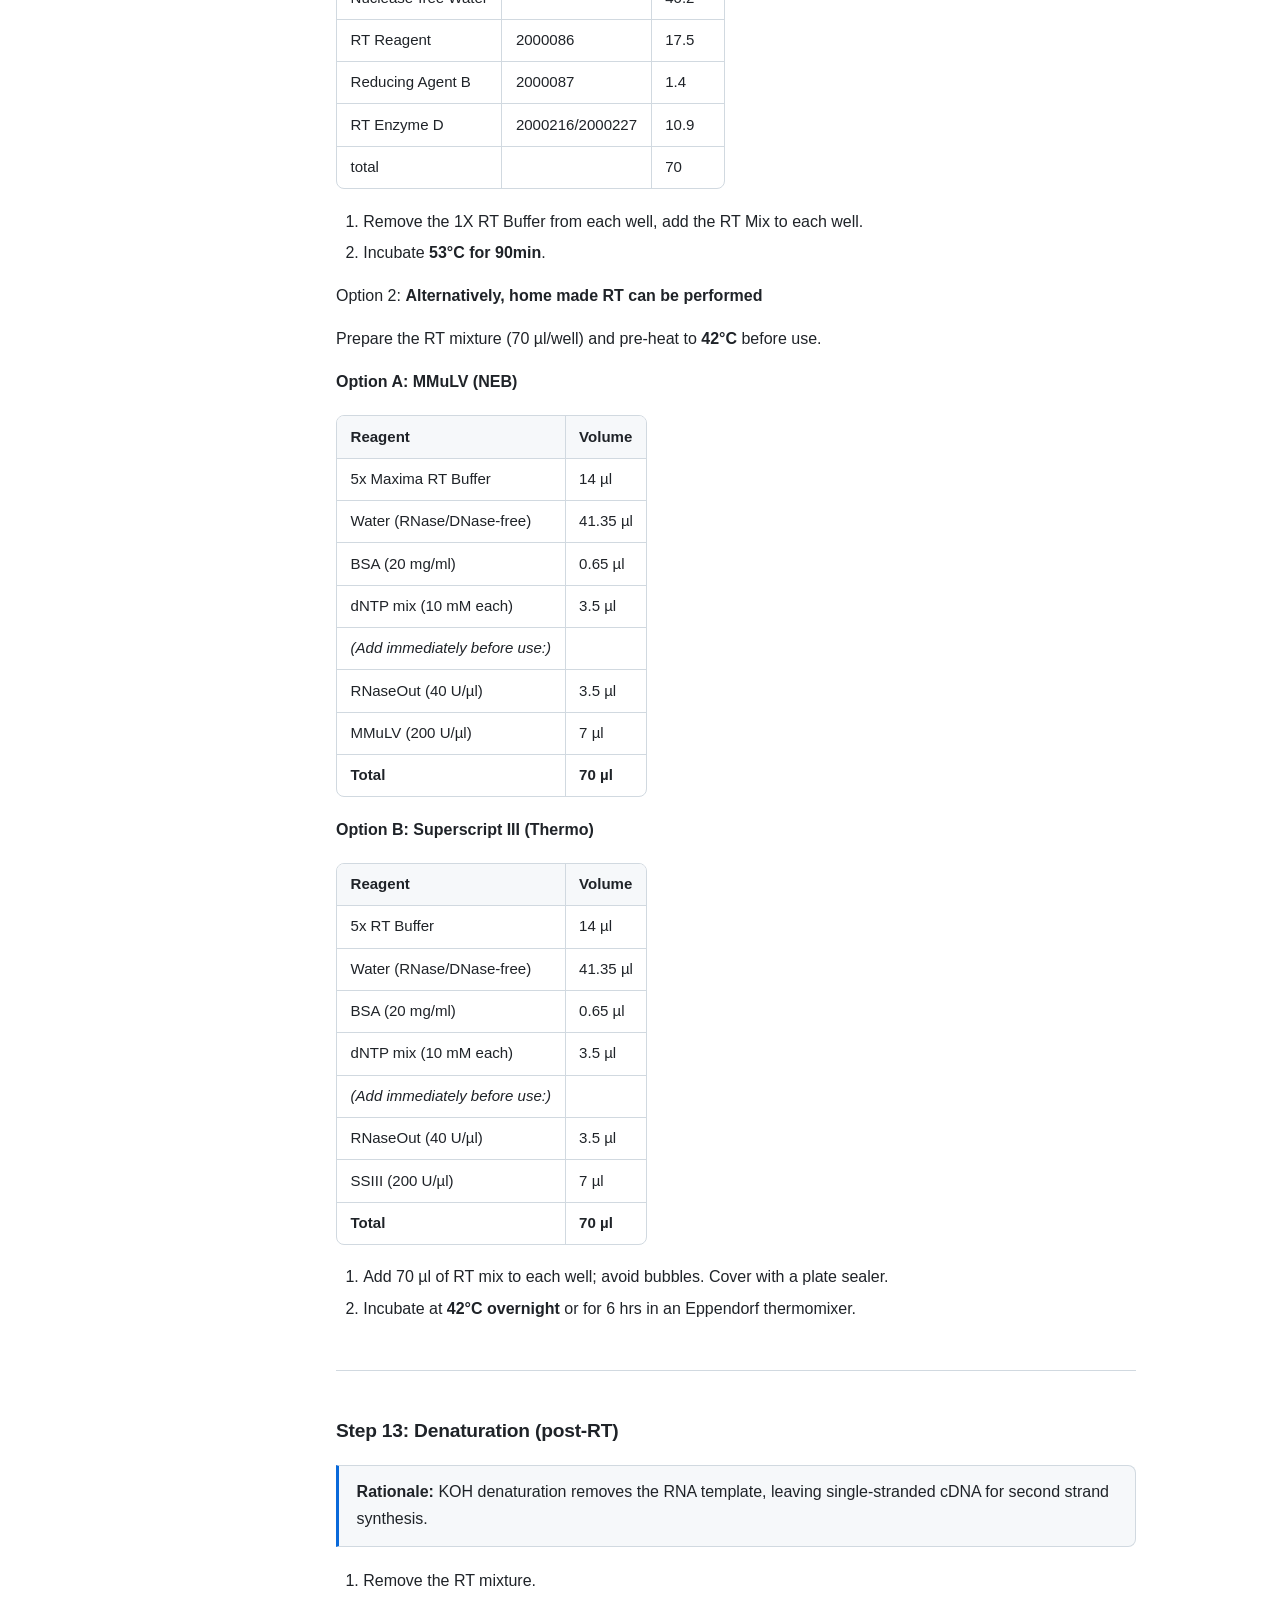
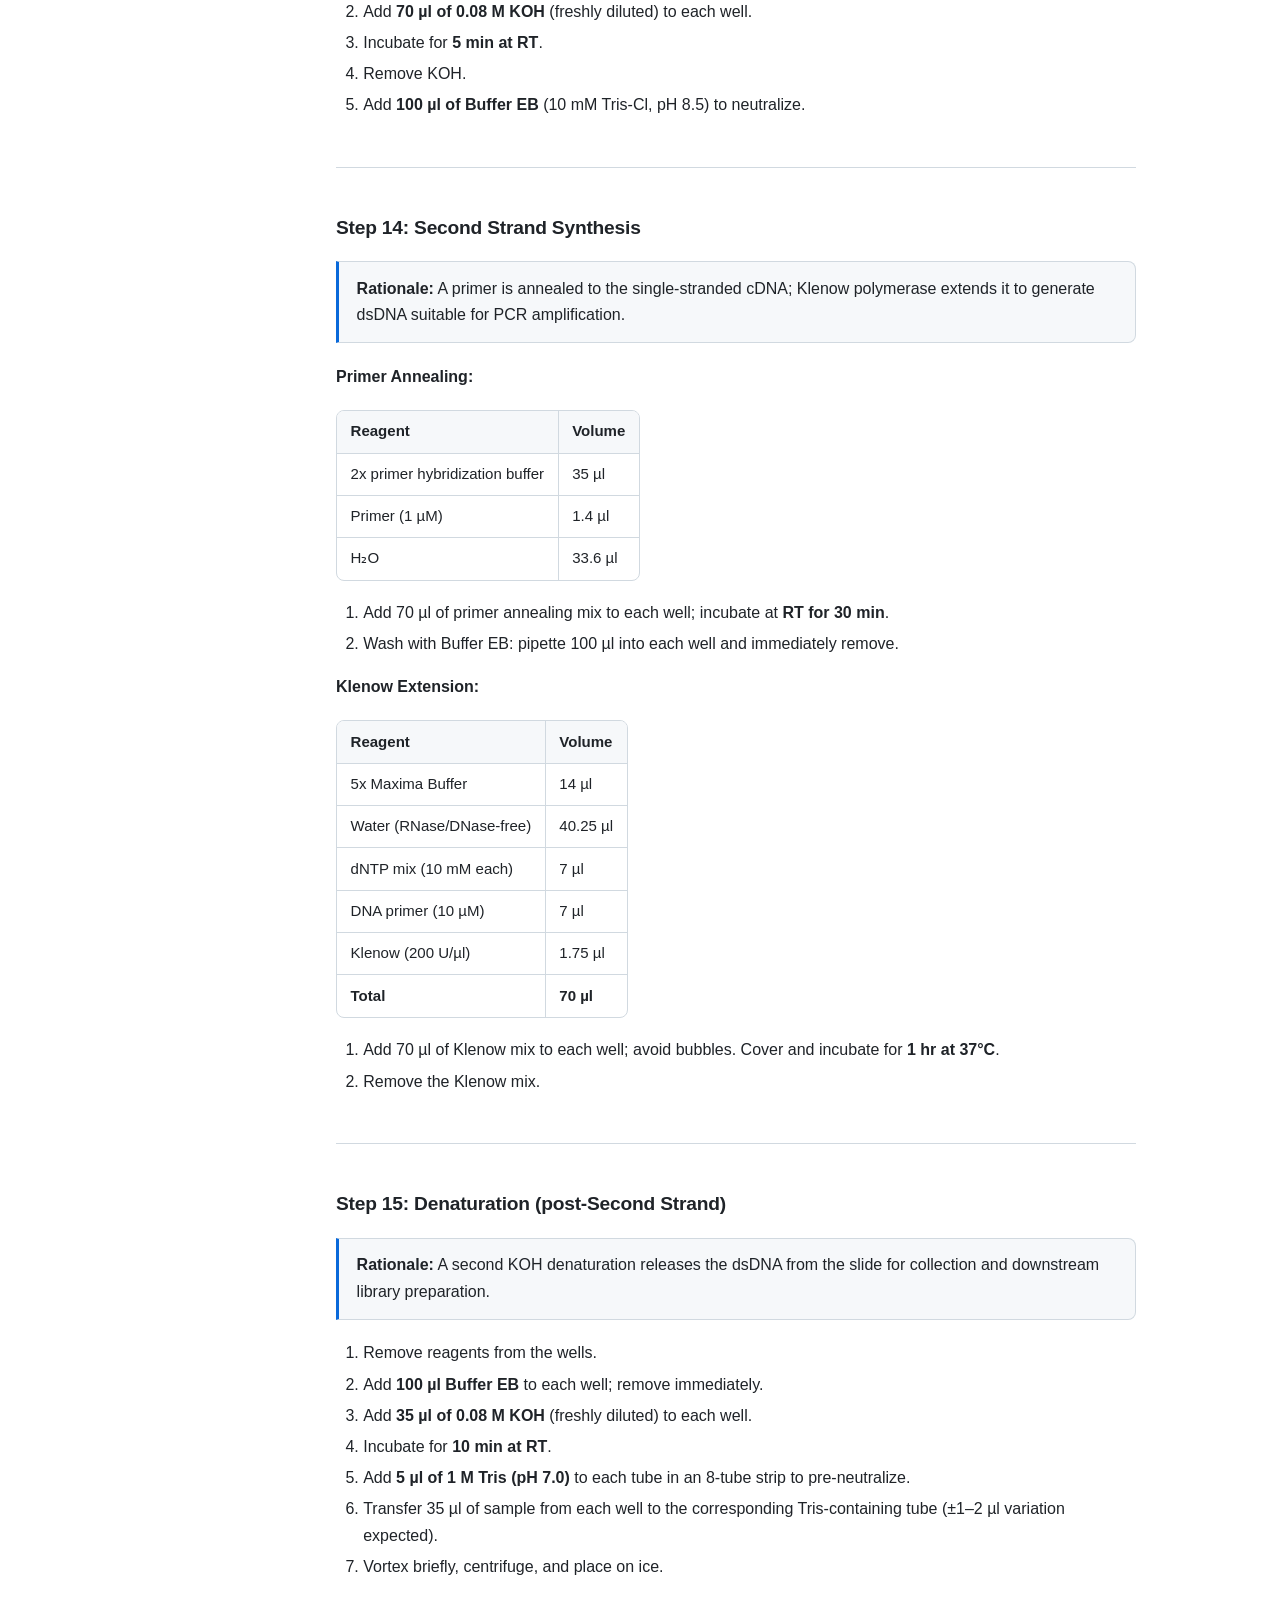
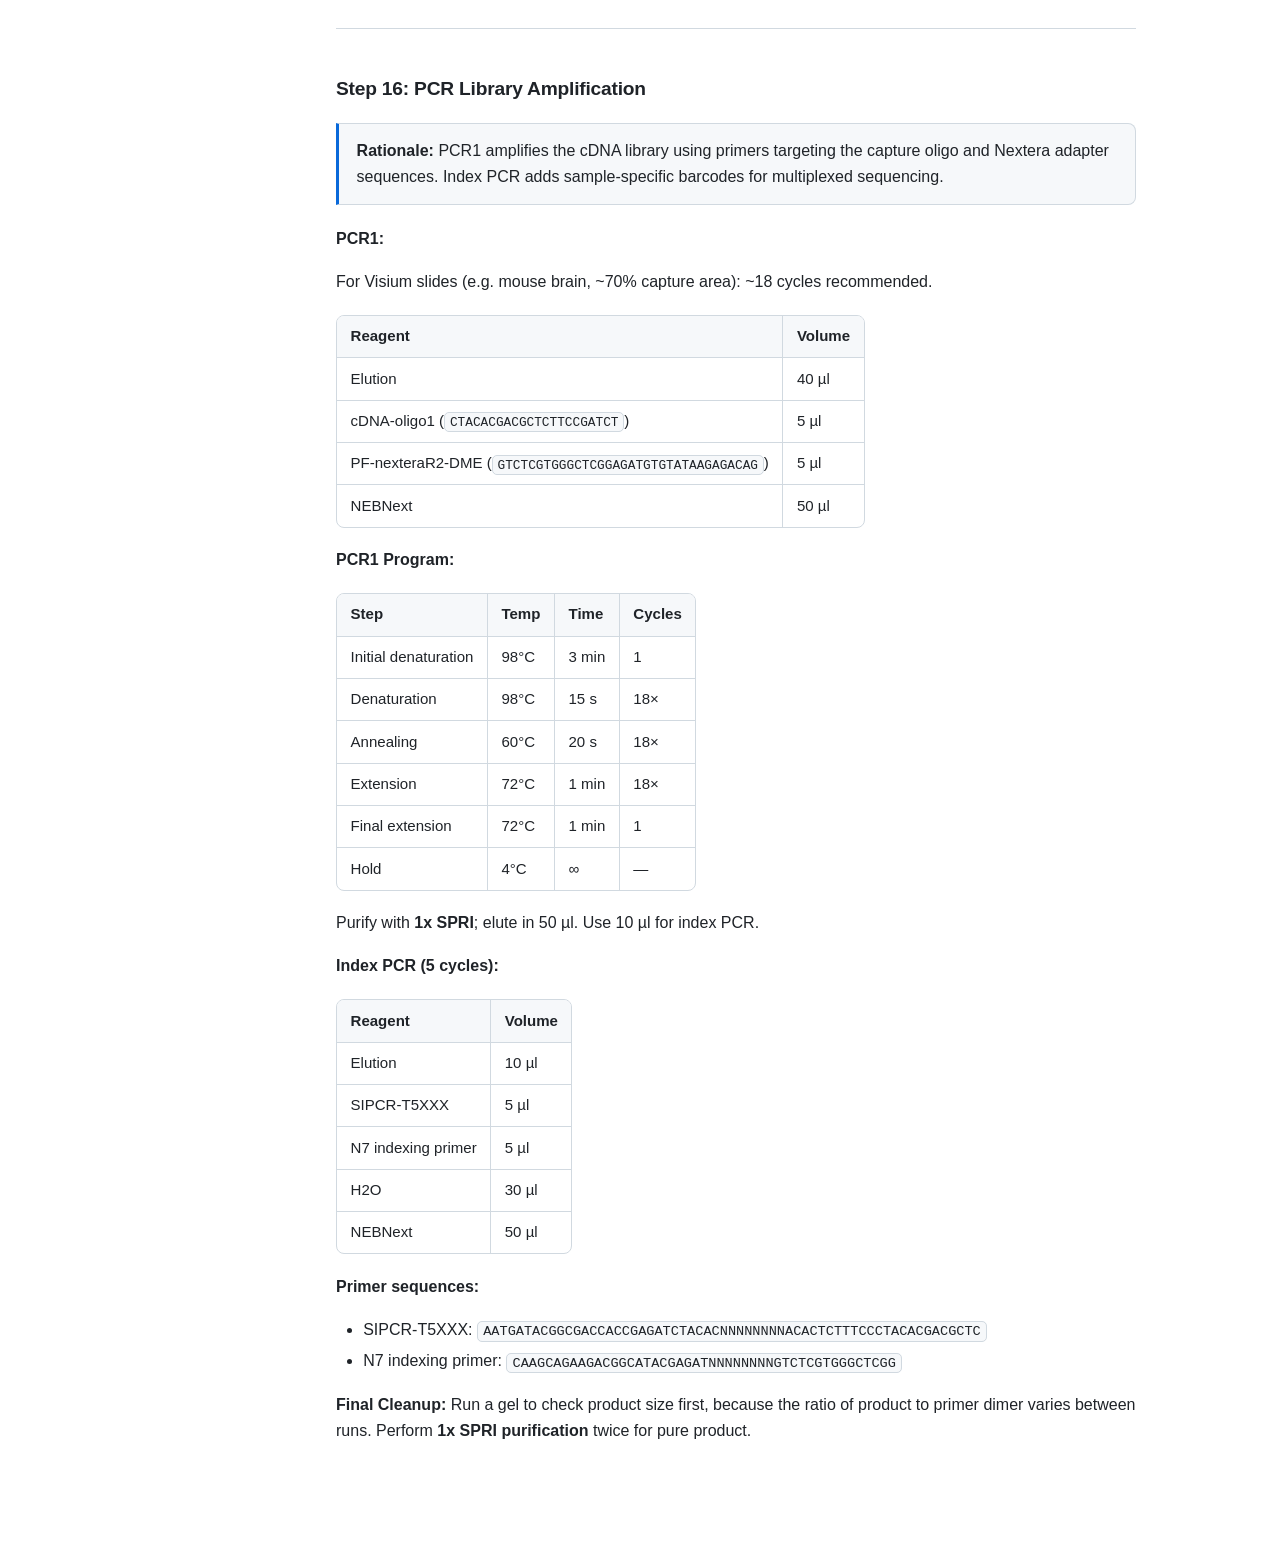
==== commit 0c41b784: "Cite the bioRxiv preprint (doi:10.64898/2026.11.06.764689) Co-Authored-By: Claude Opus 5.5 <noreply@" ====
--- a/index.html
+++ b/index.html
@@ -313,6 +313,9 @@
 <p><strong>Tags:</strong> Spatial Epigenomics | CUT&amp;Tag | Visium |
 PA-Tn5 | Histone Modifications<br />
 <strong>Last updated:</strong> November 2026<br />
+<strong>Preprint:</strong> <a href="https://doi.org/10.64898/2026.11.06.764689">Yan et al., bioRxiv
+2026</a>. The paper is under peer review; this protocol may be
+updated.<br />
 <strong>Before your first run:</strong> see <a href="https://chaoyan115.github.io/SPACE-Tag-protocol/start.html">How to
 start</a> and the <a href="https://chaoyan115.github.io/SPACE-Tag-protocol/ivt-test.html">IVT
 test on plain slides</a>.</p>
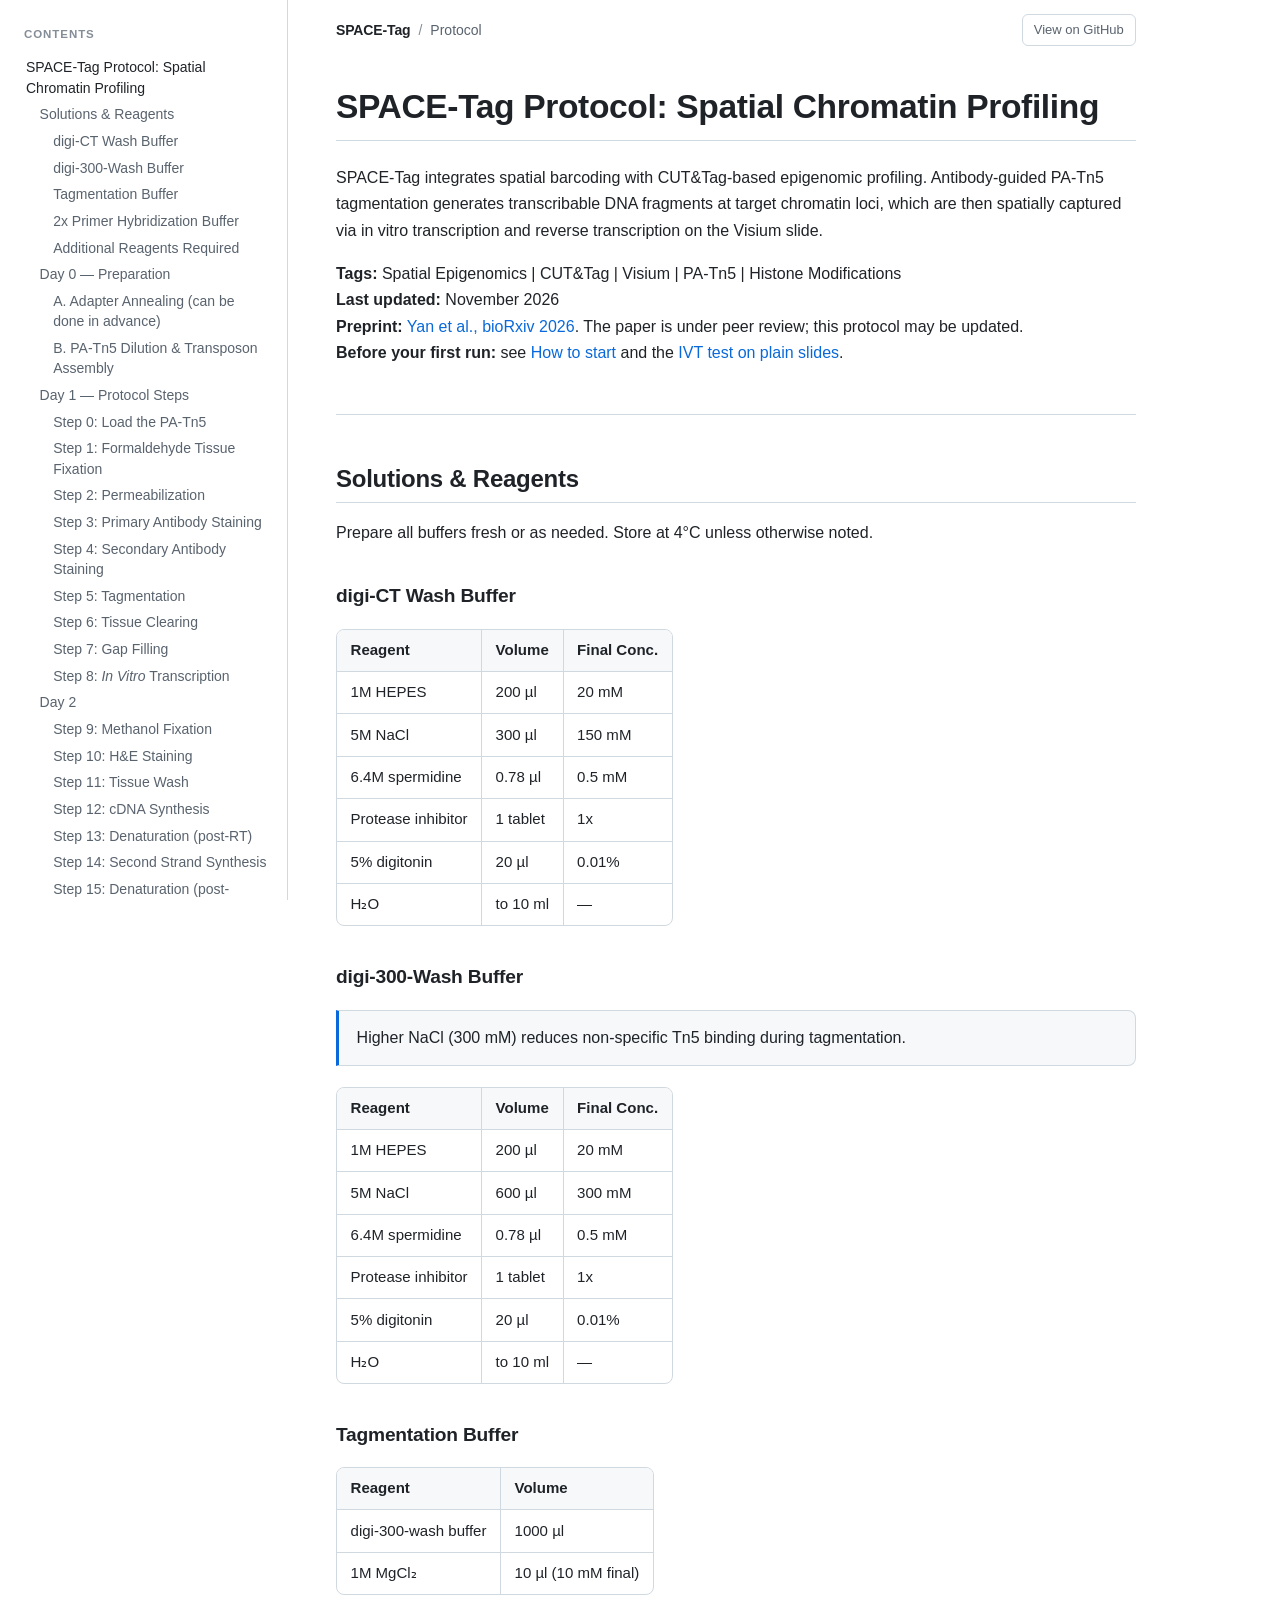
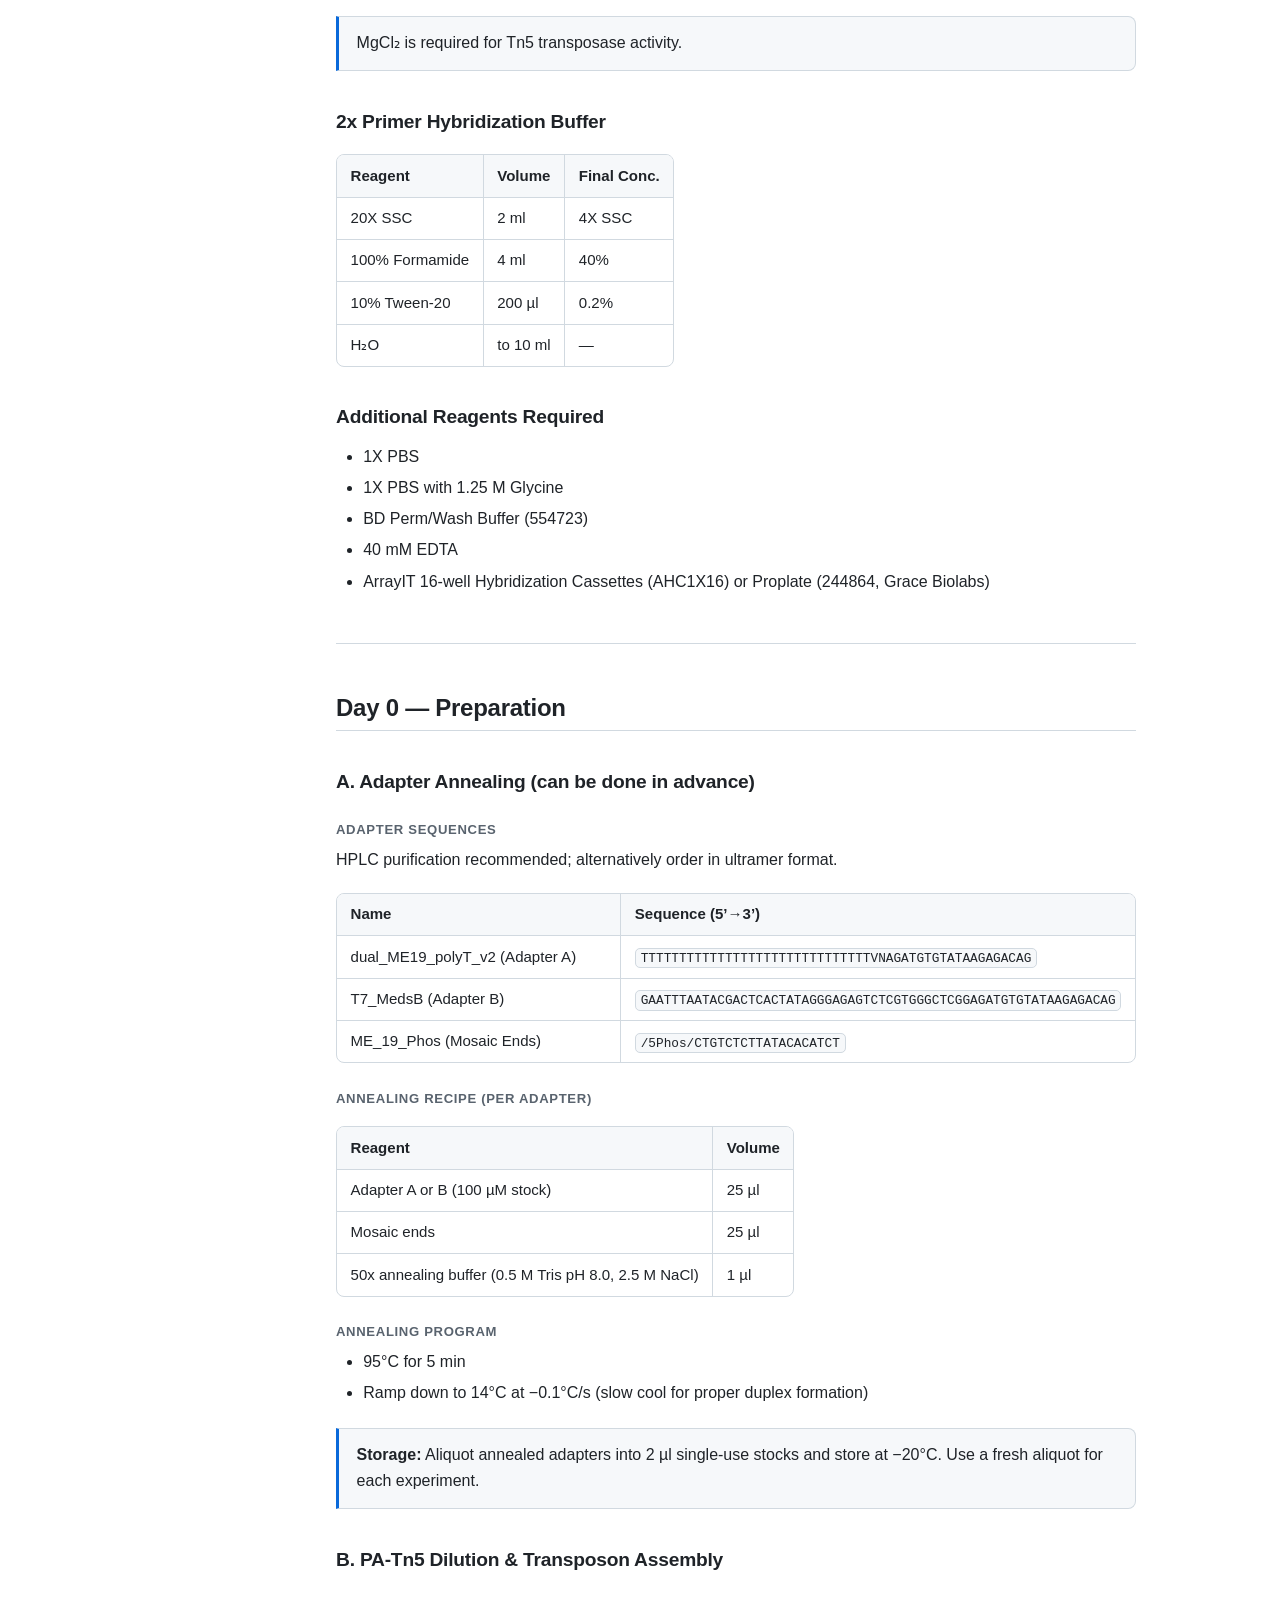
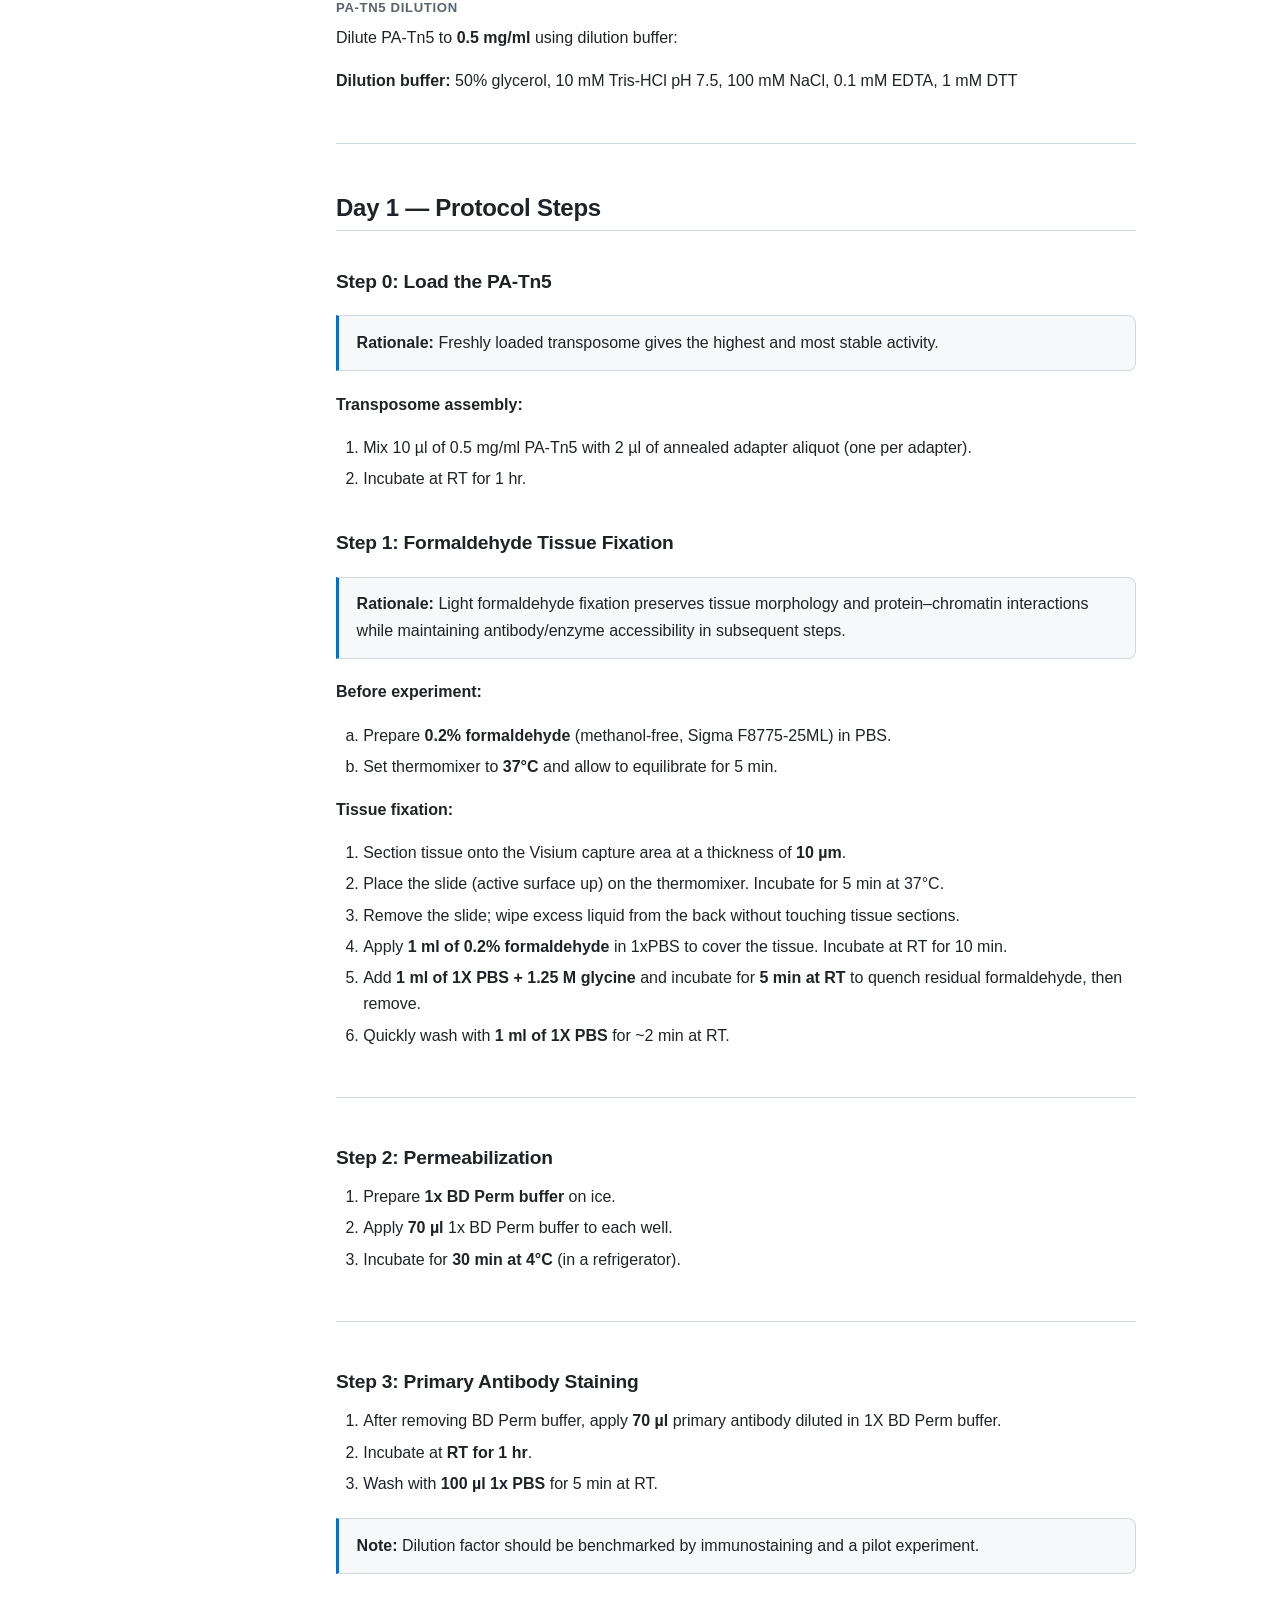
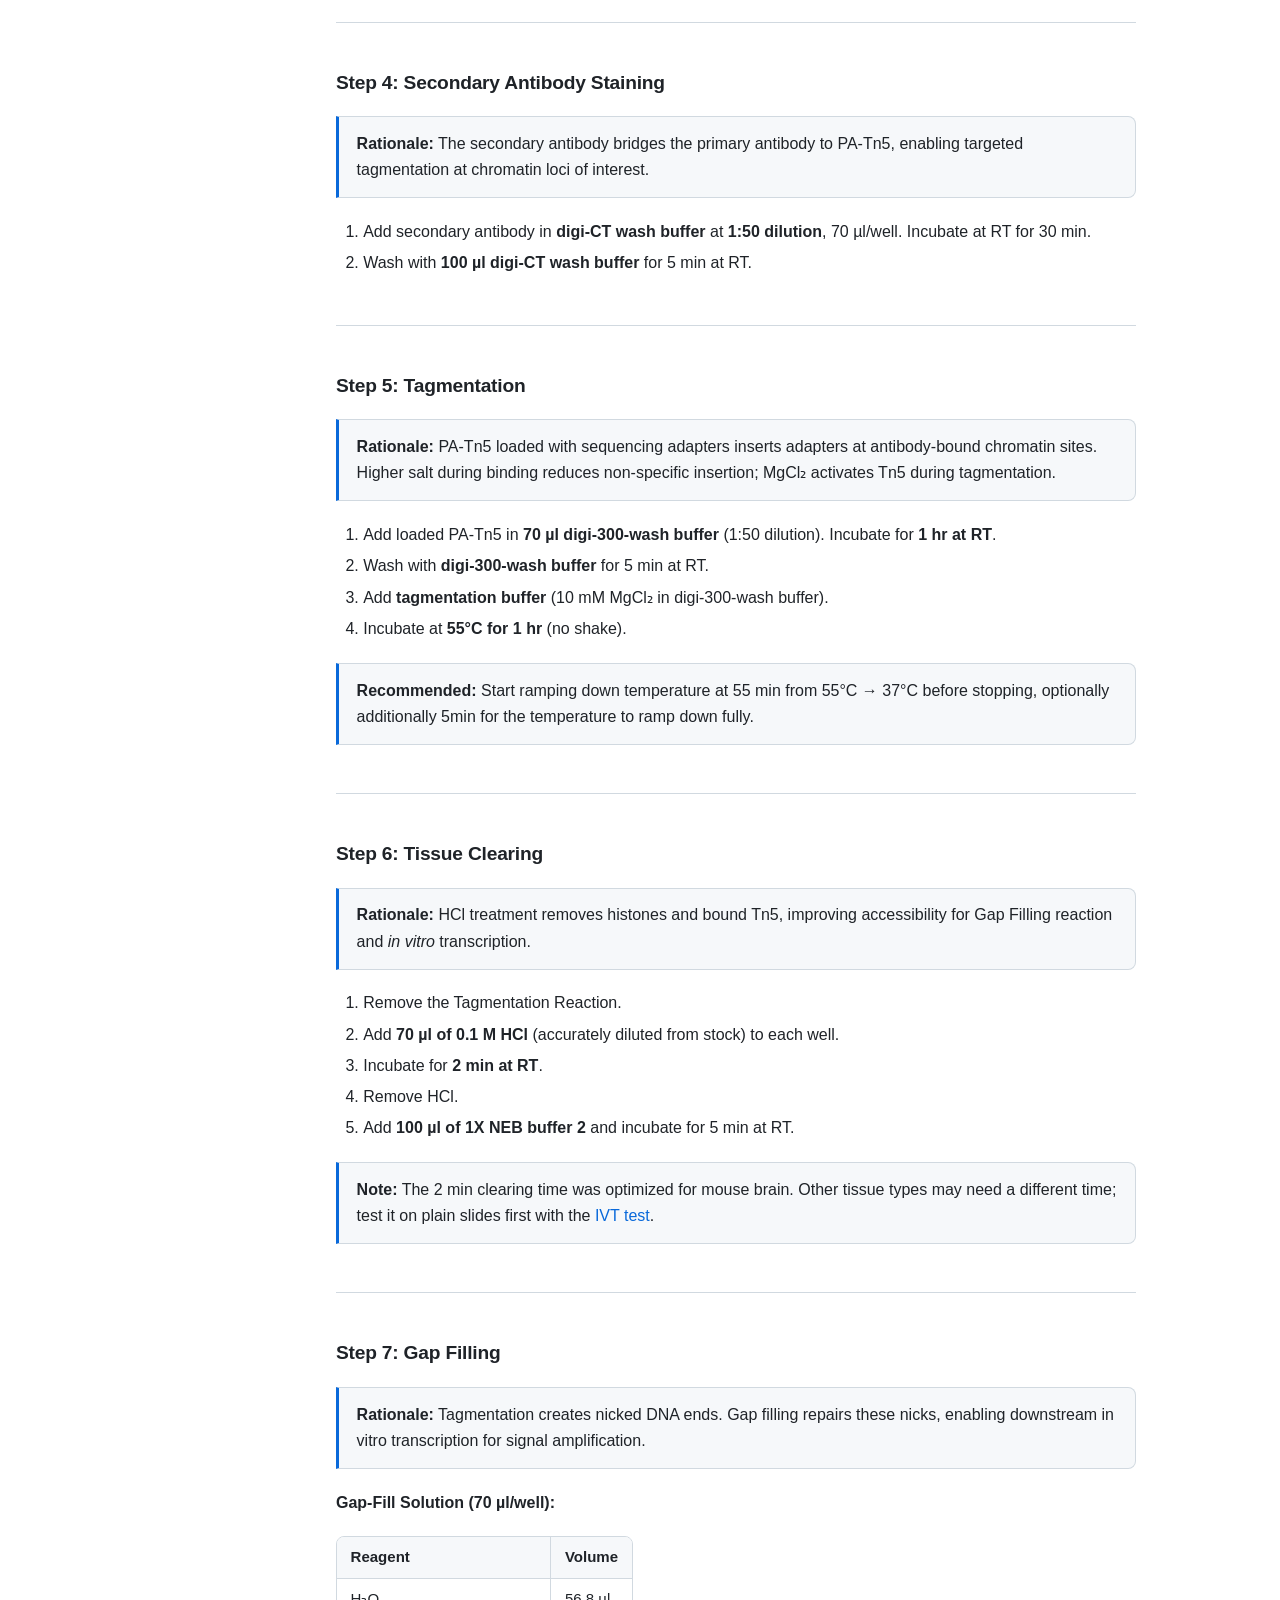
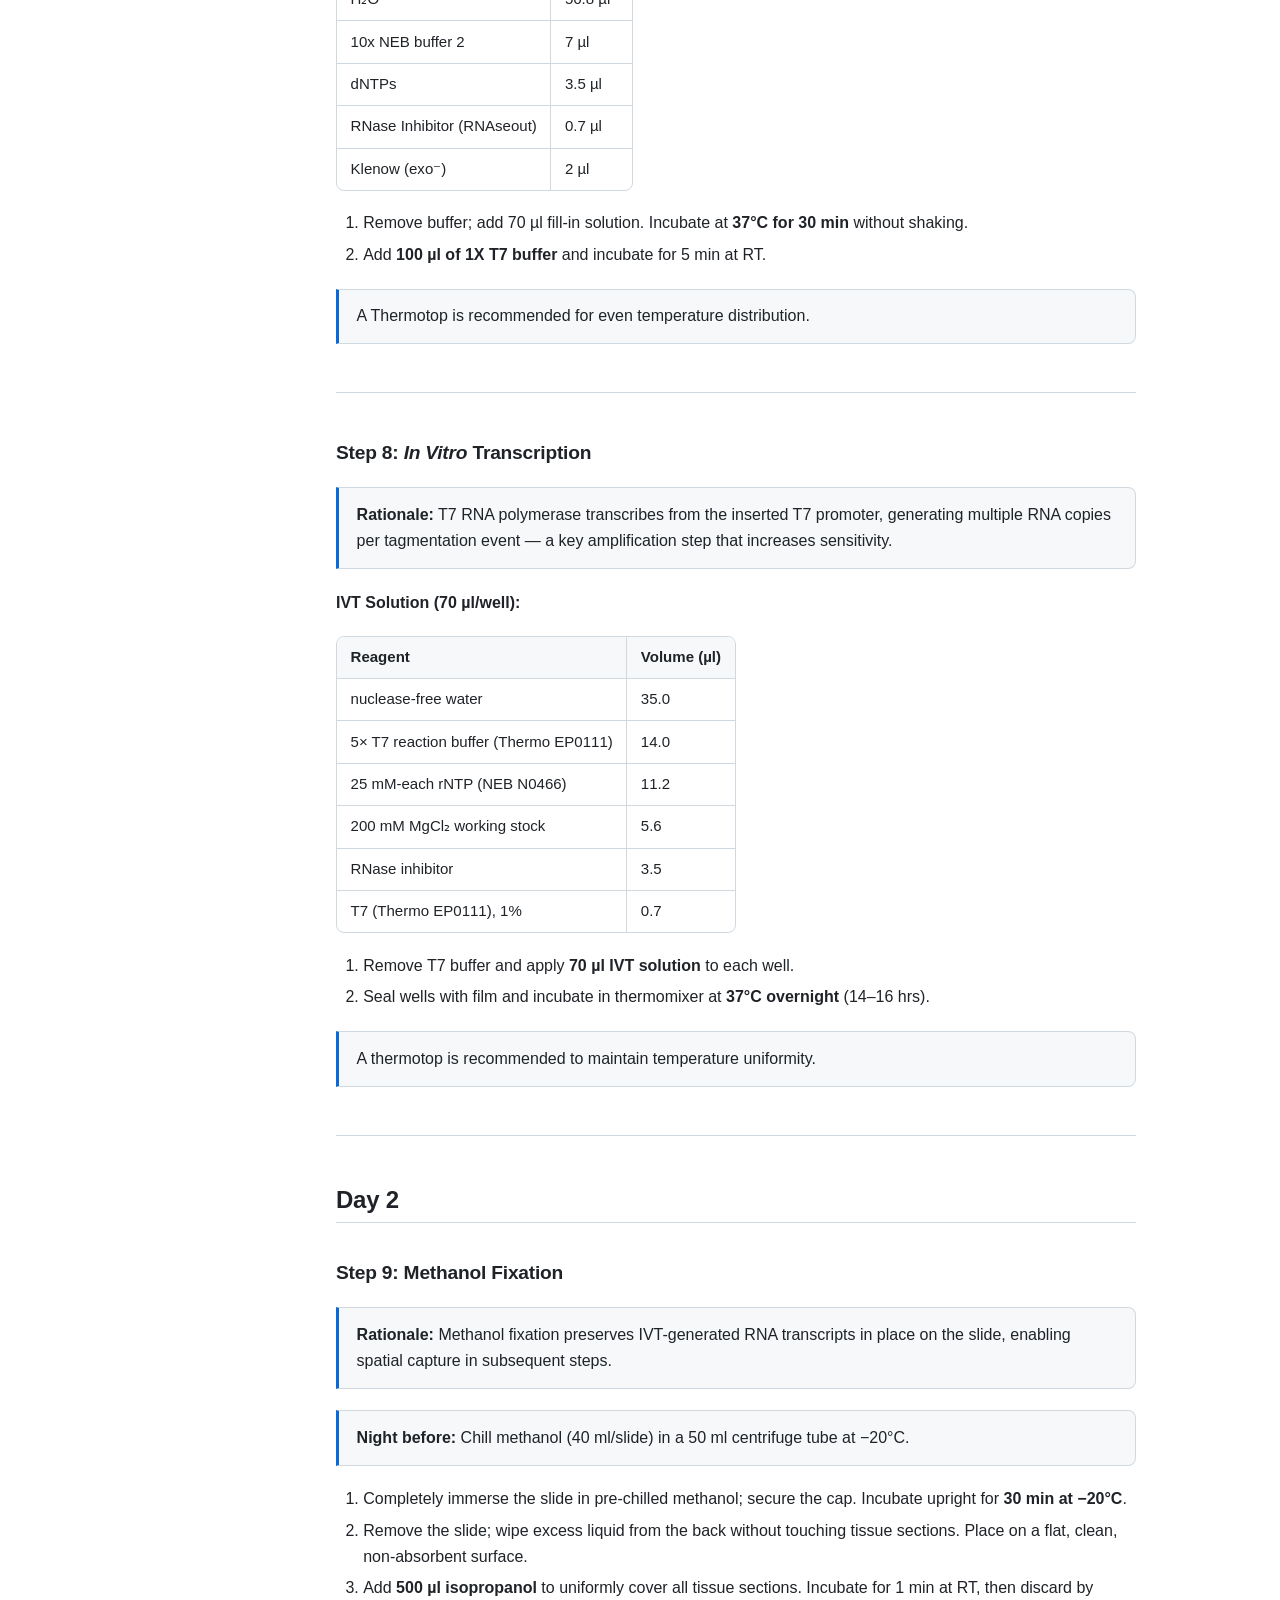
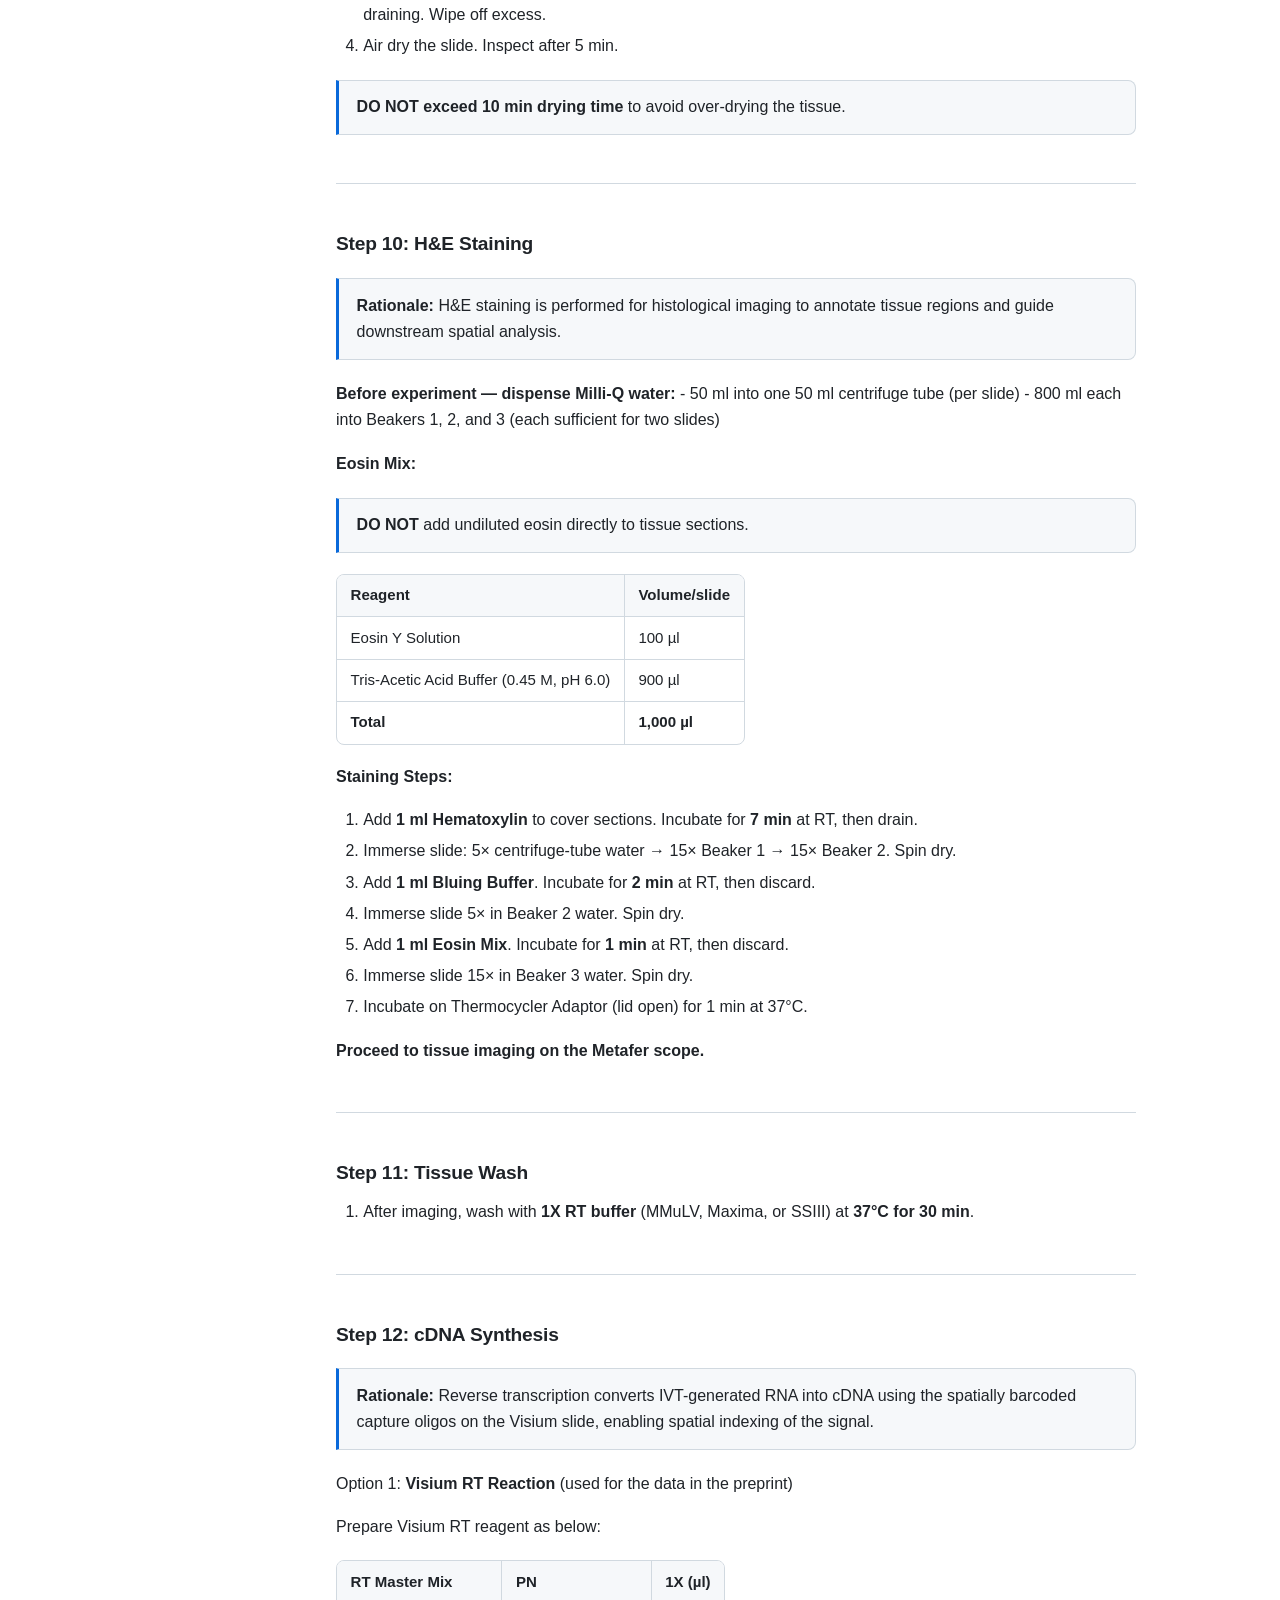
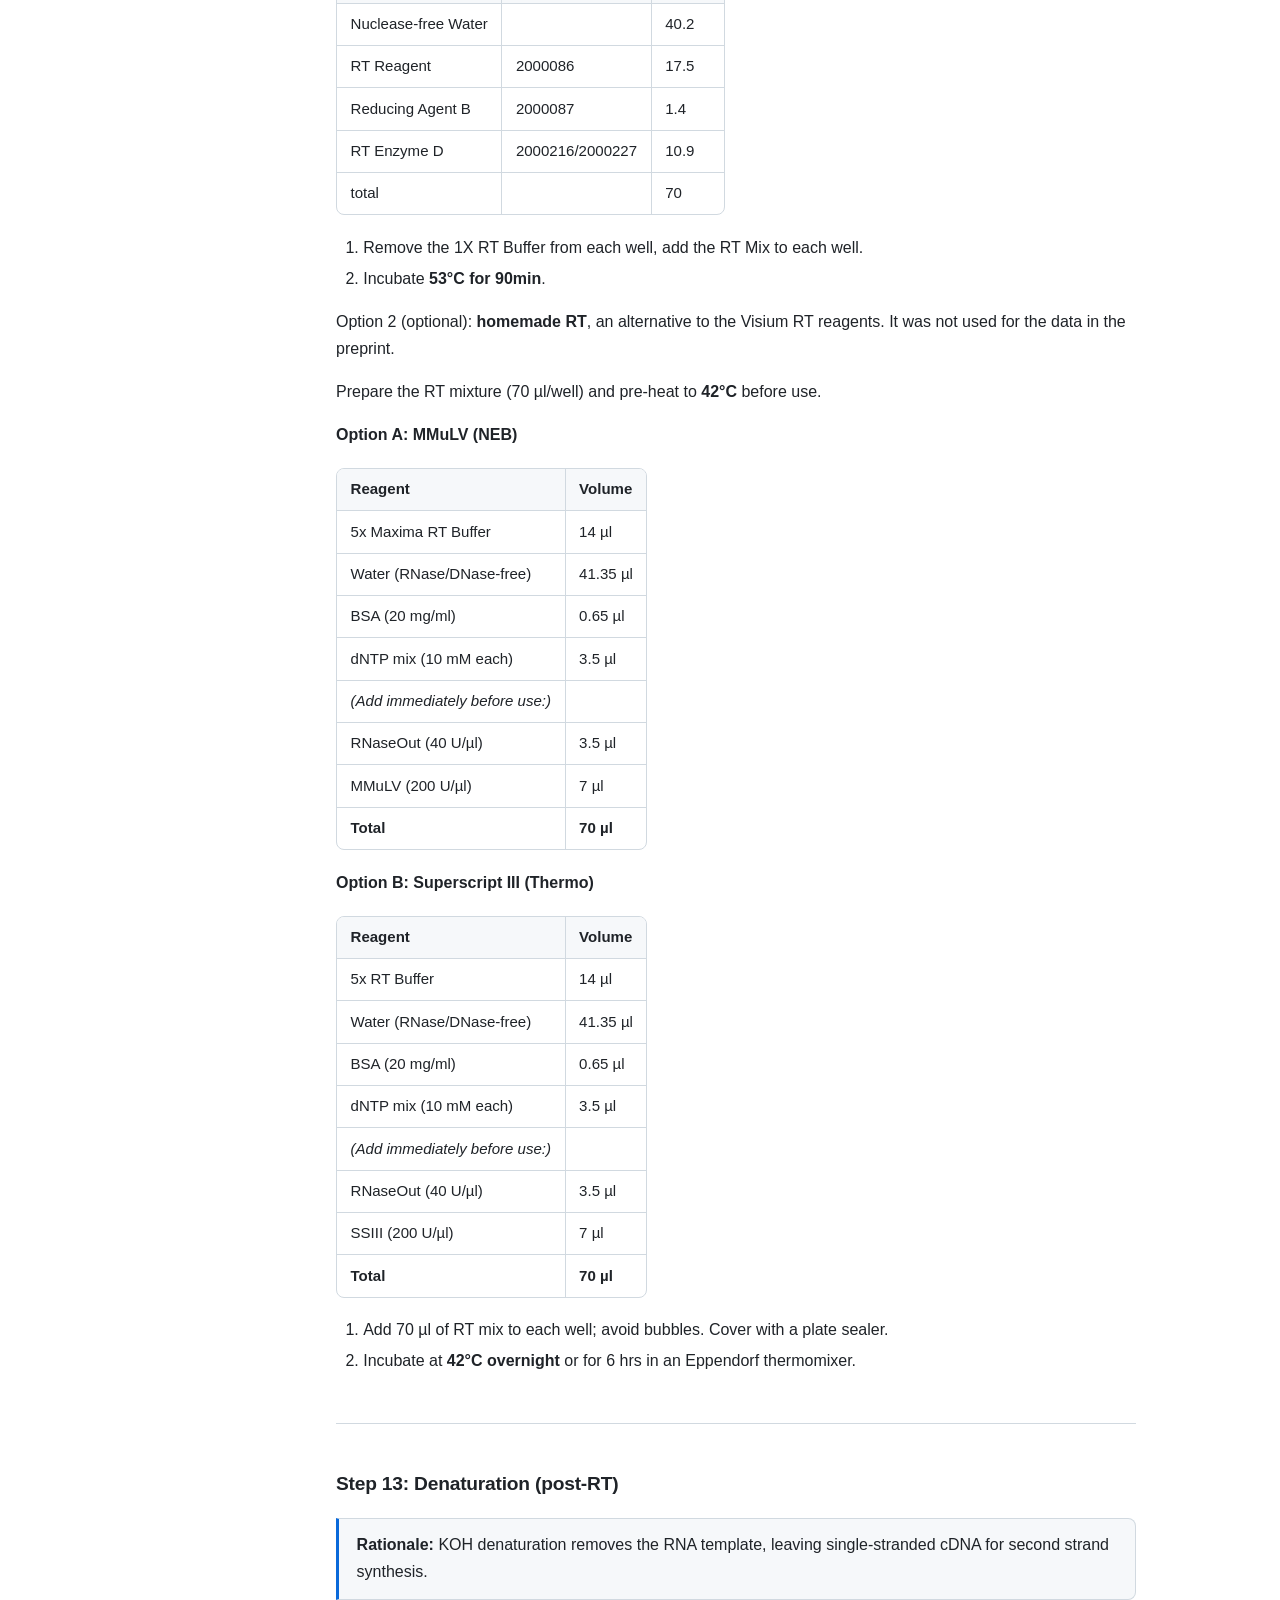
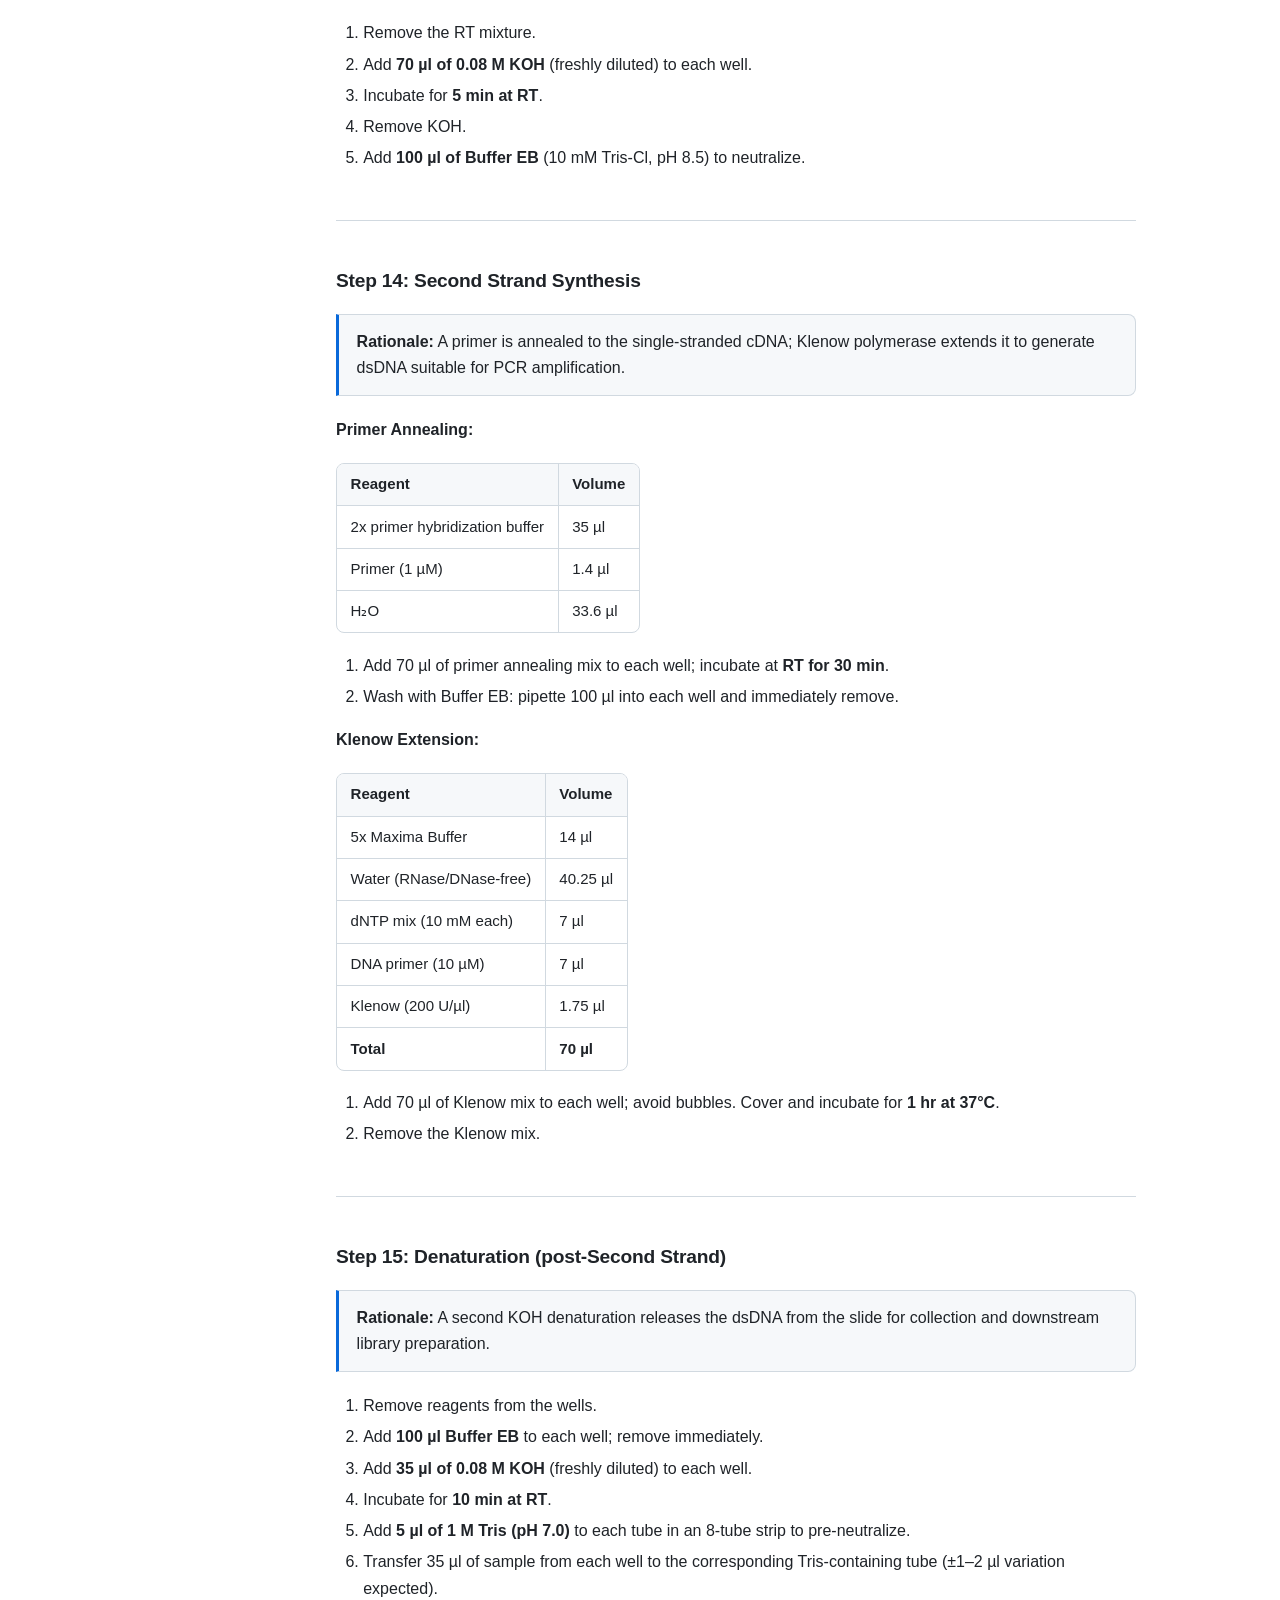
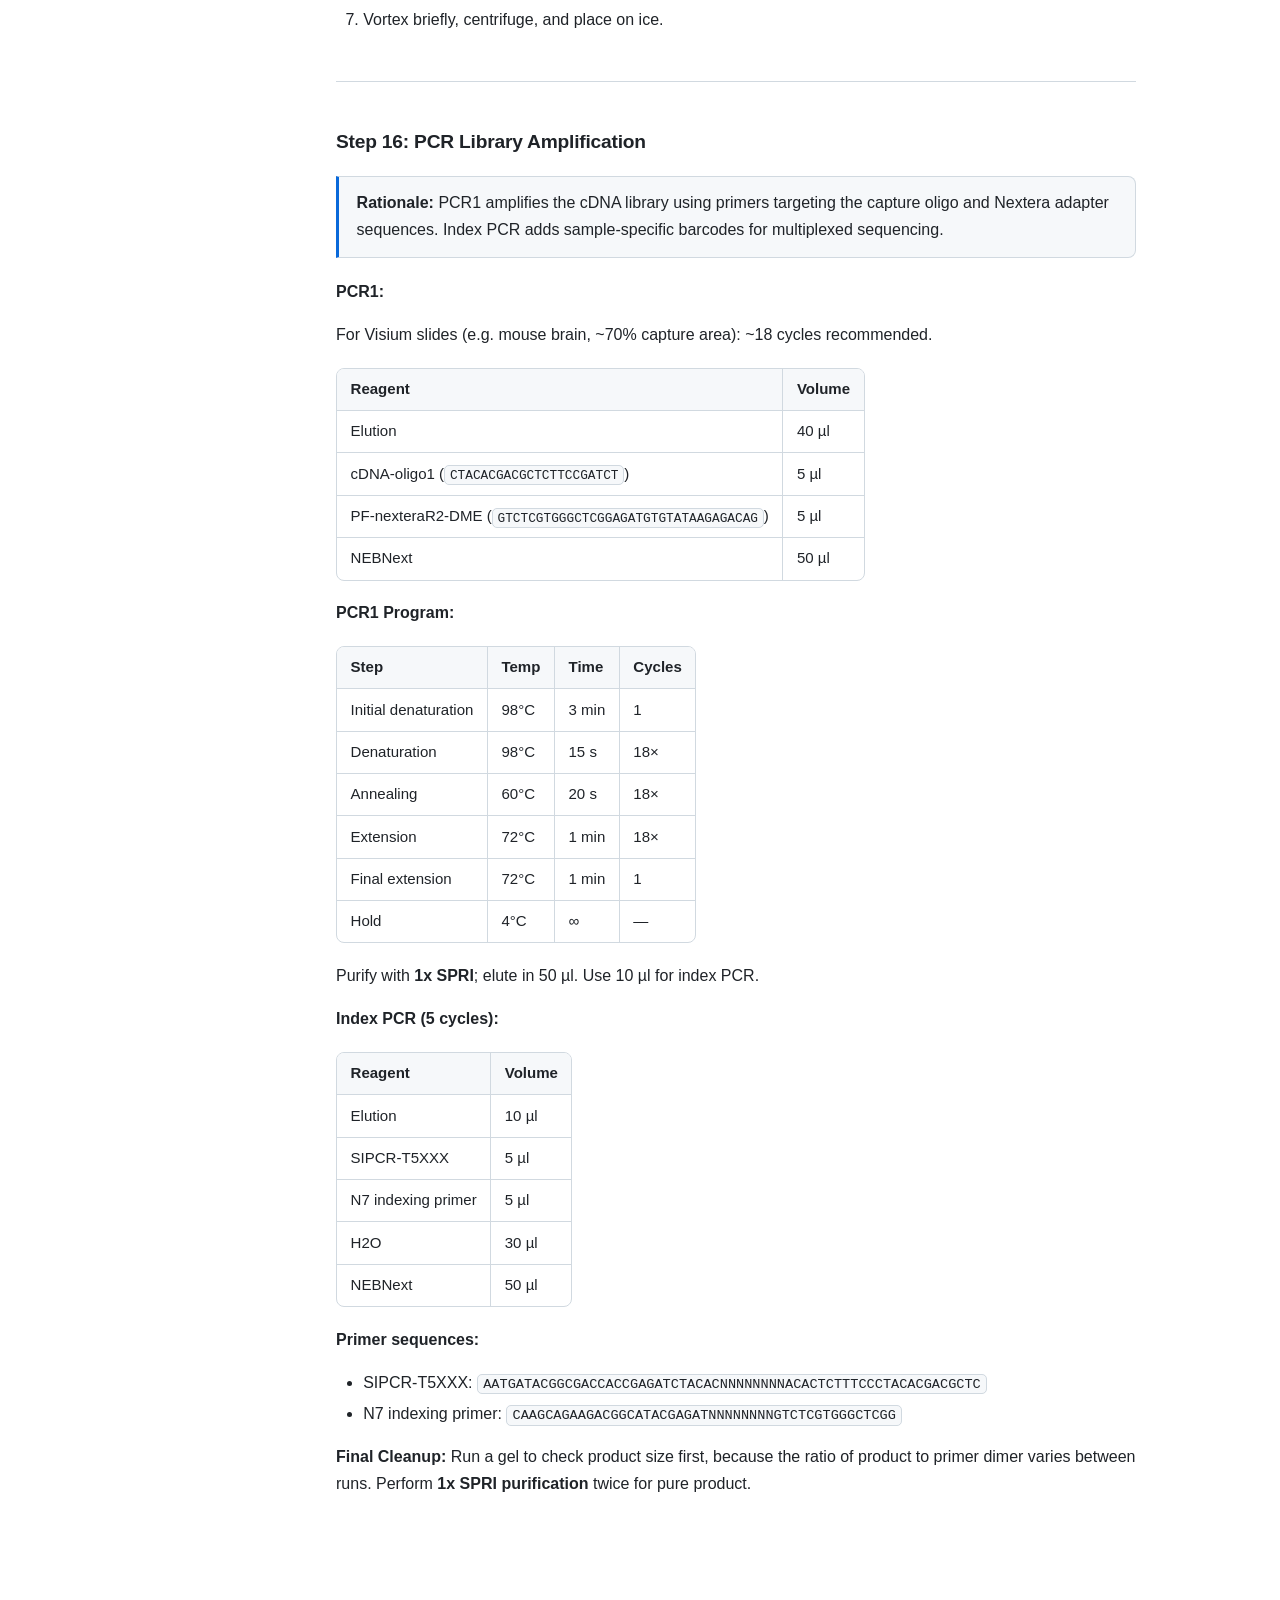
==== commit 4cb32061: "Match Methods: single RT on HD, homemade RT marked optional, 5 min glycine quench Co-Authored-By: Cl" ====
--- a/index.html
+++ b/index.html
@@ -588,8 +588,9 @@
 tissue sections.</li>
 <li>Apply <strong>1 ml of 0.2% formaldehyde</strong> in 1xPBS to cover
 the tissue. Incubate at RT for 10 min.</li>
-<li>Wash with <strong>1 ml of 1X PBS + 1.25 M glycine</strong> to quench
-residual formaldehyde, then remove.</li>
+<li>Add <strong>1 ml of 1X PBS + 1.25 M glycine</strong> and incubate
+for <strong>5 min at RT</strong> to quench residual formaldehyde, then
+remove.</li>
 <li>Quickly wash with <strong>1 ml of 1X PBS</strong> for ~2 min at
 RT.</li>
 </ol>
@@ -863,7 +864,8 @@
 IVT-generated RNA into cDNA using the spatially barcoded capture oligos
 on the Visium slide, enabling spatial indexing of the signal.</p>
 </blockquote>
-<p>Option 1: <strong>Visium RT Reaction</strong></p>
+<p>Option 1: <strong>Visium RT Reaction</strong> (used for the data in
+the preprint)</p>
 <p>Prepare Visium RT reagent as below:</p>
 <table>
 <thead>
@@ -906,8 +908,9 @@
 well.</li>
 <li>Incubate <strong>53°C for 90min</strong>.</li>
 </ol>
-<p>Option 2: <strong>Alternatively, home made RT can be
-performed</strong></p>
+<p>Option 2 (optional): <strong>homemade RT</strong>, an alternative to
+the Visium RT reagents. It was not used for the data in the
+preprint.</p>
 <p>Prepare the RT mixture (70 µl/well) and pre-heat to
 <strong>42°C</strong> before use.</p>
 <p><strong>Option A: MMuLV (NEB)</strong></p>
